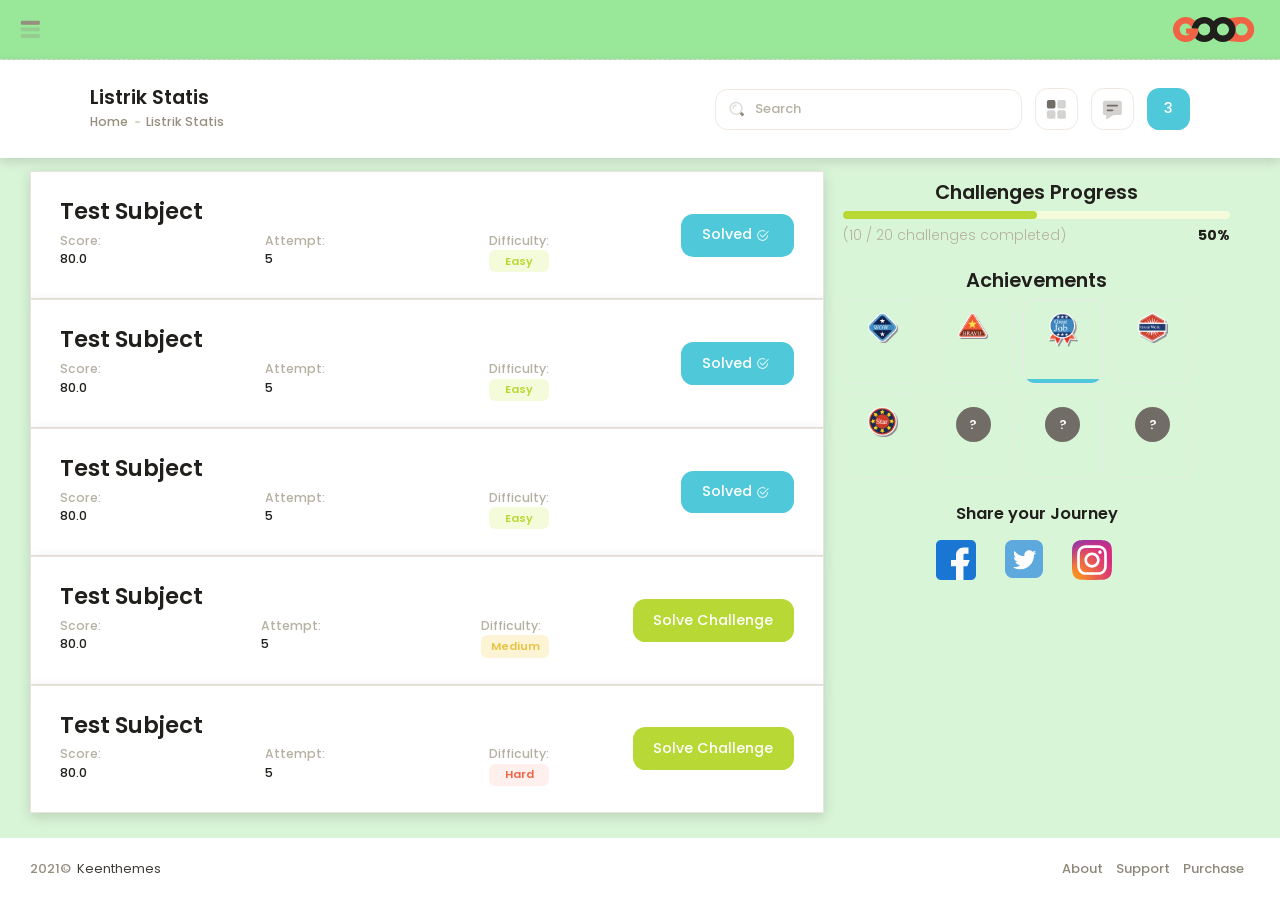
==== student/quiz.html @ 5542d85a "init project" ====
<!DOCTYPE html>
<!--
Author: Keenthemes
Product Name: Good - Bootstrap 5 HTML Admin Dashboard Template
Purchase: https://themes.getbootstrap.com/product/good-bootstrap-5-admin-dashboard-template
Website: http://www.keenthemes.com
Contact: support@keenthemes.com
Follow: www.twitter.com/keenthemes
Dribbble: www.dribbble.com/keenthemes
Like: www.facebook.com/keenthemes
License: For each use you must have a valid license purchased only from above link in order to legally use the theme for your project.
-->
<html lang="en">
	<!--begin::Head-->
	<head>
		<title>Listrik Statis | Gamification</title>
		<meta charset="utf-8" />
		<meta name="description" content="Good admin dashboard live demo. Check out all the features of the admin panel. A large number of settings, additional services and widgets." />
		<meta name="keywords" content="Good, bootstrap, bootstrap 5, admin themes, free admin themes, bootstrap admin, bootstrap dashboard, bootstrap dark mode" />
		<meta name="viewport" content="width=device-width, initial-scale=1" />
		<meta property="og:locale" content="en_US" />
		<meta property="og:type" content="article" />
		<meta property="og:title" content="Good - Bootstrap 5 HTML Admin Dashboard Template" />
		<meta property="og:url" content="https://themes.getbootstrap.com/product/good-bootstrap-5-admin-dashboard-template" />
		<meta property="og:site_name" content="Keenthemes | Good" />
		<link rel="canonical" href="https://preview.keenthemes.com/good" />
		<link rel="shortcut icon" href="../assets/media/logos/favicon.ico" />
		<!--begin::Fonts-->
		<link rel="stylesheet" href="https://fonts.googleapis.com/css?family=Poppins:300,400,500,600,700" />
		<!--end::Fonts-->
		<!--begin::Page Vendor Stylesheets(used by this page)-->
		<link href="../assets/plugins/custom/datatables/datatables.bundle.css" rel="stylesheet" type="text/css" />
		<link href="../assets/plugins/custom/vis-timeline/vis-timeline.bundle.css" rel="stylesheet" type="text/css" />
		<!--end::Page Vendor Stylesheets-->
		<!--begin::Global Stylesheets Bundle(used by all pages)-->
		<link href="../assets/plugins/global/plugins.bundle.css" rel="stylesheet" type="text/css" />
		<link href="../assets/css/student-style.bundle.css" rel="stylesheet" type="text/css" />
		<!--end::Global Stylesheets Bundle-->
		<!--Begin::Google Tag Manager -->
		<script>(function(w,d,s,l,i){w[l]=w[l]||[];w[l].push({'gtm.start': new Date().getTime(),event:'gtm.js'});var f=d.getElementsByTagName(s)[0], j=d.createElement(s),dl=l!='dataLayer'?'&amp;l='+l:'';j.async=true;j.src= 'https://www.googletagmanager.com/gtm.js?id='+i+dl;f.parentNode.insertBefore(j,f); })(window,document,'script','dataLayer','GTM-5FS8GGP');</script>
		<!--End::Google Tag Manager -->
	</head>
	<!--end::Head-->
	<!--begin::Body-->
	<body id="kt_body" class="aside-enabled">
		<!--begin::Main-->
		<!--begin::Root-->
		<div class="d-flex flex-column flex-root">
			<!--begin::Page-->
			<div class="page d-flex flex-row flex-column-fluid">
				<!--begin::Aside-->
				<div id="kt_aside" class="aside" data-kt-drawer="true" data-kt-drawer-name="aside" data-kt-drawer-activate="{default: true, lg: true}" data-kt-drawer-overlay="true" data-kt-drawer-width="{default:'200px', '300px': '250px'}" data-kt-drawer-direction="start" data-kt-drawer-toggle="#kt_aside_mobile_toggle">
					<!--begin::Aside toolbar-->
					<div class="aside-toolbar py-5" id="kt_aside_toolbar">
						<!--begin::Aside select-->
						<div class="d-flex align-items-center flex-stack">
							<!--begin::Select-->
							<div class="me-3 flex-row-fluid">
								<select class="form-select form-select-white" data-control="select2" data-placeholder="Select Project" data-hide-search="true">
									<option value="1" selected="selected">Select Project</option>
									<option value="2">Good CRM App</option>
									<option value="3">Oppo Booking Site</option>
									<option value="4">FinOptima SaaS</option>
									<option value="5">Degree Mobile App</option>
								</select>
							</div>
							<!--end::Select-->
							<a href="#" class="btn btn-icon border-0 btn-custom flex-shrink-0" data-bs-toggle="modal" data-bs-target="#kt_modal_create_project">
								<!--begin::Svg Icon | path: icons/duotune/arrows/arr087.svg-->
								<span class="svg-icon svg-icon-2hx">
									<svg xmlns="http://www.w3.org/2000/svg" width="24" height="24" viewBox="0 0 24 24" fill="none">
										<rect opacity="0.5" x="11" y="18" width="12" height="2" rx="1" transform="rotate(-90 11 18)" fill="black" />
										<rect x="6" y="11" width="12" height="2" rx="1" fill="black" />
									</svg>
								</span>
								<!--end::Svg Icon-->
							</a>
						</div>
						<!--end::Aside select-->
					</div>
					<!--end::Aside toolbar-->
					<!--begin::Aside menu-->
					<div class="aside-menu flex-column-fluid">
						<!--begin::Aside Menu-->
						<div class="hover-scroll-overlay-y px-2 my-5 my-lg-5" id="kt_aside_menu_wrapper" data-kt-scroll="true" data-kt-scroll-height="auto" data-kt-scroll-dependencies="{default: '#kt_aside_toolbar, #kt_aside_footer', lg: '#kt_header, #kt_aside_toolbar, #kt_aside_footer'}" data-kt-scroll-offset="0">
							<!--begin::Menu-->
							<div class="menu menu-column menu-title-gray-800 menu-state-title-primary menu-state-icon-primary menu-state-bullet-primary menu-arrow-gray-500 fw-bold" id="#kt_aside_menu" data-kt-menu="true">
								<div data-kt-menu-trigger="click" class="menu-item here show menu-accordion">
									<span class="menu-link">
										<span class="menu-icon">
											<!--begin::Svg Icon | path: icons/duotune/arrows/arr001.svg-->
											<span class="svg-icon svg-icon-5">
												<svg xmlns="http://www.w3.org/2000/svg" width="24" height="24" viewBox="0 0 24 24" fill="none">
													<path d="M14.4 11H3C2.4 11 2 11.4 2 12C2 12.6 2.4 13 3 13H14.4V11Z" fill="black" />
													<path opacity="0.3" d="M14.4 20V4L21.7 11.3C22.1 11.7 22.1 12.3 21.7 12.7L14.4 20Z" fill="black" />
												</svg>
											</span>
											<!--end::Svg Icon-->
										</span>
										<span class="menu-title">Dashboards</span>
										<span class="menu-arrow"></span>
									</span>
									<div class="menu-sub menu-sub-accordion menu-active-bg">
										<div class="menu-item">
											<a class="menu-link" href="../index.html">
												<span class="menu-bullet">
													<span class="bullet bullet-dot"></span>
												</span>
												<span class="menu-title">Default</span>
											</a>
										</div>
										<div class="menu-item">
											<a class="menu-link" href="../dashboards/marketing.html">
												<span class="menu-bullet">
													<span class="bullet bullet-dot"></span>
												</span>
												<span class="menu-title">Marketing</span>
											</a>
										</div>
										<div class="menu-item">
											<a class="menu-link" href="../dashboards/social.html">
												<span class="menu-bullet">
													<span class="bullet bullet-dot"></span>
												</span>
												<span class="menu-title">Social</span>
											</a>
										</div>
										<div class="menu-item">
											<a class="menu-link active" href="../dashboards/ecommerce.html">
												<span class="menu-bullet">
													<span class="bullet bullet-dot"></span>
												</span>
												<span class="menu-title">eCommerce</span>
											</a>
										</div>
									</div>
								</div>
								<div data-kt-menu-trigger="click" class="menu-item menu-accordion">
									<span class="menu-link">
										<span class="menu-icon">
											<!--begin::Svg Icon | path: icons/duotune/arrows/arr001.svg-->
											<span class="svg-icon svg-icon-5">
												<svg xmlns="http://www.w3.org/2000/svg" width="24" height="24" viewBox="0 0 24 24" fill="none">
													<path d="M14.4 11H3C2.4 11 2 11.4 2 12C2 12.6 2.4 13 3 13H14.4V11Z" fill="black" />
													<path opacity="0.3" d="M14.4 20V4L21.7 11.3C22.1 11.7 22.1 12.3 21.7 12.7L14.4 20Z" fill="black" />
												</svg>
											</span>
											<!--end::Svg Icon-->
										</span>
										<span class="menu-title">Crafted</span>
										<span class="menu-arrow"></span>
									</span>
									<div class="menu-sub menu-sub-accordion menu-active-bg">
										<div data-kt-menu-trigger="click" class="menu-item menu-accordion">
											<span class="menu-link">
												<span class="menu-bullet">
													<span class="bullet bullet-dot"></span>
												</span>
												<span class="menu-title">Profile</span>
												<span class="menu-arrow"></span>
											</span>
											<div class="menu-sub menu-sub-accordion menu-active-bg">
												<div class="menu-item">
													<a class="menu-link" href="../pages/profile/overview.html">
														<span class="menu-bullet">
															<span class="bullet bullet-dot"></span>
														</span>
														<span class="menu-title">Overview</span>
													</a>
												</div>
												<div class="menu-item">
													<a class="menu-link" href="../pages/profile/projects.html">
														<span class="menu-bullet">
															<span class="bullet bullet-dot"></span>
														</span>
														<span class="menu-title">Projects</span>
													</a>
												</div>
												<div class="menu-item">
													<a class="menu-link" href="../pages/profile/campaigns.html">
														<span class="menu-bullet">
															<span class="bullet bullet-dot"></span>
														</span>
														<span class="menu-title">Campaigns</span>
													</a>
												</div>
												<div class="menu-item">
													<a class="menu-link" href="../pages/profile/documents.html">
														<span class="menu-bullet">
															<span class="bullet bullet-dot"></span>
														</span>
														<span class="menu-title">Documents</span>
													</a>
												</div>
												<div class="menu-item">
													<a class="menu-link" href="../pages/profile/followers.html">
														<span class="menu-bullet">
															<span class="bullet bullet-dot"></span>
														</span>
														<span class="menu-title">Followers</span>
													</a>
												</div>
												<div class="menu-item">
													<a class="menu-link" href="../pages/profile/activity.html">
														<span class="menu-bullet">
															<span class="bullet bullet-dot"></span>
														</span>
														<span class="menu-title">Activity</span>
													</a>
												</div>
											</div>
										</div>
										<div data-kt-menu-trigger="click" class="menu-item menu-accordion">
											<span class="menu-link">
												<span class="menu-bullet">
													<span class="bullet bullet-dot"></span>
												</span>
												<span class="menu-title">Projects</span>
												<span class="menu-arrow"></span>
											</span>
											<div class="menu-sub menu-sub-accordion menu-active-bg">
												<div class="menu-item">
													<a class="menu-link" href="../pages/projects/list.html">
														<span class="menu-bullet">
															<span class="bullet bullet-dot"></span>
														</span>
														<span class="menu-title">My Projects</span>
													</a>
												</div>
												<div class="menu-item">
													<a class="menu-link" href="../pages/projects/project.html">
														<span class="menu-bullet">
															<span class="bullet bullet-dot"></span>
														</span>
														<span class="menu-title">View Project</span>
													</a>
												</div>
												<div class="menu-item">
													<a class="menu-link" href="../pages/projects/targets.html">
														<span class="menu-bullet">
															<span class="bullet bullet-dot"></span>
														</span>
														<span class="menu-title">Targets</span>
													</a>
												</div>
												<div class="menu-item">
													<a class="menu-link" href="../pages/projects/budget.html">
														<span class="menu-bullet">
															<span class="bullet bullet-dot"></span>
														</span>
														<span class="menu-title">Budget</span>
													</a>
												</div>
												<div class="menu-item">
													<a class="menu-link" href="../pages/projects/users.html">
														<span class="menu-bullet">
															<span class="bullet bullet-dot"></span>
														</span>
														<span class="menu-title">Users</span>
													</a>
												</div>
												<div class="menu-item">
													<a class="menu-link" href="../pages/projects/files.html">
														<span class="menu-bullet">
															<span class="bullet bullet-dot"></span>
														</span>
														<span class="menu-title">Files</span>
													</a>
												</div>
												<div class="menu-item">
													<a class="menu-link" href="../pages/projects/activity.html">
														<span class="menu-bullet">
															<span class="bullet bullet-dot"></span>
														</span>
														<span class="menu-title">Activity</span>
													</a>
												</div>
												<div class="menu-item">
													<a class="menu-link" href="../pages/projects/settings.html">
														<span class="menu-bullet">
															<span class="bullet bullet-dot"></span>
														</span>
														<span class="menu-title">Settings</span>
													</a>
												</div>
											</div>
										</div>
										<div data-kt-menu-trigger="click" class="menu-item menu-accordion">
											<span class="menu-link">
												<span class="menu-bullet">
													<span class="bullet bullet-dot"></span>
												</span>
												<span class="menu-title">Wizards</span>
												<span class="menu-arrow"></span>
											</span>
											<div class="menu-sub menu-sub-accordion menu-active-bg">
												<div class="menu-item">
													<a class="menu-link" href="../pages/wizards/horizontal.html">
														<span class="menu-bullet">
															<span class="bullet bullet-dot"></span>
														</span>
														<span class="menu-title">Horizontal</span>
													</a>
												</div>
												<div class="menu-item">
													<a class="menu-link" href="../pages/wizards/vertical.html">
														<span class="menu-bullet">
															<span class="bullet bullet-dot"></span>
														</span>
														<span class="menu-title">Vertical</span>
													</a>
												</div>
												<div class="menu-item">
													<a class="menu-link" href="../pages/wizards/create-app.html">
														<span class="menu-bullet">
															<span class="bullet bullet-dot"></span>
														</span>
														<span class="menu-title">Create App</span>
													</a>
												</div>
												<div class="menu-item">
													<a class="menu-link" href="../pages/wizards/create-campaign.html">
														<span class="menu-bullet">
															<span class="bullet bullet-dot"></span>
														</span>
														<span class="menu-title">Create Campaign</span>
													</a>
												</div>
												<div class="menu-item">
													<a class="menu-link" href="../pages/wizards/create-account.html">
														<span class="menu-bullet">
															<span class="bullet bullet-dot"></span>
														</span>
														<span class="menu-title">Create Business Acc</span>
													</a>
												</div>
												<div class="menu-item">
													<a class="menu-link" href="../pages/wizards/create-project.html">
														<span class="menu-bullet">
															<span class="bullet bullet-dot"></span>
														</span>
														<span class="menu-title">Create Project</span>
													</a>
												</div>
												<div class="menu-item">
													<a class="menu-link" href="../pages/wizards/offer-a-deal.html">
														<span class="menu-bullet">
															<span class="bullet bullet-dot"></span>
														</span>
														<span class="menu-title">Offer a Deal</span>
													</a>
												</div>
												<div class="menu-item">
													<a class="menu-link" href="../pages/wizards/two-factor-authentication.html">
														<span class="menu-bullet">
															<span class="bullet bullet-dot"></span>
														</span>
														<span class="menu-title">Two Factor Auth</span>
													</a>
												</div>
											</div>
										</div>
										<div data-kt-menu-trigger="click" class="menu-item menu-accordion">
											<span class="menu-link">
												<span class="menu-bullet">
													<span class="bullet bullet-dot"></span>
												</span>
												<span class="menu-title">Search</span>
												<span class="menu-arrow"></span>
											</span>
											<div class="menu-sub menu-sub-accordion menu-active-bg">
												<div class="menu-item">
													<a class="menu-link" href="../pages/search/horizontal.html">
														<span class="menu-bullet">
															<span class="bullet bullet-dot"></span>
														</span>
														<span class="menu-title">Horizontal</span>
													</a>
												</div>
												<div class="menu-item">
													<a class="menu-link" href="../pages/search/vertical.html">
														<span class="menu-bullet">
															<span class="bullet bullet-dot"></span>
														</span>
														<span class="menu-title">Vertical</span>
													</a>
												</div>
												<div class="menu-item">
													<a class="menu-link" href="../pages/search/users.html">
														<span class="menu-bullet">
															<span class="bullet bullet-dot"></span>
														</span>
														<span class="menu-title">Users</span>
													</a>
												</div>
												<div class="menu-item">
													<a class="menu-link" href="../pages/search/select-location.html">
														<span class="menu-bullet">
															<span class="bullet bullet-dot"></span>
														</span>
														<span class="menu-title">Location</span>
													</a>
												</div>
											</div>
										</div>
										<div class="menu-item">
											<a class="menu-link" href="../pages/pricing.html">
												<span class="menu-bullet">
													<span class="bullet bullet-dot"></span>
												</span>
												<span class="menu-title">Pricing</span>
											</a>
										</div>
									</div>
								</div>
								<div data-kt-menu-trigger="click" class="menu-item menu-accordion">
									<span class="menu-link">
										<span class="menu-icon">
											<!--begin::Svg Icon | path: icons/duotune/arrows/arr001.svg-->
											<span class="svg-icon svg-icon-5">
												<svg xmlns="http://www.w3.org/2000/svg" width="24" height="24" viewBox="0 0 24 24" fill="none">
													<path d="M14.4 11H3C2.4 11 2 11.4 2 12C2 12.6 2.4 13 3 13H14.4V11Z" fill="black" />
													<path opacity="0.3" d="M14.4 20V4L21.7 11.3C22.1 11.7 22.1 12.3 21.7 12.7L14.4 20Z" fill="black" />
												</svg>
											</span>
											<!--end::Svg Icon-->
										</span>
										<span class="menu-title">Authentication</span>
										<span class="menu-arrow"></span>
									</span>
									<div class="menu-sub menu-sub-accordion menu-active-bg">
										<div data-kt-menu-trigger="click" class="menu-item menu-accordion">
											<span class="menu-link">
												<span class="menu-bullet">
													<span class="bullet bullet-dot"></span>
												</span>
												<span class="menu-title">Sign In</span>
												<span class="menu-arrow"></span>
											</span>
											<div class="menu-sub menu-sub-accordion menu-active-bg">
												<div class="menu-item">
													<a class="menu-link" href="../authentication/sign-in/basic.html">
														<span class="menu-bullet">
															<span class="bullet bullet-dot"></span>
														</span>
														<span class="menu-title">Basic</span>
													</a>
												</div>
												<div class="menu-item">
													<a class="menu-link" href="../authentication/sign-in/two-steps.html">
														<span class="menu-bullet">
															<span class="bullet bullet-dot"></span>
														</span>
														<span class="menu-title">Two Steps</span>
													</a>
												</div>
												<div class="menu-item">
													<a class="menu-link" href="../authentication/sign-in/password-reset.html">
														<span class="menu-bullet">
															<span class="bullet bullet-dot"></span>
														</span>
														<span class="menu-title">Password Reset</span>
													</a>
												</div>
												<div class="menu-item">
													<a class="menu-link" href="../authentication/sign-in/new-password.html">
														<span class="menu-bullet">
															<span class="bullet bullet-dot"></span>
														</span>
														<span class="menu-title">New Password</span>
													</a>
												</div>
											</div>
										</div>
										<div data-kt-menu-trigger="click" class="menu-item menu-accordion">
											<span class="menu-link">
												<span class="menu-bullet">
													<span class="bullet bullet-dot"></span>
												</span>
												<span class="menu-title">Sign up</span>
												<span class="menu-arrow"></span>
											</span>
											<div class="menu-sub menu-sub-accordion menu-active-bg">
												<div class="menu-item">
													<a class="menu-link" href="../authentication/sign-up/basic.html">
														<span class="menu-bullet">
															<span class="bullet bullet-dot"></span>
														</span>
														<span class="menu-title">Basic</span>
													</a>
												</div>
												<div class="menu-item">
													<a class="menu-link" href="../authentication/sign-up/multi-steps.html">
														<span class="menu-bullet">
															<span class="bullet bullet-dot"></span>
														</span>
														<span class="menu-title">Multi-steps</span>
													</a>
												</div>
												<div class="menu-item">
													<a class="menu-link" href="../authentication/sign-up/free-trial.html">
														<span class="menu-bullet">
															<span class="bullet bullet-dot"></span>
														</span>
														<span class="menu-title">Free Trial</span>
													</a>
												</div>
												<div class="menu-item">
													<a class="menu-link" href="../authentication/sign-up/coming-soon.html">
														<span class="menu-bullet">
															<span class="bullet bullet-dot"></span>
														</span>
														<span class="menu-title">Coming Soon</span>
													</a>
												</div>
											</div>
										</div>
										<div class="menu-item">
											<a class="menu-link" href="../authentication/general/welcome.html">
												<span class="menu-bullet">
													<span class="bullet bullet-dot"></span>
												</span>
												<span class="menu-title">Welcome Message</span>
											</a>
										</div>
										<div class="menu-item">
											<a class="menu-link" href="../authentication/general/verify-email.html">
												<span class="menu-bullet">
													<span class="bullet bullet-dot"></span>
												</span>
												<span class="menu-title">Verify Email</span>
											</a>
										</div>
										<div class="menu-item">
											<a class="menu-link" href="../authentication/general/password-confirmation.html">
												<span class="menu-bullet">
													<span class="bullet bullet-dot"></span>
												</span>
												<span class="menu-title">Password Confirmation</span>
											</a>
										</div>
										<div class="menu-item">
											<a class="menu-link" href="../authentication/general/deactivation.html">
												<span class="menu-bullet">
													<span class="bullet bullet-dot"></span>
												</span>
												<span class="menu-title">Account Deactivation</span>
											</a>
										</div>
										<div class="menu-item">
											<a class="menu-link" href="../authentication/general/error-404.html">
												<span class="menu-bullet">
													<span class="bullet bullet-dot"></span>
												</span>
												<span class="menu-title">Error 404</span>
											</a>
										</div>
										<div class="menu-item">
											<a class="menu-link" href="../authentication/general/error-500.html">
												<span class="menu-bullet">
													<span class="bullet bullet-dot"></span>
												</span>
												<span class="menu-title">Error 500</span>
											</a>
										</div>
										<div data-kt-menu-trigger="click" class="menu-item menu-accordion">
											<span class="menu-link">
												<span class="menu-bullet">
													<span class="bullet bullet-dot"></span>
												</span>
												<span class="menu-title">Email Templates</span>
												<span class="menu-arrow"></span>
											</span>
											<div class="menu-sub menu-sub-accordion menu-active-bg">
												<div class="menu-item">
													<a class="menu-link" href="../authentication/email/verify-email.html" target="blank">
														<span class="menu-bullet">
															<span class="bullet bullet-dot"></span>
														</span>
														<span class="menu-title">Verify Email</span>
													</a>
												</div>
												<div class="menu-item">
													<a class="menu-link" href="../authentication/email/invitation.html" target="blank">
														<span class="menu-bullet">
															<span class="bullet bullet-dot"></span>
														</span>
														<span class="menu-title">Account Invitation</span>
													</a>
												</div>
												<div class="menu-item">
													<a class="menu-link" href="../authentication/email/password-reset.html" target="blank">
														<span class="menu-bullet">
															<span class="bullet bullet-dot"></span>
														</span>
														<span class="menu-title">Password Reset</span>
													</a>
												</div>
												<div class="menu-item">
													<a class="menu-link" href="../authentication/email/password-change.html" target="blank">
														<span class="menu-bullet">
															<span class="bullet bullet-dot"></span>
														</span>
														<span class="menu-title">Password Changed</span>
													</a>
												</div>
											</div>
										</div>
									</div>
								</div>
								<div data-kt-menu-trigger="click" class="menu-item menu-accordion">
									<span class="menu-link">
										<span class="menu-icon">
											<!--begin::Svg Icon | path: icons/duotune/arrows/arr001.svg-->
											<span class="svg-icon svg-icon-5">
												<svg xmlns="http://www.w3.org/2000/svg" width="24" height="24" viewBox="0 0 24 24" fill="none">
													<path d="M14.4 11H3C2.4 11 2 11.4 2 12C2 12.6 2.4 13 3 13H14.4V11Z" fill="black" />
													<path opacity="0.3" d="M14.4 20V4L21.7 11.3C22.1 11.7 22.1 12.3 21.7 12.7L14.4 20Z" fill="black" />
												</svg>
											</span>
											<!--end::Svg Icon-->
										</span>
										<span class="menu-title">Account</span>
										<span class="menu-arrow"></span>
									</span>
									<div class="menu-sub menu-sub-accordion menu-active-bg">
										<div class="menu-item">
											<a class="menu-link" href="../account/settings.html">
												<span class="menu-bullet">
													<span class="bullet bullet-dot"></span>
												</span>
												<span class="menu-title">Settings</span>
											</a>
										</div>
										<div class="menu-item">
											<a class="menu-link" href="../account/billing.html">
												<span class="menu-bullet">
													<span class="bullet bullet-dot"></span>
												</span>
												<span class="menu-title">Billing</span>
											</a>
										</div>
										<div class="menu-item">
											<a class="menu-link" href="../account/security.html">
												<span class="menu-bullet">
													<span class="bullet bullet-dot"></span>
												</span>
												<span class="menu-title">Security</span>
											</a>
										</div>
										<div class="menu-item">
											<a class="menu-link" href="../account/referrals.html">
												<span class="menu-bullet">
													<span class="bullet bullet-dot"></span>
												</span>
												<span class="menu-title">Referrals</span>
											</a>
										</div>
										<div class="menu-item">
											<a class="menu-link" href="../account/api-keys.html">
												<span class="menu-bullet">
													<span class="bullet bullet-dot"></span>
												</span>
												<span class="menu-title">API Keys</span>
											</a>
										</div>
										<div class="menu-item">
											<a class="menu-link" href="../account/statements.html">
												<span class="menu-bullet">
													<span class="bullet bullet-dot"></span>
												</span>
												<span class="menu-title">Statements</span>
											</a>
										</div>
									</div>
								</div>
								<div data-kt-menu-trigger="click" class="menu-item menu-accordion">
									<span class="menu-link">
										<span class="menu-icon">
											<!--begin::Svg Icon | path: icons/duotune/arrows/arr001.svg-->
											<span class="svg-icon svg-icon-5">
												<svg xmlns="http://www.w3.org/2000/svg" width="24" height="24" viewBox="0 0 24 24" fill="none">
													<path d="M14.4 11H3C2.4 11 2 11.4 2 12C2 12.6 2.4 13 3 13H14.4V11Z" fill="black" />
													<path opacity="0.3" d="M14.4 20V4L21.7 11.3C22.1 11.7 22.1 12.3 21.7 12.7L14.4 20Z" fill="black" />
												</svg>
											</span>
											<!--end::Svg Icon-->
										</span>
										<span class="menu-title">Modals</span>
										<span class="menu-arrow"></span>
									</span>
									<div class="menu-sub menu-sub-accordion menu-active-bg">
										<div data-kt-menu-trigger="click" class="menu-item menu-accordion">
											<span class="menu-link">
												<span class="menu-bullet">
													<span class="bullet bullet-dot"></span>
												</span>
												<span class="menu-title">General</span>
												<span class="menu-arrow"></span>
											</span>
											<div class="menu-sub menu-sub-accordion menu-active-bg">
												<div class="menu-item">
													<a class="menu-link" href="../modals/general/invite-friends.html">
														<span class="menu-bullet">
															<span class="bullet bullet-dot"></span>
														</span>
														<span class="menu-title">Invite Friends</span>
													</a>
												</div>
												<div class="menu-item">
													<a class="menu-link" href="../modals/general/view-users.html">
														<span class="menu-bullet">
															<span class="bullet bullet-dot"></span>
														</span>
														<span class="menu-title">View Users</span>
													</a>
												</div>
												<div class="menu-item">
													<a class="menu-link" href="../modals/general/select-users.html">
														<span class="menu-bullet">
															<span class="bullet bullet-dot"></span>
														</span>
														<span class="menu-title">Select Users</span>
													</a>
												</div>
												<div class="menu-item">
													<a class="menu-link" href="../modals/general/upgrade-plan.html">
														<span class="menu-bullet">
															<span class="bullet bullet-dot"></span>
														</span>
														<span class="menu-title">Upgrade Plan</span>
													</a>
												</div>
												<div class="menu-item">
													<a class="menu-link" href="../modals/general/share-earn.html">
														<span class="menu-bullet">
															<span class="bullet bullet-dot"></span>
														</span>
														<span class="menu-title">Share &amp; Earn</span>
													</a>
												</div>
											</div>
										</div>
										<div data-kt-menu-trigger="click" class="menu-item menu-accordion">
											<span class="menu-link">
												<span class="menu-bullet">
													<span class="bullet bullet-dot"></span>
												</span>
												<span class="menu-title">Forms</span>
												<span class="menu-arrow"></span>
											</span>
											<div class="menu-sub menu-sub-accordion menu-active-bg">
												<div class="menu-item">
													<a class="menu-link" href="../modals/forms/new-target.html">
														<span class="menu-bullet">
															<span class="bullet bullet-dot"></span>
														</span>
														<span class="menu-title">New Target</span>
													</a>
												</div>
												<div class="menu-item">
													<a class="menu-link" href="../modals/forms/new-card.html">
														<span class="menu-bullet">
															<span class="bullet bullet-dot"></span>
														</span>
														<span class="menu-title">New Card</span>
													</a>
												</div>
												<div class="menu-item">
													<a class="menu-link" href="../modals/forms/new-address.html">
														<span class="menu-bullet">
															<span class="bullet bullet-dot"></span>
														</span>
														<span class="menu-title">New Address</span>
													</a>
												</div>
												<div class="menu-item">
													<a class="menu-link" href="../modals/forms/create-api-key.html">
														<span class="menu-bullet">
															<span class="bullet bullet-dot"></span>
														</span>
														<span class="menu-title">Create API Key</span>
													</a>
												</div>
											</div>
										</div>
										<div data-kt-menu-trigger="click" class="menu-item menu-accordion">
											<span class="menu-link">
												<span class="menu-bullet">
													<span class="bullet bullet-dot"></span>
												</span>
												<span class="menu-title">Wizards</span>
												<span class="menu-arrow"></span>
											</span>
											<div class="menu-sub menu-sub-accordion menu-active-bg">
												<div class="menu-item">
													<a class="menu-link" href="../modals/wizards/create-app.html">
														<span class="menu-bullet">
															<span class="bullet bullet-dot"></span>
														</span>
														<span class="menu-title">Create App</span>
													</a>
												</div>
												<div class="menu-item">
													<a class="menu-link" href="../modals/wizards/create-campaign.html">
														<span class="menu-bullet">
															<span class="bullet bullet-dot"></span>
														</span>
														<span class="menu-title">Create Campaign</span>
													</a>
												</div>
												<div class="menu-item">
													<a class="menu-link" href="../modals/wizards/create-account.html">
														<span class="menu-bullet">
															<span class="bullet bullet-dot"></span>
														</span>
														<span class="menu-title">Create Business Acc</span>
													</a>
												</div>
												<div class="menu-item">
													<a class="menu-link" href="../modals/wizards/create-project.html">
														<span class="menu-bullet">
															<span class="bullet bullet-dot"></span>
														</span>
														<span class="menu-title">Create Project</span>
													</a>
												</div>
												<div class="menu-item">
													<a class="menu-link" href="../modals/wizards/offer-a-deal.html">
														<span class="menu-bullet">
															<span class="bullet bullet-dot"></span>
														</span>
														<span class="menu-title">Offer a Deal</span>
													</a>
												</div>
												<div class="menu-item">
													<a class="menu-link" href="../modals/wizards/two-factor-authentication.html">
														<span class="menu-bullet">
															<span class="bullet bullet-dot"></span>
														</span>
														<span class="menu-title">Two Factor Auth</span>
													</a>
												</div>
											</div>
										</div>
										<div data-kt-menu-trigger="click" class="menu-item menu-accordion">
											<span class="menu-link">
												<span class="menu-bullet">
													<span class="bullet bullet-dot"></span>
												</span>
												<span class="menu-title">Search</span>
												<span class="menu-arrow"></span>
											</span>
											<div class="menu-sub menu-sub-accordion menu-active-bg">
												<div class="menu-item">
													<a class="menu-link" href="../modals/search/users.html">
														<span class="menu-bullet">
															<span class="bullet bullet-dot"></span>
														</span>
														<span class="menu-title">Users</span>
													</a>
												</div>
												<div class="menu-item">
													<a class="menu-link" href="../modals/search/select-location.html">
														<span class="menu-bullet">
															<span class="bullet bullet-dot"></span>
														</span>
														<span class="menu-title">Select Location</span>
													</a>
												</div>
											</div>
										</div>
									</div>
								</div>
								<div data-kt-menu-trigger="click" class="menu-item menu-accordion">
									<span class="menu-link">
										<span class="menu-icon">
											<!--begin::Svg Icon | path: icons/duotune/arrows/arr001.svg-->
											<span class="svg-icon svg-icon-5">
												<svg xmlns="http://www.w3.org/2000/svg" width="24" height="24" viewBox="0 0 24 24" fill="none">
													<path d="M14.4 11H3C2.4 11 2 11.4 2 12C2 12.6 2.4 13 3 13H14.4V11Z" fill="black" />
													<path opacity="0.3" d="M14.4 20V4L21.7 11.3C22.1 11.7 22.1 12.3 21.7 12.7L14.4 20Z" fill="black" />
												</svg>
											</span>
											<!--end::Svg Icon-->
										</span>
										<span class="menu-title">Applications</span>
										<span class="menu-arrow"></span>
									</span>
									<div class="menu-sub menu-sub-accordion menu-active-bg">
										<div data-kt-menu-trigger="click" class="menu-item menu-accordion">
											<span class="menu-link">
												<span class="menu-bullet">
													<span class="bullet bullet-dot"></span>
												</span>
												<span class="menu-title">Inbox</span>
												<span class="menu-arrow"></span>
											</span>
											<div class="menu-sub menu-sub-accordion">
												<div class="menu-item">
													<a class="menu-link" href="../apps/inbox/listing.html">
														<span class="menu-bullet">
															<span class="bullet bullet-dot"></span>
														</span>
														<span class="menu-title">Messages</span>
													</a>
												</div>
												<div class="menu-item">
													<a class="menu-link" href="../apps/inbox/compose.html">
														<span class="menu-bullet">
															<span class="bullet bullet-dot"></span>
														</span>
														<span class="menu-title">Compose</span>
													</a>
												</div>
												<div class="menu-item">
													<a class="menu-link" href="../apps/inbox/reply.html">
														<span class="menu-bullet">
															<span class="bullet bullet-dot"></span>
														</span>
														<span class="menu-title">View &amp; Reply</span>
													</a>
												</div>
											</div>
										</div>
										<div data-kt-menu-trigger="click" class="menu-item menu-accordion">
											<span class="menu-link">
												<span class="menu-bullet">
													<span class="bullet bullet-dot"></span>
												</span>
												<span class="menu-title">Chat</span>
												<span class="menu-arrow"></span>
											</span>
											<div class="menu-sub menu-sub-accordion">
												<div class="menu-item">
													<a class="menu-link" href="../apps/chat/private.html">
														<span class="menu-bullet">
															<span class="bullet bullet-dot"></span>
														</span>
														<span class="menu-title">Private Chat</span>
													</a>
												</div>
												<div class="menu-item">
													<a class="menu-link" href="../apps/chat/group.html">
														<span class="menu-bullet">
															<span class="bullet bullet-dot"></span>
														</span>
														<span class="menu-title">Group Chat</span>
													</a>
												</div>
												<div class="menu-item">
													<a class="menu-link" href="../apps/chat/drawer.html">
														<span class="menu-bullet">
															<span class="bullet bullet-dot"></span>
														</span>
														<span class="menu-title">Drawer Chat</span>
													</a>
												</div>
											</div>
										</div>
										<div class="menu-item">
											<a class="menu-link" href="../apps/calendar.html">
												<span class="menu-bullet">
													<span class="bullet bullet-dot"></span>
												</span>
												<span class="menu-title">Calendar</span>
											</a>
										</div>
										<div data-kt-menu-trigger="click" class="menu-item menu-accordion">
											<span class="menu-link">
												<span class="menu-bullet">
													<span class="bullet bullet-dot"></span>
												</span>
												<span class="menu-title">Customers</span>
												<span class="menu-arrow"></span>
											</span>
											<div class="menu-sub menu-sub-accordion">
												<div class="menu-item">
													<a class="menu-link" href="../apps/customers/getting-started.html">
														<span class="menu-bullet">
															<span class="bullet bullet-dot"></span>
														</span>
														<span class="menu-title">Getting Started</span>
													</a>
												</div>
												<div class="menu-item">
													<a class="menu-link" href="../apps/customers/list.html">
														<span class="menu-bullet">
															<span class="bullet bullet-dot"></span>
														</span>
														<span class="menu-title">Customer Listing</span>
													</a>
												</div>
												<div class="menu-item">
													<a class="menu-link" href="../apps/customers/view.html">
														<span class="menu-bullet">
															<span class="bullet bullet-dot"></span>
														</span>
														<span class="menu-title">Customer Details</span>
													</a>
												</div>
											</div>
										</div>
										<div data-kt-menu-trigger="click" class="menu-item menu-accordion">
											<span class="menu-link">
												<span class="menu-bullet">
													<span class="bullet bullet-dot"></span>
												</span>
												<span class="menu-title">User Management</span>
												<span class="menu-arrow"></span>
											</span>
											<div class="menu-sub menu-sub-accordion menu-active-bg">
												<div data-kt-menu-trigger="click" class="menu-item menu-accordion">
													<span class="menu-link">
														<span class="menu-bullet">
															<span class="bullet bullet-dot"></span>
														</span>
														<span class="menu-title">Users</span>
														<span class="menu-arrow"></span>
													</span>
													<div class="menu-sub menu-sub-accordion menu-active-bg">
														<div class="menu-item">
															<a class="menu-link" href="../apps/user-management/users/list.html">
																<span class="menu-bullet">
																	<span class="bullet bullet-dot"></span>
																</span>
																<span class="menu-title">Users List</span>
															</a>
														</div>
														<div class="menu-item">
															<a class="menu-link" href="../apps/user-management/users/view.html">
																<span class="menu-bullet">
																	<span class="bullet bullet-dot"></span>
																</span>
																<span class="menu-title">View User</span>
															</a>
														</div>
													</div>
												</div>
												<div data-kt-menu-trigger="click" class="menu-item menu-accordion">
													<span class="menu-link">
														<span class="menu-bullet">
															<span class="bullet bullet-dot"></span>
														</span>
														<span class="menu-title">Roles</span>
														<span class="menu-arrow"></span>
													</span>
													<div class="menu-sub menu-sub-accordion menu-active-bg">
														<div class="menu-item">
															<a class="menu-link" href="../apps/user-management/roles/list.html">
																<span class="menu-bullet">
																	<span class="bullet bullet-dot"></span>
																</span>
																<span class="menu-title">Roles List</span>
															</a>
														</div>
														<div class="menu-item">
															<a class="menu-link" href="../apps/user-management/roles/view.html">
																<span class="menu-bullet">
																	<span class="bullet bullet-dot"></span>
																</span>
																<span class="menu-title">View Roles</span>
															</a>
														</div>
													</div>
												</div>
												<div class="menu-item">
													<a class="menu-link" href="../apps/user-management/permissions.html">
														<span class="menu-bullet">
															<span class="bullet bullet-dot"></span>
														</span>
														<span class="menu-title">Permissions</span>
													</a>
												</div>
											</div>
										</div>
										<div data-kt-menu-trigger="click" class="menu-item menu-accordion">
											<span class="menu-link">
												<span class="menu-bullet">
													<span class="bullet bullet-dot"></span>
												</span>
												<span class="menu-title">File Manager</span>
												<span class="menu-arrow"></span>
											</span>
											<div class="menu-sub menu-sub-accordion">
												<div class="menu-item">
													<a class="menu-link" href="../apps/file-manager/folders.html">
														<span class="menu-bullet">
															<span class="bullet bullet-dot"></span>
														</span>
														<span class="menu-title">Folders</span>
													</a>
												</div>
												<div class="menu-item">
													<a class="menu-link" href="../apps/file-manager/files.html">
														<span class="menu-bullet">
															<span class="bullet bullet-dot"></span>
														</span>
														<span class="menu-title">Files</span>
													</a>
												</div>
												<div class="menu-item">
													<a class="menu-link" href="../apps/file-manager/blank.html">
														<span class="menu-bullet">
															<span class="bullet bullet-dot"></span>
														</span>
														<span class="menu-title">Blank Directory</span>
													</a>
												</div>
												<div class="menu-item">
													<a class="menu-link" href="../apps/file-manager/settings.html">
														<span class="menu-bullet">
															<span class="bullet bullet-dot"></span>
														</span>
														<span class="menu-title">Settings</span>
													</a>
												</div>
											</div>
										</div>
										<div data-kt-menu-trigger="click" class="menu-item menu-accordion">
											<span class="menu-link">
												<span class="menu-bullet">
													<span class="bullet bullet-dot"></span>
												</span>
												<span class="menu-title">Invoice Manager</span>
												<span class="menu-arrow"></span>
											</span>
											<div class="menu-sub menu-sub-accordion">
												<div data-kt-menu-trigger="click" class="menu-item menu-accordion">
													<span class="menu-link">
														<span class="menu-bullet">
															<span class="bullet bullet-dot"></span>
														</span>
														<span class="menu-title">View Invoices</span>
														<span class="menu-arrow"></span>
													</span>
													<div class="menu-sub menu-sub-accordion menu-active-bg">
														<div class="menu-item">
															<a class="menu-link" href="../apps/invoices/view/invoice-1.html">
																<span class="menu-bullet">
																	<span class="bullet bullet-dot"></span>
																</span>
																<span class="menu-title">Invoice 1</span>
															</a>
														</div>
														<div class="menu-item">
															<a class="menu-link" href="../apps/invoices/view/invoice-2.html">
																<span class="menu-bullet">
																	<span class="bullet bullet-dot"></span>
																</span>
																<span class="menu-title">Invoice 2</span>
															</a>
														</div>
													</div>
												</div>
												<div class="menu-item">
													<a class="menu-link" href="../apps/invoices/create.html">
														<span class="menu-bullet">
															<span class="bullet bullet-dot"></span>
														</span>
														<span class="menu-title">Create Invoice</span>
													</a>
												</div>
											</div>
										</div>
									</div>
								</div>
								<div class="menu-item">
									<a class="menu-link" href="../layout-builder.html">
										<span class="menu-icon">
											<!--begin::Svg Icon | path: icons/duotune/arrows/arr001.svg-->
											<span class="svg-icon svg-icon-5">
												<svg xmlns="http://www.w3.org/2000/svg" width="24" height="24" viewBox="0 0 24 24" fill="none">
													<path d="M14.4 11H3C2.4 11 2 11.4 2 12C2 12.6 2.4 13 3 13H14.4V11Z" fill="black" />
													<path opacity="0.3" d="M14.4 20V4L21.7 11.3C22.1 11.7 22.1 12.3 21.7 12.7L14.4 20Z" fill="black" />
												</svg>
											</span>
											<!--end::Svg Icon-->
										</span>
										<span class="menu-title">Layout Builder</span>
									</a>
								</div>
								<div class="menu-item">
									<a class="menu-link" href="../documentation/base/utilities.html">
										<span class="menu-icon">
											<!--begin::Svg Icon | path: icons/duotune/arrows/arr001.svg-->
											<span class="svg-icon svg-icon-5">
												<svg xmlns="http://www.w3.org/2000/svg" width="24" height="24" viewBox="0 0 24 24" fill="none">
													<path d="M14.4 11H3C2.4 11 2 11.4 2 12C2 12.6 2.4 13 3 13H14.4V11Z" fill="black" />
													<path opacity="0.3" d="M14.4 20V4L21.7 11.3C22.1 11.7 22.1 12.3 21.7 12.7L14.4 20Z" fill="black" />
												</svg>
											</span>
											<!--end::Svg Icon-->
										</span>
										<span class="menu-title">Components</span>
									</a>
								</div>
								<div class="menu-item">
									<a class="menu-link" href="../documentation/getting-started.html">
										<span class="menu-icon">
											<!--begin::Svg Icon | path: icons/duotune/arrows/arr001.svg-->
											<span class="svg-icon svg-icon-5">
												<svg xmlns="http://www.w3.org/2000/svg" width="24" height="24" viewBox="0 0 24 24" fill="none">
													<path d="M14.4 11H3C2.4 11 2 11.4 2 12C2 12.6 2.4 13 3 13H14.4V11Z" fill="black" />
													<path opacity="0.3" d="M14.4 20V4L21.7 11.3C22.1 11.7 22.1 12.3 21.7 12.7L14.4 20Z" fill="black" />
												</svg>
											</span>
											<!--end::Svg Icon-->
										</span>
										<span class="menu-title">Documentation</span>
									</a>
								</div>
								<div class="menu-item">
									<a class="menu-link" href="../documentation/getting-started/changelog.html">
										<span class="menu-icon">
											<!--begin::Svg Icon | path: icons/duotune/arrows/arr001.svg-->
											<span class="svg-icon svg-icon-5">
												<svg xmlns="http://www.w3.org/2000/svg" width="24" height="24" viewBox="0 0 24 24" fill="none">
													<path d="M14.4 11H3C2.4 11 2 11.4 2 12C2 12.6 2.4 13 3 13H14.4V11Z" fill="black" />
													<path opacity="0.3" d="M14.4 20V4L21.7 11.3C22.1 11.7 22.1 12.3 21.7 12.7L14.4 20Z" fill="black" />
												</svg>
											</span>
											<!--end::Svg Icon-->
										</span>
										<span class="menu-title">Changelog v1.0.1</span>
									</a>
								</div>
							</div>
							<!--end::Menu-->
						</div>
						<!--end::Aside Menu-->
					</div>
					<!--end::Aside menu-->
					<!--begin::Footer-->
					<div class="aside-footer flex-column-auto pb-5" id="kt_aside_footer">
						<!--begin::Aside user-->
						<div class="aside-user">
							<!--begin::User-->
							<div class="aside-user d-flex align-items-sm-center justify-content-center py-5">
								<!--begin::User image-->
								<div class="me-5">
									<!--begin::Symbol-->
									<div class="symbol symbol-40px cursor-pointer" data-kt-menu-trigger="{default: 'click', lg: 'hover'}" data-kt-menu-placement="bottom-start" data-kt-menu-overflow="true">
										<img src="../assets/media/avatars/150-26.jpg" alt="" />
									</div>
									<!--end::Symbol-->
									<!--begin::Menu-->
									<div class="menu menu-sub menu-sub-dropdown menu-column menu-rounded menu-gray-800 menu-state-bg menu-state-primary fw-bold py-4 fs-6 w-275px" data-kt-menu="true">
										<!--begin::Menu item-->
										<div class="menu-item px-3">
											<div class="menu-content d-flex align-items-center px-3">
												<!--begin::Avatar-->
												<div class="symbol symbol-50px me-5">
													<img alt="Logo" src="../assets/media/avatars/150-26.jpg" />
												</div>
												<!--end::Avatar-->
												<!--begin::Username-->
												<div class="d-flex flex-column">
													<div class="fw-bolder d-flex align-items-center fs-5">Max Smith
													<span class="badge badge-light-success fw-bolder fs-8 px-2 py-1 ms-2">Pro</span></div>
													<a href="#" class="fw-bold text-muted text-hover-primary fs-7">max@kt.com</a>
												</div>
												<!--end::Username-->
											</div>
										</div>
										<!--end::Menu item-->
										<!--begin::Menu separator-->
										<div class="separator my-2"></div>
										<!--end::Menu separator-->
										<!--begin::Menu item-->
										<div class="menu-item px-5">
											<a href="../pages/profile/overview.html" class="menu-link px-5">My Profile</a>
										</div>
										<!--end::Menu item-->
										<!--begin::Menu item-->
										<div class="menu-item px-5">
											<a href="../pages/projects/list.html" class="menu-link px-5">
												<span class="menu-text">My Projects</span>
												<span class="menu-badge">
													<span class="badge badge-light-danger badge-circle fw-bolder fs-7">3</span>
												</span>
											</a>
										</div>
										<!--end::Menu item-->
										<!--begin::Menu item-->
										<div class="menu-item px-5" data-kt-menu-trigger="hover" data-kt-menu-placement="right-end">
											<a href="#" class="menu-link px-5">
												<span class="menu-title">My Subscription</span>
												<span class="menu-arrow"></span>
											</a>
											<!--begin::Menu sub-->
											<div class="menu-sub menu-sub-dropdown w-175px py-4">
												<!--begin::Menu item-->
												<div class="menu-item px-3">
													<a href="../account/referrals.html" class="menu-link px-5">Referrals</a>
												</div>
												<!--end::Menu item-->
												<!--begin::Menu item-->
												<div class="menu-item px-3">
													<a href="../account/billing.html" class="menu-link px-5">Billing</a>
												</div>
												<!--end::Menu item-->
												<!--begin::Menu item-->
												<div class="menu-item px-3">
													<a href="../account/statements.html" class="menu-link px-5">Payments</a>
												</div>
												<!--end::Menu item-->
												<!--begin::Menu item-->
												<div class="menu-item px-3">
													<a href="../account/statements.html" class="menu-link d-flex flex-stack px-5">Statements
													<i class="fas fa-exclamation-circle ms-2 fs-7" data-bs-toggle="tooltip" title="View your statements"></i></a>
												</div>
												<!--end::Menu item-->
												<!--begin::Menu separator-->
												<div class="separator my-2"></div>
												<!--end::Menu separator-->
												<!--begin::Menu item-->
												<div class="menu-item px-3">
													<div class="menu-content px-3">
														<label class="form-check form-switch form-check-custom form-check-solid">
															<input class="form-check-input w-30px h-20px" type="checkbox" value="1" checked="checked" name="notifications" />
															<span class="form-check-label text-muted fs-7">Notifications</span>
														</label>
													</div>
												</div>
												<!--end::Menu item-->
											</div>
											<!--end::Menu sub-->
										</div>
										<!--end::Menu item-->
										<!--begin::Menu item-->
										<div class="menu-item px-5">
											<a href="../account/statements.html" class="menu-link px-5">My Statements</a>
										</div>
										<!--end::Menu item-->
										<!--begin::Menu separator-->
										<div class="separator my-2"></div>
										<!--end::Menu separator-->
										<!--begin::Menu item-->
										<div class="menu-item px-5" data-kt-menu-trigger="hover" data-kt-menu-placement="right-end">
											<a href="#" class="menu-link px-5">
												<span class="menu-title position-relative">Language
												<span class="fs-8 rounded bg-light px-3 py-2 position-absolute translate-middle-y top-50 end-0">English
												<img class="w-15px h-15px rounded-1 ms-2" src="../assets/media/flags/united-states.svg" alt="" /></span></span>
											</a>
											<!--begin::Menu sub-->
											<div class="menu-sub menu-sub-dropdown w-175px py-4">
												<!--begin::Menu item-->
												<div class="menu-item px-3">
													<a href="../account/settings.html" class="menu-link d-flex px-5 active">
													<span class="symbol symbol-20px me-4">
														<img class="rounded-1" src="../assets/media/flags/united-states.svg" alt="" />
													</span>English</a>
												</div>
												<!--end::Menu item-->
												<!--begin::Menu item-->
												<div class="menu-item px-3">
													<a href="../account/settings.html" class="menu-link d-flex px-5">
													<span class="symbol symbol-20px me-4">
														<img class="rounded-1" src="../assets/media/flags/spain.svg" alt="" />
													</span>Spanish</a>
												</div>
												<!--end::Menu item-->
												<!--begin::Menu item-->
												<div class="menu-item px-3">
													<a href="../account/settings.html" class="menu-link d-flex px-5">
													<span class="symbol symbol-20px me-4">
														<img class="rounded-1" src="../assets/media/flags/germany.svg" alt="" />
													</span>German</a>
												</div>
												<!--end::Menu item-->
												<!--begin::Menu item-->
												<div class="menu-item px-3">
													<a href="../account/settings.html" class="menu-link d-flex px-5">
													<span class="symbol symbol-20px me-4">
														<img class="rounded-1" src="../assets/media/flags/japan.svg" alt="" />
													</span>Japanese</a>
												</div>
												<!--end::Menu item-->
												<!--begin::Menu item-->
												<div class="menu-item px-3">
													<a href="../account/settings.html" class="menu-link d-flex px-5">
													<span class="symbol symbol-20px me-4">
														<img class="rounded-1" src="../assets/media/flags/france.svg" alt="" />
													</span>French</a>
												</div>
												<!--end::Menu item-->
											</div>
											<!--end::Menu sub-->
										</div>
										<!--end::Menu item-->
										<!--begin::Menu item-->
										<div class="menu-item px-5 my-1">
											<a href="../account/settings.html" class="menu-link px-5">Account Settings</a>
										</div>
										<!--end::Menu item-->
										<!--begin::Menu item-->
										<div class="menu-item px-5">
											<a href="../authentication/sign-in/basic.html" class="menu-link px-5">Sign Out</a>
										</div>
										<!--end::Menu item-->
										<!--begin::Menu separator-->
										<div class="separator my-2"></div>
										<!--end::Menu separator-->
										<!--begin::Menu item-->
										<div class="menu-item px-5">
											<div class="menu-content px-5">
												<label class="form-check form-switch form-check-custom form-check-solid pulse pulse-success" for="kt_user_menu_dark_mode_toggle">
													<input class="form-check-input w-30px h-20px" type="checkbox" value="1" name="mode" id="kt_user_menu_dark_mode_toggle" data-kt-url="../dark/index.html" />
													<span class="pulse-ring ms-n1"></span>
													<span class="form-check-label text-gray-600 fs-7">Dark Mode</span>
												</label>
											</div>
										</div>
										<!--end::Menu item-->
									</div>
									<!--end::Menu-->
								</div>
								<!--end::User image-->
								<!--begin::Wrapper-->
								<div class="flex-row-fluid flex-wrap">
									<!--begin::Section-->
									<div class="d-flex align-items-center flex-stack">
										<!--begin::Info-->
										<div class="me-2">
											<!--begin::Username-->
											<a href="#" class="text-gray-800 text-hover-primary fs-6 fw-bold lh-0">Paul Melone</a>
											<!--end::Username-->
											<!--begin::Description-->
											<span class="text-gray-400 fw-bold d-block fs-8">Python Dev</span>
											<!--end::Description-->
										</div>
										<!--end::Info-->
										<!--begin::Action-->
										<a href="../authentication/sign-in/basic.html" class="btn btn-icon btn-active-color-primary me-n4" data-bs-toggle="tooltip" title="End session and singout">
											<!--begin::Svg Icon | path: icons/duotune/arrows/arr076.svg-->
											<span class="svg-icon svg-icon-2 svg-icon-gray-400">
												<svg xmlns="http://www.w3.org/2000/svg" width="24" height="24" viewBox="0 0 24 24" fill="none">
													<rect opacity="0.3" width="12" height="2" rx="1" transform="matrix(-1 0 0 1 15.5 11)" fill="black" />
													<path d="M13.6313 11.6927L11.8756 10.2297C11.4054 9.83785 11.3732 9.12683 11.806 8.69401C12.1957 8.3043 12.8216 8.28591 13.2336 8.65206L16.1592 11.2526C16.6067 11.6504 16.6067 12.3496 16.1592 12.7474L13.2336 15.3479C12.8216 15.7141 12.1957 15.6957 11.806 15.306C11.3732 14.8732 11.4054 14.1621 11.8756 13.7703L13.6313 12.3073C13.8232 12.1474 13.8232 11.8526 13.6313 11.6927Z" fill="black" />
													<path d="M8 5V6C8 6.55228 8.44772 7 9 7C9.55228 7 10 6.55228 10 6C10 5.44772 10.4477 5 11 5H18C18.5523 5 19 5.44772 19 6V18C19 18.5523 18.5523 19 18 19H11C10.4477 19 10 18.5523 10 18C10 17.4477 9.55228 17 9 17C8.44772 17 8 17.4477 8 18V19C8 20.1046 8.89543 21 10 21H19C20.1046 21 21 20.1046 21 19V5C21 3.89543 20.1046 3 19 3H10C8.89543 3 8 3.89543 8 5Z" fill="#C4C4C4" />
												</svg>
											</span>
											<!--end::Svg Icon-->
										</a>
										<!--end::Action-->
									</div>
									<!--end::Section-->
								</div>
								<!--end::Wrapper-->
							</div>
							<!--end::User-->
						</div>
						<!--end::Aside user-->
					</div>
					<!--end::Footer-->
				</div>
				<!--end::Aside-->
				<!--begin::Wrapper-->
				<div class="d-flex flex-column flex-row-fluid" id="kt_wrapper">
					<!--begin::Header-->
					<div id="kt_header" class="header align-items-stretch">
						<!--begin::Brand-->
						<div class="header-brand">
							<!--begin::Aside toggle-->
							<div class="d-flex align-items-center ms-n3 me-1" title="Show aside menu">
								<div class="btn btn-icon btn-active-color-primary w-30px h-30px" id="kt_aside_mobile_toggle">
									<!--begin::Svg Icon | path: icons/duotune/abstract/abs015.svg-->
									<span class="svg-icon svg-icon-1">
										<svg xmlns="http://www.w3.org/2000/svg" width="24" height="24" viewBox="0 0 24 24" fill="none">
											<path d="M21 7H3C2.4 7 2 6.6 2 6V4C2 3.4 2.4 3 3 3H21C21.6 3 22 3.4 22 4V6C22 6.6 21.6 7 21 7Z" fill="black" />
											<path opacity="0.3" d="M21 14H3C2.4 14 2 13.6 2 13V11C2 10.4 2.4 10 3 10H21C21.6 10 22 10.4 22 11V13C22 13.6 21.6 14 21 14ZM22 20V18C22 17.4 21.6 17 21 17H3C2.4 17 2 17.4 2 18V20C2 20.6 2.4 21 3 21H21C21.6 21 22 20.6 22 20Z" fill="black" />
										</svg>
									</span>
									<!--end::Svg Icon-->
								</div>
							</div>
							<!--end::Aside toggle-->
							<!--begin::Logo-->
							<a href="../index.html">
								<img alt="Logo" src="../assets/media/logos/default.svg" class="h-25px" />
							</a>
							<!--end::Logo-->
						</div>
						<!--end::Brand-->
					</div>
					<!--end::Header-->
					<!--Begin::User Header-->
					<div class="container-fluid user-header">
						<div class="toolbar toolbar-custom mb-2">
							<!--begin::Toolbar-->
							<div class="container-fluid py-6 py-lg-0 d-flex flex-column flex-sm-row align-items-lg-stretch justify-content-sm-between">
								<!--begin::Page title-->
								<div class="page-title d-flex flex-column me-5">
									<!--begin::Title-->
									<h1 class="d-flex flex-column text-dark fw-bolder fs-2 mb-0">Listrik Statis</h1>
									<!--end::Title-->
									<!--begin::Breadcrumb-->
									<ul class="breadcrumb breadcrumb-separatorless fw-bold fs-7 pt-1">
										<!--begin::Item-->
										<li class="breadcrumb-item text-muted">
											<a href="./dashboard.html" class="text-muted text-hover-primary">Home</a>
										</li>
										<!--end::Item-->
										<!--begin::Item-->
										<li class="breadcrumb-item">
											<span class="bullet bg-gray-300 w-5px h-2px"></span>
										</li>
										<!--end::Item-->
										<!--begin::Item-->
										<li class="breadcrumb-item text-muted">Listrik Statis</li>
										<!--end::Item-->
										<!--begin::Item-->
										<!-- <li class="breadcrumb-item">
											<span class="bullet bg-gray-300 w-5px h-2px"></span>
										</li> -->
										<!--end::Item-->
										<!--begin::Item-->
										<!-- <li class="breadcrumb-item text-dark">Marketing</li> -->
										<!--end::Item-->
									</ul>
									<!--end::Breadcrumb-->
								</div>
								<!--end::Page title-->
								<!--begin::Action group-->
								<div class="d-flex align-items-center overflow-auto pt-3 pt-sm-0">
									<!--begin::Action wrapper-->
									<div class="header-search me-4">
										<!--begin::Menu- wrapper-->
										<!--begin::Search-->
										<div id="kt_header_search" class="d-flex align-items-center" data-kt-search-keypress="true" data-kt-search-min-length="2" data-kt-search-enter="enter" data-kt-search-layout="menu" data-kt-menu-trigger="auto" data-kt-menu-permanent="true" data-kt-menu-placement="bottom-end" data-kt-menu-flip="bottom">
											<!--begin::Form-->
											<form data-kt-search-element="form" class="w-100 position-relative" autocomplete="off">
												<!--begin::Hidden input(Added to disable form autocomplete)-->
												<input type="hidden" />
												<!--end::Hidden input-->
												<!--begin::Icon-->
												<!--begin::Svg Icon | path: icons/duotune/general/gen004.svg-->
												<span class="svg-icon svg-icon-3 search-icon position-absolute top-50 translate-middle-y ms-4">
													<svg xmlns="http://www.w3.org/2000/svg" width="24" height="24" viewBox="0 0 24 24" fill="none">
														<path d="M21.7 18.9L18.6 15.8C17.9 16.9 16.9 17.9 15.8 18.6L18.9 21.7C19.3 22.1 19.9 22.1 20.3 21.7L21.7 20.3C22.1 19.9 22.1 19.3 21.7 18.9Z" fill="black" />
														<path opacity="0.3" d="M11 20C6 20 2 16 2 11C2 6 6 2 11 2C16 2 20 6 20 11C20 16 16 20 11 20ZM11 4C7.1 4 4 7.1 4 11C4 14.9 7.1 18 11 18C14.9 18 18 14.9 18 11C18 7.1 14.9 4 11 4ZM8 11C8 9.3 9.3 8 11 8C11.6 8 12 7.6 12 7C12 6.4 11.6 6 11 6C8.2 6 6 8.2 6 11C6 11.6 6.4 12 7 12C7.6 12 8 11.6 8 11Z" fill="black" />
													</svg>
												</span>
												<!--end::Svg Icon-->
												<!--end::Icon-->
												<!--begin::Input-->
												<input type="text" class="form-control bg-transparent ps-12" name="search" value="" placeholder="Search" data-kt-search-element="input" />
												<!--end::Input-->
												<!--begin::Spinner-->
												<span class="position-absolute top-50 end-0 translate-middle-y lh-0 d-none me-5" data-kt-search-element="spinner">
													<span class="spinner-border h-15px w-15px align-middle text-gray-400"></span>
												</span>
												<!--end::Spinner-->
												<!--begin::Reset-->
												<span class="btn btn-flush btn-active-color-primary position-absolute top-50 end-0 translate-middle-y lh-0 d-none me-4" data-kt-search-element="clear">
													<!--begin::Svg Icon | path: icons/duotune/arrows/arr061.svg-->
													<span class="svg-icon svg-icon-2 svg-icon-lg-1 me-0">
														<svg xmlns="http://www.w3.org/2000/svg" width="24" height="24" viewBox="0 0 24 24" fill="none">
															<rect opacity="0.5" x="6" y="17.3137" width="16" height="2" rx="1" transform="rotate(-45 6 17.3137)" fill="black" />
															<rect x="7.41422" y="6" width="16" height="2" rx="1" transform="rotate(45 7.41422 6)" fill="black" />
														</svg>
													</span>
													<!--end::Svg Icon-->
												</span>
												<!--end::Reset-->
											</form>
											<!--end::Form-->
											<!--begin::Menu-->
											<div data-kt-search-element="content" class="menu menu-sub menu-sub-dropdown w-300px w-md-350px py-7 px-7 overflow-hidden">
												<!--begin::Wrapper-->
												<div data-kt-search-element="wrapper">
													<!--begin::Recently viewed-->
													<div data-kt-search-element="results" class="d-none">
														<!--begin::Items-->
														<div class="scroll-y mh-200px mh-lg-350px">
															<!--begin::Category title-->
															<h3 class="fs-5 text-muted m-0 pb-5" data-kt-search-element="category-title">Users</h3>
															<!--end::Category title-->
															<!--begin::Item-->
															<a href="#" class="d-flex text-dark text-hover-primary align-items-center mb-5">
																<!--begin::Symbol-->
																<div class="symbol symbol-40px me-4">
																	<img src="../assets/media/avatars/150-1.jpg" alt="" />
																</div>
																<!--end::Symbol-->
																<!--begin::Title-->
																<div class="d-flex flex-column justify-content-start fw-bold">
																	<span class="fs-6 fw-bold">Karina Clark</span>
																	<span class="fs-7 fw-bold text-muted">Marketing Manager</span>
																</div>
																<!--end::Title-->
															</a>
															<!--end::Item-->
															<!--begin::Item-->
															<a href="#" class="d-flex text-dark text-hover-primary align-items-center mb-5">
																<!--begin::Symbol-->
																<div class="symbol symbol-40px me-4">
																	<img src="../assets/media/avatars/150-3.jpg" alt="" />
																</div>
																<!--end::Symbol-->
																<!--begin::Title-->
																<div class="d-flex flex-column justify-content-start fw-bold">
																	<span class="fs-6 fw-bold">Olivia Bold</span>
																	<span class="fs-7 fw-bold text-muted">Software Engineer</span>
																</div>
																<!--end::Title-->
															</a>
															<!--end::Item-->
															<!--begin::Item-->
															<a href="#" class="d-flex text-dark text-hover-primary align-items-center mb-5">
																<!--begin::Symbol-->
																<div class="symbol symbol-40px me-4">
																	<img src="../assets/media/avatars/150-8.jpg" alt="" />
																</div>
																<!--end::Symbol-->
																<!--begin::Title-->
																<div class="d-flex flex-column justify-content-start fw-bold">
																	<span class="fs-6 fw-bold">Ana Clark</span>
																	<span class="fs-7 fw-bold text-muted">UI/UX Designer</span>
																</div>
																<!--end::Title-->
															</a>
															<!--end::Item-->
															<!--begin::Item-->
															<a href="#" class="d-flex text-dark text-hover-primary align-items-center mb-5">
																<!--begin::Symbol-->
																<div class="symbol symbol-40px me-4">
																	<img src="../assets/media/avatars/150-11.jpg" alt="" />
																</div>
																<!--end::Symbol-->
																<!--begin::Title-->
																<div class="d-flex flex-column justify-content-start fw-bold">
																	<span class="fs-6 fw-bold">Nick Pitola</span>
																	<span class="fs-7 fw-bold text-muted">Art Director</span>
																</div>
																<!--end::Title-->
															</a>
															<!--end::Item-->
															<!--begin::Item-->
															<a href="#" class="d-flex text-dark text-hover-primary align-items-center mb-5">
																<!--begin::Symbol-->
																<div class="symbol symbol-40px me-4">
																	<img src="../assets/media/avatars/150-12.jpg" alt="" />
																</div>
																<!--end::Symbol-->
																<!--begin::Title-->
																<div class="d-flex flex-column justify-content-start fw-bold">
																	<span class="fs-6 fw-bold">Edward Kulnic</span>
																	<span class="fs-7 fw-bold text-muted">System Administrator</span>
																</div>
																<!--end::Title-->
															</a>
															<!--end::Item-->
															<!--begin::Category title-->
															<h3 class="fs-5 text-muted m-0 pt-5 pb-5" data-kt-search-element="category-title">Customers</h3>
															<!--end::Category title-->
															<!--begin::Item-->
															<a href="#" class="d-flex text-dark text-hover-primary align-items-center mb-5">
																<!--begin::Symbol-->
																<div class="symbol symbol-40px me-4">
																	<span class="symbol-label bg-light">
																		<img class="w-20px h-20px" src="../assets/media/svg/brand-logos/volicity-9.svg" alt="" />
																	</span>
																</div>
																<!--end::Symbol-->
																<!--begin::Title-->
																<div class="d-flex flex-column justify-content-start fw-bold">
																	<span class="fs-6 fw-bold">Company Rbranding</span>
																	<span class="fs-7 fw-bold text-muted">UI Design</span>
																</div>
																<!--end::Title-->
															</a>
															<!--end::Item-->
															<!--begin::Item-->
															<a href="#" class="d-flex text-dark text-hover-primary align-items-center mb-5">
																<!--begin::Symbol-->
																<div class="symbol symbol-40px me-4">
																	<span class="symbol-label bg-light">
																		<img class="w-20px h-20px" src="../assets/media/svg/brand-logos/tvit.svg" alt="" />
																	</span>
																</div>
																<!--end::Symbol-->
																<!--begin::Title-->
																<div class="d-flex flex-column justify-content-start fw-bold">
																	<span class="fs-6 fw-bold">Company Re-branding</span>
																	<span class="fs-7 fw-bold text-muted">Web Development</span>
																</div>
																<!--end::Title-->
															</a>
															<!--end::Item-->
															<!--begin::Item-->
															<a href="#" class="d-flex text-dark text-hover-primary align-items-center mb-5">
																<!--begin::Symbol-->
																<div class="symbol symbol-40px me-4">
																	<span class="symbol-label bg-light">
																		<img class="w-20px h-20px" src="../assets/media/svg/misc/infography.svg" alt="" />
																	</span>
																</div>
																<!--end::Symbol-->
																<!--begin::Title-->
																<div class="d-flex flex-column justify-content-start fw-bold">
																	<span class="fs-6 fw-bold">Business Analytics App</span>
																	<span class="fs-7 fw-bold text-muted">Administration</span>
																</div>
																<!--end::Title-->
															</a>
															<!--end::Item-->
															<!--begin::Item-->
															<a href="#" class="d-flex text-dark text-hover-primary align-items-center mb-5">
																<!--begin::Symbol-->
																<div class="symbol symbol-40px me-4">
																	<span class="symbol-label bg-light">
																		<img class="w-20px h-20px" src="../assets/media/svg/brand-logos/leaf.svg" alt="" />
																	</span>
																</div>
																<!--end::Symbol-->
																<!--begin::Title-->
																<div class="d-flex flex-column justify-content-start fw-bold">
																	<span class="fs-6 fw-bold">EcoLeaf App Launch</span>
																	<span class="fs-7 fw-bold text-muted">Marketing</span>
																</div>
																<!--end::Title-->
															</a>
															<!--end::Item-->
															<!--begin::Item-->
															<a href="#" class="d-flex text-dark text-hover-primary align-items-center mb-5">
																<!--begin::Symbol-->
																<div class="symbol symbol-40px me-4">
																	<span class="symbol-label bg-light">
																		<img class="w-20px h-20px" src="../assets/media/svg/brand-logos/tower.svg" alt="" />
																	</span>
																</div>
																<!--end::Symbol-->
																<!--begin::Title-->
																<div class="d-flex flex-column justify-content-start fw-bold">
																	<span class="fs-6 fw-bold">Tower Group Website</span>
																	<span class="fs-7 fw-bold text-muted">Google Adwords</span>
																</div>
																<!--end::Title-->
															</a>
															<!--end::Item-->
															<!--begin::Category title-->
															<h3 class="fs-5 text-muted m-0 pt-5 pb-5" data-kt-search-element="category-title">Projects</h3>
															<!--end::Category title-->
															<!--begin::Item-->
															<a href="#" class="d-flex text-dark text-hover-primary align-items-center mb-5">
																<!--begin::Symbol-->
																<div class="symbol symbol-40px me-4">
																	<span class="symbol-label bg-light">
																		<!--begin::Svg Icon | path: icons/duotune/general/gen005.svg-->
																		<span class="svg-icon svg-icon-2 svg-icon-primary">
																			<svg xmlns="http://www.w3.org/2000/svg" width="24" height="24" viewBox="0 0 24 24" fill="none">
																				<path opacity="0.3" d="M19 22H5C4.4 22 4 21.6 4 21V3C4 2.4 4.4 2 5 2H14L20 8V21C20 21.6 19.6 22 19 22ZM15 17C15 16.4 14.6 16 14 16H8C7.4 16 7 16.4 7 17C7 17.6 7.4 18 8 18H14C14.6 18 15 17.6 15 17ZM17 12C17 11.4 16.6 11 16 11H8C7.4 11 7 11.4 7 12C7 12.6 7.4 13 8 13H16C16.6 13 17 12.6 17 12ZM17 7C17 6.4 16.6 6 16 6H8C7.4 6 7 6.4 7 7C7 7.6 7.4 8 8 8H16C16.6 8 17 7.6 17 7Z" fill="black" />
																				<path d="M15 8H20L14 2V7C14 7.6 14.4 8 15 8Z" fill="black" />
																			</svg>
																		</span>
																		<!--end::Svg Icon-->
																	</span>
																</div>
																<!--end::Symbol-->
																<!--begin::Title-->
																<div class="d-flex flex-column">
																	<span class="fs-6 fw-bold">Si-Fi Project by AU Themes</span>
																	<span class="fs-7 fw-bold text-muted">#45670</span>
																</div>
																<!--end::Title-->
															</a>
															<!--end::Item-->
															<!--begin::Item-->
															<a href="#" class="d-flex text-dark text-hover-primary align-items-center mb-5">
																<!--begin::Symbol-->
																<div class="symbol symbol-40px me-4">
																	<span class="symbol-label bg-light">
																		<!--begin::Svg Icon | path: icons/duotune/general/gen032.svg-->
																		<span class="svg-icon svg-icon-2 svg-icon-primary">
																			<svg xmlns="http://www.w3.org/2000/svg" width="24" height="24" viewBox="0 0 24 24" fill="none">
																				<rect x="8" y="9" width="3" height="10" rx="1.5" fill="black" />
																				<rect opacity="0.5" x="13" y="5" width="3" height="14" rx="1.5" fill="black" />
																				<rect x="18" y="11" width="3" height="8" rx="1.5" fill="black" />
																				<rect x="3" y="13" width="3" height="6" rx="1.5" fill="black" />
																			</svg>
																		</span>
																		<!--end::Svg Icon-->
																	</span>
																</div>
																<!--end::Symbol-->
																<!--begin::Title-->
																<div class="d-flex flex-column">
																	<span class="fs-6 fw-bold">Shopix Mobile App Planning</span>
																	<span class="fs-7 fw-bold text-muted">#45690</span>
																</div>
																<!--end::Title-->
															</a>
															<!--end::Item-->
															<!--begin::Item-->
															<a href="#" class="d-flex text-dark text-hover-primary align-items-center mb-5">
																<!--begin::Symbol-->
																<div class="symbol symbol-40px me-4">
																	<span class="symbol-label bg-light">
																		<!--begin::Svg Icon | path: icons/duotune/communication/com012.svg-->
																		<span class="svg-icon svg-icon-2 svg-icon-primary">
																			<svg xmlns="http://www.w3.org/2000/svg" width="24" height="24" viewBox="0 0 24 24" fill="none">
																				<path opacity="0.3" d="M20 3H4C2.89543 3 2 3.89543 2 5V16C2 17.1046 2.89543 18 4 18H4.5C5.05228 18 5.5 18.4477 5.5 19V21.5052C5.5 22.1441 6.21212 22.5253 6.74376 22.1708L11.4885 19.0077C12.4741 18.3506 13.6321 18 14.8167 18H20C21.1046 18 22 17.1046 22 16V5C22 3.89543 21.1046 3 20 3Z" fill="black" />
																				<rect x="6" y="12" width="7" height="2" rx="1" fill="black" />
																				<rect x="6" y="7" width="12" height="2" rx="1" fill="black" />
																			</svg>
																		</span>
																		<!--end::Svg Icon-->
																	</span>
																</div>
																<!--end::Symbol-->
																<!--begin::Title-->
																<div class="d-flex flex-column">
																	<span class="fs-6 fw-bold">Finance Monitoring SAAS Discussion</span>
																	<span class="fs-7 fw-bold text-muted">#21090</span>
																</div>
																<!--end::Title-->
															</a>
															<!--end::Item-->
															<!--begin::Item-->
															<a href="#" class="d-flex text-dark text-hover-primary align-items-center mb-5">
																<!--begin::Symbol-->
																<div class="symbol symbol-40px me-4">
																	<span class="symbol-label bg-light">
																		<!--begin::Svg Icon | path: icons/duotune/communication/com006.svg-->
																		<span class="svg-icon svg-icon-2 svg-icon-primary">
																			<svg xmlns="http://www.w3.org/2000/svg" width="24" height="24" viewBox="0 0 24 24" fill="none">
																				<path opacity="0.3" d="M22 12C22 17.5 17.5 22 12 22C6.5 22 2 17.5 2 12C2 6.5 6.5 2 12 2C17.5 2 22 6.5 22 12ZM12 7C10.3 7 9 8.3 9 10C9 11.7 10.3 13 12 13C13.7 13 15 11.7 15 10C15 8.3 13.7 7 12 7Z" fill="black" />
																				<path d="M12 22C14.6 22 17 21 18.7 19.4C17.9 16.9 15.2 15 12 15C8.8 15 6.09999 16.9 5.29999 19.4C6.99999 21 9.4 22 12 22Z" fill="black" />
																			</svg>
																		</span>
																		<!--end::Svg Icon-->
																	</span>
																</div>
																<!--end::Symbol-->
																<!--begin::Title-->
																<div class="d-flex flex-column">
																	<span class="fs-6 fw-bold">Dashboard Analitics Launch</span>
																	<span class="fs-7 fw-bold text-muted">#34560</span>
																</div>
																<!--end::Title-->
															</a>
															<!--end::Item-->
														</div>
														<!--end::Items-->
													</div>
													<!--end::Recently viewed-->
													<!--begin::Recently viewed-->
													<div class="mb-4" data-kt-search-element="main">
														<!--begin::Heading-->
														<div class="d-flex flex-stack fw-bold mb-4">
															<!--begin::Label-->
															<span class="text-muted fs-6 me-2">Recently Searched:</span>
															<!--end::Label-->
															<!--begin::Toolbar-->
															<div class="d-flex" data-kt-search-element="toolbar">
																<!--begin::Preferences toggle-->
																<div data-kt-search-element="preferences-show" class="btn btn-icon w-20px btn-sm btn-active-color-primary me-2 data-bs-toggle=" title="Show search preferences">
																	<!--begin::Svg Icon | path: icons/duotune/coding/cod001.svg-->
																	<span class="svg-icon svg-icon-1">
																		<svg xmlns="http://www.w3.org/2000/svg" width="24" height="24" viewBox="0 0 24 24" fill="none">
																			<path opacity="0.3" d="M22.1 11.5V12.6C22.1 13.2 21.7 13.6 21.2 13.7L19.9 13.9C19.7 14.7 19.4 15.5 18.9 16.2L19.7 17.2999C20 17.6999 20 18.3999 19.6 18.7999L18.8 19.6C18.4 20 17.8 20 17.3 19.7L16.2 18.9C15.5 19.3 14.7 19.7 13.9 19.9L13.7 21.2C13.6 21.7 13.1 22.1 12.6 22.1H11.5C10.9 22.1 10.5 21.7 10.4 21.2L10.2 19.9C9.4 19.7 8.6 19.4 7.9 18.9L6.8 19.7C6.4 20 5.7 20 5.3 19.6L4.5 18.7999C4.1 18.3999 4.1 17.7999 4.4 17.2999L5.2 16.2C4.8 15.5 4.4 14.7 4.2 13.9L2.9 13.7C2.4 13.6 2 13.1 2 12.6V11.5C2 10.9 2.4 10.5 2.9 10.4L4.2 10.2C4.4 9.39995 4.7 8.60002 5.2 7.90002L4.4 6.79993C4.1 6.39993 4.1 5.69993 4.5 5.29993L5.3 4.5C5.7 4.1 6.3 4.10002 6.8 4.40002L7.9 5.19995C8.6 4.79995 9.4 4.39995 10.2 4.19995L10.4 2.90002C10.5 2.40002 11 2 11.5 2H12.6C13.2 2 13.6 2.40002 13.7 2.90002L13.9 4.19995C14.7 4.39995 15.5 4.69995 16.2 5.19995L17.3 4.40002C17.7 4.10002 18.4 4.1 18.8 4.5L19.6 5.29993C20 5.69993 20 6.29993 19.7 6.79993L18.9 7.90002C19.3 8.60002 19.7 9.39995 19.9 10.2L21.2 10.4C21.7 10.5 22.1 11 22.1 11.5ZM12.1 8.59998C10.2 8.59998 8.6 10.2 8.6 12.1C8.6 14 10.2 15.6 12.1 15.6C14 15.6 15.6 14 15.6 12.1C15.6 10.2 14 8.59998 12.1 8.59998Z" fill="black" />
																			<path d="M17.1 12.1C17.1 14.9 14.9 17.1 12.1 17.1C9.30001 17.1 7.10001 14.9 7.10001 12.1C7.10001 9.29998 9.30001 7.09998 12.1 7.09998C14.9 7.09998 17.1 9.29998 17.1 12.1ZM12.1 10.1C11 10.1 10.1 11 10.1 12.1C10.1 13.2 11 14.1 12.1 14.1C13.2 14.1 14.1 13.2 14.1 12.1C14.1 11 13.2 10.1 12.1 10.1Z" fill="black" />
																		</svg>
																	</span>
																	<!--end::Svg Icon-->
																</div>
																<!--end::Preferences toggle-->
																<!--begin::Advanced search toggle-->
																<div data-kt-search-element="advanced-options-form-show" class="btn btn-icon w-20px btn-sm btn-active-color-primary me-n1" data-bs-toggle="tooltip" title="Show more search options">
																	<!--begin::Svg Icon | path: icons/duotune/arrows/arr072.svg-->
																	<span class="svg-icon svg-icon-2">
																		<svg xmlns="http://www.w3.org/2000/svg" width="24" height="24" viewBox="0 0 24 24" fill="none">
																			<path d="M11.4343 12.7344L7.25 8.55005C6.83579 8.13583 6.16421 8.13584 5.75 8.55005C5.33579 8.96426 5.33579 9.63583 5.75 10.05L11.2929 15.5929C11.6834 15.9835 12.3166 15.9835 12.7071 15.5929L18.25 10.05C18.6642 9.63584 18.6642 8.96426 18.25 8.55005C17.8358 8.13584 17.1642 8.13584 16.75 8.55005L12.5657 12.7344C12.2533 13.0468 11.7467 13.0468 11.4343 12.7344Z" fill="black" />
																		</svg>
																	</span>
																	<!--end::Svg Icon-->
																</div>
																<!--end::Advanced search toggle-->
															</div>
															<!--end::Toolbar-->
														</div>
														<!--end::Heading-->
														<!--begin::Items-->
														<div class="scroll-y mh-200px mh-lg-325px">
															<!--begin::Item-->
															<div class="d-flex align-items-center mb-5">
																<!--begin::Symbol-->
																<div class="symbol symbol-40px me-4">
																	<span class="symbol-label bg-light">
																		<!--begin::Svg Icon | path: icons/duotune/electronics/elc004.svg-->
																		<span class="svg-icon svg-icon-2 svg-icon-primary">
																			<svg xmlns="http://www.w3.org/2000/svg" width="24" height="24" viewBox="0 0 24 24" fill="none">
																				<path d="M2 16C2 16.6 2.4 17 3 17H21C21.6 17 22 16.6 22 16V15H2V16Z" fill="black" />
																				<path opacity="0.3" d="M21 3H3C2.4 3 2 3.4 2 4V15H22V4C22 3.4 21.6 3 21 3Z" fill="black" />
																				<path opacity="0.3" d="M15 17H9V20H15V17Z" fill="black" />
																			</svg>
																		</span>
																		<!--end::Svg Icon-->
																	</span>
																</div>
																<!--end::Symbol-->
																<!--begin::Title-->
																<div class="d-flex flex-column">
																	<a href="#" class="fs-6 text-gray-800 text-hover-primary fw-bold">BoomApp by Keenthemes</a>
																	<span class="fs-7 text-muted fw-bold">#45789</span>
																</div>
																<!--end::Title-->
															</div>
															<!--end::Item-->
															<!--begin::Item-->
															<div class="d-flex align-items-center mb-5">
																<!--begin::Symbol-->
																<div class="symbol symbol-40px me-4">
																	<span class="symbol-label bg-light">
																		<!--begin::Svg Icon | path: icons/duotune/graphs/gra001.svg-->
																		<span class="svg-icon svg-icon-2 svg-icon-primary">
																			<svg xmlns="http://www.w3.org/2000/svg" width="24" height="24" viewBox="0 0 24 24" fill="none">
																				<path opacity="0.3" d="M14 3V21H10V3C10 2.4 10.4 2 11 2H13C13.6 2 14 2.4 14 3ZM7 14H5C4.4 14 4 14.4 4 15V21H8V15C8 14.4 7.6 14 7 14Z" fill="black" />
																				<path d="M21 20H20V8C20 7.4 19.6 7 19 7H17C16.4 7 16 7.4 16 8V20H3C2.4 20 2 20.4 2 21C2 21.6 2.4 22 3 22H21C21.6 22 22 21.6 22 21C22 20.4 21.6 20 21 20Z" fill="black" />
																			</svg>
																		</span>
																		<!--end::Svg Icon-->
																	</span>
																</div>
																<!--end::Symbol-->
																<!--begin::Title-->
																<div class="d-flex flex-column">
																	<a href="#" class="fs-6 text-gray-800 text-hover-primary fw-bold">"Kept API Project Meeting</a>
																	<span class="fs-7 text-muted fw-bold">#84050</span>
																</div>
																<!--end::Title-->
															</div>
															<!--end::Item-->
															<!--begin::Item-->
															<div class="d-flex align-items-center mb-5">
																<!--begin::Symbol-->
																<div class="symbol symbol-40px me-4">
																	<span class="symbol-label bg-light">
																		<!--begin::Svg Icon | path: icons/duotune/graphs/gra006.svg-->
																		<span class="svg-icon svg-icon-2 svg-icon-primary">
																			<svg xmlns="http://www.w3.org/2000/svg" width="24" height="24" viewBox="0 0 24 24" fill="none">
																				<path d="M13 5.91517C15.8 6.41517 18 8.81519 18 11.8152C18 12.5152 17.9 13.2152 17.6 13.9152L20.1 15.3152C20.6 15.6152 21.4 15.4152 21.6 14.8152C21.9 13.9152 22.1 12.9152 22.1 11.8152C22.1 7.01519 18.8 3.11521 14.3 2.01521C13.7 1.91521 13.1 2.31521 13.1 3.01521V5.91517H13Z" fill="black" />
																				<path opacity="0.3" d="M19.1 17.0152C19.7 17.3152 19.8 18.1152 19.3 18.5152C17.5 20.5152 14.9 21.7152 12 21.7152C9.1 21.7152 6.50001 20.5152 4.70001 18.5152C4.30001 18.0152 4.39999 17.3152 4.89999 17.0152L7.39999 15.6152C8.49999 16.9152 10.2 17.8152 12 17.8152C13.8 17.8152 15.5 17.0152 16.6 15.6152L19.1 17.0152ZM6.39999 13.9151C6.19999 13.2151 6 12.5152 6 11.8152C6 8.81517 8.2 6.41515 11 5.91515V3.01519C11 2.41519 10.4 1.91519 9.79999 2.01519C5.29999 3.01519 2 7.01517 2 11.8152C2 12.8152 2.2 13.8152 2.5 14.8152C2.7 15.4152 3.4 15.7152 4 15.3152L6.39999 13.9151Z" fill="black" />
																			</svg>
																		</span>
																		<!--end::Svg Icon-->
																	</span>
																</div>
																<!--end::Symbol-->
																<!--begin::Title-->
																<div class="d-flex flex-column">
																	<a href="#" class="fs-6 text-gray-800 text-hover-primary fw-bold">"KPI Monitoring App Launch</a>
																	<span class="fs-7 text-muted fw-bold">#84250</span>
																</div>
																<!--end::Title-->
															</div>
															<!--end::Item-->
															<!--begin::Item-->
															<div class="d-flex align-items-center mb-5">
																<!--begin::Symbol-->
																<div class="symbol symbol-40px me-4">
																	<span class="symbol-label bg-light">
																		<!--begin::Svg Icon | path: icons/duotune/graphs/gra002.svg-->
																		<span class="svg-icon svg-icon-2 svg-icon-primary">
																			<svg xmlns="http://www.w3.org/2000/svg" width="24" height="24" viewBox="0 0 24 24" fill="none">
																				<path opacity="0.3" d="M20 8L12.5 5L5 14V19H20V8Z" fill="black" />
																				<path d="M21 18H6V3C6 2.4 5.6 2 5 2C4.4 2 4 2.4 4 3V18H3C2.4 18 2 18.4 2 19C2 19.6 2.4 20 3 20H4V21C4 21.6 4.4 22 5 22C5.6 22 6 21.6 6 21V20H21C21.6 20 22 19.6 22 19C22 18.4 21.6 18 21 18Z" fill="black" />
																			</svg>
																		</span>
																		<!--end::Svg Icon-->
																	</span>
																</div>
																<!--end::Symbol-->
																<!--begin::Title-->
																<div class="d-flex flex-column">
																	<a href="#" class="fs-6 text-gray-800 text-hover-primary fw-bold">Project Reference FAQ</a>
																	<span class="fs-7 text-muted fw-bold">#67945</span>
																</div>
																<!--end::Title-->
															</div>
															<!--end::Item-->
															<!--begin::Item-->
															<div class="d-flex align-items-center mb-5">
																<!--begin::Symbol-->
																<div class="symbol symbol-40px me-4">
																	<span class="symbol-label bg-light">
																		<!--begin::Svg Icon | path: icons/duotune/communication/com010.svg-->
																		<span class="svg-icon svg-icon-2 svg-icon-primary">
																			<svg xmlns="http://www.w3.org/2000/svg" width="24" height="24" viewBox="0 0 24 24" fill="none">
																				<path d="M6 8.725C6 8.125 6.4 7.725 7 7.725H14L18 11.725V12.925L22 9.725L12.6 2.225C12.2 1.925 11.7 1.925 11.4 2.225L2 9.725L6 12.925V8.725Z" fill="black" />
																				<path opacity="0.3" d="M22 9.72498V20.725C22 21.325 21.6 21.725 21 21.725H3C2.4 21.725 2 21.325 2 20.725V9.72498L11.4 17.225C11.8 17.525 12.3 17.525 12.6 17.225L22 9.72498ZM15 11.725H18L14 7.72498V10.725C14 11.325 14.4 11.725 15 11.725Z" fill="black" />
																			</svg>
																		</span>
																		<!--end::Svg Icon-->
																	</span>
																</div>
																<!--end::Symbol-->
																<!--begin::Title-->
																<div class="d-flex flex-column">
																	<a href="#" class="fs-6 text-gray-800 text-hover-primary fw-bold">"FitPro App Development</a>
																	<span class="fs-7 text-muted fw-bold">#84250</span>
																</div>
																<!--end::Title-->
															</div>
															<!--end::Item-->
															<!--begin::Item-->
															<div class="d-flex align-items-center mb-5">
																<!--begin::Symbol-->
																<div class="symbol symbol-40px me-4">
																	<span class="symbol-label bg-light">
																		<!--begin::Svg Icon | path: icons/duotune/finance/fin001.svg-->
																		<span class="svg-icon svg-icon-2 svg-icon-primary">
																			<svg xmlns="http://www.w3.org/2000/svg" width="24" height="24" viewBox="0 0 24 24" fill="none">
																				<path d="M20 19.725V18.725C20 18.125 19.6 17.725 19 17.725H5C4.4 17.725 4 18.125 4 18.725V19.725H3C2.4 19.725 2 20.125 2 20.725V21.725H22V20.725C22 20.125 21.6 19.725 21 19.725H20Z" fill="black" />
																				<path opacity="0.3" d="M22 6.725V7.725C22 8.325 21.6 8.725 21 8.725H18C18.6 8.725 19 9.125 19 9.725C19 10.325 18.6 10.725 18 10.725V15.725C18.6 15.725 19 16.125 19 16.725V17.725H15V16.725C15 16.125 15.4 15.725 16 15.725V10.725C15.4 10.725 15 10.325 15 9.725C15 9.125 15.4 8.725 16 8.725H13C13.6 8.725 14 9.125 14 9.725C14 10.325 13.6 10.725 13 10.725V15.725C13.6 15.725 14 16.125 14 16.725V17.725H10V16.725C10 16.125 10.4 15.725 11 15.725V10.725C10.4 10.725 10 10.325 10 9.725C10 9.125 10.4 8.725 11 8.725H8C8.6 8.725 9 9.125 9 9.725C9 10.325 8.6 10.725 8 10.725V15.725C8.6 15.725 9 16.125 9 16.725V17.725H5V16.725C5 16.125 5.4 15.725 6 15.725V10.725C5.4 10.725 5 10.325 5 9.725C5 9.125 5.4 8.725 6 8.725H3C2.4 8.725 2 8.325 2 7.725V6.725L11 2.225C11.6 1.925 12.4 1.925 13.1 2.225L22 6.725ZM12 3.725C11.2 3.725 10.5 4.425 10.5 5.225C10.5 6.025 11.2 6.725 12 6.725C12.8 6.725 13.5 6.025 13.5 5.225C13.5 4.425 12.8 3.725 12 3.725Z" fill="black" />
																			</svg>
																		</span>
																		<!--end::Svg Icon-->
																	</span>
																</div>
																<!--end::Symbol-->
																<!--begin::Title-->
																<div class="d-flex flex-column">
																	<a href="#" class="fs-6 text-gray-800 text-hover-primary fw-bold">Shopix Mobile App</a>
																	<span class="fs-7 text-muted fw-bold">#45690</span>
																</div>
																<!--end::Title-->
															</div>
															<!--end::Item-->
															<!--begin::Item-->
															<div class="d-flex align-items-center mb-5">
																<!--begin::Symbol-->
																<div class="symbol symbol-40px me-4">
																	<span class="symbol-label bg-light">
																		<!--begin::Svg Icon | path: icons/duotune/graphs/gra002.svg-->
																		<span class="svg-icon svg-icon-2 svg-icon-primary">
																			<svg xmlns="http://www.w3.org/2000/svg" width="24" height="24" viewBox="0 0 24 24" fill="none">
																				<path opacity="0.3" d="M20 8L12.5 5L5 14V19H20V8Z" fill="black" />
																				<path d="M21 18H6V3C6 2.4 5.6 2 5 2C4.4 2 4 2.4 4 3V18H3C2.4 18 2 18.4 2 19C2 19.6 2.4 20 3 20H4V21C4 21.6 4.4 22 5 22C5.6 22 6 21.6 6 21V20H21C21.6 20 22 19.6 22 19C22 18.4 21.6 18 21 18Z" fill="black" />
																			</svg>
																		</span>
																		<!--end::Svg Icon-->
																	</span>
																</div>
																<!--end::Symbol-->
																<!--begin::Title-->
																<div class="d-flex flex-column">
																	<a href="#" class="fs-6 text-gray-800 text-hover-primary fw-bold">"Landing UI Design" Launch</a>
																	<span class="fs-7 text-muted fw-bold">#24005</span>
																</div>
																<!--end::Title-->
															</div>
															<!--end::Item-->
														</div>
														<!--end::Items-->
													</div>
													<!--end::Recently viewed-->
													<!--begin::Empty-->
													<div data-kt-search-element="empty" class="text-center d-none">
														<!--begin::Icon-->
														<div class="pt-10 pb-10">
															<!--begin::Svg Icon | path: icons/duotune/files/fil024.svg-->
															<span class="svg-icon svg-icon-4x opacity-50">
																<svg xmlns="http://www.w3.org/2000/svg" width="24" height="24" viewBox="0 0 24 24" fill="none">
																	<path opacity="0.3" d="M14 2H6C4.89543 2 4 2.89543 4 4V20C4 21.1046 4.89543 22 6 22H18C19.1046 22 20 21.1046 20 20V8L14 2Z" fill="black" />
																	<path d="M20 8L14 2V6C14 7.10457 14.8954 8 16 8H20Z" fill="black" />
																	<rect x="13.6993" y="13.6656" width="4.42828" height="1.73089" rx="0.865447" transform="rotate(45 13.6993 13.6656)" fill="black" />
																	<path d="M15 12C15 14.2 13.2 16 11 16C8.8 16 7 14.2 7 12C7 9.8 8.8 8 11 8C13.2 8 15 9.8 15 12ZM11 9.6C9.68 9.6 8.6 10.68 8.6 12C8.6 13.32 9.68 14.4 11 14.4C12.32 14.4 13.4 13.32 13.4 12C13.4 10.68 12.32 9.6 11 9.6Z" fill="black" />
																</svg>
															</span>
															<!--end::Svg Icon-->
														</div>
														<!--end::Icon-->
														<!--begin::Message-->
														<div class="pb-15 fw-bold">
															<h3 class="text-gray-600 fs-5 mb-2">No result found</h3>
															<div class="text-muted fs-7">Please try again with a different query</div>
														</div>
														<!--end::Message-->
													</div>
													<!--end::Empty-->
												</div>
												<!--end::Wrapper-->
												<!--begin::Preferences-->
												<form data-kt-search-element="advanced-options-form" class="pt-1 d-none">
													<!--begin::Heading-->
													<h3 class="fw-bold text-dark mb-7">Advanced Search</h3>
													<!--end::Heading-->
													<!--begin::Input group-->
													<div class="mb-5">
														<input type="text" class="form-control form-control-sm form-control-solid" placeholder="Contains the word" name="query" />
													</div>
													<!--end::Input group-->
													<!--begin::Input group-->
													<div class="mb-5">
														<!--begin::Radio group-->
														<div class="nav-group nav-group-fluid">
															<!--begin::Option-->
															<label>
																<input type="radio" class="btn-check" name="type" value="has" checked="checked" />
																<span class="btn btn-sm btn-color-muted btn-active btn-active-primary">All</span>
															</label>
															<!--end::Option-->
															<!--begin::Option-->
															<label>
																<input type="radio" class="btn-check" name="type" value="users" />
																<span class="btn btn-sm btn-color-muted btn-active btn-active-primary px-4">Users</span>
															</label>
															<!--end::Option-->
															<!--begin::Option-->
															<label>
																<input type="radio" class="btn-check" name="type" value="orders" />
																<span class="btn btn-sm btn-color-muted btn-active btn-active-primary px-4">Orders</span>
															</label>
															<!--end::Option-->
															<!--begin::Option-->
															<label>
																<input type="radio" class="btn-check" name="type" value="projects" />
																<span class="btn btn-sm btn-color-muted btn-active btn-active-primary px-4">Projects</span>
															</label>
															<!--end::Option-->
														</div>
														<!--end::Radio group-->
													</div>
													<!--end::Input group-->
													<!--begin::Input group-->
													<div class="mb-5">
														<input type="text" name="assignedto" class="form-control form-control-sm form-control-solid" placeholder="Assigned to" value="" />
													</div>
													<!--end::Input group-->
													<!--begin::Input group-->
													<div class="mb-5">
														<input type="text" name="collaborators" class="form-control form-control-sm form-control-solid" placeholder="Collaborators" value="" />
													</div>
													<!--end::Input group-->
													<!--begin::Input group-->
													<div class="mb-5">
														<!--begin::Radio group-->
														<div class="nav-group nav-group-fluid">
															<!--begin::Option-->
															<label>
																<input type="radio" class="btn-check" name="attachment" value="has" checked="checked" />
																<span class="btn btn-sm btn-color-muted btn-active btn-active-primary">Has attachment</span>
															</label>
															<!--end::Option-->
															<!--begin::Option-->
															<label>
																<input type="radio" class="btn-check" name="attachment" value="any" />
																<span class="btn btn-sm btn-color-muted btn-active btn-active-primary px-4">Any</span>
															</label>
															<!--end::Option-->
														</div>
														<!--end::Radio group-->
													</div>
													<!--end::Input group-->
													<!--begin::Input group-->
													<div class="mb-5">
														<select name="timezone" aria-label="Select a Timezone" data-control="select2" data-placeholder="date_period" class="form-select form-select-sm form-select-solid">
															<option value="next">Within the next</option>
															<option value="last">Within the last</option>
															<option value="between">Between</option>
															<option value="on">On</option>
														</select>
													</div>
													<!--end::Input group-->
													<!--begin::Input group-->
													<div class="row mb-8">
														<!--begin::Col-->
														<div class="col-6">
															<input type="number" name="date_number" class="form-control form-control-sm form-control-solid" placeholder="Lenght" value="" />
														</div>
														<!--end::Col-->
														<!--begin::Col-->
														<div class="col-6">
															<select name="date_typer" aria-label="Select a Timezone" data-control="select2" data-placeholder="Period" class="form-select form-select-sm form-select-solid">
																<option value="days">Days</option>
																<option value="weeks">Weeks</option>
																<option value="months">Months</option>
																<option value="years">Years</option>
															</select>
														</div>
														<!--end::Col-->
													</div>
													<!--end::Input group-->
													<!--begin::Actions-->
													<div class="d-flex justify-content-end">
														<button type="reset" class="btn btn-sm btn-light fw-bolder btn-active-light-primary me-2" data-kt-search-element="advanced-options-form-cancel">Cancel</button>
														<a href="../pages/search/horizontal.html" class="btn btn-sm fw-bolder btn-primary" data-kt-search-element="advanced-options-form-search">Search</a>
													</div>
													<!--end::Actions-->
												</form>
												<!--end::Preferences-->
												<!--begin::Preferences-->
												<form data-kt-search-element="preferences" class="pt-1 d-none">
													<!--begin::Heading-->
													<h3 class="fw-bold text-dark mb-7">Search Preferences</h3>
													<!--end::Heading-->
													<!--begin::Input group-->
													<div class="pb-4 border-bottom">
														<label class="form-check form-switch form-switch-sm form-check-custom form-check-solid flex-stack">
															<span class="form-check-label text-gray-700 fs-6 fw-bold ms-0 me-2">Projects</span>
															<input class="form-check-input" type="checkbox" value="1" checked="checked" />
														</label>
													</div>
													<!--end::Input group-->
													<!--begin::Input group-->
													<div class="py-4 border-bottom">
														<label class="form-check form-switch form-switch-sm form-check-custom form-check-solid flex-stack">
															<span class="form-check-label text-gray-700 fs-6 fw-bold ms-0 me-2">Targets</span>
															<input class="form-check-input" type="checkbox" value="1" checked="checked" />
														</label>
													</div>
													<!--end::Input group-->
													<!--begin::Input group-->
													<div class="py-4 border-bottom">
														<label class="form-check form-switch form-switch-sm form-check-custom form-check-solid flex-stack">
															<span class="form-check-label text-gray-700 fs-6 fw-bold ms-0 me-2">Affiliate Programs</span>
															<input class="form-check-input" type="checkbox" value="1" />
														</label>
													</div>
													<!--end::Input group-->
													<!--begin::Input group-->
													<div class="py-4 border-bottom">
														<label class="form-check form-switch form-switch-sm form-check-custom form-check-solid flex-stack">
															<span class="form-check-label text-gray-700 fs-6 fw-bold ms-0 me-2">Referrals</span>
															<input class="form-check-input" type="checkbox" value="1" checked="checked" />
														</label>
													</div>
													<!--end::Input group-->
													<!--begin::Input group-->
													<div class="py-4 border-bottom">
														<label class="form-check form-switch form-switch-sm form-check-custom form-check-solid flex-stack">
															<span class="form-check-label text-gray-700 fs-6 fw-bold ms-0 me-2">Users</span>
															<input class="form-check-input" type="checkbox" value="1" />
														</label>
													</div>
													<!--end::Input group-->
													<!--begin::Actions-->
													<div class="d-flex justify-content-end pt-7">
														<button type="reset" class="btn btn-sm btn-light fw-bolder btn-active-light-primary me-2" data-kt-search-element="preferences-dismiss">Cancel</button>
														<button type="submit" class="btn btn-sm fw-bolder btn-primary">Save Changes</button>
													</div>
													<!--end::Actions-->
												</form>
												<!--end::Preferences-->
											</div>
											<!--end::Menu-->
										</div>
										<!--end::Search-->
										<!--end::Menu wrapper-->
									</div>
									<!--end::Action wrapper-->
									<!--begin::Actions-->
									<div class="d-flex">
										<!--begin::Notifications-->
										<div class="d-flex align-items-center me-4">
											<!--begin::Menu- wrapper-->
											<a href="#" class="btn btn-icon btn-active-light btn-outline btn-outline-default btn-icon-gray-700 btn-active-icon-primary" data-kt-menu-trigger="click" data-kt-menu-attach="parent" data-kt-menu-placement="bottom-end" data-kt-menu-flip="bottom">
												<!--begin::Svg Icon | path: icons/duotune/general/gen025.svg-->
												<span class="svg-icon svg-icon-1">
													<svg xmlns="http://www.w3.org/2000/svg" width="24" height="24" viewBox="0 0 24 24" fill="none">
														<rect x="2" y="2" width="9" height="9" rx="2" fill="black" />
														<rect opacity="0.3" x="13" y="2" width="9" height="9" rx="2" fill="black" />
														<rect opacity="0.3" x="13" y="13" width="9" height="9" rx="2" fill="black" />
														<rect opacity="0.3" x="2" y="13" width="9" height="9" rx="2" fill="black" />
													</svg>
												</span>
												<!--end::Svg Icon-->
											</a>
											<!--begin::Menu-->
											<div class="menu menu-sub menu-sub-dropdown menu-column w-250px w-lg-325px" data-kt-menu="true">
												<!--begin::Heading-->
												<div class="d-flex flex-column flex-center bgi-no-repeat rounded-top px-9 py-10" style="background-image:url('../assets/media/misc/header-dropdown.png')">
													<!--begin::Title-->
													<h3 class="text-white fw-bold mb-3">Quick Links</h3>
													<!--end::Title-->
													<!--begin::Status-->
													<span class="badge bg-primary py-2 px-3">25 pending tasks</span>
													<!--end::Status-->
												</div>
												<!--end::Heading-->
												<!--begin:Nav-->
												<div class="row g-0">
													<!--begin:Item-->
													<div class="col-6">
														<a href="../pages/projects/budget.html" class="d-flex flex-column flex-center h-100 p-6 bg-hover-light border-end border-bottom">
															<!--begin::Svg Icon | path: icons/duotune/finance/fin009.svg-->
															<span class="svg-icon svg-icon-3x svg-icon-primary mb-2">
																<svg xmlns="http://www.w3.org/2000/svg" width="24" height="24" viewBox="0 0 24 24" fill="none">
																	<path opacity="0.3" d="M15.8 11.4H6C5.4 11.4 5 11 5 10.4C5 9.80002 5.4 9.40002 6 9.40002H15.8C16.4 9.40002 16.8 9.80002 16.8 10.4C16.8 11 16.3 11.4 15.8 11.4ZM15.7 13.7999C15.7 13.1999 15.3 12.7999 14.7 12.7999H6C5.4 12.7999 5 13.1999 5 13.7999C5 14.3999 5.4 14.7999 6 14.7999H14.8C15.3 14.7999 15.7 14.2999 15.7 13.7999Z" fill="black" />
																	<path d="M18.8 15.5C18.9 15.7 19 15.9 19.1 16.1C19.2 16.7 18.7 17.2 18.4 17.6C17.9 18.1 17.3 18.4999 16.6 18.7999C15.9 19.0999 15 19.2999 14.1 19.2999C13.4 19.2999 12.7 19.2 12.1 19.1C11.5 19 11 18.7 10.5 18.5C10 18.2 9.60001 17.7999 9.20001 17.2999C8.80001 16.8999 8.49999 16.3999 8.29999 15.7999C8.09999 15.1999 7.80001 14.7 7.70001 14.1C7.60001 13.5 7.5 12.8 7.5 12.2C7.5 11.1 7.7 10.1 8 9.19995C8.3 8.29995 8.79999 7.60002 9.39999 6.90002C9.99999 6.30002 10.7 5.8 11.5 5.5C12.3 5.2 13.2 5 14.1 5C15.2 5 16.2 5.19995 17.1 5.69995C17.8 6.09995 18.7 6.6 18.8 7.5C18.8 7.9 18.6 8.29998 18.3 8.59998C18.2 8.69998 18.1 8.69993 18 8.79993C17.7 8.89993 17.4 8.79995 17.2 8.69995C16.7 8.49995 16.5 7.99995 16 7.69995C15.5 7.39995 14.9 7.19995 14.2 7.19995C13.1 7.19995 12.1 7.6 11.5 8.5C10.9 9.4 10.5 10.6 10.5 12.2C10.5 13.3 10.7 14.2 11 14.9C11.3 15.6 11.7 16.1 12.3 16.5C12.9 16.9 13.5 17 14.2 17C15 17 15.7 16.8 16.2 16.4C16.8 16 17.2 15.2 17.9 15.1C18 15 18.5 15.2 18.8 15.5Z" fill="black" />
																</svg>
															</span>
															<!--end::Svg Icon-->
															<span class="fs-5 fw-bold text-gray-800 mb-0">Accounting</span>
															<span class="fs-7 text-gray-400">eCommerce</span>
														</a>
													</div>
													<!--end:Item-->
													<!--begin:Item-->
													<div class="col-6">
														<a href="../pages/projects/settings.html" class="d-flex flex-column flex-center h-100 p-6 bg-hover-light border-bottom">
															<!--begin::Svg Icon | path: icons/duotune/communication/com010.svg-->
															<span class="svg-icon svg-icon-3x svg-icon-primary mb-2">
																<svg xmlns="http://www.w3.org/2000/svg" width="24" height="24" viewBox="0 0 24 24" fill="none">
																	<path d="M6 8.725C6 8.125 6.4 7.725 7 7.725H14L18 11.725V12.925L22 9.725L12.6 2.225C12.2 1.925 11.7 1.925 11.4 2.225L2 9.725L6 12.925V8.725Z" fill="black" />
																	<path opacity="0.3" d="M22 9.72498V20.725C22 21.325 21.6 21.725 21 21.725H3C2.4 21.725 2 21.325 2 20.725V9.72498L11.4 17.225C11.8 17.525 12.3 17.525 12.6 17.225L22 9.72498ZM15 11.725H18L14 7.72498V10.725C14 11.325 14.4 11.725 15 11.725Z" fill="black" />
																</svg>
															</span>
															<!--end::Svg Icon-->
															<span class="fs-5 fw-bold text-gray-800 mb-0">Administration</span>
															<span class="fs-7 text-gray-400">Console</span>
														</a>
													</div>
													<!--end:Item-->
													<!--begin:Item-->
													<div class="col-6">
														<a href="../pages/projects/list.html" class="d-flex flex-column flex-center h-100 p-6 bg-hover-light border-end">
															<!--begin::Svg Icon | path: icons/duotune/abstract/abs042.svg-->
															<span class="svg-icon svg-icon-3x svg-icon-primary mb-2">
																<svg xmlns="http://www.w3.org/2000/svg" width="24" height="24" viewBox="0 0 24 24" fill="none">
																	<path d="M18 21.6C16.6 20.4 9.1 20.3 6.3 21.2C5.7 21.4 5.1 21.2 4.7 20.8L2 18C4.2 15.8 10.8 15.1 15.8 15.8C16.2 18.3 17 20.5 18 21.6ZM18.8 2.8C18.4 2.4 17.8 2.20001 17.2 2.40001C14.4 3.30001 6.9 3.2 5.5 2C6.8 3.3 7.4 5.5 7.7 7.7C9 7.9 10.3 8 11.7 8C15.8 8 19.8 7.2 21.5 5.5L18.8 2.8Z" fill="black" />
																	<path opacity="0.3" d="M21.2 17.3C21.4 17.9 21.2 18.5 20.8 18.9L18 21.6C15.8 19.4 15.1 12.8 15.8 7.8C18.3 7.4 20.4 6.70001 21.5 5.60001C20.4 7.00001 20.2 14.5 21.2 17.3ZM8 11.7C8 9 7.7 4.2 5.5 2L2.8 4.8C2.4 5.2 2.2 5.80001 2.4 6.40001C2.7 7.40001 3.00001 9.2 3.10001 11.7C3.10001 15.5 2.40001 17.6 2.10001 18C3.20001 16.9 5.3 16.2 7.8 15.8C8 14.2 8 12.7 8 11.7Z" fill="black" />
																</svg>
															</span>
															<!--end::Svg Icon-->
															<span class="fs-5 fw-bold text-gray-800 mb-0">Projects</span>
															<span class="fs-7 text-gray-400">Pending Tasks</span>
														</a>
													</div>
													<!--end:Item-->
													<!--begin:Item-->
													<div class="col-6">
														<a href="../pages/projects/users.html" class="d-flex flex-column flex-center h-100 p-6 bg-hover-light">
															<!--begin::Svg Icon | path: icons/duotune/finance/fin006.svg-->
															<span class="svg-icon svg-icon-3x svg-icon-primary mb-2">
																<svg xmlns="http://www.w3.org/2000/svg" width="24" height="24" viewBox="0 0 24 24" fill="none">
																	<path opacity="0.3" d="M20 15H4C2.9 15 2 14.1 2 13V7C2 6.4 2.4 6 3 6H21C21.6 6 22 6.4 22 7V13C22 14.1 21.1 15 20 15ZM13 12H11C10.5 12 10 12.4 10 13V16C10 16.5 10.4 17 11 17H13C13.6 17 14 16.6 14 16V13C14 12.4 13.6 12 13 12Z" fill="black" />
																	<path d="M14 6V5H10V6H8V5C8 3.9 8.9 3 10 3H14C15.1 3 16 3.9 16 5V6H14ZM20 15H14V16C14 16.6 13.5 17 13 17H11C10.5 17 10 16.6 10 16V15H4C3.6 15 3.3 14.9 3 14.7V18C3 19.1 3.9 20 5 20H19C20.1 20 21 19.1 21 18V14.7C20.7 14.9 20.4 15 20 15Z" fill="black" />
																</svg>
															</span>
															<!--end::Svg Icon-->
															<span class="fs-5 fw-bold text-gray-800 mb-0">Customers</span>
															<span class="fs-7 text-gray-400">Latest cases</span>
														</a>
													</div>
													<!--end:Item-->
												</div>
												<!--end:Nav-->
												<!--begin::View more-->
												<div class="py-2 text-center border-top">
													<a href="../pages/profile/activity.html" class="btn btn-color-gray-600 btn-active-color-primary">View All
													<!--begin::Svg Icon | path: icons/duotune/arrows/arr064.svg-->
													<span class="svg-icon svg-icon-5">
														<svg xmlns="http://www.w3.org/2000/svg" width="24" height="24" viewBox="0 0 24 24" fill="none">
															<rect opacity="0.5" x="18" y="13" width="13" height="2" rx="1" transform="rotate(-180 18 13)" fill="black" />
															<path d="M15.4343 12.5657L11.25 16.75C10.8358 17.1642 10.8358 17.8358 11.25 18.25C11.6642 18.6642 12.3358 18.6642 12.75 18.25L18.2929 12.7071C18.6834 12.3166 18.6834 11.6834 18.2929 11.2929L12.75 5.75C12.3358 5.33579 11.6642 5.33579 11.25 5.75C10.8358 6.16421 10.8358 6.83579 11.25 7.25L15.4343 11.4343C15.7467 11.7467 15.7467 12.2533 15.4343 12.5657Z" fill="black" />
														</svg>
													</span>
													<!--end::Svg Icon--></a>
												</div>
												<!--end::View more-->
											</div>
											<!--end::Menu-->
											<!--end::Menu wrapper-->
										</div>
										<!--end::Notifications-->
										<!--begin::Chat-->
										<div class="d-flex align-items-center me-4">
											<a href="#" id="kt_drawer_chat_toggle" class="btn btn-icon btn-active-light btn-outline btn-outline-default btn-icon-gray-700 btn-active-icon-primary" data-kt-menu-trigger="click" data-kt-menu-attach="parent" data-kt-menu-placement="bottom-end" data-kt-menu-flip="bottom">
												<!--begin::Svg Icon | path: icons/duotune/communication/com012.svg-->
												<span class="svg-icon svg-icon-1">
													<svg xmlns="http://www.w3.org/2000/svg" width="24" height="24" viewBox="0 0 24 24" fill="none">
														<path opacity="0.3" d="M20 3H4C2.89543 3 2 3.89543 2 5V16C2 17.1046 2.89543 18 4 18H4.5C5.05228 18 5.5 18.4477 5.5 19V21.5052C5.5 22.1441 6.21212 22.5253 6.74376 22.1708L11.4885 19.0077C12.4741 18.3506 13.6321 18 14.8167 18H20C21.1046 18 22 17.1046 22 16V5C22 3.89543 21.1046 3 20 3Z" fill="black" />
														<rect x="6" y="12" width="7" height="2" rx="1" fill="black" />
														<rect x="6" y="7" width="12" height="2" rx="1" fill="black" />
													</svg>
												</span>
												<!--end::Svg Icon-->
											</a>
										</div>
										<!--end::Chat-->
										<!--begin::Quick links-->
										<div class="d-flex align-items-center">
											<!--begin::Menu wrapper-->
											<a href="#" class="btn btn-icon btn-primary" data-kt-menu-trigger="click" data-kt-menu-attach="parent" data-kt-menu-placement="bottom-end" data-kt-menu-flip="bottom">3</a>
											<!--begin::Menu-->
											<div class="menu menu-sub menu-sub-dropdown menu-column w-350px w-lg-375px" data-kt-menu="true">
												<!--begin::Heading-->
												<div class="d-flex flex-column bgi-no-repeat rounded-top" style="background-image:url('../assets/media/misc/header-dropdown.png')">
													<!--begin::Title-->
													<h3 class="text-white fw-bold px-9 mt-10 mb-6">Notifications
													<span class="fs-8 opacity-75 ps-3">24 reports</span></h3>
													<!--end::Title-->
													<!--begin::Tabs-->
													<ul class="nav nav-line-tabs nav-line-tabs-2x nav-stretch fw-bold px-9">
														<li class="nav-item">
															<a class="nav-link text-white opacity-75 opacity-state-100 pb-4" data-bs-toggle="tab" href="#kt_topbar_notifications_1">Alerts</a>
														</li>
														<li class="nav-item">
															<a class="nav-link text-white opacity-75 opacity-state-100 pb-4 active" data-bs-toggle="tab" href="#kt_topbar_notifications_2">Updates</a>
														</li>
														<li class="nav-item">
															<a class="nav-link text-white opacity-75 opacity-state-100 pb-4" data-bs-toggle="tab" href="#kt_topbar_notifications_3">Logs</a>
														</li>
													</ul>
													<!--end::Tabs-->
												</div>
												<!--end::Heading-->
												<!--begin::Tab content-->
												<div class="tab-content">
													<!--begin::Tab panel-->
													<div class="tab-pane fade" id="kt_topbar_notifications_1" role="tabpanel">
														<!--begin::Items-->
														<div class="scroll-y mh-325px my-5 px-8">
															<!--begin::Item-->
															<div class="d-flex flex-stack py-4">
																<!--begin::Section-->
																<div class="d-flex align-items-center">
																	<!--begin::Symbol-->
																	<div class="symbol symbol-35px me-4">
																		<span class="symbol-label bg-light-primary">
																			<!--begin::Svg Icon | path: icons/duotune/technology/teh008.svg-->
																			<span class="svg-icon svg-icon-2 svg-icon-primary">
																				<svg xmlns="http://www.w3.org/2000/svg" width="24" height="24" viewBox="0 0 24 24" fill="none">
																					<path opacity="0.3" d="M11 6.5C11 9 9 11 6.5 11C4 11 2 9 2 6.5C2 4 4 2 6.5 2C9 2 11 4 11 6.5ZM17.5 2C15 2 13 4 13 6.5C13 9 15 11 17.5 11C20 11 22 9 22 6.5C22 4 20 2 17.5 2ZM6.5 13C4 13 2 15 2 17.5C2 20 4 22 6.5 22C9 22 11 20 11 17.5C11 15 9 13 6.5 13ZM17.5 13C15 13 13 15 13 17.5C13 20 15 22 17.5 22C20 22 22 20 22 17.5C22 15 20 13 17.5 13Z" fill="black" />
																					<path d="M17.5 16C17.5 16 17.4 16 17.5 16L16.7 15.3C16.1 14.7 15.7 13.9 15.6 13.1C15.5 12.4 15.5 11.6 15.6 10.8C15.7 9.99999 16.1 9.19998 16.7 8.59998L17.4 7.90002H17.5C18.3 7.90002 19 7.20002 19 6.40002C19 5.60002 18.3 4.90002 17.5 4.90002C16.7 4.90002 16 5.60002 16 6.40002V6.5L15.3 7.20001C14.7 7.80001 13.9 8.19999 13.1 8.29999C12.4 8.39999 11.6 8.39999 10.8 8.29999C9.99999 8.19999 9.20001 7.80001 8.60001 7.20001L7.89999 6.5V6.40002C7.89999 5.60002 7.19999 4.90002 6.39999 4.90002C5.59999 4.90002 4.89999 5.60002 4.89999 6.40002C4.89999 7.20002 5.59999 7.90002 6.39999 7.90002H6.5L7.20001 8.59998C7.80001 9.19998 8.19999 9.99999 8.29999 10.8C8.39999 11.5 8.39999 12.3 8.29999 13.1C8.19999 13.9 7.80001 14.7 7.20001 15.3L6.5 16H6.39999C5.59999 16 4.89999 16.7 4.89999 17.5C4.89999 18.3 5.59999 19 6.39999 19C7.19999 19 7.89999 18.3 7.89999 17.5V17.4L8.60001 16.7C9.20001 16.1 9.99999 15.7 10.8 15.6C11.5 15.5 12.3 15.5 13.1 15.6C13.9 15.7 14.7 16.1 15.3 16.7L16 17.4V17.5C16 18.3 16.7 19 17.5 19C18.3 19 19 18.3 19 17.5C19 16.7 18.3 16 17.5 16Z" fill="black" />
																				</svg>
																			</span>
																			<!--end::Svg Icon-->
																		</span>
																	</div>
																	<!--end::Symbol-->
																	<!--begin::Title-->
																	<div class="mb-0 me-2">
																		<a href="#" class="fs-6 text-gray-800 text-hover-primary fw-bolder">Project Alice</a>
																		<div class="text-gray-400 fs-7">Phase 1 development</div>
																	</div>
																	<!--end::Title-->
																</div>
																<!--end::Section-->
																<!--begin::Label-->
																<span class="badge badge-light fs-8">1 hr</span>
																<!--end::Label-->
															</div>
															<!--end::Item-->
															<!--begin::Item-->
															<div class="d-flex flex-stack py-4">
																<!--begin::Section-->
																<div class="d-flex align-items-center">
																	<!--begin::Symbol-->
																	<div class="symbol symbol-35px me-4">
																		<span class="symbol-label bg-light-danger">
																			<!--begin::Svg Icon | path: icons/duotune/general/gen044.svg-->
																			<span class="svg-icon svg-icon-2 svg-icon-danger">
																				<svg xmlns="http://www.w3.org/2000/svg" width="24" height="24" viewBox="0 0 24 24" fill="none">
																					<rect opacity="0.3" x="2" y="2" width="20" height="20" rx="10" fill="black" />
																					<rect x="11" y="14" width="7" height="2" rx="1" transform="rotate(-90 11 14)" fill="black" />
																					<rect x="11" y="17" width="2" height="2" rx="1" transform="rotate(-90 11 17)" fill="black" />
																				</svg>
																			</span>
																			<!--end::Svg Icon-->
																		</span>
																	</div>
																	<!--end::Symbol-->
																	<!--begin::Title-->
																	<div class="mb-0 me-2">
																		<a href="#" class="fs-6 text-gray-800 text-hover-primary fw-bolder">HR Confidential</a>
																		<div class="text-gray-400 fs-7">Confidential staff documents</div>
																	</div>
																	<!--end::Title-->
																</div>
																<!--end::Section-->
																<!--begin::Label-->
																<span class="badge badge-light fs-8">2 hrs</span>
																<!--end::Label-->
															</div>
															<!--end::Item-->
															<!--begin::Item-->
															<div class="d-flex flex-stack py-4">
																<!--begin::Section-->
																<div class="d-flex align-items-center">
																	<!--begin::Symbol-->
																	<div class="symbol symbol-35px me-4">
																		<span class="symbol-label bg-light-warning">
																			<!--begin::Svg Icon | path: icons/duotune/finance/fin006.svg-->
																			<span class="svg-icon svg-icon-2 svg-icon-warning">
																				<svg xmlns="http://www.w3.org/2000/svg" width="24" height="24" viewBox="0 0 24 24" fill="none">
																					<path opacity="0.3" d="M20 15H4C2.9 15 2 14.1 2 13V7C2 6.4 2.4 6 3 6H21C21.6 6 22 6.4 22 7V13C22 14.1 21.1 15 20 15ZM13 12H11C10.5 12 10 12.4 10 13V16C10 16.5 10.4 17 11 17H13C13.6 17 14 16.6 14 16V13C14 12.4 13.6 12 13 12Z" fill="black" />
																					<path d="M14 6V5H10V6H8V5C8 3.9 8.9 3 10 3H14C15.1 3 16 3.9 16 5V6H14ZM20 15H14V16C14 16.6 13.5 17 13 17H11C10.5 17 10 16.6 10 16V15H4C3.6 15 3.3 14.9 3 14.7V18C3 19.1 3.9 20 5 20H19C20.1 20 21 19.1 21 18V14.7C20.7 14.9 20.4 15 20 15Z" fill="black" />
																				</svg>
																			</span>
																			<!--end::Svg Icon-->
																		</span>
																	</div>
																	<!--end::Symbol-->
																	<!--begin::Title-->
																	<div class="mb-0 me-2">
																		<a href="#" class="fs-6 text-gray-800 text-hover-primary fw-bolder">Company HR</a>
																		<div class="text-gray-400 fs-7">Corporeate staff profiles</div>
																	</div>
																	<!--end::Title-->
																</div>
																<!--end::Section-->
																<!--begin::Label-->
																<span class="badge badge-light fs-8">5 hrs</span>
																<!--end::Label-->
															</div>
															<!--end::Item-->
															<!--begin::Item-->
															<div class="d-flex flex-stack py-4">
																<!--begin::Section-->
																<div class="d-flex align-items-center">
																	<!--begin::Symbol-->
																	<div class="symbol symbol-35px me-4">
																		<span class="symbol-label bg-light-success">
																			<!--begin::Svg Icon | path: icons/duotune/files/fil023.svg-->
																			<span class="svg-icon svg-icon-2 svg-icon-success">
																				<svg xmlns="http://www.w3.org/2000/svg" width="24" height="24" viewBox="0 0 24 24" fill="none">
																					<path opacity="0.3" d="M5 15C3.3 15 2 13.7 2 12C2 10.3 3.3 9 5 9H5.10001C5.00001 8.7 5 8.3 5 8C5 5.2 7.2 3 10 3C11.9 3 13.5 4 14.3 5.5C14.8 5.2 15.4 5 16 5C17.7 5 19 6.3 19 8C19 8.4 18.9 8.7 18.8 9C18.9 9 18.9 9 19 9C20.7 9 22 10.3 22 12C22 13.7 20.7 15 19 15H5ZM5 12.6H13L9.7 9.29999C9.3 8.89999 8.7 8.89999 8.3 9.29999L5 12.6Z" fill="black" />
																					<path d="M17 17.4V12C17 11.4 16.6 11 16 11C15.4 11 15 11.4 15 12V17.4H17Z" fill="black" />
																					<path opacity="0.3" d="M12 17.4H20L16.7 20.7C16.3 21.1 15.7 21.1 15.3 20.7L12 17.4Z" fill="black" />
																					<path d="M8 12.6V18C8 18.6 8.4 19 9 19C9.6 19 10 18.6 10 18V12.6H8Z" fill="black" />
																				</svg>
																			</span>
																			<!--end::Svg Icon-->
																		</span>
																	</div>
																	<!--end::Symbol-->
																	<!--begin::Title-->
																	<div class="mb-0 me-2">
																		<a href="#" class="fs-6 text-gray-800 text-hover-primary fw-bolder">Project Redux</a>
																		<div class="text-gray-400 fs-7">New frontend admin theme</div>
																	</div>
																	<!--end::Title-->
																</div>
																<!--end::Section-->
																<!--begin::Label-->
																<span class="badge badge-light fs-8">2 days</span>
																<!--end::Label-->
															</div>
															<!--end::Item-->
															<!--begin::Item-->
															<div class="d-flex flex-stack py-4">
																<!--begin::Section-->
																<div class="d-flex align-items-center">
																	<!--begin::Symbol-->
																	<div class="symbol symbol-35px me-4">
																		<span class="symbol-label bg-light-primary">
																			<!--begin::Svg Icon | path: icons/duotune/maps/map001.svg-->
																			<span class="svg-icon svg-icon-2 svg-icon-primary">
																				<svg xmlns="http://www.w3.org/2000/svg" width="24" height="24" viewBox="0 0 24 24" fill="none">
																					<path opacity="0.3" d="M6 22H4V3C4 2.4 4.4 2 5 2C5.6 2 6 2.4 6 3V22Z" fill="black" />
																					<path d="M18 14H4V4H18C18.8 4 19.2 4.9 18.7 5.5L16 9L18.8 12.5C19.3 13.1 18.8 14 18 14Z" fill="black" />
																				</svg>
																			</span>
																			<!--end::Svg Icon-->
																		</span>
																	</div>
																	<!--end::Symbol-->
																	<!--begin::Title-->
																	<div class="mb-0 me-2">
																		<a href="#" class="fs-6 text-gray-800 text-hover-primary fw-bolder">Project Breafing</a>
																		<div class="text-gray-400 fs-7">Product launch status update</div>
																	</div>
																	<!--end::Title-->
																</div>
																<!--end::Section-->
																<!--begin::Label-->
																<span class="badge badge-light fs-8">21 Jan</span>
																<!--end::Label-->
															</div>
															<!--end::Item-->
															<!--begin::Item-->
															<div class="d-flex flex-stack py-4">
																<!--begin::Section-->
																<div class="d-flex align-items-center">
																	<!--begin::Symbol-->
																	<div class="symbol symbol-35px me-4">
																		<span class="symbol-label bg-light-info">
																			<!--begin::Svg Icon | path: icons/duotune/general/gen006.svg-->
																			<span class="svg-icon svg-icon-2 svg-icon-info">
																				<svg xmlns="http://www.w3.org/2000/svg" width="24" height="24" viewBox="0 0 24 24" fill="none">
																					<path opacity="0.3" d="M22 5V19C22 19.6 21.6 20 21 20H19.5L11.9 12.4C11.5 12 10.9 12 10.5 12.4L3 20C2.5 20 2 19.5 2 19V5C2 4.4 2.4 4 3 4H21C21.6 4 22 4.4 22 5ZM7.5 7C6.7 7 6 7.7 6 8.5C6 9.3 6.7 10 7.5 10C8.3 10 9 9.3 9 8.5C9 7.7 8.3 7 7.5 7Z" fill="black" />
																					<path d="M19.1 10C18.7 9.60001 18.1 9.60001 17.7 10L10.7 17H2V19C2 19.6 2.4 20 3 20H21C21.6 20 22 19.6 22 19V12.9L19.1 10Z" fill="black" />
																				</svg>
																			</span>
																			<!--end::Svg Icon-->
																		</span>
																	</div>
																	<!--end::Symbol-->
																	<!--begin::Title-->
																	<div class="mb-0 me-2">
																		<a href="#" class="fs-6 text-gray-800 text-hover-primary fw-bolder">Banner Assets</a>
																		<div class="text-gray-400 fs-7">Collection of banner images</div>
																	</div>
																	<!--end::Title-->
																</div>
																<!--end::Section-->
																<!--begin::Label-->
																<span class="badge badge-light fs-8">21 Jan</span>
																<!--end::Label-->
															</div>
															<!--end::Item-->
															<!--begin::Item-->
															<div class="d-flex flex-stack py-4">
																<!--begin::Section-->
																<div class="d-flex align-items-center">
																	<!--begin::Symbol-->
																	<div class="symbol symbol-35px me-4">
																		<span class="symbol-label bg-light-warning">
																			<!--begin::Svg Icon | path: icons/duotune/art/art002.svg-->
																			<span class="svg-icon svg-icon-2 svg-icon-warning">
																				<svg xmlns="http://www.w3.org/2000/svg" width="24" height="25" viewBox="0 0 24 25" fill="none">
																					<path opacity="0.3" d="M8.9 21L7.19999 22.6999C6.79999 23.0999 6.2 23.0999 5.8 22.6999L4.1 21H8.9ZM4 16.0999L2.3 17.8C1.9 18.2 1.9 18.7999 2.3 19.1999L4 20.9V16.0999ZM19.3 9.1999L15.8 5.6999C15.4 5.2999 14.8 5.2999 14.4 5.6999L9 11.0999V21L19.3 10.6999C19.7 10.2999 19.7 9.5999 19.3 9.1999Z" fill="black" />
																					<path d="M21 15V20C21 20.6 20.6 21 20 21H11.8L18.8 14H20C20.6 14 21 14.4 21 15ZM10 21V4C10 3.4 9.6 3 9 3H4C3.4 3 3 3.4 3 4V21C3 21.6 3.4 22 4 22H9C9.6 22 10 21.6 10 21ZM7.5 18.5C7.5 19.1 7.1 19.5 6.5 19.5C5.9 19.5 5.5 19.1 5.5 18.5C5.5 17.9 5.9 17.5 6.5 17.5C7.1 17.5 7.5 17.9 7.5 18.5Z" fill="black" />
																				</svg>
																			</span>
																			<!--end::Svg Icon-->
																		</span>
																	</div>
																	<!--end::Symbol-->
																	<!--begin::Title-->
																	<div class="mb-0 me-2">
																		<a href="#" class="fs-6 text-gray-800 text-hover-primary fw-bolder">Icon Assets</a>
																		<div class="text-gray-400 fs-7">Collection of SVG icons</div>
																	</div>
																	<!--end::Title-->
																</div>
																<!--end::Section-->
																<!--begin::Label-->
																<span class="badge badge-light fs-8">20 March</span>
																<!--end::Label-->
															</div>
															<!--end::Item-->
														</div>
														<!--end::Items-->
														<!--begin::View more-->
														<div class="py-3 text-center border-top">
															<a href="../pages/profile/activity.html" class="btn btn-color-gray-600 btn-active-color-primary">View All
															<!--begin::Svg Icon | path: icons/duotune/arrows/arr064.svg-->
															<span class="svg-icon svg-icon-5">
																<svg xmlns="http://www.w3.org/2000/svg" width="24" height="24" viewBox="0 0 24 24" fill="none">
																	<rect opacity="0.5" x="18" y="13" width="13" height="2" rx="1" transform="rotate(-180 18 13)" fill="black" />
																	<path d="M15.4343 12.5657L11.25 16.75C10.8358 17.1642 10.8358 17.8358 11.25 18.25C11.6642 18.6642 12.3358 18.6642 12.75 18.25L18.2929 12.7071C18.6834 12.3166 18.6834 11.6834 18.2929 11.2929L12.75 5.75C12.3358 5.33579 11.6642 5.33579 11.25 5.75C10.8358 6.16421 10.8358 6.83579 11.25 7.25L15.4343 11.4343C15.7467 11.7467 15.7467 12.2533 15.4343 12.5657Z" fill="black" />
																</svg>
															</span>
															<!--end::Svg Icon--></a>
														</div>
														<!--end::View more-->
													</div>
													<!--end::Tab panel-->
													<!--begin::Tab panel-->
													<div class="tab-pane fade show active" id="kt_topbar_notifications_2" role="tabpanel">
														<!--begin::Wrapper-->
														<div class="d-flex flex-column px-9">
															<!--begin::Section-->
															<div class="pt-10 pb-0">
																<!--begin::Title-->
																<h3 class="text-dark text-center fw-bolder">Get Pro Access</h3>
																<!--end::Title-->
																<!--begin::Text-->
																<div class="text-center text-gray-600 fw-bold pt-1">Outlines keep you honest. They stoping you from amazing poorly about drive</div>
																<!--end::Text-->
																<!--begin::Action-->
																<div class="text-center mt-5 mb-9">
																	<a href="#" class="btn btn-sm btn-primary px-6" data-bs-toggle="modal" data-bs-target="#kt_modal_upgrade_plan">Upgrade</a>
																</div>
																<!--end::Action-->
															</div>
															<!--end::Section-->
															<!--begin::Illustration-->
															<div class="text-center px-4">
																<img class="mw-100 mh-200px" alt="image" src="../assets/media/illustrations/sketchy-1/1.png" />
															</div>
															<!--end::Illustration-->
														</div>
														<!--end::Wrapper-->
													</div>
													<!--end::Tab panel-->
													<!--begin::Tab panel-->
													<div class="tab-pane fade" id="kt_topbar_notifications_3" role="tabpanel">
														<!--begin::Items-->
														<div class="scroll-y mh-325px my-5 px-8">
															<!--begin::Item-->
															<div class="d-flex flex-stack py-4">
																<!--begin::Section-->
																<div class="d-flex align-items-center me-2">
																	<!--begin::Code-->
																	<span class="w-70px badge badge-light-success me-4">200 OK</span>
																	<!--end::Code-->
																	<!--begin::Title-->
																	<a href="#" class="text-gray-800 text-hover-primary fw-bold">New order</a>
																	<!--end::Title-->
																</div>
																<!--end::Section-->
																<!--begin::Label-->
																<span class="badge badge-light fs-8">Just now</span>
																<!--end::Label-->
															</div>
															<!--end::Item-->
															<!--begin::Item-->
															<div class="d-flex flex-stack py-4">
																<!--begin::Section-->
																<div class="d-flex align-items-center me-2">
																	<!--begin::Code-->
																	<span class="w-70px badge badge-light-danger me-4">500 ERR</span>
																	<!--end::Code-->
																	<!--begin::Title-->
																	<a href="#" class="text-gray-800 text-hover-primary fw-bold">New customer</a>
																	<!--end::Title-->
																</div>
																<!--end::Section-->
																<!--begin::Label-->
																<span class="badge badge-light fs-8">2 hrs</span>
																<!--end::Label-->
															</div>
															<!--end::Item-->
															<!--begin::Item-->
															<div class="d-flex flex-stack py-4">
																<!--begin::Section-->
																<div class="d-flex align-items-center me-2">
																	<!--begin::Code-->
																	<span class="w-70px badge badge-light-success me-4">200 OK</span>
																	<!--end::Code-->
																	<!--begin::Title-->
																	<a href="#" class="text-gray-800 text-hover-primary fw-bold">Payment process</a>
																	<!--end::Title-->
																</div>
																<!--end::Section-->
																<!--begin::Label-->
																<span class="badge badge-light fs-8">5 hrs</span>
																<!--end::Label-->
															</div>
															<!--end::Item-->
															<!--begin::Item-->
															<div class="d-flex flex-stack py-4">
																<!--begin::Section-->
																<div class="d-flex align-items-center me-2">
																	<!--begin::Code-->
																	<span class="w-70px badge badge-light-warning me-4">300 WRN</span>
																	<!--end::Code-->
																	<!--begin::Title-->
																	<a href="#" class="text-gray-800 text-hover-primary fw-bold">Search query</a>
																	<!--end::Title-->
																</div>
																<!--end::Section-->
																<!--begin::Label-->
																<span class="badge badge-light fs-8">2 days</span>
																<!--end::Label-->
															</div>
															<!--end::Item-->
															<!--begin::Item-->
															<div class="d-flex flex-stack py-4">
																<!--begin::Section-->
																<div class="d-flex align-items-center me-2">
																	<!--begin::Code-->
																	<span class="w-70px badge badge-light-success me-4">200 OK</span>
																	<!--end::Code-->
																	<!--begin::Title-->
																	<a href="#" class="text-gray-800 text-hover-primary fw-bold">API connection</a>
																	<!--end::Title-->
																</div>
																<!--end::Section-->
																<!--begin::Label-->
																<span class="badge badge-light fs-8">1 week</span>
																<!--end::Label-->
															</div>
															<!--end::Item-->
															<!--begin::Item-->
															<div class="d-flex flex-stack py-4">
																<!--begin::Section-->
																<div class="d-flex align-items-center me-2">
																	<!--begin::Code-->
																	<span class="w-70px badge badge-light-success me-4">200 OK</span>
																	<!--end::Code-->
																	<!--begin::Title-->
																	<a href="#" class="text-gray-800 text-hover-primary fw-bold">Database restore</a>
																	<!--end::Title-->
																</div>
																<!--end::Section-->
																<!--begin::Label-->
																<span class="badge badge-light fs-8">Mar 5</span>
																<!--end::Label-->
															</div>
															<!--end::Item-->
															<!--begin::Item-->
															<div class="d-flex flex-stack py-4">
																<!--begin::Section-->
																<div class="d-flex align-items-center me-2">
																	<!--begin::Code-->
																	<span class="w-70px badge badge-light-warning me-4">300 WRN</span>
																	<!--end::Code-->
																	<!--begin::Title-->
																	<a href="#" class="text-gray-800 text-hover-primary fw-bold">System update</a>
																	<!--end::Title-->
																</div>
																<!--end::Section-->
																<!--begin::Label-->
																<span class="badge badge-light fs-8">May 15</span>
																<!--end::Label-->
															</div>
															<!--end::Item-->
															<!--begin::Item-->
															<div class="d-flex flex-stack py-4">
																<!--begin::Section-->
																<div class="d-flex align-items-center me-2">
																	<!--begin::Code-->
																	<span class="w-70px badge badge-light-warning me-4">300 WRN</span>
																	<!--end::Code-->
																	<!--begin::Title-->
																	<a href="#" class="text-gray-800 text-hover-primary fw-bold">Server OS update</a>
																	<!--end::Title-->
																</div>
																<!--end::Section-->
																<!--begin::Label-->
																<span class="badge badge-light fs-8">Apr 3</span>
																<!--end::Label-->
															</div>
															<!--end::Item-->
															<!--begin::Item-->
															<div class="d-flex flex-stack py-4">
																<!--begin::Section-->
																<div class="d-flex align-items-center me-2">
																	<!--begin::Code-->
																	<span class="w-70px badge badge-light-warning me-4">300 WRN</span>
																	<!--end::Code-->
																	<!--begin::Title-->
																	<a href="#" class="text-gray-800 text-hover-primary fw-bold">API rollback</a>
																	<!--end::Title-->
																</div>
																<!--end::Section-->
																<!--begin::Label-->
																<span class="badge badge-light fs-8">Jun 30</span>
																<!--end::Label-->
															</div>
															<!--end::Item-->
															<!--begin::Item-->
															<div class="d-flex flex-stack py-4">
																<!--begin::Section-->
																<div class="d-flex align-items-center me-2">
																	<!--begin::Code-->
																	<span class="w-70px badge badge-light-danger me-4">500 ERR</span>
																	<!--end::Code-->
																	<!--begin::Title-->
																	<a href="#" class="text-gray-800 text-hover-primary fw-bold">Refund process</a>
																	<!--end::Title-->
																</div>
																<!--end::Section-->
																<!--begin::Label-->
																<span class="badge badge-light fs-8">Jul 10</span>
																<!--end::Label-->
															</div>
															<!--end::Item-->
															<!--begin::Item-->
															<div class="d-flex flex-stack py-4">
																<!--begin::Section-->
																<div class="d-flex align-items-center me-2">
																	<!--begin::Code-->
																	<span class="w-70px badge badge-light-danger me-4">500 ERR</span>
																	<!--end::Code-->
																	<!--begin::Title-->
																	<a href="#" class="text-gray-800 text-hover-primary fw-bold">Withdrawal process</a>
																	<!--end::Title-->
																</div>
																<!--end::Section-->
																<!--begin::Label-->
																<span class="badge badge-light fs-8">Sep 10</span>
																<!--end::Label-->
															</div>
															<!--end::Item-->
															<!--begin::Item-->
															<div class="d-flex flex-stack py-4">
																<!--begin::Section-->
																<div class="d-flex align-items-center me-2">
																	<!--begin::Code-->
																	<span class="w-70px badge badge-light-danger me-4">500 ERR</span>
																	<!--end::Code-->
																	<!--begin::Title-->
																	<a href="#" class="text-gray-800 text-hover-primary fw-bold">Mail tasks</a>
																	<!--end::Title-->
																</div>
																<!--end::Section-->
																<!--begin::Label-->
																<span class="badge badge-light fs-8">Dec 10</span>
																<!--end::Label-->
															</div>
															<!--end::Item-->
														</div>
														<!--end::Items-->
														<!--begin::View more-->
														<div class="py-3 text-center border-top">
															<a href="../pages/profile/activity.html" class="btn btn-color-gray-600 btn-active-color-primary">View All
															<!--begin::Svg Icon | path: icons/duotune/arrows/arr064.svg-->
															<span class="svg-icon svg-icon-5">
																<svg xmlns="http://www.w3.org/2000/svg" width="24" height="24" viewBox="0 0 24 24" fill="none">
																	<rect opacity="0.5" x="18" y="13" width="13" height="2" rx="1" transform="rotate(-180 18 13)" fill="black" />
																	<path d="M15.4343 12.5657L11.25 16.75C10.8358 17.1642 10.8358 17.8358 11.25 18.25C11.6642 18.6642 12.3358 18.6642 12.75 18.25L18.2929 12.7071C18.6834 12.3166 18.6834 11.6834 18.2929 11.2929L12.75 5.75C12.3358 5.33579 11.6642 5.33579 11.25 5.75C10.8358 6.16421 10.8358 6.83579 11.25 7.25L15.4343 11.4343C15.7467 11.7467 15.7467 12.2533 15.4343 12.5657Z" fill="black" />
																</svg>
															</span>
															<!--end::Svg Icon--></a>
														</div>
														<!--end::View more-->
													</div>
													<!--end::Tab panel-->
												</div>
												<!--end::Tab content-->
											</div>
											<!--end::Menu-->
											<!--end::Menu wrapper-->
										</div>
										<!--end::Quick links-->
									</div>
									<!--end::Actions-->
								</div>
								<!--end::Action group-->
							</div>
							<!--end::Toolbar-->
						</div>
					</div>
					<!--end::User Header-->
					<!--begin::Content-->
					<div class="content d-flex flex-column flex-column-fluid content-bg" id="kt_content">
						<!--begin::Container-->
						<div id="kt_content_container" class="row container-fluid mt-4">
							<div class="col-md-8">
								<div class="row">
									<div class="col-12">
										<div class="card card-border-square card-flush">
											<div class="card-body d-flex justify-content-sm-between align-items-center">
												<div class="d-flex flex-column col-8">
													<h1>Test Subject</h1>
													<div class="d-flex d-inline-block justify-content-sm-between">
														<span class="text-gray-400 fw-bold fs-7 d-block text-start ps-0">
															Score: <span class="text-dark fw-bold fs-7 d-block text-start ps-0">80.0</span>
														</span>
														<span class="text-gray-400 fw-bold fs-7 d-block text-start ps-0">
															Attempt: <span class="text-dark fw-bold fs-7 d-block text-start ps-0">5</span>
														</span>
														<span class="text-gray-400 fw-bold fs-7 d-block text-start ps-0">
															Difficulty: <span class="d-block badge badge-light-success">Easy</span>
														</span>
													</div>
												</div>
												<div class="d-flex flex-column col-auto">
													<a href="./subject-details.html" class="btn btn-primary">Solved <i class="bi bi-check2-circle"></i></a>
												</div>
											</div>
										</div>
									</div>
									<div class="col-12">
										<div class="card card-border-square card-flush">
											<div class="card-body d-flex justify-content-sm-between align-items-center">
												<div class="d-flex flex-column col-8">
													<h1>Test Subject</h1>
													<div class="d-flex d-inline-block justify-content-sm-between">
														<span class="text-gray-400 fw-bold fs-7 d-block text-start ps-0">
															Score: <span class="text-dark fw-bold fs-7 d-block text-start ps-0">80.0</span>
														</span>
														<span class="text-gray-400 fw-bold fs-7 d-block text-start ps-0">
															Attempt: <span class="text-dark fw-bold fs-7 d-block text-start ps-0">5</span>
														</span>
														<span class="text-gray-400 fw-bold fs-7 d-block text-start ps-0">
															Difficulty: <span class="d-block badge badge-light-success">Easy</span>
														</span>
													</div>
												</div>
												<div class="d-flex flex-column col-auto">
													<a href="./subject-details.html" class="btn btn-primary">Solved <i class="bi bi-check2-circle"></i></a>
												</div>
											</div>
										</div>
									</div>
									<div class="col-12">
										<div class="card card-border-square card-flush">
											<div class="card-body d-flex justify-content-sm-between align-items-center">
												<div class="d-flex flex-column col-8">
													<h1>Test Subject</h1>
													<div class="d-flex d-inline-block justify-content-sm-between">
														<span class="text-gray-400 fw-bold fs-7 d-block text-start ps-0">
															Score: <span class="text-dark fw-bold fs-7 d-block text-start ps-0">80.0</span>
														</span>
														<span class="text-gray-400 fw-bold fs-7 d-block text-start ps-0">
															Attempt: <span class="text-dark fw-bold fs-7 d-block text-start ps-0">5</span>
														</span>
														<span class="text-gray-400 fw-bold fs-7 d-block text-start ps-0">
															Difficulty: <span class="d-block badge badge-light-success">Easy</span>
														</span>
													</div>
												</div>
												<div class="d-flex flex-column col-auto">
													<a href="./subject-details.html" class="btn btn-primary">Solved <i class="bi bi-check2-circle"></i></a>
												</div>
											</div>
										</div>
									</div>
									<div class="col-12">
										<div class="card card-border-square card-flush">
											<div class="card-body d-flex justify-content-sm-between align-items-center">
												<div class="d-flex flex-column col-8">
													<h1>Test Subject</h1>
													<div class="d-flex d-inline-block justify-content-sm-between">
														<span class="text-gray-400 fw-bold fs-7 d-block text-start ps-0">
															Score: <span class="text-dark fw-bold fs-7 d-block text-start ps-0">80.0</span>
														</span>
														<span class="text-gray-400 fw-bold fs-7 d-block text-start ps-0">
															Attempt: <span class="text-dark fw-bold fs-7 d-block text-start ps-0">5</span>
														</span>
														<span class="text-gray-400 fw-bold fs-7 d-block text-start ps-0">
															Difficulty: <span class="d-block badge badge-light-warning">Medium</span>
														</span>
													</div>
												</div>
												<div class="d-flex flex-column col-auto">
													<a href="./subject-details.html" class="btn btn-success">Solve Challenge</a>
												</div>
											</div>
										</div>
									</div>
									<div class="col-12">
										<div class="card card-border-square card-flush">
											<div class="card-body d-flex justify-content-sm-between align-items-center">
												<div class="d-flex flex-column col-8">
													<h1>Test Subject</h1>
													<div class="d-flex d-inline-block justify-content-sm-between">
														<span class="text-gray-400 fw-bold fs-7 d-block text-start ps-0">
															Score: <span class="text-dark fw-bold fs-7 d-block text-start ps-0">80.0</span>
														</span>
														<span class="text-gray-400 fw-bold fs-7 d-block text-start ps-0">
															Attempt: <span class="text-dark fw-bold fs-7 d-block text-start ps-0">5</span>
														</span>
														<span class="text-gray-400 fw-bold fs-7 d-block text-start ps-0">
															Difficulty: <span class="d-block badge badge-light-danger">Hard</span>
														</span>
													</div>
												</div>
												<div class="d-flex flex-column col-auto">
													<a href="./subject-details.html" class="btn btn-success">Solve Challenge</a>
												</div>
											</div>
										</div>
									</div>
								</div>

							</div>
							<div class="col-md-4">
								<div class="row">
									<div class="col-12 mb-2">
										<div class="d-flex align-items-center flex-column mt-3 w-100">
											<h2>Challenges Progress</h2>
											<div class="h-8px mx-3 w-100 bg-light-success rounded">
												<div class="bg-success rounded h-8px" role="progressbar" style="width: 50%;" aria-valuenow="50" aria-valuemin="0" aria-valuemax="100"></div>
											</div>
											<div class="d-flex justify-content-between w-100 mt-2 mb-2">
												<span class="fw-light fs-6 text-gray-400">(10 / 20 challenges completed)</span>
												<span class="fw-boldest fs-6 text-dark">50%</span>
											</div>
										</div>
									</div>
									<div class="col-12 mb-2">
										<div class="d-flex align-items-center flex-column mt-3 w-100">
											<h2>Achievements</h2>
											<div class="tab-content">
												<!--begin::Tap pane-->
												<div class="tab-pane fade" id="achievement-tab-1">
													<div class="card card-flush">
														<div class="card-body d-flex justify-content-sm-between align-items-center">
															<div class="d-flex flex-column col-12">
																<div class="symbol symbol-100px symbol-fixed text-center mb-4">
																	<img src="../assets/media/achievements/badge1.png" alt="image">
																</div>
																<p>Complete Challenge #1</p>
															</div>
														</div>
													</div>
												</div>
												<div class="tab-pane fade" id="achievement-tab-2">
													<div class="card card-flush">
														<div class="card-body d-flex justify-content-sm-between align-items-center">
															<div class="d-flex flex-column col-12">
																<div class="symbol symbol-100px symbol-fixed text-center mb-4">
																	<img src="../assets/media/achievements/badge2.png" alt="image">
																</div>
																<p>Complete 2 Challenge</p>
															</div>
														</div>
													</div>
												</div>
												<div class="tab-pane fade" id="achievement-tab-3">
													<div class="card card-flush">
														<div class="card-body d-flex justify-content-sm-between align-items-center">
															<div class="d-flex flex-column col-12">
																<div class="symbol symbol-100px symbol-fixed text-center mb-4">
																	<img src="../assets/media/achievements/badge3.png" alt="image">
																</div>
																<p>Complete 1 Challenge with perfect score!</p>
															</div>
														</div>
													</div>
												</div>
												<div class="tab-pane fade" id="achievement-tab-4">
													<div class="card card-flush">
														<div class="card-body d-flex justify-content-sm-between align-items-center">
															<div class="d-flex flex-column col-12">
																<div class="symbol symbol-100px symbol-fixed text-center mb-4">
																	<img src="../assets/media/achievements/badge4.png" alt="image">
																</div>
																<p>Complete 3 Challenge</p>
															</div>
														</div>
													</div>
												</div>
												<div class="tab-pane fade" id="achievement-tab-5">
													<div class="card card-flush">
														<div class="card-body d-flex justify-content-sm-between align-items-center">
															<div class="d-flex flex-column col-12">
																<div class="symbol symbol-100px symbol-fixed text-center mb-4">
																	<img src="../assets/media/achievements/badge5.png" alt="image">
																</div>
																<p>Complete 2 Challenge with perfect score! </p>
															</div>
														</div>
													</div>
												</div>
												<div class="tab-pane fade" id="achievement-tab-6">
													<div class="card card-flush">
														<div class="card-body d-flex justify-content-sm-between align-items-center">
															<div class="d-flex flex-column col-12">
																<div class="symbol symbol-100px symbol-fixed symbol-circle text-center mb-4 m-auto">
																	<h1>
																		<span class="symbol-label bg-gray-700 text-inverse-dark fw-bolder">?</span>
																	</h1>
																</div>
																<p>Finish 50% of the challenges</p>
															</div>
														</div>
													</div>
												</div>
												<div class="tab-pane fade" id="achievement-tab-7">
													<div class="card card-flush">
														<div class="card-body d-flex justify-content-sm-between align-items-center">
															<div class="d-flex flex-column col-12">
																<div class="symbol symbol-100px symbol-fixed symbol-circle text-center mb-4 m-auto">
																	<h1>
																		<span class="symbol-label bg-gray-700 text-inverse-dark fw-bolder">?</span>
																	</h1>
																</div>
																<p>Finish 80% of the challenges</p>
															</div>
														</div>
													</div>
												</div>
												<div class="tab-pane fade" id="achievement-tab-8">
													<div class="card card-flush">
														<div class="card-body d-flex justify-content-sm-between align-items-center">
															<div class="d-flex flex-column col-12">
																<div class="symbol symbol-100px symbol-fixed symbol-circle text-center mb-4 m-auto">
																	<h1>
																		<span class="symbol-label bg-gray-700 text-inverse-dark fw-bolder">?</span>
																	</h1>
																</div>
																<p>Finish 100% of the challenges</p>
															</div>
														</div>
													</div>
												</div>
												<!--end::Tap pane-->
											</div>
											<ul class="nav nav-pills nav-pills-custom mb-3">
												<!--begin::Item-->
												<li class="nav-item mb-3 me-3">
													<!--begin::Link-->
													<a class="nav-link d-flex justify-content-between flex-column flex-center overflow-hidden w-80px h-85px py-4" data-bs-toggle="pill" href="#achievement-tab-1">
														<!--begin::Icon-->
														<div class="nav-icon">
															<img alt="" src="../assets/media/achievements/badge1.png" class="">
														</div>
														<!--end::Icon-->
														<!--begin::Bullet-->
														<span class="bullet-custom position-absolute bottom-0 w-100 h-4px bg-primary"></span>
														<!--end::Bullet-->
													</a>
													<!--end::Link-->
												</li>
												<!--end::Item-->
												<!--begin::Item-->
												<li class="nav-item mb-3 me-3">
													<!--begin::Link-->
													<a class="nav-link d-flex justify-content-between flex-column flex-center overflow-hidden w-80px h-85px py-4" data-bs-toggle="pill" href="#achievement-tab-2">
														<!--begin::Icon-->
														<div class="nav-icon">
															<img alt="" src="../assets/media/achievements/badge2.png" class="">
														</div>
														<!--end::Icon-->
														<!--begin::Bullet-->
														<span class="bullet-custom position-absolute bottom-0 w-100 h-4px bg-primary"></span>
														<!--end::Bullet-->
													</a>
													<!--end::Link-->
												</li>
												<!--end::Item-->
												<!--begin::Item-->
												<li class="nav-item mb-3 me-3">
													<!--begin::Link-->
													<a class="nav-link d-flex justify-content-between flex-column flex-center overflow-hidden w-80px h-85px py-4 active" data-bs-toggle="pill" href="#achievement-tab-3">
														<!--begin::Icon-->
														<div class="nav-icon">
															<img alt="" src="../assets/media/achievements/badge3.png" class="">
														</div>
														<!--end::Icon-->
														<!--begin::Bullet-->
														<span class="bullet-custom position-absolute bottom-0 w-100 h-4px bg-primary"></span>
														<!--end::Bullet-->
													</a>
													<!--end::Link-->
												</li>
												<!--end::Item-->
												<!--begin::Item-->
												<li class="nav-item mb-3 me-3">
													<!--begin::Link-->
													<a class="nav-link d-flex justify-content-between flex-column flex-center overflow-hidden w-80px h-85px py-4" data-bs-toggle="pill" href="#achievement-tab-4">
														<!--begin::Icon-->
														<div class="nav-icon">
															<img alt="" src="../assets/media/achievements/badge4.png" class="nav-icon">
														</div>
														<!--end::Icon-->
														<!--begin::Bullet-->
														<span class="bullet-custom position-absolute bottom-0 w-100 h-4px bg-primary"></span>
														<!--end::Bullet-->
													</a>
													<!--end::Link-->
												</li>
												<!--end::Item-->
												<!--begin::Item-->
												<li class="nav-item me-3">
													<!--begin::Link-->
													<a class="nav-link d-flex justify-content-between flex-column flex-center overflow-hidden w-80px h-85px py-4" data-bs-toggle="pill" href="#achievement-tab-5">
														<!--begin::Icon-->
														<div class="nav-icon">
															<img alt="" src="../assets/media/achievements/badge5.png" class="nav-icon">
														</div>
														<!--end::Icon-->
														<!--begin::Bullet-->
														<span class="bullet-custom position-absolute bottom-0 w-100 h-4px bg-primary"></span>
														<!--end::Bullet-->
													</a>
													<!--end::Link-->
												</li>
												<!--end::Item-->
												<!--begin::Item-->
												<li class="nav-item me-3">
													<!--begin::Link-->
													<a class="nav-link d-flex justify-content-between flex-column flex-center overflow-hidden w-80px h-85px py-4" data-bs-toggle="pill" href="#achievement-tab-6">
														<!--begin::Icon-->
														<div class="symbol symbol-35px symbol-circle nav-icon">
															<span class="symbol-label bg-gray-700 text-inverse-dark fw-bolder">?</span>
														</div>
														<!--end::Icon-->
														<!--begin::Bullet-->
														<span class="bullet-custom position-absolute bottom-0 w-100 h-4px bg-primary"></span>
														<!--end::Bullet-->
													</a>
													<!--end::Link-->
												</li>
												<!--end::Item-->
												<!--begin::Item-->
												<li class="nav-item me-3">
													<!--begin::Link-->
													<a class="nav-link d-flex justify-content-between flex-column flex-center overflow-hidden w-80px h-85px py-4" data-bs-toggle="pill" href="#achievement-tab-7">
														<!--begin::Icon-->
														<div class="symbol symbol-35px symbol-circle  nav-icon">
															<span class="symbol-label bg-gray-700 text-inverse-dark fw-bolder">?</span>
														</div>
														<!--end::Icon-->
														<!--begin::Bullet-->
														<span class="bullet-custom position-absolute bottom-0 w-100 h-4px bg-primary"></span>
														<!--end::Bullet-->
													</a>
													<!--end::Link-->
												</li>
												<!--end::Item-->
												<!--begin::Item-->
												<li class="nav-item me-3">
													<!--begin::Link-->
													<a class="nav-link d-flex justify-content-between flex-column flex-center overflow-hidden w-80px h-85px py-4" data-bs-toggle="pill" href="#achievement-tab-8">
														<!--begin::Icon-->
														<div class="symbol symbol-35px symbol-circle  nav-icon">
															<span class="symbol-label bg-gray-700 text-inverse-dark fw-bolder">?</span>
														</div>
														<!--end::Icon-->
														<!--begin::Bullet-->
														<span class="bullet-custom position-absolute bottom-0 w-100 h-4px bg-primary"></span>
														<!--end::Bullet-->
													</a>
													<!--end::Link-->
												</li>
												<!--end::Item-->
											</ul>
										</div>
									</div>
									<div class="col-12 mb-2">
										<div class="d-flex align-items-center flex-column mt-3 w-100">
											<h4 class="card-title fw-bolder text-">Share your Journey</h4>
										</div>
										<div class="mt-3 w-100 text-center">
											<div class="flex-column">
												<a href="#" class="me-6">
													<img src="../assets/media/svg/brand-logos/facebook-4.svg" class="h-40px me-2" alt="">
												</a>
												<a href="#" class="me-6">
													<img src="../assets/media/svg/brand-logos/twitter-2.svg" class="h-40px me-2" alt="">
												</a>
												<a href="#" class="me-6">
													<img src="../assets/media/svg/brand-logos/instagram-2-1.svg" class="h-40px me-2" alt="">
												</a>
											</div>
										</div>
									</div>
								</div>
							</div>
						</div>
						<!--end::Container-->
					</div>
					<!--end::Content-->
					<!--begin::Footer-->
					<div class="footer py-4 d-flex flex-lg-column" id="kt_footer">
						<!--begin::Container-->
						<div class="container-fluid d-flex flex-column flex-md-row align-items-center justify-content-between">
							<!--begin::Copyright-->
							<div class="text-dark order-2 order-md-1">
								<span class="text-muted fw-bold me-1">2021©</span>
								<a href="https://keenthemes.com" target="_blank" class="text-gray-800 text-hover-primary">Keenthemes</a>
							</div>
							<!--end::Copyright-->
							<!--begin::Menu-->
							<ul class="menu menu-gray-600 menu-hover-primary fw-bold order-1">
								<li class="menu-item">
									<a href="https://keenthemes.com" target="_blank" class="menu-link px-2">About</a>
								</li>
								<li class="menu-item">
									<a href="https://keenthemes.com/support" target="_blank" class="menu-link px-2">Support</a>
								</li>
								<li class="menu-item">
									<a href="https://themes.getbootstrap.com/product/good-bootstrap-5-admin-dashboard-template" target="_blank" class="menu-link px-2">Purchase</a>
								</li>
							</ul>
							<!--end::Menu-->
						</div>
						<!--end::Container-->
					</div>
					<!--end::Footer-->
				</div>
				<!--end::Wrapper-->
			</div>
			<!--end::Page-->
		</div>
		<!--end::Root-->
		<!--begin::Drawers-->
		<!--begin::Activities drawer-->
		<div id="kt_activities" class="bg-body" data-kt-drawer="true" data-kt-drawer-name="activities" data-kt-drawer-activate="true" data-kt-drawer-overlay="true" data-kt-drawer-width="{default:'300px', 'lg': '900px'}" data-kt-drawer-direction="end" data-kt-drawer-toggle="#kt_activities_toggle" data-kt-drawer-close="#kt_activities_close">
			<div class="card shadow-none rounded-0">
				<!--begin::Header-->
				<div class="card-header" id="kt_activities_header">
					<h3 class="card-title fw-bolder text-dark">Activity Logs</h3>
					<div class="card-toolbar">
						<button type="button" class="btn btn-sm btn-icon btn-active-light-primary me-n5" id="kt_activities_close">
							<!--begin::Svg Icon | path: icons/duotune/arrows/arr061.svg-->
							<span class="svg-icon svg-icon-1">
								<svg xmlns="http://www.w3.org/2000/svg" width="24" height="24" viewBox="0 0 24 24" fill="none">
									<rect opacity="0.5" x="6" y="17.3137" width="16" height="2" rx="1" transform="rotate(-45 6 17.3137)" fill="black" />
									<rect x="7.41422" y="6" width="16" height="2" rx="1" transform="rotate(45 7.41422 6)" fill="black" />
								</svg>
							</span>
							<!--end::Svg Icon-->
						</button>
					</div>
				</div>
				<!--end::Header-->
				<!--begin::Body-->
				<div class="card-body position-relative" id="kt_activities_body">
					<!--begin::Content-->
					<div id="kt_activities_scroll" class="position-relative scroll-y me-n5 pe-5" data-kt-scroll="true" data-kt-scroll-height="auto" data-kt-scroll-wrappers="#kt_activities_body" data-kt-scroll-dependencies="#kt_activities_header, #kt_activities_footer" data-kt-scroll-offset="5px">
						<!--begin::Timeline items-->
						<div class="timeline">
							<!--begin::Timeline item-->
							<div class="timeline-item">
								<!--begin::Timeline line-->
								<div class="timeline-line w-40px"></div>
								<!--end::Timeline line-->
								<!--begin::Timeline icon-->
								<div class="timeline-icon symbol symbol-circle symbol-40px me-4">
									<div class="symbol-label bg-light">
										<!--begin::Svg Icon | path: icons/duotune/communication/com003.svg-->
										<span class="svg-icon svg-icon-2 svg-icon-gray-500">
											<svg xmlns="http://www.w3.org/2000/svg" width="24" height="24" viewBox="0 0 24 24" fill="none">
												<path opacity="0.3" d="M2 4V16C2 16.6 2.4 17 3 17H13L16.6 20.6C17.1 21.1 18 20.8 18 20V17H21C21.6 17 22 16.6 22 16V4C22 3.4 21.6 3 21 3H3C2.4 3 2 3.4 2 4Z" fill="black" />
												<path d="M18 9H6C5.4 9 5 8.6 5 8C5 7.4 5.4 7 6 7H18C18.6 7 19 7.4 19 8C19 8.6 18.6 9 18 9ZM16 12C16 11.4 15.6 11 15 11H6C5.4 11 5 11.4 5 12C5 12.6 5.4 13 6 13H15C15.6 13 16 12.6 16 12Z" fill="black" />
											</svg>
										</span>
										<!--end::Svg Icon-->
									</div>
								</div>
								<!--end::Timeline icon-->
								<!--begin::Timeline content-->
								<div class="timeline-content mb-10 mt-n1">
									<!--begin::Timeline heading-->
									<div class="pe-3 mb-5">
										<!--begin::Title-->
										<div class="fs-5 fw-bold mb-2">There are 2 new tasks for you in “AirPlus Mobile APp” project:</div>
										<!--end::Title-->
										<!--begin::Description-->
										<div class="d-flex align-items-center mt-1 fs-6">
											<!--begin::Info-->
											<div class="text-muted me-2 fs-7">Added at 4:23 PM by</div>
											<!--end::Info-->
											<!--begin::User-->
											<div class="symbol symbol-circle symbol-25px" data-bs-toggle="tooltip" data-bs-boundary="window" data-bs-placement="top" title="Nina Nilson">
												<img src="../assets/media/avatars/150-11.jpg" alt="img" />
											</div>
											<!--end::User-->
										</div>
										<!--end::Description-->
									</div>
									<!--end::Timeline heading-->
									<!--begin::Timeline details-->
									<div class="overflow-auto pb-5">
										<!--begin::Record-->
										<div class="d-flex align-items-center border border-dashed border-gray-300 rounded min-w-750px px-7 py-3 mb-5">
											<!--begin::Title-->
											<a href="#" class="fs-5 text-dark text-hover-primary fw-bold w-375px min-w-200px">Meeting with customer</a>
											<!--end::Title-->
											<!--begin::Label-->
											<div class="min-w-175px pe-2">
												<span class="badge badge-light text-muted">Application Design</span>
											</div>
											<!--end::Label-->
											<!--begin::Users-->
											<div class="symbol-group symbol-hover flex-nowrap flex-grow-1 min-w-100px pe-2">
												<!--begin::User-->
												<div class="symbol symbol-circle symbol-25px">
													<img src="../assets/media/avatars/150-3.jpg" alt="img" />
												</div>
												<!--end::User-->
												<!--begin::User-->
												<div class="symbol symbol-circle symbol-25px">
													<img src="../assets/media/avatars/150-11.jpg" alt="img" />
												</div>
												<!--end::User-->
												<!--begin::User-->
												<div class="symbol symbol-circle symbol-25px">
													<div class="symbol-label fs-8 fw-bold bg-primary text-inverse-primary">A</div>
												</div>
												<!--end::User-->
											</div>
											<!--end::Users-->
											<!--begin::Progress-->
											<div class="min-w-125px pe-2">
												<span class="badge badge-light-primary">In Progress</span>
											</div>
											<!--end::Progress-->
											<!--begin::Action-->
											<a href="#" class="btn btn-sm btn-light btn-active-light-primary">View</a>
											<!--end::Action-->
										</div>
										<!--end::Record-->
										<!--begin::Record-->
										<div class="d-flex align-items-center border border-dashed border-gray-300 rounded min-w-750px px-7 py-3 mb-0">
											<!--begin::Title-->
											<a href="#" class="fs-5 text-dark text-hover-primary fw-bold w-375px min-w-200px">Project Delivery Preparation</a>
											<!--end::Title-->
											<!--begin::Label-->
											<div class="min-w-175px">
												<span class="badge badge-light text-muted">CRM System Development</span>
											</div>
											<!--end::Label-->
											<!--begin::Users-->
											<div class="symbol-group symbol-hover flex-nowrap flex-grow-1 min-w-100px">
												<!--begin::User-->
												<div class="symbol symbol-circle symbol-25px">
													<img src="../assets/media/avatars/150-5.jpg" alt="img" />
												</div>
												<!--end::User-->
												<!--begin::User-->
												<div class="symbol symbol-circle symbol-25px">
													<div class="symbol-label fs-8 fw-bold bg-success text-inverse-primary">B</div>
												</div>
												<!--end::User-->
											</div>
											<!--end::Users-->
											<!--begin::Progress-->
											<div class="min-w-125px">
												<span class="badge badge-light-success">Completed</span>
											</div>
											<!--end::Progress-->
											<!--begin::Action-->
											<a href="#" class="btn btn-sm btn-light btn-active-light-primary">View</a>
											<!--end::Action-->
										</div>
										<!--end::Record-->
									</div>
									<!--end::Timeline details-->
								</div>
								<!--end::Timeline content-->
							</div>
							<!--end::Timeline item-->
							<!--begin::Timeline item-->
							<div class="timeline-item">
								<!--begin::Timeline line-->
								<div class="timeline-line w-40px"></div>
								<!--end::Timeline line-->
								<!--begin::Timeline icon-->
								<div class="timeline-icon symbol symbol-circle symbol-40px">
									<div class="symbol-label bg-light">
										<!--begin::Svg Icon | path: icons/duotune/communication/com009.svg-->
										<span class="svg-icon svg-icon-2 svg-icon-gray-500">
											<svg xmlns="http://www.w3.org/2000/svg" width="24" height="24" viewBox="0 0 24 24" fill="none">
												<path opacity="0.3" d="M5.78001 21.115L3.28001 21.949C3.10897 22.0059 2.92548 22.0141 2.75004 21.9727C2.57461 21.9312 2.41416 21.8418 2.28669 21.7144C2.15923 21.5869 2.06975 21.4264 2.0283 21.251C1.98685 21.0755 1.99507 20.892 2.05201 20.7209L2.886 18.2209L7.22801 13.879L10.128 16.774L5.78001 21.115Z" fill="black" />
												<path d="M21.7 8.08899L15.911 2.30005C15.8161 2.2049 15.7033 2.12939 15.5792 2.07788C15.455 2.02637 15.3219 1.99988 15.1875 1.99988C15.0531 1.99988 14.92 2.02637 14.7958 2.07788C14.6717 2.12939 14.5589 2.2049 14.464 2.30005L13.74 3.02295C13.548 3.21498 13.4402 3.4754 13.4402 3.74695C13.4402 4.01849 13.548 4.27892 13.74 4.47095L14.464 5.19397L11.303 8.35498C10.1615 7.80702 8.87825 7.62639 7.62985 7.83789C6.38145 8.04939 5.2293 8.64265 4.332 9.53601C4.14026 9.72817 4.03256 9.98855 4.03256 10.26C4.03256 10.5315 4.14026 10.7918 4.332 10.984L13.016 19.667C13.208 19.859 13.4684 19.9668 13.74 19.9668C14.0115 19.9668 14.272 19.859 14.464 19.667C15.3575 18.77 15.9509 17.618 16.1624 16.3698C16.374 15.1215 16.1932 13.8383 15.645 12.697L18.806 9.53601L19.529 10.26C19.721 10.452 19.9814 10.5598 20.253 10.5598C20.5245 10.5598 20.785 10.452 20.977 10.26L21.7 9.53601C21.7952 9.44108 21.8706 9.32825 21.9221 9.2041C21.9737 9.07995 22.0002 8.94691 22.0002 8.8125C22.0002 8.67809 21.9737 8.54505 21.9221 8.4209C21.8706 8.29675 21.7952 8.18392 21.7 8.08899Z" fill="black" />
											</svg>
										</span>
										<!--end::Svg Icon-->
									</div>
								</div>
								<!--end::Timeline icon-->
								<!--begin::Timeline content-->
								<div class="timeline-content mb-10 mt-n2">
									<!--begin::Timeline heading-->
									<div class="overflow-auto pe-3">
										<!--begin::Title-->
										<div class="fs-5 fw-bold mb-2">Invitation for crafting engaging designs that speak human workshop</div>
										<!--end::Title-->
										<!--begin::Description-->
										<div class="d-flex align-items-center mt-1 fs-6">
											<!--begin::Info-->
											<div class="text-muted me-2 fs-7">Sent at 4:23 PM by</div>
											<!--end::Info-->
											<!--begin::User-->
											<div class="symbol symbol-circle symbol-25px" data-bs-toggle="tooltip" data-bs-boundary="window" data-bs-placement="top" title="Alan Nilson">
												<img src="../assets/media/avatars/150-2.jpg" alt="img" />
											</div>
											<!--end::User-->
										</div>
										<!--end::Description-->
									</div>
									<!--end::Timeline heading-->
								</div>
								<!--end::Timeline content-->
							</div>
							<!--end::Timeline item-->
							<!--begin::Timeline item-->
							<div class="timeline-item">
								<!--begin::Timeline line-->
								<div class="timeline-line w-40px"></div>
								<!--end::Timeline line-->
								<!--begin::Timeline icon-->
								<div class="timeline-icon symbol symbol-circle symbol-40px">
									<div class="symbol-label bg-light">
										<!--begin::Svg Icon | path: icons/duotune/coding/cod008.svg-->
										<span class="svg-icon svg-icon-2 svg-icon-gray-500">
											<svg xmlns="http://www.w3.org/2000/svg" width="24" height="24" viewBox="0 0 24 24" fill="none">
												<path d="M11.2166 8.50002L10.5166 7.80007C10.1166 7.40007 10.1166 6.80005 10.5166 6.40005L13.4166 3.50002C15.5166 1.40002 18.9166 1.50005 20.8166 3.90005C22.5166 5.90005 22.2166 8.90007 20.3166 10.8001L17.5166 13.6C17.1166 14 16.5166 14 16.1166 13.6L15.4166 12.9C15.0166 12.5 15.0166 11.9 15.4166 11.5L18.3166 8.6C19.2166 7.7 19.1166 6.30002 18.0166 5.50002C17.2166 4.90002 16.0166 5.10007 15.3166 5.80007L12.4166 8.69997C12.2166 8.89997 11.6166 8.90002 11.2166 8.50002ZM11.2166 15.6L8.51659 18.3001C7.81659 19.0001 6.71658 19.2 5.81658 18.6C4.81658 17.9 4.71659 16.4 5.51659 15.5L8.31658 12.7C8.71658 12.3 8.71658 11.7001 8.31658 11.3001L7.6166 10.6C7.2166 10.2 6.6166 10.2 6.2166 10.6L3.6166 13.2C1.7166 15.1 1.4166 18.1 3.1166 20.1C5.0166 22.4 8.51659 22.5 10.5166 20.5L13.3166 17.7C13.7166 17.3 13.7166 16.7001 13.3166 16.3001L12.6166 15.6C12.3166 15.2 11.6166 15.2 11.2166 15.6Z" fill="black" />
												<path opacity="0.3" d="M5.0166 9L2.81659 8.40002C2.31659 8.30002 2.0166 7.79995 2.1166 7.19995L2.31659 5.90002C2.41659 5.20002 3.21659 4.89995 3.81659 5.19995L6.0166 6.40002C6.4166 6.60002 6.6166 7.09998 6.5166 7.59998L6.31659 8.30005C6.11659 8.80005 5.5166 9.1 5.0166 9ZM8.41659 5.69995H8.6166C9.1166 5.69995 9.5166 5.30005 9.5166 4.80005L9.6166 3.09998C9.6166 2.49998 9.2166 2 8.5166 2H7.81659C7.21659 2 6.71659 2.59995 6.91659 3.19995L7.31659 4.90002C7.41659 5.40002 7.91659 5.69995 8.41659 5.69995ZM14.6166 18.2L15.1166 21.3C15.2166 21.8 15.7166 22.2 16.2166 22L17.6166 21.6C18.1166 21.4 18.4166 20.8 18.1166 20.3L16.7166 17.5C16.5166 17.1 16.1166 16.9 15.7166 17L15.2166 17.1C14.8166 17.3 14.5166 17.7 14.6166 18.2ZM18.4166 16.3L19.8166 17.2C20.2166 17.5 20.8166 17.3 21.0166 16.8L21.3166 15.9C21.5166 15.4 21.1166 14.8 20.5166 14.8H18.8166C18.0166 14.8 17.7166 15.9 18.4166 16.3Z" fill="black" />
											</svg>
										</span>
										<!--end::Svg Icon-->
									</div>
								</div>
								<!--end::Timeline icon-->
								<!--begin::Timeline content-->
								<div class="timeline-content mb-10 mt-n1">
									<!--begin::Timeline heading-->
									<div class="mb-5 pe-3">
										<!--begin::Title-->
										<a href="#" class="fs-5 fw-bold text-gray-800 text-hover-primary mb-2">3 New Incoming Project Files:</a>
										<!--end::Title-->
										<!--begin::Description-->
										<div class="d-flex align-items-center mt-1 fs-6">
											<!--begin::Info-->
											<div class="text-muted me-2 fs-7">Sent at 10:30 PM by</div>
											<!--end::Info-->
											<!--begin::User-->
											<div class="symbol symbol-circle symbol-25px" data-bs-toggle="tooltip" data-bs-boundary="window" data-bs-placement="top" title="Jan Hummer">
												<img src="../assets/media/avatars/150-6.jpg" alt="img" />
											</div>
											<!--end::User-->
										</div>
										<!--end::Description-->
									</div>
									<!--end::Timeline heading-->
									<!--begin::Timeline details-->
									<div class="overflow-auto pb-5">
										<div class="d-flex align-items-center border border-dashed border-gray-300 rounded min-w-700px p-5">
											<!--begin::Item-->
											<div class="d-flex flex-aligns-center pe-10 pe-lg-20">
												<!--begin::Icon-->
												<img alt="" class="w-30px me-3" src="../assets/media/svg/files/pdf.svg" />
												<!--end::Icon-->
												<!--begin::Info-->
												<div class="ms-1 fw-bold">
													<!--begin::Desc-->
													<a href="#" class="fs-6 text-hover-primary fw-bolder">Finance KPI App Guidelines</a>
													<!--end::Desc-->
													<!--begin::Number-->
													<div class="text-gray-400">1.9mb</div>
													<!--end::Number-->
												</div>
												<!--begin::Info-->
											</div>
											<!--end::Item-->
											<!--begin::Item-->
											<div class="d-flex flex-aligns-center pe-10 pe-lg-20">
												<!--begin::Icon-->
												<img alt="" class="w-30px me-3" src="../assets/media/svg/files/doc.svg" />
												<!--end::Icon-->
												<!--begin::Info-->
												<div class="ms-1 fw-bold">
													<!--begin::Desc-->
													<a href="#" class="fs-6 text-hover-primary fw-bolder">Client UAT Testing Results</a>
													<!--end::Desc-->
													<!--begin::Number-->
													<div class="text-gray-400">18kb</div>
													<!--end::Number-->
												</div>
												<!--end::Info-->
											</div>
											<!--end::Item-->
											<!--begin::Item-->
											<div class="d-flex flex-aligns-center">
												<!--begin::Icon-->
												<img alt="" class="w-30px me-3" src="../assets/media/svg/files/css.svg" />
												<!--end::Icon-->
												<!--begin::Info-->
												<div class="ms-1 fw-bold">
													<!--begin::Desc-->
													<a href="#" class="fs-6 text-hover-primary fw-bolder">Finance Reports</a>
													<!--end::Desc-->
													<!--begin::Number-->
													<div class="text-gray-400">20mb</div>
													<!--end::Number-->
												</div>
												<!--end::Icon-->
											</div>
											<!--end::Item-->
										</div>
									</div>
									<!--end::Timeline details-->
								</div>
								<!--end::Timeline content-->
							</div>
							<!--end::Timeline item-->
							<!--begin::Timeline item-->
							<div class="timeline-item">
								<!--begin::Timeline line-->
								<div class="timeline-line w-40px"></div>
								<!--end::Timeline line-->
								<!--begin::Timeline icon-->
								<div class="timeline-icon symbol symbol-circle symbol-40px">
									<div class="symbol-label bg-light">
										<!--begin::Svg Icon | path: icons/duotune/abstract/abs027.svg-->
										<span class="svg-icon svg-icon-2 svg-icon-gray-500">
											<svg xmlns="http://www.w3.org/2000/svg" width="24" height="24" viewBox="0 0 24 24" fill="none">
												<path opacity="0.3" d="M21.25 18.525L13.05 21.825C12.35 22.125 11.65 22.125 10.95 21.825L2.75 18.525C1.75 18.125 1.75 16.725 2.75 16.325L4.04999 15.825L10.25 18.325C10.85 18.525 11.45 18.625 12.05 18.625C12.65 18.625 13.25 18.525 13.85 18.325L20.05 15.825L21.35 16.325C22.35 16.725 22.35 18.125 21.25 18.525ZM13.05 16.425L21.25 13.125C22.25 12.725 22.25 11.325 21.25 10.925L13.05 7.62502C12.35 7.32502 11.65 7.32502 10.95 7.62502L2.75 10.925C1.75 11.325 1.75 12.725 2.75 13.125L10.95 16.425C11.65 16.725 12.45 16.725 13.05 16.425Z" fill="black" />
												<path d="M11.05 11.025L2.84998 7.725C1.84998 7.325 1.84998 5.925 2.84998 5.525L11.05 2.225C11.75 1.925 12.45 1.925 13.15 2.225L21.35 5.525C22.35 5.925 22.35 7.325 21.35 7.725L13.05 11.025C12.45 11.325 11.65 11.325 11.05 11.025Z" fill="black" />
											</svg>
										</span>
										<!--end::Svg Icon-->
									</div>
								</div>
								<!--end::Timeline icon-->
								<!--begin::Timeline content-->
								<div class="timeline-content mb-10 mt-n1">
									<!--begin::Timeline heading-->
									<div class="pe-3 mb-5">
										<!--begin::Title-->
										<div class="fs-5 fw-bold mb-2">Task
										<a href="#" class="text-primary fw-bolder me-1">#45890</a>merged with
										<a href="#" class="text-primary fw-bolder me-1">#45890</a>in “Ads Pro Admin Dashboard project:</div>
										<!--end::Title-->
										<!--begin::Description-->
										<div class="d-flex align-items-center mt-1 fs-6">
											<!--begin::Info-->
											<div class="text-muted me-2 fs-7">Initiated at 4:23 PM by</div>
											<!--end::Info-->
											<!--begin::User-->
											<div class="symbol symbol-circle symbol-25px" data-bs-toggle="tooltip" data-bs-boundary="window" data-bs-placement="top" title="Nina Nilson">
												<img src="../assets/media/avatars/150-11.jpg" alt="img" />
											</div>
											<!--end::User-->
										</div>
										<!--end::Description-->
									</div>
									<!--end::Timeline heading-->
								</div>
								<!--end::Timeline content-->
							</div>
							<!--end::Timeline item-->
							<!--begin::Timeline item-->
							<div class="timeline-item">
								<!--begin::Timeline line-->
								<div class="timeline-line w-40px"></div>
								<!--end::Timeline line-->
								<!--begin::Timeline icon-->
								<div class="timeline-icon symbol symbol-circle symbol-40px">
									<div class="symbol-label bg-light">
										<!--begin::Svg Icon | path: icons/duotune/art/art005.svg-->
										<span class="svg-icon svg-icon-2 svg-icon-gray-500">
											<svg xmlns="http://www.w3.org/2000/svg" width="24" height="24" viewBox="0 0 24 24" fill="none">
												<path opacity="0.3" d="M21.4 8.35303L19.241 10.511L13.485 4.755L15.643 2.59595C16.0248 2.21423 16.5426 1.99988 17.0825 1.99988C17.6224 1.99988 18.1402 2.21423 18.522 2.59595L21.4 5.474C21.7817 5.85581 21.9962 6.37355 21.9962 6.91345C21.9962 7.45335 21.7817 7.97122 21.4 8.35303ZM3.68699 21.932L9.88699 19.865L4.13099 14.109L2.06399 20.309C1.98815 20.5354 1.97703 20.7787 2.03189 21.0111C2.08674 21.2436 2.2054 21.4561 2.37449 21.6248C2.54359 21.7934 2.75641 21.9115 2.989 21.9658C3.22158 22.0201 3.4647 22.0084 3.69099 21.932H3.68699Z" fill="black" />
												<path d="M5.574 21.3L3.692 21.928C3.46591 22.0032 3.22334 22.0141 2.99144 21.9594C2.75954 21.9046 2.54744 21.7864 2.3789 21.6179C2.21036 21.4495 2.09202 21.2375 2.03711 21.0056C1.9822 20.7737 1.99289 20.5312 2.06799 20.3051L2.696 18.422L5.574 21.3ZM4.13499 14.105L9.891 19.861L19.245 10.507L13.489 4.75098L4.13499 14.105Z" fill="black" />
											</svg>
										</span>
										<!--end::Svg Icon-->
									</div>
								</div>
								<!--end::Timeline icon-->
								<!--begin::Timeline content-->
								<div class="timeline-content mb-10 mt-n1">
									<!--begin::Timeline heading-->
									<div class="pe-3 mb-5">
										<!--begin::Title-->
										<div class="fs-5 fw-bold mb-2">3 new application design concepts added:</div>
										<!--end::Title-->
										<!--begin::Description-->
										<div class="d-flex align-items-center mt-1 fs-6">
											<!--begin::Info-->
											<div class="text-muted me-2 fs-7">Created at 4:23 PM by</div>
											<!--end::Info-->
											<!--begin::User-->
											<div class="symbol symbol-circle symbol-25px" data-bs-toggle="tooltip" data-bs-boundary="window" data-bs-placement="top" title="Marcus Dotson">
												<img src="../assets/media/avatars/150-3.jpg" alt="img" />
											</div>
											<!--end::User-->
										</div>
										<!--end::Description-->
									</div>
									<!--end::Timeline heading-->
									<!--begin::Timeline details-->
									<div class="overflow-auto pb-5">
										<div class="d-flex align-items-center border border-dashed border-gray-300 rounded min-w-700px p-7">
											<!--begin::Item-->
											<div class="overlay me-10">
												<!--begin::Image-->
												<div class="overlay-wrapper">
													<img alt="img" class="rounded w-150px" src="../assets/media/stock/300x270/9.jpg" />
												</div>
												<!--end::Image-->
												<!--begin::Link-->
												<div class="overlay-layer bg-dark bg-opacity-10 rounded">
													<a href="#" class="btn btn-sm btn-primary btn-shadow">Explore</a>
												</div>
												<!--end::Link-->
											</div>
											<!--end::Item-->
											<!--begin::Item-->
											<div class="overlay me-10">
												<!--begin::Image-->
												<div class="overlay-wrapper">
													<img alt="img" class="rounded w-150px" src="../assets/media/stock/300x270/11.jpg" />
												</div>
												<!--end::Image-->
												<!--begin::Link-->
												<div class="overlay-layer bg-dark bg-opacity-10 rounded">
													<a href="#" class="btn btn-sm btn-primary btn-shadow">Explore</a>
												</div>
												<!--end::Link-->
											</div>
											<!--end::Item-->
											<!--begin::Item-->
											<div class="overlay">
												<!--begin::Image-->
												<div class="overlay-wrapper">
													<img alt="img" class="rounded w-150px" src="../assets/media/stock/300x270/6.jpg" />
												</div>
												<!--end::Image-->
												<!--begin::Link-->
												<div class="overlay-layer bg-dark bg-opacity-10 rounded">
													<a href="#" class="btn btn-sm btn-primary btn-shadow">Explore</a>
												</div>
												<!--end::Link-->
											</div>
											<!--end::Item-->
										</div>
									</div>
									<!--end::Timeline details-->
								</div>
								<!--end::Timeline content-->
							</div>
							<!--end::Timeline item-->
							<!--begin::Timeline item-->
							<div class="timeline-item">
								<!--begin::Timeline line-->
								<div class="timeline-line w-40px"></div>
								<!--end::Timeline line-->
								<!--begin::Timeline icon-->
								<div class="timeline-icon symbol symbol-circle symbol-40px">
									<div class="symbol-label bg-light">
										<!--begin::Svg Icon | path: icons/duotune/communication/com010.svg-->
										<span class="svg-icon svg-icon-2 svg-icon-gray-500">
											<svg xmlns="http://www.w3.org/2000/svg" width="24" height="24" viewBox="0 0 24 24" fill="none">
												<path d="M6 8.725C6 8.125 6.4 7.725 7 7.725H14L18 11.725V12.925L22 9.725L12.6 2.225C12.2 1.925 11.7 1.925 11.4 2.225L2 9.725L6 12.925V8.725Z" fill="black" />
												<path opacity="0.3" d="M22 9.72498V20.725C22 21.325 21.6 21.725 21 21.725H3C2.4 21.725 2 21.325 2 20.725V9.72498L11.4 17.225C11.8 17.525 12.3 17.525 12.6 17.225L22 9.72498ZM15 11.725H18L14 7.72498V10.725C14 11.325 14.4 11.725 15 11.725Z" fill="black" />
											</svg>
										</span>
										<!--end::Svg Icon-->
									</div>
								</div>
								<!--end::Timeline icon-->
								<!--begin::Timeline content-->
								<div class="timeline-content mb-10 mt-n1">
									<!--begin::Timeline heading-->
									<div class="pe-3 mb-5">
										<!--begin::Title-->
										<div class="fs-5 fw-bold mb-2">New case
										<a href="#" class="text-primary fw-bolder me-1">#67890</a>is assigned to you in Multi-platform Database Design project</div>
										<!--end::Title-->
										<!--begin::Description-->
										<div class="overflow-auto pb-5">
											<!--begin::Wrapper-->
											<div class="d-flex align-items-center mt-1 fs-6">
												<!--begin::Info-->
												<div class="text-muted me-2 fs-7">Added at 4:23 PM by</div>
												<!--end::Info-->
												<!--begin::User-->
												<a href="#" class="text-primary fw-bolder me-1">Alice Tan</a>
												<!--end::User-->
											</div>
											<!--end::Wrapper-->
										</div>
										<!--end::Description-->
									</div>
									<!--end::Timeline heading-->
								</div>
								<!--end::Timeline content-->
							</div>
							<!--end::Timeline item-->
							<!--begin::Timeline item-->
							<div class="timeline-item">
								<!--begin::Timeline line-->
								<div class="timeline-line w-40px"></div>
								<!--end::Timeline line-->
								<!--begin::Timeline icon-->
								<div class="timeline-icon symbol symbol-circle symbol-40px">
									<div class="symbol-label bg-light">
										<!--begin::Svg Icon | path: icons/duotune/art/art005.svg-->
										<span class="svg-icon svg-icon-2 svg-icon-gray-500">
											<svg xmlns="http://www.w3.org/2000/svg" width="24" height="24" viewBox="0 0 24 24" fill="none">
												<path opacity="0.3" d="M21.4 8.35303L19.241 10.511L13.485 4.755L15.643 2.59595C16.0248 2.21423 16.5426 1.99988 17.0825 1.99988C17.6224 1.99988 18.1402 2.21423 18.522 2.59595L21.4 5.474C21.7817 5.85581 21.9962 6.37355 21.9962 6.91345C21.9962 7.45335 21.7817 7.97122 21.4 8.35303ZM3.68699 21.932L9.88699 19.865L4.13099 14.109L2.06399 20.309C1.98815 20.5354 1.97703 20.7787 2.03189 21.0111C2.08674 21.2436 2.2054 21.4561 2.37449 21.6248C2.54359 21.7934 2.75641 21.9115 2.989 21.9658C3.22158 22.0201 3.4647 22.0084 3.69099 21.932H3.68699Z" fill="black" />
												<path d="M5.574 21.3L3.692 21.928C3.46591 22.0032 3.22334 22.0141 2.99144 21.9594C2.75954 21.9046 2.54744 21.7864 2.3789 21.6179C2.21036 21.4495 2.09202 21.2375 2.03711 21.0056C1.9822 20.7737 1.99289 20.5312 2.06799 20.3051L2.696 18.422L5.574 21.3ZM4.13499 14.105L9.891 19.861L19.245 10.507L13.489 4.75098L4.13499 14.105Z" fill="black" />
											</svg>
										</span>
										<!--end::Svg Icon-->
									</div>
								</div>
								<!--end::Timeline icon-->
								<!--begin::Timeline content-->
								<div class="timeline-content mb-10 mt-n1">
									<!--begin::Timeline heading-->
									<div class="pe-3 mb-5">
										<!--begin::Title-->
										<div class="fs-5 fw-bold mb-2">You have received a new order:</div>
										<!--end::Title-->
										<!--begin::Description-->
										<div class="d-flex align-items-center mt-1 fs-6">
											<!--begin::Info-->
											<div class="text-muted me-2 fs-7">Placed at 5:05 AM by</div>
											<!--end::Info-->
											<!--begin::User-->
											<div class="symbol symbol-circle symbol-25px" data-bs-toggle="tooltip" data-bs-boundary="window" data-bs-placement="top" title="Robert Rich">
												<img src="../assets/media/avatars/150-14.jpg" alt="img" />
											</div>
											<!--end::User-->
										</div>
										<!--end::Description-->
									</div>
									<!--end::Timeline heading-->
									<!--begin::Timeline details-->
									<div class="overflow-auto pb-5">
										<!--begin::Notice-->
										<div class="notice d-flex bg-light-primary rounded border-primary border border-dashed min-w-lg-600px flex-shrink-0 p-6">
											<!--begin::Icon-->
											<!--begin::Svg Icon | path: icons/duotune/coding/cod004.svg-->
											<span class="svg-icon svg-icon-2tx svg-icon-primary me-4">
												<svg xmlns="http://www.w3.org/2000/svg" width="24" height="24" viewBox="0 0 24 24" fill="none">
													<path opacity="0.3" d="M19.0687 17.9688H11.0687C10.4687 17.9688 10.0687 18.3687 10.0687 18.9688V19.9688C10.0687 20.5687 10.4687 20.9688 11.0687 20.9688H19.0687C19.6687 20.9688 20.0687 20.5687 20.0687 19.9688V18.9688C20.0687 18.3687 19.6687 17.9688 19.0687 17.9688Z" fill="black" />
													<path d="M4.06875 17.9688C3.86875 17.9688 3.66874 17.8688 3.46874 17.7688C2.96874 17.4688 2.86875 16.8688 3.16875 16.3688L6.76874 10.9688L3.16875 5.56876C2.86875 5.06876 2.96874 4.46873 3.46874 4.16873C3.96874 3.86873 4.56875 3.96878 4.86875 4.46878L8.86875 10.4688C9.06875 10.7688 9.06875 11.2688 8.86875 11.5688L4.86875 17.5688C4.66875 17.7688 4.36875 17.9688 4.06875 17.9688Z" fill="black" />
												</svg>
											</span>
											<!--end::Svg Icon-->
											<!--end::Icon-->
											<!--begin::Wrapper-->
											<div class="d-flex flex-stack flex-grow-1 flex-wrap flex-md-nowrap">
												<!--begin::Content-->
												<div class="mb-3 mb-md-0 fw-bold">
													<h4 class="text-gray-900 fw-bolder">Database Backup Process Completed!</h4>
													<div class="fs-6 text-gray-700 pe-7">Login into Admin Dashboard to make sure the data integrity is OK</div>
												</div>
												<!--end::Content-->
												<!--begin::Action-->
												<a href="#" class="btn btn-primary px-6 align-self-center text-nowrap">Proceed</a>
												<!--end::Action-->
											</div>
											<!--end::Wrapper-->
										</div>
										<!--end::Notice-->
									</div>
									<!--end::Timeline details-->
								</div>
								<!--end::Timeline content-->
							</div>
							<!--end::Timeline item-->
							<!--begin::Timeline item-->
							<div class="timeline-item">
								<!--begin::Timeline line-->
								<div class="timeline-line w-40px"></div>
								<!--end::Timeline line-->
								<!--begin::Timeline icon-->
								<div class="timeline-icon symbol symbol-circle symbol-40px">
									<div class="symbol-label bg-light">
										<!--begin::Svg Icon | path: icons/duotune/ecommerce/ecm002.svg-->
										<span class="svg-icon svg-icon-2 svg-icon-gray-500">
											<svg xmlns="http://www.w3.org/2000/svg" width="24" height="24" viewBox="0 0 24 24" fill="none">
												<path d="M21 10H13V11C13 11.6 12.6 12 12 12C11.4 12 11 11.6 11 11V10H3C2.4 10 2 10.4 2 11V13H22V11C22 10.4 21.6 10 21 10Z" fill="black" />
												<path opacity="0.3" d="M12 12C11.4 12 11 11.6 11 11V3C11 2.4 11.4 2 12 2C12.6 2 13 2.4 13 3V11C13 11.6 12.6 12 12 12Z" fill="black" />
												<path opacity="0.3" d="M18.1 21H5.9C5.4 21 4.9 20.6 4.8 20.1L3 13H21L19.2 20.1C19.1 20.6 18.6 21 18.1 21ZM13 18V15C13 14.4 12.6 14 12 14C11.4 14 11 14.4 11 15V18C11 18.6 11.4 19 12 19C12.6 19 13 18.6 13 18ZM17 18V15C17 14.4 16.6 14 16 14C15.4 14 15 14.4 15 15V18C15 18.6 15.4 19 16 19C16.6 19 17 18.6 17 18ZM9 18V15C9 14.4 8.6 14 8 14C7.4 14 7 14.4 7 15V18C7 18.6 7.4 19 8 19C8.6 19 9 18.6 9 18Z" fill="black" />
											</svg>
										</span>
										<!--end::Svg Icon-->
									</div>
								</div>
								<!--end::Timeline icon-->
								<!--begin::Timeline content-->
								<div class="timeline-content mt-n1">
									<!--begin::Timeline heading-->
									<div class="pe-3 mb-5">
										<!--begin::Title-->
										<div class="fs-5 fw-bold mb-2">New order
										<a href="#" class="text-primary fw-bolder me-1">#67890</a>is placed for Workshow Planning &amp; Budget Estimation</div>
										<!--end::Title-->
										<!--begin::Description-->
										<div class="d-flex align-items-center mt-1 fs-6">
											<!--begin::Info-->
											<div class="text-muted me-2 fs-7">Placed at 4:23 PM by</div>
											<!--end::Info-->
											<!--begin::User-->
											<a href="#" class="text-primary fw-bolder me-1">Jimmy Bold</a>
											<!--end::User-->
										</div>
										<!--end::Description-->
									</div>
									<!--end::Timeline heading-->
								</div>
								<!--end::Timeline content-->
							</div>
							<!--end::Timeline item-->
						</div>
						<!--end::Timeline items-->
					</div>
					<!--end::Content-->
				</div>
				<!--end::Body-->
				<!--begin::Footer-->
				<div class="card-footer py-5 text-center" id="kt_activities_footer">
					<a href="../pages/profile/activity.html" class="btn btn-bg-body text-primary">View All Activities
					<!--begin::Svg Icon | path: icons/duotune/arrows/arr064.svg-->
					<span class="svg-icon svg-icon-3 svg-icon-primary">
						<svg xmlns="http://www.w3.org/2000/svg" width="24" height="24" viewBox="0 0 24 24" fill="none">
							<rect opacity="0.5" x="18" y="13" width="13" height="2" rx="1" transform="rotate(-180 18 13)" fill="black" />
							<path d="M15.4343 12.5657L11.25 16.75C10.8358 17.1642 10.8358 17.8358 11.25 18.25C11.6642 18.6642 12.3358 18.6642 12.75 18.25L18.2929 12.7071C18.6834 12.3166 18.6834 11.6834 18.2929 11.2929L12.75 5.75C12.3358 5.33579 11.6642 5.33579 11.25 5.75C10.8358 6.16421 10.8358 6.83579 11.25 7.25L15.4343 11.4343C15.7467 11.7467 15.7467 12.2533 15.4343 12.5657Z" fill="black" />
						</svg>
					</span>
					<!--end::Svg Icon--></a>
				</div>
				<!--end::Footer-->
			</div>
		</div>
		<!--end::Activities drawer-->
		<!--begin::Chat drawer-->
		<div id="kt_drawer_chat" class="bg-body" data-kt-drawer="true" data-kt-drawer-name="chat" data-kt-drawer-activate="true" data-kt-drawer-overlay="true" data-kt-drawer-width="{default:'300px', 'md': '500px'}" data-kt-drawer-direction="end" data-kt-drawer-toggle="#kt_drawer_chat_toggle" data-kt-drawer-close="#kt_drawer_chat_close">
			<!--begin::Messenger-->
			<div class="card w-100 rounded-0 border-0" id="kt_drawer_chat_messenger">
				<!--begin::Card header-->
				<div class="card-header pe-5" id="kt_drawer_chat_messenger_header">
					<!--begin::Title-->
					<div class="card-title">
						<!--begin::User-->
						<div class="d-flex justify-content-center flex-column me-3">
							<a href="#" class="fs-4 fw-bolder text-gray-900 text-hover-primary me-1 mb-2 lh-1">Brian Cox</a>
							<!--begin::Info-->
							<div class="mb-0 lh-1">
								<span class="badge badge-success badge-circle w-10px h-10px me-1"></span>
								<span class="fs-7 fw-bold text-muted">Active</span>
							</div>
							<!--end::Info-->
						</div>
						<!--end::User-->
					</div>
					<!--end::Title-->
					<!--begin::Card toolbar-->
					<div class="card-toolbar">
						<!--begin::Menu-->
						<div class="me-2">
							<button class="btn btn-sm btn-icon btn-active-light-primary" data-kt-menu-trigger="click" data-kt-menu-placement="bottom-end">
								<i class="bi bi-three-dots fs-3"></i>
							</button>
							<!--begin::Menu 3-->
							<div class="menu menu-sub menu-sub-dropdown menu-column menu-rounded menu-gray-800 menu-state-bg-light-primary fw-bold w-200px py-3" data-kt-menu="true">
								<!--begin::Heading-->
								<div class="menu-item px-3">
									<div class="menu-content text-muted pb-2 px-3 fs-7 text-uppercase">Contacts</div>
								</div>
								<!--end::Heading-->
								<!--begin::Menu item-->
								<div class="menu-item px-3">
									<a href="#" class="menu-link px-3" data-bs-toggle="modal" data-bs-target="#kt_modal_users_search">Add Contact</a>
								</div>
								<!--end::Menu item-->
								<!--begin::Menu item-->
								<div class="menu-item px-3">
									<a href="#" class="menu-link flex-stack px-3" data-bs-toggle="modal" data-bs-target="#kt_modal_invite_friends">Invite Contacts
									<i class="fas fa-exclamation-circle ms-2 fs-7" data-bs-toggle="tooltip" title="Specify a contact email to send an invitation"></i></a>
								</div>
								<!--end::Menu item-->
								<!--begin::Menu item-->
								<div class="menu-item px-3" data-kt-menu-trigger="hover" data-kt-menu-placement="right-start">
									<a href="#" class="menu-link px-3">
										<span class="menu-title">Groups</span>
										<span class="menu-arrow"></span>
									</a>
									<!--begin::Menu sub-->
									<div class="menu-sub menu-sub-dropdown w-175px py-4">
										<!--begin::Menu item-->
										<div class="menu-item px-3">
											<a href="#" class="menu-link px-3" data-bs-toggle="tooltip" title="Coming soon">Create Group</a>
										</div>
										<!--end::Menu item-->
										<!--begin::Menu item-->
										<div class="menu-item px-3">
											<a href="#" class="menu-link px-3" data-bs-toggle="tooltip" title="Coming soon">Invite Members</a>
										</div>
										<!--end::Menu item-->
										<!--begin::Menu item-->
										<div class="menu-item px-3">
											<a href="#" class="menu-link px-3" data-bs-toggle="tooltip" title="Coming soon">Settings</a>
										</div>
										<!--end::Menu item-->
									</div>
									<!--end::Menu sub-->
								</div>
								<!--end::Menu item-->
								<!--begin::Menu item-->
								<div class="menu-item px-3 my-1">
									<a href="#" class="menu-link px-3" data-bs-toggle="tooltip" title="Coming soon">Settings</a>
								</div>
								<!--end::Menu item-->
							</div>
							<!--end::Menu 3-->
						</div>
						<!--end::Menu-->
						<!--begin::Close-->
						<div class="btn btn-sm btn-icon btn-active-light-primary" id="kt_drawer_chat_close">
							<!--begin::Svg Icon | path: icons/duotune/arrows/arr061.svg-->
							<span class="svg-icon svg-icon-2">
								<svg xmlns="http://www.w3.org/2000/svg" width="24" height="24" viewBox="0 0 24 24" fill="none">
									<rect opacity="0.5" x="6" y="17.3137" width="16" height="2" rx="1" transform="rotate(-45 6 17.3137)" fill="black" />
									<rect x="7.41422" y="6" width="16" height="2" rx="1" transform="rotate(45 7.41422 6)" fill="black" />
								</svg>
							</span>
							<!--end::Svg Icon-->
						</div>
						<!--end::Close-->
					</div>
					<!--end::Card toolbar-->
				</div>
				<!--end::Card header-->
				<!--begin::Card body-->
				<div class="card-body" id="kt_drawer_chat_messenger_body">
					<!--begin::Messages-->
					<div class="scroll-y me-n5 pe-5" data-kt-element="messages" data-kt-scroll="true" data-kt-scroll-activate="true" data-kt-scroll-height="auto" data-kt-scroll-dependencies="#kt_drawer_chat_messenger_header, #kt_drawer_chat_messenger_footer" data-kt-scroll-wrappers="#kt_drawer_chat_messenger_body" data-kt-scroll-offset="0px">
						<!--begin::Message(in)-->
						<div class="d-flex justify-content-start mb-10">
							<!--begin::Wrapper-->
							<div class="d-flex flex-column align-items-start">
								<!--begin::User-->
								<div class="d-flex align-items-center mb-2">
									<!--begin::Avatar-->
									<div class="symbol symbol-35px symbol-circle">
										<img alt="Pic" src="../assets/media/avatars/150-15.jpg" />
									</div>
									<!--end::Avatar-->
									<!--begin::Details-->
									<div class="ms-3">
										<a href="#" class="fs-5 fw-bolder text-gray-900 text-hover-primary me-1">Brian Cox</a>
										<span class="text-muted fs-7 mb-1">2 mins</span>
									</div>
									<!--end::Details-->
								</div>
								<!--end::User-->
								<!--begin::Text-->
								<div class="p-5 rounded bg-light-info text-dark fw-bold mw-lg-400px text-start" data-kt-element="message-text">How likely are you to recommend our company to your friends and family ?</div>
								<!--end::Text-->
							</div>
							<!--end::Wrapper-->
						</div>
						<!--end::Message(in)-->
						<!--begin::Message(out)-->
						<div class="d-flex justify-content-end mb-10">
							<!--begin::Wrapper-->
							<div class="d-flex flex-column align-items-end">
								<!--begin::User-->
								<div class="d-flex align-items-center mb-2">
									<!--begin::Details-->
									<div class="me-3">
										<span class="text-muted fs-7 mb-1">5 mins</span>
										<a href="#" class="fs-5 fw-bolder text-gray-900 text-hover-primary ms-1">You</a>
									</div>
									<!--end::Details-->
									<!--begin::Avatar-->
									<div class="symbol symbol-35px symbol-circle">
										<img alt="Pic" src="../assets/media/avatars/150-26.jpg" />
									</div>
									<!--end::Avatar-->
								</div>
								<!--end::User-->
								<!--begin::Text-->
								<div class="p-5 rounded bg-light-primary text-dark fw-bold mw-lg-400px text-end" data-kt-element="message-text">Hey there, we’re just writing to let you know that you’ve been subscribed to a repository on GitHub.</div>
								<!--end::Text-->
							</div>
							<!--end::Wrapper-->
						</div>
						<!--end::Message(out)-->
						<!--begin::Message(in)-->
						<div class="d-flex justify-content-start mb-10">
							<!--begin::Wrapper-->
							<div class="d-flex flex-column align-items-start">
								<!--begin::User-->
								<div class="d-flex align-items-center mb-2">
									<!--begin::Avatar-->
									<div class="symbol symbol-35px symbol-circle">
										<img alt="Pic" src="../assets/media/avatars/150-15.jpg" />
									</div>
									<!--end::Avatar-->
									<!--begin::Details-->
									<div class="ms-3">
										<a href="#" class="fs-5 fw-bolder text-gray-900 text-hover-primary me-1">Brian Cox</a>
										<span class="text-muted fs-7 mb-1">1 Hour</span>
									</div>
									<!--end::Details-->
								</div>
								<!--end::User-->
								<!--begin::Text-->
								<div class="p-5 rounded bg-light-info text-dark fw-bold mw-lg-400px text-start" data-kt-element="message-text">Ok, Understood!</div>
								<!--end::Text-->
							</div>
							<!--end::Wrapper-->
						</div>
						<!--end::Message(in)-->
						<!--begin::Message(out)-->
						<div class="d-flex justify-content-end mb-10">
							<!--begin::Wrapper-->
							<div class="d-flex flex-column align-items-end">
								<!--begin::User-->
								<div class="d-flex align-items-center mb-2">
									<!--begin::Details-->
									<div class="me-3">
										<span class="text-muted fs-7 mb-1">2 Hours</span>
										<a href="#" class="fs-5 fw-bolder text-gray-900 text-hover-primary ms-1">You</a>
									</div>
									<!--end::Details-->
									<!--begin::Avatar-->
									<div class="symbol symbol-35px symbol-circle">
										<img alt="Pic" src="../assets/media/avatars/150-26.jpg" />
									</div>
									<!--end::Avatar-->
								</div>
								<!--end::User-->
								<!--begin::Text-->
								<div class="p-5 rounded bg-light-primary text-dark fw-bold mw-lg-400px text-end" data-kt-element="message-text">You’ll receive notifications for all issues, pull requests!</div>
								<!--end::Text-->
							</div>
							<!--end::Wrapper-->
						</div>
						<!--end::Message(out)-->
						<!--begin::Message(in)-->
						<div class="d-flex justify-content-start mb-10">
							<!--begin::Wrapper-->
							<div class="d-flex flex-column align-items-start">
								<!--begin::User-->
								<div class="d-flex align-items-center mb-2">
									<!--begin::Avatar-->
									<div class="symbol symbol-35px symbol-circle">
										<img alt="Pic" src="../assets/media/avatars/150-15.jpg" />
									</div>
									<!--end::Avatar-->
									<!--begin::Details-->
									<div class="ms-3">
										<a href="#" class="fs-5 fw-bolder text-gray-900 text-hover-primary me-1">Brian Cox</a>
										<span class="text-muted fs-7 mb-1">3 Hours</span>
									</div>
									<!--end::Details-->
								</div>
								<!--end::User-->
								<!--begin::Text-->
								<div class="p-5 rounded bg-light-info text-dark fw-bold mw-lg-400px text-start" data-kt-element="message-text">You can unwatch this repository immediately by clicking here:
								<a href="https://keenthemes.com">Keenthemes.com</a></div>
								<!--end::Text-->
							</div>
							<!--end::Wrapper-->
						</div>
						<!--end::Message(in)-->
						<!--begin::Message(out)-->
						<div class="d-flex justify-content-end mb-10">
							<!--begin::Wrapper-->
							<div class="d-flex flex-column align-items-end">
								<!--begin::User-->
								<div class="d-flex align-items-center mb-2">
									<!--begin::Details-->
									<div class="me-3">
										<span class="text-muted fs-7 mb-1">4 Hours</span>
										<a href="#" class="fs-5 fw-bolder text-gray-900 text-hover-primary ms-1">You</a>
									</div>
									<!--end::Details-->
									<!--begin::Avatar-->
									<div class="symbol symbol-35px symbol-circle">
										<img alt="Pic" src="../assets/media/avatars/150-26.jpg" />
									</div>
									<!--end::Avatar-->
								</div>
								<!--end::User-->
								<!--begin::Text-->
								<div class="p-5 rounded bg-light-primary text-dark fw-bold mw-lg-400px text-end" data-kt-element="message-text">Most purchased Business courses during this sale!</div>
								<!--end::Text-->
							</div>
							<!--end::Wrapper-->
						</div>
						<!--end::Message(out)-->
						<!--begin::Message(in)-->
						<div class="d-flex justify-content-start mb-10">
							<!--begin::Wrapper-->
							<div class="d-flex flex-column align-items-start">
								<!--begin::User-->
								<div class="d-flex align-items-center mb-2">
									<!--begin::Avatar-->
									<div class="symbol symbol-35px symbol-circle">
										<img alt="Pic" src="../assets/media/avatars/150-15.jpg" />
									</div>
									<!--end::Avatar-->
									<!--begin::Details-->
									<div class="ms-3">
										<a href="#" class="fs-5 fw-bolder text-gray-900 text-hover-primary me-1">Brian Cox</a>
										<span class="text-muted fs-7 mb-1">5 Hours</span>
									</div>
									<!--end::Details-->
								</div>
								<!--end::User-->
								<!--begin::Text-->
								<div class="p-5 rounded bg-light-info text-dark fw-bold mw-lg-400px text-start" data-kt-element="message-text">Company BBQ to celebrate the last quater achievements and goals. Food and drinks provided</div>
								<!--end::Text-->
							</div>
							<!--end::Wrapper-->
						</div>
						<!--end::Message(in)-->
						<!--begin::Message(template for out)-->
						<div class="d-flex justify-content-end mb-10 d-none" data-kt-element="template-out">
							<!--begin::Wrapper-->
							<div class="d-flex flex-column align-items-end">
								<!--begin::User-->
								<div class="d-flex align-items-center mb-2">
									<!--begin::Details-->
									<div class="me-3">
										<span class="text-muted fs-7 mb-1">Just now</span>
										<a href="#" class="fs-5 fw-bolder text-gray-900 text-hover-primary ms-1">You</a>
									</div>
									<!--end::Details-->
									<!--begin::Avatar-->
									<div class="symbol symbol-35px symbol-circle">
										<img alt="Pic" src="../assets/media/avatars/150-26.jpg" />
									</div>
									<!--end::Avatar-->
								</div>
								<!--end::User-->
								<!--begin::Text-->
								<div class="p-5 rounded bg-light-primary text-dark fw-bold mw-lg-400px text-end" data-kt-element="message-text"></div>
								<!--end::Text-->
							</div>
							<!--end::Wrapper-->
						</div>
						<!--end::Message(template for out)-->
						<!--begin::Message(template for in)-->
						<div class="d-flex justify-content-start mb-10 d-none" data-kt-element="template-in">
							<!--begin::Wrapper-->
							<div class="d-flex flex-column align-items-start">
								<!--begin::User-->
								<div class="d-flex align-items-center mb-2">
									<!--begin::Avatar-->
									<div class="symbol symbol-35px symbol-circle">
										<img alt="Pic" src="../assets/media/avatars/150-15.jpg" />
									</div>
									<!--end::Avatar-->
									<!--begin::Details-->
									<div class="ms-3">
										<a href="#" class="fs-5 fw-bolder text-gray-900 text-hover-primary me-1">Brian Cox</a>
										<span class="text-muted fs-7 mb-1">Just now</span>
									</div>
									<!--end::Details-->
								</div>
								<!--end::User-->
								<!--begin::Text-->
								<div class="p-5 rounded bg-light-info text-dark fw-bold mw-lg-400px text-start" data-kt-element="message-text">Right before vacation season we have the next Big Deal for you.</div>
								<!--end::Text-->
							</div>
							<!--end::Wrapper-->
						</div>
						<!--end::Message(template for in)-->
					</div>
					<!--end::Messages-->
				</div>
				<!--end::Card body-->
				<!--begin::Card footer-->
				<div class="card-footer pt-4" id="kt_drawer_chat_messenger_footer">
					<!--begin::Input-->
					<textarea class="form-control form-control-flush mb-3" rows="1" data-kt-element="input" placeholder="Type a message"></textarea>
					<!--end::Input-->
					<!--begin:Toolbar-->
					<div class="d-flex flex-stack">
						<!--begin::Actions-->
						<div class="d-flex align-items-center me-2">
							<button class="btn btn-sm btn-icon btn-active-light-primary me-1" type="button" data-bs-toggle="tooltip" title="Coming soon">
								<i class="bi bi-paperclip fs-3"></i>
							</button>
							<button class="btn btn-sm btn-icon btn-active-light-primary me-1" type="button" data-bs-toggle="tooltip" title="Coming soon">
								<i class="bi bi-upload fs-3"></i>
							</button>
						</div>
						<!--end::Actions-->
						<!--begin::Send-->
						<button class="btn btn-primary" type="button" data-kt-element="send">Send</button>
						<!--end::Send-->
					</div>
					<!--end::Toolbar-->
				</div>
				<!--end::Card footer-->
			</div>
			<!--end::Messenger-->
		</div>
		<!--end::Chat drawer-->
		<!--end::Drawers-->
		<!--begin::Modals-->
		<!--begin::Modal - Enroll Subject -->
		<div class="modal fade" id="game_modal_enroll_subject" tabindex="-1" aria-hidden="true">
			<!--begin::Modal dialog-->
			<div class="modal-dialog modal-dialog-centered mw-900px">
				<!--begin::Modal content-->
				<div class="modal-content">
					<!--begin::Modal header-->
					<div class="modal-header">
						<!--begin::Modal title-->
						<h2>Enroll a Subject</h2>
						<!--end::Modal title-->
						<!--begin::Close-->
						<div class="btn btn-sm btn-icon btn-active-color-primary" data-bs-dismiss="modal">
							<!--begin::Svg Icon | path: icons/duotune/arrows/arr061.svg-->
							<span class="svg-icon svg-icon-1">
								<svg xmlns="http://www.w3.org/2000/svg" width="24" height="24" viewBox="0 0 24 24" fill="none">
									<rect opacity="0.5" x="6" y="17.3137" width="16" height="2" rx="1" transform="rotate(-45 6 17.3137)" fill="black" />
									<rect x="7.41422" y="6" width="16" height="2" rx="1" transform="rotate(45 7.41422 6)" fill="black" />
								</svg>
							</span>
							<!--end::Svg Icon-->
						</div>
						<!--end::Close-->
					</div>
					<!--end::Modal header-->
					<!--begin::Modal body-->
					<div class="modal-body py-lg-10 px-lg-10">
						<!--begin::Stepper-->
						<div class="stepper stepper-pills stepper-column d-flex flex-column flex-xl-row flex-row-fluid" id="kt_modal_create_app_stepper">
							<!--begin::Content-->
							<div class="flex-row-fluid py-lg-5 px-lg-15">
								<!--begin::Form-->
								<form class="form" novalidate="novalidate" id="kt_modal_enroll_subject">
									<!--begin::Step 1-->
									<div class="current" data-kt-stepper-element="content">
										<div class="w-100">
											<!--begin::Input group-->
											<div class="fv-row mb-10">
												<!--begin::Label-->
												<label class="d-flex align-items-center fs-5 fw-bold mb-2">
													<span class="required">Subject's Code</span>
													<i class="fas fa-exclamation-circle ms-2 fs-7" data-bs-toggle="tooltip" title="You can get a Subject Code from your Teacher / Lecturer"></i>
												</label>
												<!--end::Label-->
												<!--begin::Input-->
												<input type="text" class="form-control form-control-lg form-control-solid" name="name" placeholder="Ex. 2D02662F-93A7-42AD" value="" />
												<!--end::Input-->
											</div>
											<!--end::Input group-->
										</div>
									</div>
									<!--end::Step 1-->
									<!--begin::Actions-->
									<div class="d-flex flex-stack pt-10">
										<!--begin::Wrapper-->
										<div>
											<button type="button" class="btn btn-lg btn-primary" id="add-subject-btn"> Continue
											<!--begin::Svg Icon | path: icons/duotune/arrows/arr064.svg-->
											<span class="svg-icon svg-icon-3 ms-1 me-0">
												<svg xmlns="http://www.w3.org/2000/svg" width="24" height="24" viewBox="0 0 24 24" fill="none">
													<rect opacity="0.5" x="18" y="13" width="13" height="2" rx="1" transform="rotate(-180 18 13)" fill="black" />
													<path d="M15.4343 12.5657L11.25 16.75C10.8358 17.1642 10.8358 17.8358 11.25 18.25C11.6642 18.6642 12.3358 18.6642 12.75 18.25L18.2929 12.7071C18.6834 12.3166 18.6834 11.6834 18.2929 11.2929L12.75 5.75C12.3358 5.33579 11.6642 5.33579 11.25 5.75C10.8358 6.16421 10.8358 6.83579 11.25 7.25L15.4343 11.4343C15.7467 11.7467 15.7467 12.2533 15.4343 12.5657Z" fill="black" />
												</svg>
											</span>
											<!--end::Svg Icon--></button>
										</div>
										<!--end::Wrapper-->
									</div>
									<!--end::Actions-->
								</form>
								<!--end::Form-->
							</div>
							<!--end::Content-->
						</div>
						<!--end::Stepper-->
					</div>
					<!--end::Modal body-->
				</div>
				<!--end::Modal content-->
			</div>
			<!--end::Modal dialog-->
		</div>
		<!--end::Modal - Create App-->
		<!--begin::Modal - Invite Friends-->
		<div class="modal fade" id="kt_modal_invite_friends" tabindex="-1" aria-hidden="true">
			<!--begin::Modal dialog-->
			<div class="modal-dialog mw-650px">
				<!--begin::Modal content-->
				<div class="modal-content">
					<!--begin::Modal header-->
					<div class="modal-header pb-0 border-0 justify-content-end">
						<!--begin::Close-->
						<div class="btn btn-sm btn-icon btn-active-color-primary" data-bs-dismiss="modal">
							<!--begin::Svg Icon | path: icons/duotune/arrows/arr061.svg-->
							<span class="svg-icon svg-icon-1">
								<svg xmlns="http://www.w3.org/2000/svg" width="24" height="24" viewBox="0 0 24 24" fill="none">
									<rect opacity="0.5" x="6" y="17.3137" width="16" height="2" rx="1" transform="rotate(-45 6 17.3137)" fill="black" />
									<rect x="7.41422" y="6" width="16" height="2" rx="1" transform="rotate(45 7.41422 6)" fill="black" />
								</svg>
							</span>
							<!--end::Svg Icon-->
						</div>
						<!--end::Close-->
					</div>
					<!--begin::Modal header-->
					<!--begin::Modal body-->
					<div class="modal-body scroll-y mx-5 mx-xl-18 pt-0 pb-15">
						<!--begin::Heading-->
						<div class="text-center mb-13">
							<!--begin::Title-->
							<h1 class="mb-3">Invite a Friend</h1>
							<!--end::Title-->
							<!--begin::Description-->
							<div class="text-muted fw-bold fs-5">If you need more info, please check out
							<a href="#" class="link-primary fw-bolder">FAQ Page</a>.</div>
							<!--end::Description-->
						</div>
						<!--end::Heading-->
						<!--begin::Google Contacts Invite-->
						<div class="btn btn-light-primary fw-bolder w-100 mb-8">
						<img alt="Logo" src="../assets/media/svg/brand-logos/google-icon.svg" class="h-20px me-3" />Invite Gmail Contacts</div>
						<!--end::Google Contacts Invite-->
						<!--begin::Separator-->
						<div class="separator d-flex flex-center mb-8">
							<span class="text-uppercase bg-body fs-7 fw-bold text-muted px-3">or</span>
						</div>
						<!--end::Separator-->
						<!--begin::Textarea-->
						<textarea class="form-control form-control-solid mb-8" rows="3" placeholder="Type or paste emails here"></textarea>
						<!--end::Textarea-->
						<!--begin::Users-->
						<div class="mb-10">
							<!--begin::Heading-->
							<div class="fs-6 fw-bold mb-2">Your Invitations</div>
							<!--end::Heading-->
							<!--begin::List-->
							<div class="mh-300px scroll-y me-n7 pe-7">
								<!--begin::User-->
								<div class="d-flex flex-stack py-4 border-bottom border-gray-300 border-bottom-dashed">
									<!--begin::Details-->
									<div class="d-flex align-items-center">
										<!--begin::Avatar-->
										<div class="symbol symbol-35px symbol-circle">
											<img alt="Pic" src="../assets/media/avatars/150-1.jpg" />
										</div>
										<!--end::Avatar-->
										<!--begin::Details-->
										<div class="ms-5">
											<a href="#" class="fs-5 fw-bolder text-gray-900 text-hover-primary mb-2">Emma Smith</a>
											<div class="fw-bold text-muted">e.smith@kpmg.com.au</div>
										</div>
										<!--end::Details-->
									</div>
									<!--end::Details-->
									<!--begin::Access menu-->
									<div class="ms-2 w-100px">
										<select class="form-select form-select-solid form-select-sm" data-control="select2" data-hide-search="true">
											<option value="1">Guest</option>
											<option value="2" selected="selected">Owner</option>
											<option value="3">Can Edit</option>
										</select>
									</div>
									<!--end::Access menu-->
								</div>
								<!--end::User-->
								<!--begin::User-->
								<div class="d-flex flex-stack py-4 border-bottom border-gray-300 border-bottom-dashed">
									<!--begin::Details-->
									<div class="d-flex align-items-center">
										<!--begin::Avatar-->
										<div class="symbol symbol-35px symbol-circle">
											<span class="symbol-label bg-light-danger text-danger fw-bold">M</span>
										</div>
										<!--end::Avatar-->
										<!--begin::Details-->
										<div class="ms-5">
											<a href="#" class="fs-5 fw-bolder text-gray-900 text-hover-primary mb-2">Melody Macy</a>
											<div class="fw-bold text-muted">melody@altbox.com</div>
										</div>
										<!--end::Details-->
									</div>
									<!--end::Details-->
									<!--begin::Access menu-->
									<div class="ms-2 w-100px">
										<select class="form-select form-select-solid form-select-sm" data-control="select2" data-hide-search="true">
											<option value="1" selected="selected">Guest</option>
											<option value="2">Owner</option>
											<option value="3">Can Edit</option>
										</select>
									</div>
									<!--end::Access menu-->
								</div>
								<!--end::User-->
								<!--begin::User-->
								<div class="d-flex flex-stack py-4 border-bottom border-gray-300 border-bottom-dashed">
									<!--begin::Details-->
									<div class="d-flex align-items-center">
										<!--begin::Avatar-->
										<div class="symbol symbol-35px symbol-circle">
											<img alt="Pic" src="../assets/media/avatars/150-26.jpg" />
										</div>
										<!--end::Avatar-->
										<!--begin::Details-->
										<div class="ms-5">
											<a href="#" class="fs-5 fw-bolder text-gray-900 text-hover-primary mb-2">Max Smith</a>
											<div class="fw-bold text-muted">max@kt.com</div>
										</div>
										<!--end::Details-->
									</div>
									<!--end::Details-->
									<!--begin::Access menu-->
									<div class="ms-2 w-100px">
										<select class="form-select form-select-solid form-select-sm" data-control="select2" data-hide-search="true">
											<option value="1">Guest</option>
											<option value="2">Owner</option>
											<option value="3" selected="selected">Can Edit</option>
										</select>
									</div>
									<!--end::Access menu-->
								</div>
								<!--end::User-->
								<!--begin::User-->
								<div class="d-flex flex-stack py-4 border-bottom border-gray-300 border-bottom-dashed">
									<!--begin::Details-->
									<div class="d-flex align-items-center">
										<!--begin::Avatar-->
										<div class="symbol symbol-35px symbol-circle">
											<img alt="Pic" src="../assets/media/avatars/150-4.jpg" />
										</div>
										<!--end::Avatar-->
										<!--begin::Details-->
										<div class="ms-5">
											<a href="#" class="fs-5 fw-bolder text-gray-900 text-hover-primary mb-2">Sean Bean</a>
											<div class="fw-bold text-muted">sean@dellito.com</div>
										</div>
										<!--end::Details-->
									</div>
									<!--end::Details-->
									<!--begin::Access menu-->
									<div class="ms-2 w-100px">
										<select class="form-select form-select-solid form-select-sm" data-control="select2" data-hide-search="true">
											<option value="1">Guest</option>
											<option value="2" selected="selected">Owner</option>
											<option value="3">Can Edit</option>
										</select>
									</div>
									<!--end::Access menu-->
								</div>
								<!--end::User-->
								<!--begin::User-->
								<div class="d-flex flex-stack py-4 border-bottom border-gray-300 border-bottom-dashed">
									<!--begin::Details-->
									<div class="d-flex align-items-center">
										<!--begin::Avatar-->
										<div class="symbol symbol-35px symbol-circle">
											<img alt="Pic" src="../assets/media/avatars/150-15.jpg" />
										</div>
										<!--end::Avatar-->
										<!--begin::Details-->
										<div class="ms-5">
											<a href="#" class="fs-5 fw-bolder text-gray-900 text-hover-primary mb-2">Brian Cox</a>
											<div class="fw-bold text-muted">brian@exchange.com</div>
										</div>
										<!--end::Details-->
									</div>
									<!--end::Details-->
									<!--begin::Access menu-->
									<div class="ms-2 w-100px">
										<select class="form-select form-select-solid form-select-sm" data-control="select2" data-hide-search="true">
											<option value="1">Guest</option>
											<option value="2">Owner</option>
											<option value="3" selected="selected">Can Edit</option>
										</select>
									</div>
									<!--end::Access menu-->
								</div>
								<!--end::User-->
								<!--begin::User-->
								<div class="d-flex flex-stack py-4 border-bottom border-gray-300 border-bottom-dashed">
									<!--begin::Details-->
									<div class="d-flex align-items-center">
										<!--begin::Avatar-->
										<div class="symbol symbol-35px symbol-circle">
											<span class="symbol-label bg-light-warning text-warning fw-bold">C</span>
										</div>
										<!--end::Avatar-->
										<!--begin::Details-->
										<div class="ms-5">
											<a href="#" class="fs-5 fw-bolder text-gray-900 text-hover-primary mb-2">Mikaela Collins</a>
											<div class="fw-bold text-muted">mikaela@pexcom.com</div>
										</div>
										<!--end::Details-->
									</div>
									<!--end::Details-->
									<!--begin::Access menu-->
									<div class="ms-2 w-100px">
										<select class="form-select form-select-solid form-select-sm" data-control="select2" data-hide-search="true">
											<option value="1">Guest</option>
											<option value="2" selected="selected">Owner</option>
											<option value="3">Can Edit</option>
										</select>
									</div>
									<!--end::Access menu-->
								</div>
								<!--end::User-->
								<!--begin::User-->
								<div class="d-flex flex-stack py-4 border-bottom border-gray-300 border-bottom-dashed">
									<!--begin::Details-->
									<div class="d-flex align-items-center">
										<!--begin::Avatar-->
										<div class="symbol symbol-35px symbol-circle">
											<img alt="Pic" src="../assets/media/avatars/150-8.jpg" />
										</div>
										<!--end::Avatar-->
										<!--begin::Details-->
										<div class="ms-5">
											<a href="#" class="fs-5 fw-bolder text-gray-900 text-hover-primary mb-2">Francis Mitcham</a>
											<div class="fw-bold text-muted">f.mitcham@kpmg.com.au</div>
										</div>
										<!--end::Details-->
									</div>
									<!--end::Details-->
									<!--begin::Access menu-->
									<div class="ms-2 w-100px">
										<select class="form-select form-select-solid form-select-sm" data-control="select2" data-hide-search="true">
											<option value="1">Guest</option>
											<option value="2">Owner</option>
											<option value="3" selected="selected">Can Edit</option>
										</select>
									</div>
									<!--end::Access menu-->
								</div>
								<!--end::User-->
								<!--begin::User-->
								<div class="d-flex flex-stack py-4 border-bottom border-gray-300 border-bottom-dashed">
									<!--begin::Details-->
									<div class="d-flex align-items-center">
										<!--begin::Avatar-->
										<div class="symbol symbol-35px symbol-circle">
											<span class="symbol-label bg-light-danger text-danger fw-bold">O</span>
										</div>
										<!--end::Avatar-->
										<!--begin::Details-->
										<div class="ms-5">
											<a href="#" class="fs-5 fw-bolder text-gray-900 text-hover-primary mb-2">Olivia Wild</a>
											<div class="fw-bold text-muted">olivia@corpmail.com</div>
										</div>
										<!--end::Details-->
									</div>
									<!--end::Details-->
									<!--begin::Access menu-->
									<div class="ms-2 w-100px">
										<select class="form-select form-select-solid form-select-sm" data-control="select2" data-hide-search="true">
											<option value="1">Guest</option>
											<option value="2" selected="selected">Owner</option>
											<option value="3">Can Edit</option>
										</select>
									</div>
									<!--end::Access menu-->
								</div>
								<!--end::User-->
								<!--begin::User-->
								<div class="d-flex flex-stack py-4 border-bottom border-gray-300 border-bottom-dashed">
									<!--begin::Details-->
									<div class="d-flex align-items-center">
										<!--begin::Avatar-->
										<div class="symbol symbol-35px symbol-circle">
											<span class="symbol-label bg-light-primary text-primary fw-bold">N</span>
										</div>
										<!--end::Avatar-->
										<!--begin::Details-->
										<div class="ms-5">
											<a href="#" class="fs-5 fw-bolder text-gray-900 text-hover-primary mb-2">Neil Owen</a>
											<div class="fw-bold text-muted">owen.neil@gmail.com</div>
										</div>
										<!--end::Details-->
									</div>
									<!--end::Details-->
									<!--begin::Access menu-->
									<div class="ms-2 w-100px">
										<select class="form-select form-select-solid form-select-sm" data-control="select2" data-hide-search="true">
											<option value="1" selected="selected">Guest</option>
											<option value="2">Owner</option>
											<option value="3">Can Edit</option>
										</select>
									</div>
									<!--end::Access menu-->
								</div>
								<!--end::User-->
								<!--begin::User-->
								<div class="d-flex flex-stack py-4 border-bottom border-gray-300 border-bottom-dashed">
									<!--begin::Details-->
									<div class="d-flex align-items-center">
										<!--begin::Avatar-->
										<div class="symbol symbol-35px symbol-circle">
											<img alt="Pic" src="../assets/media/avatars/150-6.jpg" />
										</div>
										<!--end::Avatar-->
										<!--begin::Details-->
										<div class="ms-5">
											<a href="#" class="fs-5 fw-bolder text-gray-900 text-hover-primary mb-2">Dan Wilson</a>
											<div class="fw-bold text-muted">dam@consilting.com</div>
										</div>
										<!--end::Details-->
									</div>
									<!--end::Details-->
									<!--begin::Access menu-->
									<div class="ms-2 w-100px">
										<select class="form-select form-select-solid form-select-sm" data-control="select2" data-hide-search="true">
											<option value="1">Guest</option>
											<option value="2">Owner</option>
											<option value="3" selected="selected">Can Edit</option>
										</select>
									</div>
									<!--end::Access menu-->
								</div>
								<!--end::User-->
								<!--begin::User-->
								<div class="d-flex flex-stack py-4 border-bottom border-gray-300 border-bottom-dashed">
									<!--begin::Details-->
									<div class="d-flex align-items-center">
										<!--begin::Avatar-->
										<div class="symbol symbol-35px symbol-circle">
											<span class="symbol-label bg-light-danger text-danger fw-bold">E</span>
										</div>
										<!--end::Avatar-->
										<!--begin::Details-->
										<div class="ms-5">
											<a href="#" class="fs-5 fw-bolder text-gray-900 text-hover-primary mb-2">Emma Bold</a>
											<div class="fw-bold text-muted">emma@intenso.com</div>
										</div>
										<!--end::Details-->
									</div>
									<!--end::Details-->
									<!--begin::Access menu-->
									<div class="ms-2 w-100px">
										<select class="form-select form-select-solid form-select-sm" data-control="select2" data-hide-search="true">
											<option value="1">Guest</option>
											<option value="2" selected="selected">Owner</option>
											<option value="3">Can Edit</option>
										</select>
									</div>
									<!--end::Access menu-->
								</div>
								<!--end::User-->
								<!--begin::User-->
								<div class="d-flex flex-stack py-4 border-bottom border-gray-300 border-bottom-dashed">
									<!--begin::Details-->
									<div class="d-flex align-items-center">
										<!--begin::Avatar-->
										<div class="symbol symbol-35px symbol-circle">
											<img alt="Pic" src="../assets/media/avatars/150-7.jpg" />
										</div>
										<!--end::Avatar-->
										<!--begin::Details-->
										<div class="ms-5">
											<a href="#" class="fs-5 fw-bolder text-gray-900 text-hover-primary mb-2">Ana Crown</a>
											<div class="fw-bold text-muted">ana.cf@limtel.com</div>
										</div>
										<!--end::Details-->
									</div>
									<!--end::Details-->
									<!--begin::Access menu-->
									<div class="ms-2 w-100px">
										<select class="form-select form-select-solid form-select-sm" data-control="select2" data-hide-search="true">
											<option value="1" selected="selected">Guest</option>
											<option value="2">Owner</option>
											<option value="3">Can Edit</option>
										</select>
									</div>
									<!--end::Access menu-->
								</div>
								<!--end::User-->
								<!--begin::User-->
								<div class="d-flex flex-stack py-4 border-bottom border-gray-300 border-bottom-dashed">
									<!--begin::Details-->
									<div class="d-flex align-items-center">
										<!--begin::Avatar-->
										<div class="symbol symbol-35px symbol-circle">
											<span class="symbol-label bg-light-info text-info fw-bold">A</span>
										</div>
										<!--end::Avatar-->
										<!--begin::Details-->
										<div class="ms-5">
											<a href="#" class="fs-5 fw-bolder text-gray-900 text-hover-primary mb-2">Robert Doe</a>
											<div class="fw-bold text-muted">robert@benko.com</div>
										</div>
										<!--end::Details-->
									</div>
									<!--end::Details-->
									<!--begin::Access menu-->
									<div class="ms-2 w-100px">
										<select class="form-select form-select-solid form-select-sm" data-control="select2" data-hide-search="true">
											<option value="1">Guest</option>
											<option value="2">Owner</option>
											<option value="3" selected="selected">Can Edit</option>
										</select>
									</div>
									<!--end::Access menu-->
								</div>
								<!--end::User-->
								<!--begin::User-->
								<div class="d-flex flex-stack py-4 border-bottom border-gray-300 border-bottom-dashed">
									<!--begin::Details-->
									<div class="d-flex align-items-center">
										<!--begin::Avatar-->
										<div class="symbol symbol-35px symbol-circle">
											<img alt="Pic" src="../assets/media/avatars/150-17.jpg" />
										</div>
										<!--end::Avatar-->
										<!--begin::Details-->
										<div class="ms-5">
											<a href="#" class="fs-5 fw-bolder text-gray-900 text-hover-primary mb-2">John Miller</a>
											<div class="fw-bold text-muted">miller@mapple.com</div>
										</div>
										<!--end::Details-->
									</div>
									<!--end::Details-->
									<!--begin::Access menu-->
									<div class="ms-2 w-100px">
										<select class="form-select form-select-solid form-select-sm" data-control="select2" data-hide-search="true">
											<option value="1">Guest</option>
											<option value="2">Owner</option>
											<option value="3" selected="selected">Can Edit</option>
										</select>
									</div>
									<!--end::Access menu-->
								</div>
								<!--end::User-->
								<!--begin::User-->
								<div class="d-flex flex-stack py-4 border-bottom border-gray-300 border-bottom-dashed">
									<!--begin::Details-->
									<div class="d-flex align-items-center">
										<!--begin::Avatar-->
										<div class="symbol symbol-35px symbol-circle">
											<span class="symbol-label bg-light-success text-success fw-bold">L</span>
										</div>
										<!--end::Avatar-->
										<!--begin::Details-->
										<div class="ms-5">
											<a href="#" class="fs-5 fw-bolder text-gray-900 text-hover-primary mb-2">Lucy Kunic</a>
											<div class="fw-bold text-muted">lucy.m@fentech.com</div>
										</div>
										<!--end::Details-->
									</div>
									<!--end::Details-->
									<!--begin::Access menu-->
									<div class="ms-2 w-100px">
										<select class="form-select form-select-solid form-select-sm" data-control="select2" data-hide-search="true">
											<option value="1">Guest</option>
											<option value="2" selected="selected">Owner</option>
											<option value="3">Can Edit</option>
										</select>
									</div>
									<!--end::Access menu-->
								</div>
								<!--end::User-->
								<!--begin::User-->
								<div class="d-flex flex-stack py-4 border-bottom border-gray-300 border-bottom-dashed">
									<!--begin::Details-->
									<div class="d-flex align-items-center">
										<!--begin::Avatar-->
										<div class="symbol symbol-35px symbol-circle">
											<img alt="Pic" src="../assets/media/avatars/150-10.jpg" />
										</div>
										<!--end::Avatar-->
										<!--begin::Details-->
										<div class="ms-5">
											<a href="#" class="fs-5 fw-bolder text-gray-900 text-hover-primary mb-2">Ethan Wilder</a>
											<div class="fw-bold text-muted">ethan@loop.com.au</div>
										</div>
										<!--end::Details-->
									</div>
									<!--end::Details-->
									<!--begin::Access menu-->
									<div class="ms-2 w-100px">
										<select class="form-select form-select-solid form-select-sm" data-control="select2" data-hide-search="true">
											<option value="1" selected="selected">Guest</option>
											<option value="2">Owner</option>
											<option value="3">Can Edit</option>
										</select>
									</div>
									<!--end::Access menu-->
								</div>
								<!--end::User-->
								<!--begin::User-->
								<div class="d-flex flex-stack py-4">
									<!--begin::Details-->
									<div class="d-flex align-items-center">
										<!--begin::Avatar-->
										<div class="symbol symbol-35px symbol-circle">
											<img alt="Pic" src="../assets/media/avatars/150-4.jpg" />
										</div>
										<!--end::Avatar-->
										<!--begin::Details-->
										<div class="ms-5">
											<a href="#" class="fs-5 fw-bolder text-gray-900 text-hover-primary mb-2">Sean Bean</a>
											<div class="fw-bold text-muted">sean@dellito.com</div>
										</div>
										<!--end::Details-->
									</div>
									<!--end::Details-->
									<!--begin::Access menu-->
									<div class="ms-2 w-100px">
										<select class="form-select form-select-solid form-select-sm" data-control="select2" data-hide-search="true">
											<option value="1">Guest</option>
											<option value="2">Owner</option>
											<option value="3" selected="selected">Can Edit</option>
										</select>
									</div>
									<!--end::Access menu-->
								</div>
								<!--end::User-->
							</div>
							<!--end::List-->
						</div>
						<!--end::Users-->
						<!--begin::Notice-->
						<div class="d-flex flex-stack">
							<!--begin::Label-->
							<div class="me-5 fw-bold">
								<label class="fs-6">Adding Users by Team Members</label>
								<div class="fs-7 text-muted">If you need more info, please check budget planning</div>
							</div>
							<!--end::Label-->
							<!--begin::Switch-->
							<label class="form-check form-switch form-check-custom form-check-solid">
								<input class="form-check-input" type="checkbox" value="1" checked="checked" />
								<span class="form-check-label fw-bold text-muted">Allowed</span>
							</label>
							<!--end::Switch-->
						</div>
						<!--end::Notice-->
					</div>
					<!--end::Modal body-->
				</div>
				<!--end::Modal content-->
			</div>
			<!--end::Modal dialog-->
		</div>
		<!--end::Modal - Invite Friend-->
		<!--begin::Modal - Offer A Deal-->
		<div class="modal fade" id="kt_modal_create_campaign" tabindex="-1" aria-hidden="true">
			<!--begin::Modal dialog-->
			<div class="modal-dialog modal-fullscreen p-9">
				<!--begin::Modal content-->
				<div class="modal-content modal-rounded">
					<!--begin::Modal header-->
					<div class="modal-header py-7 d-flex justify-content-between">
						<!--begin::Modal title-->
						<h2>Create Campaign</h2>
						<!--end::Modal title-->
						<!--begin::Close-->
						<div class="btn btn-sm btn-icon btn-active-color-primary" data-bs-dismiss="modal">
							<!--begin::Svg Icon | path: icons/duotune/arrows/arr061.svg-->
							<span class="svg-icon svg-icon-1">
								<svg xmlns="http://www.w3.org/2000/svg" width="24" height="24" viewBox="0 0 24 24" fill="none">
									<rect opacity="0.5" x="6" y="17.3137" width="16" height="2" rx="1" transform="rotate(-45 6 17.3137)" fill="black" />
									<rect x="7.41422" y="6" width="16" height="2" rx="1" transform="rotate(45 7.41422 6)" fill="black" />
								</svg>
							</span>
							<!--end::Svg Icon-->
						</div>
						<!--end::Close-->
					</div>
					<!--begin::Modal header-->
					<!--begin::Modal body-->
					<div class="modal-body scroll-y m-5">
						<!--begin::Stepper-->
						<div class="stepper stepper-links d-flex flex-column" id="kt_modal_create_campaign_stepper">
							<!--begin::Nav-->
							<div class="stepper-nav justify-content-center py-2">
								<!--begin::Step 1-->
								<div class="stepper-item me-5 me-md-15 current" data-kt-stepper-element="nav">
									<h3 class="stepper-title">Campaign Details</h3>
								</div>
								<!--end::Step 1-->
								<!--begin::Step 2-->
								<div class="stepper-item me-5 me-md-15" data-kt-stepper-element="nav">
									<h3 class="stepper-title">Creative Uploads</h3>
								</div>
								<!--end::Step 2-->
								<!--begin::Step 3-->
								<div class="stepper-item me-5 me-md-15" data-kt-stepper-element="nav">
									<h3 class="stepper-title">Audiences</h3>
								</div>
								<!--end::Step 3-->
								<!--begin::Step 4-->
								<div class="stepper-item me-5 me-md-15" data-kt-stepper-element="nav">
									<h3 class="stepper-title">Budget Estimates</h3>
								</div>
								<!--end::Step 4-->
								<!--begin::Step 5-->
								<div class="stepper-item" data-kt-stepper-element="nav">
									<h3 class="stepper-title">Completed</h3>
								</div>
								<!--end::Step 5-->
							</div>
							<!--end::Nav-->
							<!--begin::Form-->
							<form class="mx-auto w-100 mw-600px pt-15 pb-10" novalidate="novalidate" id="kt_modal_create_campaign_stepper_form">
								<!--begin::Step 1-->
								<div class="current" data-kt-stepper-element="content">
									<!--begin::Wrapper-->
									<div class="w-100">
										<!--begin::Heading-->
										<div class="pb-10 pb-lg-15">
											<!--begin::Title-->
											<h2 class="fw-bolder d-flex align-items-center text-dark">Setup Campaign Details
											<i class="fas fa-exclamation-circle ms-2 fs-7" data-bs-toggle="tooltip" title="Campaign name will be used as reference within your campaign reports"></i></h2>
											<!--end::Title-->
											<!--begin::Notice-->
											<div class="text-muted fw-bold fs-6">If you need more info, please check out
											<a href="#" class="link-primary fw-bolder">Help Page</a>.</div>
											<!--end::Notice-->
										</div>
										<!--end::Heading-->
										<!--begin::Input group-->
										<div class="mb-10 fv-row">
											<!--begin::Label-->
											<label class="required form-label mb-3">Campaign Name</label>
											<!--end::Label-->
											<!--begin::Input-->
											<input type="text" class="form-control form-control-lg form-control-solid" name="campaign_name" placeholder="" value="" />
											<!--end::Input-->
										</div>
										<!--end::Input group-->
										<!--begin::Input group-->
										<div class="fv-row mb-10">
											<!--begin::Label-->
											<label class="d-block fw-bold fs-6 mb-5">
												<span class="required">Company Logo</span>
												<i class="fas fa-exclamation-circle ms-2 fs-7" data-bs-toggle="tooltip" title="E.g. Select a logo to represent the company that's running the campaign."></i>
											</label>
											<!--end::Label-->
											<!--begin::Image input-->
											<div class="image-input image-input-empty image-input-outline" data-kt-image-input="true" style="background-image: url(../assets/media/svg/files/blank-image.svg)">
												<!--begin::Preview existing avatar-->
												<div class="image-input-wrapper w-125px h-125px"></div>
												<!--end::Preview existing avatar-->
												<!--begin::Label-->
												<label class="btn btn-icon btn-circle btn-active-color-primary w-25px h-25px bg-body shadow" data-kt-image-input-action="change" data-bs-toggle="tooltip" title="Change avatar">
													<i class="bi bi-pencil-fill fs-7"></i>
													<!--begin::Inputs-->
													<input type="file" name="avatar" accept=".png, .jpg, .jpeg" />
													<input type="hidden" name="avatar_remove" />
													<!--end::Inputs-->
												</label>
												<!--end::Label-->
												<!--begin::Cancel-->
												<span class="btn btn-icon btn-circle btn-active-color-primary w-25px h-25px bg-body shadow" data-kt-image-input-action="cancel" data-bs-toggle="tooltip" title="Cancel avatar">
													<i class="bi bi-x fs-2"></i>
												</span>
												<!--end::Cancel-->
												<!--begin::Remove-->
												<span class="btn btn-icon btn-circle btn-active-color-primary w-25px h-25px bg-body shadow" data-kt-image-input-action="remove" data-bs-toggle="tooltip" title="Remove avatar">
													<i class="bi bi-x fs-2"></i>
												</span>
												<!--end::Remove-->
											</div>
											<!--end::Image input-->
											<!--begin::Hint-->
											<div class="form-text">Allowed file types: png, jpg, jpeg.</div>
											<!--end::Hint-->
										</div>
										<!--end::Input group-->
										<!--begin::Input group-->
										<div class="mb-10">
											<!--begin::Label-->
											<label class="required fw-bold fs-6 mb-5">Campaign Goal</label>
											<!--end::Label-->
											<!--begin::Roles-->
											<!--begin::Input row-->
											<div class="d-flex fv-row">
												<!--begin::Radio-->
												<div class="form-check form-check-custom form-check-solid">
													<!--begin::Input-->
													<input class="form-check-input me-3" name="user_role" type="radio" value="0" id="kt_modal_update_role_option_0" checked='checked' />
													<!--end::Input-->
													<!--begin::Label-->
													<label class="form-check-label" for="kt_modal_update_role_option_0">
														<div class="fw-bolder text-gray-800">Get more visitors</div>
														<div class="text-gray-600">Increase impression traffic onto the platform</div>
													</label>
													<!--end::Label-->
												</div>
												<!--end::Radio-->
											</div>
											<!--end::Input row-->
											<div class='separator separator-dashed my-5'></div>
											<!--begin::Input row-->
											<div class="d-flex fv-row">
												<!--begin::Radio-->
												<div class="form-check form-check-custom form-check-solid">
													<!--begin::Input-->
													<input class="form-check-input me-3" name="user_role" type="radio" value="1" id="kt_modal_update_role_option_1" />
													<!--end::Input-->
													<!--begin::Label-->
													<label class="form-check-label" for="kt_modal_update_role_option_1">
														<div class="fw-bolder text-gray-800">Get more messages on chat</div>
														<div class="text-gray-600">Increase community interaction and communication</div>
													</label>
													<!--end::Label-->
												</div>
												<!--end::Radio-->
											</div>
											<!--end::Input row-->
											<div class='separator separator-dashed my-5'></div>
											<!--begin::Input row-->
											<div class="d-flex fv-row">
												<!--begin::Radio-->
												<div class="form-check form-check-custom form-check-solid">
													<!--begin::Input-->
													<input class="form-check-input me-3" name="user_role" type="radio" value="2" id="kt_modal_update_role_option_2" />
													<!--end::Input-->
													<!--begin::Label-->
													<label class="form-check-label" for="kt_modal_update_role_option_2">
														<div class="fw-bolder text-gray-800">Get more calls</div>
														<div class="text-gray-600">Boost telecommunication feedback to provide precise and accurate information</div>
													</label>
													<!--end::Label-->
												</div>
												<!--end::Radio-->
											</div>
											<!--end::Input row-->
											<div class='separator separator-dashed my-5'></div>
											<!--begin::Input row-->
											<div class="d-flex fv-row">
												<!--begin::Radio-->
												<div class="form-check form-check-custom form-check-solid">
													<!--begin::Input-->
													<input class="form-check-input me-3" name="user_role" type="radio" value="3" id="kt_modal_update_role_option_3" />
													<!--end::Input-->
													<!--begin::Label-->
													<label class="form-check-label" for="kt_modal_update_role_option_3">
														<div class="fw-bolder text-gray-800">Get more likes</div>
														<div class="text-gray-600">Increase positive interactivity on social media platforms</div>
													</label>
													<!--end::Label-->
												</div>
												<!--end::Radio-->
											</div>
											<!--end::Input row-->
											<div class='separator separator-dashed my-5'></div>
											<!--begin::Input row-->
											<div class="d-flex fv-row">
												<!--begin::Radio-->
												<div class="form-check form-check-custom form-check-solid">
													<!--begin::Input-->
													<input class="form-check-input me-3" name="user_role" type="radio" value="4" id="kt_modal_update_role_option_4" />
													<!--end::Input-->
													<!--begin::Label-->
													<label class="form-check-label" for="kt_modal_update_role_option_4">
														<div class="fw-bolder text-gray-800">Lead generation</div>
														<div class="text-gray-600">Collect contact information for potential customers</div>
													</label>
													<!--end::Label-->
												</div>
												<!--end::Radio-->
											</div>
											<!--end::Input row-->
											<!--end::Roles-->
										</div>
										<!--end::Input group-->
									</div>
									<!--end::Wrapper-->
								</div>
								<!--end::Step 1-->
								<!--begin::Step 2-->
								<div data-kt-stepper-element="content">
									<!--begin::Wrapper-->
									<div class="w-100">
										<!--begin::Heading-->
										<div class="pb-10 pb-lg-12">
											<!--begin::Title-->
											<h1 class="fw-bolder text-dark">Upload Files</h1>
											<!--end::Title-->
											<!--begin::Description-->
											<div class="text-muted fw-bold fs-4">If you need more info, please check
											<a href="#" class="link-primary">Campaign Guidelines</a></div>
											<!--end::Description-->
										</div>
										<!--end::Heading-->
										<!--begin::Input group-->
										<div class="fv-row mb-10">
											<!--begin::Dropzone-->
											<div class="dropzone" id="kt_modal_create_project_files_upload">
												<!--begin::Message-->
												<div class="dz-message needsclick">
													<!--begin::Icon-->
													<!--begin::Svg Icon | path: icons/duotune/files/fil010.svg-->
													<span class="svg-icon svg-icon-3hx svg-icon-primary">
														<svg xmlns="http://www.w3.org/2000/svg" width="24" height="24" viewBox="0 0 24 24" fill="none">
															<path opacity="0.3" d="M19 22H5C4.4 22 4 21.6 4 21V3C4 2.4 4.4 2 5 2H14L20 8V21C20 21.6 19.6 22 19 22ZM16 12.6L12.7 9.3C12.3 8.9 11.7 8.9 11.3 9.3L8 12.6H11V18C11 18.6 11.4 19 12 19C12.6 19 13 18.6 13 18V12.6H16Z" fill="black" />
															<path d="M15 8H20L14 2V7C14 7.6 14.4 8 15 8Z" fill="black" />
														</svg>
													</span>
													<!--end::Svg Icon-->
													<!--end::Icon-->
													<!--begin::Info-->
													<div class="ms-4">
														<h3 class="dfs-3 fw-bolder text-gray-900 mb-1">Drop campaign files here or click to upload.</h3>
														<span class="fw-bold fs-4 text-muted">Upload up to 10 files</span>
													</div>
													<!--end::Info-->
												</div>
											</div>
											<!--end::Dropzone-->
										</div>
										<!--end::Input group-->
										<!--begin::Input group-->
										<div class="mb-10">
											<!--begin::Label-->
											<label class="fs-6 fw-bold mb-2">Uploaded File</label>
											<!--End::Label-->
											<!--begin::Files-->
											<div class="mh-300px scroll-y me-n7 pe-7">
												<!--begin::File-->
												<div class="d-flex flex-stack py-4 border border-top-0 border-left-0 border-right-0 border-dashed">
													<div class="d-flex align-items-center">
														<!--begin::Avatar-->
														<div class="symbol symbol-35px">
															<img src="../assets/media/svg/files/pdf.svg" alt="icon" />
														</div>
														<!--end::Avatar-->
														<!--begin::Details-->
														<div class="ms-6">
															<a href="#" class="fs-5 fw-bolder text-gray-900 text-hover-primary mb-2">Product Specifications</a>
															<div class="fw-bold text-muted">230kb</div>
														</div>
														<!--end::Details-->
													</div>
													<!--begin::Menu-->
													<div class="min-w-100px">
														<select class="form-select form-select-solid form-select-sm" data-control="select2" data-hide-search="true" data-placeholder="Edit">
															<option></option>
															<option value="1">Remove</option>
															<option value="2">Modify</option>
															<option value="3">Select</option>
														</select>
													</div>
													<!--end::Menu-->
												</div>
												<!--end::File-->
												<!--begin::File-->
												<div class="d-flex flex-stack py-4 border border-top-0 border-left-0 border-right-0 border-dashed">
													<div class="d-flex align-items-center">
														<!--begin::Avatar-->
														<div class="symbol symbol-35px">
															<img src="../assets/media/svg/files/tif.svg" alt="icon" />
														</div>
														<!--end::Avatar-->
														<!--begin::Details-->
														<div class="ms-6">
															<a href="#" class="fs-5 fw-bolder text-gray-900 text-hover-primary mb-2">Campaign Creative Poster</a>
															<div class="fw-bold text-muted">2.4mb</div>
														</div>
														<!--end::Details-->
													</div>
													<!--begin::Menu-->
													<div class="min-w-100px">
														<select class="form-select form-select-solid form-select-sm" data-control="select2" data-hide-search="true" data-placeholder="Edit">
															<option></option>
															<option value="1">Remove</option>
															<option value="2">Modify</option>
															<option value="3">Select</option>
														</select>
													</div>
													<!--end::Menu-->
												</div>
												<!--end::File-->
												<!--begin::File-->
												<div class="d-flex flex-stack py-4 border border-top-0 border-left-0 border-right-0 border-dashed">
													<div class="d-flex align-items-center">
														<!--begin::Avatar-->
														<div class="symbol symbol-35px">
															<img src="../assets/media/svg/files/folder-document.svg" alt="icon" />
														</div>
														<!--end::Avatar-->
														<!--begin::Details-->
														<div class="ms-6">
															<a href="#" class="fs-5 fw-bolder text-gray-900 text-hover-primary mb-2">Campaign Landing Page Source</a>
															<div class="fw-bold text-muted">1.12mb</div>
														</div>
														<!--end::Details-->
													</div>
													<!--begin::Menu-->
													<div class="min-w-100px">
														<select class="form-select form-select-solid form-select-sm" data-control="select2" data-hide-search="true" data-placeholder="Edit">
															<option></option>
															<option value="1">Remove</option>
															<option value="2">Modify</option>
															<option value="3">Select</option>
														</select>
													</div>
													<!--end::Menu-->
												</div>
												<!--end::File-->
												<!--begin::File-->
												<div class="d-flex flex-stack py-4 border border-top-0 border-left-0 border-right-0 border-dashed">
													<div class="d-flex align-items-center">
														<!--begin::Avatar-->
														<div class="symbol symbol-35px">
															<img src="../assets/media/svg/files/css.svg" alt="icon" />
														</div>
														<!--end::Avatar-->
														<!--begin::Details-->
														<div class="ms-6">
															<a href="#" class="fs-5 fw-bolder text-gray-900 text-hover-primary mb-2">Landing Page Styling</a>
															<div class="fw-bold text-muted">85kb</div>
														</div>
														<!--end::Details-->
													</div>
													<!--begin::Menu-->
													<div class="min-w-100px">
														<select class="form-select form-select-solid form-select-sm" data-control="select2" data-hide-search="true" data-placeholder="Edit">
															<option></option>
															<option value="1">Remove</option>
															<option value="2">Modify</option>
															<option value="3">Select</option>
														</select>
													</div>
													<!--end::Menu-->
												</div>
												<!--end::File-->
												<!--begin::File-->
												<div class="d-flex flex-stack py-4 border border-top-0 border-left-0 border-right-0 border-dashed">
													<div class="d-flex align-items-center">
														<!--begin::Avatar-->
														<div class="symbol symbol-35px">
															<img src="../assets/media/svg/files/ai.svg" alt="icon" />
														</div>
														<!--end::Avatar-->
														<!--begin::Details-->
														<div class="ms-6">
															<a href="#" class="fs-5 fw-bolder text-gray-900 text-hover-primary mb-2">Design Source Files</a>
															<div class="fw-bold text-muted">48mb</div>
														</div>
														<!--end::Details-->
													</div>
													<!--begin::Menu-->
													<div class="min-w-100px">
														<select class="form-select form-select-solid form-select-sm" data-control="select2" data-hide-search="true" data-placeholder="Edit">
															<option></option>
															<option value="1">Remove</option>
															<option value="2">Modify</option>
															<option value="3">Select</option>
														</select>
													</div>
													<!--end::Menu-->
												</div>
												<!--end::File-->
												<!--begin::File-->
												<div class="d-flex flex-stack py-4">
													<div class="d-flex align-items-center">
														<!--begin::Avatar-->
														<div class="symbol symbol-35px">
															<img src="../assets/media/svg/files/doc.svg" alt="icon" />
														</div>
														<!--end::Avatar-->
														<!--begin::Details-->
														<div class="ms-6">
															<a href="#" class="fs-5 fw-bolder text-gray-900 text-hover-primary mb-2">Campaign Plan Document</a>
															<div class="fw-bold text-muted">27kb</div>
														</div>
														<!--end::Details-->
													</div>
													<!--begin::Menu-->
													<div class="min-w-100px">
														<select class="form-select form-select-solid form-select-sm" data-control="select2" data-hide-search="true" data-placeholder="Edit">
															<option></option>
															<option value="1">Remove</option>
															<option value="2">Modify</option>
															<option value="3">Select</option>
														</select>
													</div>
													<!--end::Menu-->
												</div>
												<!--end::File-->
											</div>
											<!--end::Files-->
										</div>
										<!--end::Input group-->
									</div>
									<!--end::Wrapper-->
								</div>
								<!--end::Step 2-->
								<!--begin::Step 3-->
								<div data-kt-stepper-element="content">
									<!--begin::Wrapper-->
									<div class="w-100">
										<!--begin::Heading-->
										<div class="pb-10 pb-lg-12">
											<!--begin::Title-->
											<h1 class="fw-bolder text-dark">Configure Audiences</h1>
											<!--end::Title-->
											<!--begin::Description-->
											<div class="text-muted fw-bold fs-4">If you need more info, please check
											<a href="#" class="link-primary">Campaign Guidelines</a></div>
											<!--end::Description-->
										</div>
										<!--end::Heading-->
										<!--begin::Input group-->
										<div class="fv-row mb-10">
											<!--begin::Label-->
											<label class="fs-6 fw-bold mb-2">Gender
											<i class="fas fa-exclamation-circle ms-2 fs-7" data-bs-toggle="tooltip" title="Show your ads to either men or women, or select 'All' for both"></i></label>
											<!--End::Label-->
											<!--begin::Row-->
											<div class="row g-9" data-kt-buttons="true" data-kt-buttons-target="[data-kt-button='true']">
												<!--begin::Col-->
												<div class="col">
													<!--begin::Option-->
													<label class="btn btn-outline btn-outline-dashed btn-outline-default active d-flex text-start p-6" data-kt-button="true">
														<!--begin::Radio-->
														<span class="form-check form-check-custom form-check-solid form-check-sm align-items-start mt-1">
															<input class="form-check-input" type="radio" name="campaign_gender" value="1" checked="checked" />
														</span>
														<!--end::Radio-->
														<!--begin::Info-->
														<span class="ms-5">
															<span class="fs-4 fw-bolder text-gray-800 d-block">All</span>
														</span>
														<!--end::Info-->
													</label>
													<!--end::Option-->
												</div>
												<!--end::Col-->
												<!--begin::Col-->
												<div class="col">
													<!--begin::Option-->
													<label class="btn btn-outline btn-outline-dashed btn-outline-default d-flex text-start p-6" data-kt-button="true">
														<!--begin::Radio-->
														<span class="form-check form-check-custom form-check-solid form-check-sm align-items-start mt-1">
															<input class="form-check-input" type="radio" name="campaign_gender" value="2" />
														</span>
														<!--end::Radio-->
														<!--begin::Info-->
														<span class="ms-5">
															<span class="fs-4 fw-bolder text-gray-800 d-block">Male</span>
														</span>
														<!--end::Info-->
													</label>
													<!--end::Option-->
												</div>
												<!--end::Col-->
												<!--begin::Col-->
												<div class="col">
													<!--begin::Option-->
													<label class="btn btn-outline btn-outline-dashed btn-outline-default d-flex text-start p-6" data-kt-button="true">
														<!--begin::Radio-->
														<span class="form-check form-check-custom form-check-solid form-check-sm align-items-start mt-1">
															<input class="form-check-input" type="radio" name="campaign_gender" value="3" />
														</span>
														<!--end::Radio-->
														<!--begin::Info-->
														<span class="ms-5">
															<span class="fs-4 fw-bolder text-gray-800 d-block">Female</span>
														</span>
														<!--end::Info-->
													</label>
													<!--end::Option-->
												</div>
												<!--end::Col-->
											</div>
											<!--end::Row-->
										</div>
										<!--end::Input group-->
										<!--begin::Input group-->
										<div class="fv-row mb-10">
											<!--begin::Label-->
											<label class="fs-6 fw-bold mb-2">Age
											<i class="fas fa-exclamation-circle ms-2 fs-7" data-bs-toggle="tooltip" title="Select the minimum and maximum age of the people who will find your ad relevant."></i></label>
											<!--End::Label-->
											<!--begin::Slider-->
											<div class="d-flex flex-stack">
												<div id="kt_modal_create_campaign_age_min" class="fs-7 fw-bold text-muted"></div>
												<div id="kt_modal_create_campaign_age_slider" class="noUi-sm w-100 ms-5 me-8"></div>
												<div id="kt_modal_create_campaign_age_max" class="fs-7 fw-bold text-muted"></div>
											</div>
											<!--end::Slider-->
										</div>
										<!--end::Input group-->
										<!--begin::Input group-->
										<div class="fv-row mb-10">
											<!--begin::Label-->
											<label class="fs-6 fw-bold mb-2">Location
											<i class="fas fa-exclamation-circle ms-2 fs-7" data-bs-toggle="tooltip" title="Enter one or more location points for more specific targeting."></i></label>
											<!--End::Label-->
											<!--begin::Tagify-->
											<input class="form-control d-flex align-items-center" value="" id="kt_modal_create_campaign_location" />
											<!--end::Tagify-->
										</div>
										<!--end::Input group-->
									</div>
									<!--end::Wrapper-->
								</div>
								<!--end::Step 3-->
								<!--begin::Step 4-->
								<div data-kt-stepper-element="content">
									<!--begin::Wrapper-->
									<div class="w-100">
										<!--begin::Heading-->
										<div class="pb-10 pb-lg-12">
											<!--begin::Title-->
											<h1 class="fw-bolder text-dark">Budget Estimates</h1>
											<!--end::Title-->
											<!--begin::Description-->
											<div class="text-muted fw-bold fs-4">If you need more info, please check
											<a href="#" class="link-primary">Campaign Guidelines</a></div>
											<!--end::Description-->
										</div>
										<!--end::Heading-->
										<!--begin::Input group-->
										<div class="fv-row mb-10">
											<!--begin::Label-->
											<label class="fs-6 fw-bold mb-2">Campaign Duration
											<i class="fas fa-exclamation-circle ms-2 fs-7" data-bs-toggle="tooltip" title="Choose how long you want your ad to run for"></i></label>
											<!--end::Label-->
											<!--begin::Duration option-->
											<div class="d-flex gap-9 mb-7">
												<!--begin::Button-->
												<button type="button" class="btn btn-outline btn-outline-dashed btn-outline-default active" id="kt_modal_create_campaign_duration_all">Continuous duration
												<br />
												<span class="fs-7">Your ad will run continuously for a daily budget.</span></button>
												<!--end::Button-->
												<!--begin::Button-->
												<button type="button" class="btn btn-outline btn-outline-dashed btn-outline-default" id="kt_modal_create_campaign_duration_fixed">Fixed duration
												<br />
												<span class="fs-7">Your ad will run on the specified dates only.</span></button>
												<!--end::Button-->
											</div>
											<!--end::Duration option-->
											<!--begin::Datepicker-->
											<input class="form-control form-control-solid d-none" placeholder="Pick date &amp; time" id="kt_modal_create_campaign_datepicker" />
											<!--end::Datepicker-->
										</div>
										<!--end::Input group-->
										<!--begin::Input group-->
										<div class="fv-row mb-10">
											<!--begin::Label-->
											<label class="fs-6 fw-bold mb-2">Daily Budget
											<i class="fas fa-exclamation-circle ms-2 fs-7" data-bs-toggle="tooltip" title="Choose the budget allocated for each day. Higher budget will generate better results"></i></label>
											<!--end::Label-->
											<!--begin::Slider-->
											<div class="d-flex flex-column text-center">
												<div class="d-flex align-items-start justify-content-center mb-7">
													<span class="fw-bolder fs-4 mt-1 me-2">$</span>
													<span class="fw-bolder fs-3x" id="kt_modal_create_campaign_budget_label"></span>
													<span class="fw-bolder fs-3x">.00</span>
												</div>
												<div id="kt_modal_create_campaign_budget_slider" class="noUi-sm"></div>
											</div>
											<!--end::Slider-->
										</div>
										<!--end::Input group-->
									</div>
									<!--end::Wrapper-->
								</div>
								<!--end::Step 4-->
								<!--begin::Step 5-->
								<div data-kt-stepper-element="content">
									<!--begin::Wrapper-->
									<div class="w-100">
										<!--begin::Heading-->
										<div class="pb-12 text-center">
											<!--begin::Title-->
											<h1 class="fw-bolder text-dark">Campaign Created!</h1>
											<!--end::Title-->
											<!--begin::Description-->
											<div class="fw-bold text-muted fs-4">You will receive an email with with the summary of your newly created campaign!</div>
											<!--end::Description-->
										</div>
										<!--end::Heading-->
										<!--begin::Actions-->
										<div class="d-flex flex-center pb-20">
											<button id="kt_modal_create_campaign_create_new" type="button" class="btn btn-lg btn-light me-3" data-kt-element="complete-start">Create New Campaign</button>
											<a href="" class="btn btn-lg btn-primary" data-bs-toggle="tooltip" title="Coming Soon">View Campaign</a>
										</div>
										<!--end::Actions-->
										<!--begin::Illustration-->
										<div class="text-center px-4">
											<img src="../assets/media/illustrations/sketchy-1/9.png" alt="" class="mww-100 mh-350px" />
										</div>
										<!--end::Illustration-->
									</div>
								</div>
								<!--end::Step 5-->
								<!--begin::Actions-->
								<div class="d-flex flex-stack pt-10">
									<!--begin::Wrapper-->
									<div class="me-2">
										<button type="button" class="btn btn-lg btn-light-primary me-3" data-kt-stepper-action="previous">
										<!--begin::Svg Icon | path: icons/duotune/arrows/arr063.svg-->
										<span class="svg-icon svg-icon-3 me-1">
											<svg xmlns="http://www.w3.org/2000/svg" width="24" height="24" viewBox="0 0 24 24" fill="none">
												<rect opacity="0.5" x="6" y="11" width="13" height="2" rx="1" fill="black" />
												<path d="M8.56569 11.4343L12.75 7.25C13.1642 6.83579 13.1642 6.16421 12.75 5.75C12.3358 5.33579 11.6642 5.33579 11.25 5.75L5.70711 11.2929C5.31658 11.6834 5.31658 12.3166 5.70711 12.7071L11.25 18.25C11.6642 18.6642 12.3358 18.6642 12.75 18.25C13.1642 17.8358 13.1642 17.1642 12.75 16.75L8.56569 12.5657C8.25327 12.2533 8.25327 11.7467 8.56569 11.4343Z" fill="black" />
											</svg>
										</span>
										<!--end::Svg Icon-->Back</button>
									</div>
									<!--end::Wrapper-->
									<!--begin::Wrapper-->
									<div>
										<button type="button" class="btn btn-lg btn-primary" data-kt-stepper-action="submit">
											<span class="indicator-label">Submit
											<!--begin::Svg Icon | path: icons/duotune/arrows/arr064.svg-->
											<span class="svg-icon svg-icon-3 ms-2 me-0">
												<svg xmlns="http://www.w3.org/2000/svg" width="24" height="24" viewBox="0 0 24 24" fill="none">
													<rect opacity="0.5" x="18" y="13" width="13" height="2" rx="1" transform="rotate(-180 18 13)" fill="black" />
													<path d="M15.4343 12.5657L11.25 16.75C10.8358 17.1642 10.8358 17.8358 11.25 18.25C11.6642 18.6642 12.3358 18.6642 12.75 18.25L18.2929 12.7071C18.6834 12.3166 18.6834 11.6834 18.2929 11.2929L12.75 5.75C12.3358 5.33579 11.6642 5.33579 11.25 5.75C10.8358 6.16421 10.8358 6.83579 11.25 7.25L15.4343 11.4343C15.7467 11.7467 15.7467 12.2533 15.4343 12.5657Z" fill="black" />
												</svg>
											</span>
											<!--end::Svg Icon--></span>
											<span class="indicator-progress">Please wait...
											<span class="spinner-border spinner-border-sm align-middle ms-2"></span></span>
										</button>
										<button type="button" class="btn btn-lg btn-primary" data-kt-stepper-action="next">Continue
										<!--begin::Svg Icon | path: icons/duotune/arrows/arr064.svg-->
										<span class="svg-icon svg-icon-3 ms-1 me-0">
											<svg xmlns="http://www.w3.org/2000/svg" width="24" height="24" viewBox="0 0 24 24" fill="none">
												<rect opacity="0.5" x="18" y="13" width="13" height="2" rx="1" transform="rotate(-180 18 13)" fill="black" />
												<path d="M15.4343 12.5657L11.25 16.75C10.8358 17.1642 10.8358 17.8358 11.25 18.25C11.6642 18.6642 12.3358 18.6642 12.75 18.25L18.2929 12.7071C18.6834 12.3166 18.6834 11.6834 18.2929 11.2929L12.75 5.75C12.3358 5.33579 11.6642 5.33579 11.25 5.75C10.8358 6.16421 10.8358 6.83579 11.25 7.25L15.4343 11.4343C15.7467 11.7467 15.7467 12.2533 15.4343 12.5657Z" fill="black" />
											</svg>
										</span>
										<!--end::Svg Icon--></button>
									</div>
									<!--end::Wrapper-->
								</div>
								<!--end::Actions-->
							</form>
							<!--end::Form-->
						</div>
						<!--end::Stepper-->
					</div>
					<!--begin::Modal body-->
				</div>
			</div>
		</div>
		<!--end::Modal - Offer A Deal-->
		<!--begin::Modal - Create Project-->
		<div class="modal fade" id="kt_modal_create_project" tabindex="-1" aria-hidden="true">
			<!--begin::Modal dialog-->
			<div class="modal-dialog modal-fullscreen p-9">
				<!--begin::Modal content-->
				<div class="modal-content modal-rounded">
					<!--begin::Modal header-->
					<div class="modal-header">
						<!--begin::Modal title-->
						<h2>Create Project</h2>
						<!--end::Modal title-->
						<!--begin::Close-->
						<div class="btn btn-sm btn-icon btn-active-color-primary" data-bs-dismiss="modal">
							<!--begin::Svg Icon | path: icons/duotune/arrows/arr061.svg-->
							<span class="svg-icon svg-icon-1">
								<svg xmlns="http://www.w3.org/2000/svg" width="24" height="24" viewBox="0 0 24 24" fill="none">
									<rect opacity="0.5" x="6" y="17.3137" width="16" height="2" rx="1" transform="rotate(-45 6 17.3137)" fill="black" />
									<rect x="7.41422" y="6" width="16" height="2" rx="1" transform="rotate(45 7.41422 6)" fill="black" />
								</svg>
							</span>
							<!--end::Svg Icon-->
						</div>
						<!--end::Close-->
					</div>
					<!--end::Modal header-->
					<!--begin::Modal body-->
					<div class="modal-body scroll-y m-5">
						<!--begin::Stepper-->
						<div class="stepper stepper-links d-flex flex-column" id="kt_modal_create_project_stepper">
							<!--begin::Container-->
							<div class="container">
								<!--begin::Nav-->
								<div class="stepper-nav justify-content-center py-2">
									<!--begin::Step 1-->
									<div class="stepper-item me-5 me-md-15 current" data-kt-stepper-element="nav">
										<h3 class="stepper-title">Project Type</h3>
									</div>
									<!--end::Step 1-->
									<!--begin::Step 2-->
									<div class="stepper-item me-5 me-md-15" data-kt-stepper-element="nav">
										<h3 class="stepper-title">Project Settings</h3>
									</div>
									<!--end::Step 2-->
									<!--begin::Step 3-->
									<div class="stepper-item me-5 me-md-15" data-kt-stepper-element="nav">
										<h3 class="stepper-title">Budget</h3>
									</div>
									<!--end::Step 3-->
									<!--begin::Step 4-->
									<div class="stepper-item me-5 me-md-15" data-kt-stepper-element="nav">
										<h3 class="stepper-title">Build A Team</h3>
									</div>
									<!--end::Step 4-->
									<!--begin::Step 5-->
									<div class="stepper-item me-5 me-md-15" data-kt-stepper-element="nav">
										<h3 class="stepper-title">Set First Target</h3>
									</div>
									<!--end::Step 5-->
									<!--begin::Step 6-->
									<div class="stepper-item me-5 me-md-15" data-kt-stepper-element="nav">
										<h3 class="stepper-title">Upload Files</h3>
									</div>
									<!--end::Step 6-->
									<!--begin::Step 7-->
									<div class="stepper-item" data-kt-stepper-element="nav">
										<h3 class="stepper-title">Completed</h3>
									</div>
									<!--end::Step 7-->
								</div>
								<!--end::Nav-->
								<!--begin::Form-->
								<form class="mx-auto w-100 mw-600px pt-15 pb-10" novalidate="novalidate" id="kt_modal_create_project_form" method="post">
									<!--begin::Type-->
									<div class="current" data-kt-stepper-element="content">
										<!--begin::Wrapper-->
										<div class="w-100">
											<!--begin::Heading-->
											<div class="pb-7 pb-lg-12">
												<!--begin::Title-->
												<h1 class="fw-bolder text-dark">Project Type</h1>
												<!--end::Title-->
												<!--begin::Description-->
												<div class="text-muted fw-bold fs-4">If you need more info, please check out
												<a href="#" class="link-primary fw-bolder">FAQ Page</a></div>
												<!--end::Description-->
											</div>
											<!--end::Heading-->
											<!--begin::Input group-->
											<div class="fv-row mb-15" data-kt-buttons="true">
												<!--begin::Option-->
												<label class="btn btn-outline btn-outline-dashed btn-outline-default d-flex text-start p-6 mb-6 active">
													<!--begin::Input-->
													<input class="btn-check" type="radio" checked="checked" name="project_type" value="1" />
													<!--end::Input-->
													<!--begin::Label-->
													<span class="d-flex">
														<!--begin::Icon-->
														<!--begin::Svg Icon | path: icons/duotune/communication/com006.svg-->
														<span class="svg-icon svg-icon-3hx">
															<svg xmlns="http://www.w3.org/2000/svg" width="24" height="24" viewBox="0 0 24 24" fill="none">
																<path opacity="0.3" d="M22 12C22 17.5 17.5 22 12 22C6.5 22 2 17.5 2 12C2 6.5 6.5 2 12 2C17.5 2 22 6.5 22 12ZM12 7C10.3 7 9 8.3 9 10C9 11.7 10.3 13 12 13C13.7 13 15 11.7 15 10C15 8.3 13.7 7 12 7Z" fill="black" />
																<path d="M12 22C14.6 22 17 21 18.7 19.4C17.9 16.9 15.2 15 12 15C8.8 15 6.09999 16.9 5.29999 19.4C6.99999 21 9.4 22 12 22Z" fill="black" />
															</svg>
														</span>
														<!--end::Svg Icon-->
														<!--end::Icon-->
														<!--begin::Info-->
														<span class="ms-4">
															<span class="fs-3 fw-bolder text-gray-900 mb-2 d-block">Personal Project</span>
															<span class="fw-bold fs-4 text-muted">If you need more info, please check it out</span>
														</span>
														<!--end::Info-->
													</span>
													<!--end::Label-->
												</label>
												<!--end::Option-->
												<!--begin::Option-->
												<label class="btn btn-outline btn-outline-dashed btn-outline-default d-flex text-start p-6">
													<!--begin::Input-->
													<input class="btn-check" type="radio" name="project_type" value="2" />
													<!--end::Input-->
													<!--begin::Label-->
													<span class="d-flex">
														<!--begin::Icon-->
														<!--begin::Svg Icon | path: icons/duotune/general/gen002.svg-->
														<span class="svg-icon svg-icon-3hx">
															<svg xmlns="http://www.w3.org/2000/svg" width="24" height="24" viewBox="0 0 24 24" fill="none">
																<path opacity="0.3" d="M4.05424 15.1982C8.34524 7.76818 13.5782 3.26318 20.9282 2.01418C21.0729 1.98837 21.2216 1.99789 21.3618 2.04193C21.502 2.08597 21.6294 2.16323 21.7333 2.26712C21.8372 2.37101 21.9144 2.49846 21.9585 2.63863C22.0025 2.7788 22.012 2.92754 21.9862 3.07218C20.7372 10.4222 16.2322 15.6552 8.80224 19.9462L4.05424 15.1982ZM3.81924 17.3372L2.63324 20.4482C2.58427 20.5765 2.5735 20.7163 2.6022 20.8507C2.63091 20.9851 2.69788 21.1082 2.79503 21.2054C2.89218 21.3025 3.01536 21.3695 3.14972 21.3982C3.28408 21.4269 3.42387 21.4161 3.55224 21.3672L6.66524 20.1802L3.81924 17.3372ZM16.5002 5.99818C16.2036 5.99818 15.9136 6.08615 15.6669 6.25097C15.4202 6.41579 15.228 6.65006 15.1144 6.92415C15.0009 7.19824 14.9712 7.49984 15.0291 7.79081C15.0869 8.08178 15.2298 8.34906 15.4396 8.55884C15.6494 8.76862 15.9166 8.91148 16.2076 8.96935C16.4986 9.02723 16.8002 8.99753 17.0743 8.884C17.3484 8.77046 17.5826 8.5782 17.7474 8.33153C17.9123 8.08486 18.0002 7.79485 18.0002 7.49818C18.0002 7.10035 17.8422 6.71882 17.5609 6.43752C17.2796 6.15621 16.8981 5.99818 16.5002 5.99818Z" fill="black" />
																<path d="M4.05423 15.1982L2.24723 13.3912C2.15505 13.299 2.08547 13.1867 2.04395 13.0632C2.00243 12.9396 1.9901 12.8081 2.00793 12.679C2.02575 12.5498 2.07325 12.4266 2.14669 12.3189C2.22013 12.2112 2.31752 12.1219 2.43123 12.0582L9.15323 8.28918C7.17353 10.3717 5.4607 12.6926 4.05423 15.1982ZM8.80023 19.9442L10.6072 21.7512C10.6994 21.8434 10.8117 21.9129 10.9352 21.9545C11.0588 21.996 11.1903 22.0083 11.3195 21.9905C11.4486 21.9727 11.5718 21.9252 11.6795 21.8517C11.7872 21.7783 11.8765 21.6809 11.9402 21.5672L15.7092 14.8442C13.6269 16.8245 11.3061 18.5377 8.80023 19.9442ZM7.04023 18.1832L12.5832 12.6402C12.7381 12.4759 12.8228 12.2577 12.8195 12.032C12.8161 11.8063 12.725 11.5907 12.5653 11.4311C12.4057 11.2714 12.1901 11.1803 11.9644 11.1769C11.7387 11.1736 11.5205 11.2583 11.3562 11.4132L5.81323 16.9562L7.04023 18.1832Z" fill="black" />
															</svg>
														</span>
														<!--end::Svg Icon-->
														<!--end::Icon-->
														<!--begin::Info-->
														<span class="ms-4">
															<span class="fs-3 fw-bolder text-gray-900 mb-2 d-block">Team Project</span>
															<span class="fw-bold fs-4 text-muted">Create corporate account to manage users</span>
														</span>
														<!--end::Info-->
													</span>
													<!--end::Label-->
												</label>
												<!--end::Option-->
											</div>
											<!--end::Input group-->
											<!--begin::Actions-->
											<div class="d-flex justify-content-end">
												<button type="button" class="btn btn-lg btn-primary" data-kt-element="type-next">
													<span class="indicator-label">Project Settings</span>
													<span class="indicator-progress">Please wait...
													<span class="spinner-border spinner-border-sm align-middle ms-2"></span></span>
												</button>
											</div>
											<!--end::Actions-->
										</div>
										<!--end::Wrapper-->
									</div>
									<!--end::Type-->
									<!--begin::Settings-->
									<div data-kt-stepper-element="content">
										<!--begin::Wrapper-->
										<div class="w-100">
											<!--begin::Heading-->
											<div class="pb-12">
												<!--begin::Title-->
												<h1 class="fw-bolder text-dark">Project Settings</h1>
												<!--end::Title-->
												<!--begin::Description-->
												<div class="text-muted fw-bold fs-4">If you need more info, please check
												<a href="#" class="link-primary">Project Guidelines</a></div>
												<!--end::Description-->
											</div>
											<!--end::Heading-->
											<!--begin::Input group-->
											<div class="fv-row mb-8">
												<!--begin::Dropzone-->
												<div class="dropzone" id="kt_modal_create_project_settings_logo">
													<!--begin::Message-->
													<div class="dz-message needsclick">
														<!--begin::Icon-->
														<!--begin::Svg Icon | path: icons/duotune/files/fil010.svg-->
														<span class="svg-icon svg-icon-3hx svg-icon-primary">
															<svg xmlns="http://www.w3.org/2000/svg" width="24" height="24" viewBox="0 0 24 24" fill="none">
																<path opacity="0.3" d="M19 22H5C4.4 22 4 21.6 4 21V3C4 2.4 4.4 2 5 2H14L20 8V21C20 21.6 19.6 22 19 22ZM16 12.6L12.7 9.3C12.3 8.9 11.7 8.9 11.3 9.3L8 12.6H11V18C11 18.6 11.4 19 12 19C12.6 19 13 18.6 13 18V12.6H16Z" fill="black" />
																<path d="M15 8H20L14 2V7C14 7.6 14.4 8 15 8Z" fill="black" />
															</svg>
														</span>
														<!--end::Svg Icon-->
														<!--end::Icon-->
														<!--begin::Info-->
														<div class="ms-4">
															<h3 class="dfs-3 fw-bolder text-gray-900 mb-1">Drop files here or click to upload.</h3>
															<span class="fw-bold fs-4 text-muted">Upload up to 10 files</span>
														</div>
														<!--end::Info-->
													</div>
												</div>
												<!--end::Dropzone-->
											</div>
											<!--end::Input group-->
											<!--begin::Input group-->
											<div class="fv-row mb-8">
												<!--begin::Label-->
												<label class="required fs-6 fw-bold mb-2">Customer</label>
												<!--end::Label-->
												<!--begin::Input-->
												<select class="form-select form-select-solid" data-control="select2" data-hide-search="true" data-placeholder="Select..." name="settings_customer">
													<option></option>
													<option value="1">Keenthemes</option>
													<option value="2">CRM App</option>
												</select>
												<!--end::Input-->
											</div>
											<!--end::Input group-->
											<!--begin::Input group-->
											<div class="fv-row mb-8">
												<!--begin::Label-->
												<label class="d-flex align-items-center fs-6 fw-bold form-label mb-2">
													<span class="required">Project Name</span>
													<i class="fas fa-exclamation-circle ms-2 fs-7" data-bs-toggle="tooltip" title="Specify project name"></i>
												</label>
												<!--end::Label-->
												<!--begin::Input-->
												<input type="text" class="form-control form-control-solid" placeholder="Enter Project Name" value="StockPro Mobile App" name="settings_name" />
												<!--end::Input-->
											</div>
											<!--end::Input group-->
											<!--begin::Input group-->
											<div class="fv-row mb-8">
												<!--begin::Label-->
												<label class="required fs-6 fw-bold mb-2">Project Description</label>
												<!--end::Label-->
												<!--begin::Input-->
												<textarea class="form-control form-control-solid" rows="3" placeholder="Enter Project Description" name="settings_description">Experience share market at your fingertips with TICK PRO stock investment mobile trading app</textarea>
												<!--end::Input-->
											</div>
											<!--end::Input group-->
											<!--begin::Input group-->
											<div class="fv-row mb-8">
												<!--begin::Label-->
												<label class="required fs-6 fw-bold mb-2">Release Date</label>
												<!--end::Label-->
												<!--begin::Wrapper-->
												<div class="position-relative d-flex align-items-center">
													<!--begin::Icon-->
													<!--begin::Svg Icon | path: icons/duotune/general/gen014.svg-->
													<span class="svg-icon svg-icon-2 position-absolute mx-4">
														<svg xmlns="http://www.w3.org/2000/svg" width="24" height="24" viewBox="0 0 24 24" fill="none">
															<path opacity="0.3" d="M21 22H3C2.4 22 2 21.6 2 21V5C2 4.4 2.4 4 3 4H21C21.6 4 22 4.4 22 5V21C22 21.6 21.6 22 21 22Z" fill="black" />
															<path d="M6 6C5.4 6 5 5.6 5 5V3C5 2.4 5.4 2 6 2C6.6 2 7 2.4 7 3V5C7 5.6 6.6 6 6 6ZM11 5V3C11 2.4 10.6 2 10 2C9.4 2 9 2.4 9 3V5C9 5.6 9.4 6 10 6C10.6 6 11 5.6 11 5ZM15 5V3C15 2.4 14.6 2 14 2C13.4 2 13 2.4 13 3V5C13 5.6 13.4 6 14 6C14.6 6 15 5.6 15 5ZM19 5V3C19 2.4 18.6 2 18 2C17.4 2 17 2.4 17 3V5C17 5.6 17.4 6 18 6C18.6 6 19 5.6 19 5Z" fill="black" />
															<path d="M8.8 13.1C9.2 13.1 9.5 13 9.7 12.8C9.9 12.6 10.1 12.3 10.1 11.9C10.1 11.6 10 11.3 9.8 11.1C9.6 10.9 9.3 10.8 9 10.8C8.8 10.8 8.59999 10.8 8.39999 10.9C8.19999 11 8.1 11.1 8 11.2C7.9 11.3 7.8 11.4 7.7 11.6C7.6 11.8 7.5 11.9 7.5 12.1C7.5 12.2 7.4 12.2 7.3 12.3C7.2 12.4 7.09999 12.4 6.89999 12.4C6.69999 12.4 6.6 12.3 6.5 12.2C6.4 12.1 6.3 11.9 6.3 11.7C6.3 11.5 6.4 11.3 6.5 11.1C6.6 10.9 6.8 10.7 7 10.5C7.2 10.3 7.49999 10.1 7.89999 10C8.29999 9.90003 8.60001 9.80003 9.10001 9.80003C9.50001 9.80003 9.80001 9.90003 10.1 10C10.4 10.1 10.7 10.3 10.9 10.4C11.1 10.5 11.3 10.8 11.4 11.1C11.5 11.4 11.6 11.6 11.6 11.9C11.6 12.3 11.5 12.6 11.3 12.9C11.1 13.2 10.9 13.5 10.6 13.7C10.9 13.9 11.2 14.1 11.4 14.3C11.6 14.5 11.8 14.7 11.9 15C12 15.3 12.1 15.5 12.1 15.8C12.1 16.2 12 16.5 11.9 16.8C11.8 17.1 11.5 17.4 11.3 17.7C11.1 18 10.7 18.2 10.3 18.3C9.9 18.4 9.5 18.5 9 18.5C8.5 18.5 8.1 18.4 7.7 18.2C7.3 18 7 17.8 6.8 17.6C6.6 17.4 6.4 17.1 6.3 16.8C6.2 16.5 6.10001 16.3 6.10001 16.1C6.10001 15.9 6.2 15.7 6.3 15.6C6.4 15.5 6.6 15.4 6.8 15.4C6.9 15.4 7.00001 15.4 7.10001 15.5C7.20001 15.6 7.3 15.6 7.3 15.7C7.5 16.2 7.7 16.6 8 16.9C8.3 17.2 8.6 17.3 9 17.3C9.2 17.3 9.5 17.2 9.7 17.1C9.9 17 10.1 16.8 10.3 16.6C10.5 16.4 10.5 16.1 10.5 15.8C10.5 15.3 10.4 15 10.1 14.7C9.80001 14.4 9.50001 14.3 9.10001 14.3C9.00001 14.3 8.9 14.3 8.7 14.3C8.5 14.3 8.39999 14.3 8.39999 14.3C8.19999 14.3 7.99999 14.2 7.89999 14.1C7.79999 14 7.7 13.8 7.7 13.7C7.7 13.5 7.79999 13.4 7.89999 13.2C7.99999 13 8.2 13 8.5 13H8.8V13.1ZM15.3 17.5V12.2C14.3 13 13.6 13.3 13.3 13.3C13.1 13.3 13 13.2 12.9 13.1C12.8 13 12.7 12.8 12.7 12.6C12.7 12.4 12.8 12.3 12.9 12.2C13 12.1 13.2 12 13.6 11.8C14.1 11.6 14.5 11.3 14.7 11.1C14.9 10.9 15.2 10.6 15.5 10.3C15.8 10 15.9 9.80003 15.9 9.70003C15.9 9.60003 16.1 9.60004 16.3 9.60004C16.5 9.60004 16.7 9.70003 16.8 9.80003C16.9 9.90003 17 10.2 17 10.5V17.2C17 18 16.7 18.4 16.2 18.4C16 18.4 15.8 18.3 15.6 18.2C15.4 18.1 15.3 17.8 15.3 17.5Z" fill="black" />
														</svg>
													</span>
													<!--end::Svg Icon-->
													<!--end::Icon-->
													<!--begin::Input-->
													<input class="form-control form-control-solid ps-12" placeholder="Pick date range" name="settings_release_date" />
													<!--end::Input-->
												</div>
												<!--end::Wrapper-->
											</div>
											<!--end::Input group-->
											<!--begin::Input group-->
											<div class="fv-row mb-15">
												<!--begin::Wrapper-->
												<div class="d-flex flex-stack">
													<!--begin::Label-->
													<div class="me-5">
														<label class="required fs-6 fw-bold">Notifications</label>
														<div class="fs-7 fw-bold text-muted">Allow Notifications by Phone or Email</div>
													</div>
													<!--end::Label-->
													<!--begin::Checkboxes-->
													<div class="d-flex">
														<!--begin::Checkbox-->
														<label class="form-check form-check-custom form-check-solid me-10">
															<!--begin::Input-->
															<input class="form-check-input h-20px w-20px" type="checkbox" value="email" name="settings_notifications[]" />
															<!--end::Input-->
															<!--begin::Label-->
															<span class="form-check-label fw-bold">Email</span>
															<!--end::Label-->
														</label>
														<!--end::Checkbox-->
														<!--begin::Checkbox-->
														<label class="form-check form-check-custom form-check-solid">
															<!--begin::Input-->
															<input class="form-check-input h-20px w-20px" type="checkbox" value="phone" checked="checked" name="settings_notifications[]" />
															<!--end::Input-->
															<!--begin::Label-->
															<span class="form-check-label fw-bold">Phone</span>
															<!--end::Label-->
														</label>
														<!--end::Checkbox-->
													</div>
													<!--end::Checkboxes-->
												</div>
												<!--begin::Wrapper-->
											</div>
											<!--end::Input group-->
											<!--begin::Actions-->
											<div class="d-flex flex-stack">
												<button type="button" class="btn btn-lg btn-light me-3" data-kt-element="settings-previous">Project Type</button>
												<button type="button" class="btn btn-lg btn-primary" data-kt-element="settings-next">
													<span class="indicator-label">Budget</span>
													<span class="indicator-progress">Please wait...
													<span class="spinner-border spinner-border-sm align-middle ms-2"></span></span>
												</button>
											</div>
											<!--end::Actions-->
										</div>
										<!--end::Wrapper-->
									</div>
									<!--end::Settings-->
									<!--begin::Budget-->
									<div data-kt-stepper-element="content">
										<!--begin::Wrapper-->
										<div class="w-100">
											<!--begin::Heading-->
											<div class="pb-10 pb-lg-12">
												<!--begin::Title-->
												<h1 class="fw-bolder text-dark">Budget</h1>
												<!--end::Title-->
												<!--begin::Description-->
												<div class="text-muted fw-bold fs-4">If you need more info, please check
												<a href="#" class="link-primary">Project Guidelines</a></div>
												<!--end::Description-->
											</div>
											<!--end::Heading-->
											<!--begin::Input group-->
											<div class="fv-row mb-8">
												<!--begin::Label-->
												<label class="d-flex align-items-center fs-6 fw-bold mb-2">
													<span class="required">Setup Budget</span>
													<i class="fas fa-exclamation-circle ms-2 fs-7" data-bs-toggle="popover" data-bs-trigger="hover" data-bs-html="true" data-bs-content="&lt;div class='p-4 rounded bg-light'&gt; &lt;div class='d-flex flex-stack text-muted mb-4'&gt; &lt;i class='fas fa-university fs-3 me-3'&gt;&lt;/i&gt; &lt;div class='fw-bold'&gt;INCBANK **** 1245 STATEMENT&lt;/div&gt; &lt;/div&gt; &lt;div class='d-flex flex-stack fw-bold text-gray-600'&gt; &lt;div&gt;Amount&lt;/div&gt; &lt;div&gt;Transaction&lt;/div&gt; &lt;/div&gt; &lt;div class='separator separator-dashed my-2'&gt;&lt;/div&gt; &lt;div class='d-flex flex-stack text-dark fw-bolder mb-2'&gt; &lt;div&gt;USD345.00&lt;/div&gt; &lt;div&gt;KEENTHEMES*&lt;/div&gt; &lt;/div&gt; &lt;div class='d-flex flex-stack text-muted mb-2'&gt; &lt;div&gt;USD75.00&lt;/div&gt; &lt;div&gt;Hosting fee&lt;/div&gt; &lt;/div&gt; &lt;div class='d-flex flex-stack text-muted'&gt; &lt;div&gt;USD3,950.00&lt;/div&gt; &lt;div&gt;Payrol&lt;/div&gt; &lt;/div&gt; &lt;/div&gt;"></i>
												</label>
												<!--end::Label-->
												<!--begin::Dialer-->
												<div class="position-relative w-lg-250px" id="kt_modal_create_project_budget_setup" data-kt-dialer="true" data-kt-dialer-min="50" data-kt-dialer-max="50000" data-kt-dialer-step="100" data-kt-dialer-prefix="$" data-kt-dialer-decimals="2">
													<!--begin::Decrease control-->
													<button type="button" class="btn btn-icon btn-active-color-gray-700 position-absolute translate-middle-y top-50 start-0" data-kt-dialer-control="decrease">
														<!--begin::Svg Icon | path: icons/duotune/general/gen042.svg-->
														<span class="svg-icon svg-icon-1">
															<svg xmlns="http://www.w3.org/2000/svg" width="24" height="24" viewBox="0 0 24 24" fill="none">
																<rect opacity="0.3" x="2" y="2" width="20" height="20" rx="10" fill="black" />
																<rect x="6.01041" y="10.9247" width="12" height="2" rx="1" fill="black" />
															</svg>
														</span>
														<!--end::Svg Icon-->
													</button>
													<!--end::Decrease control-->
													<!--begin::Input control-->
													<input type="text" class="form-control form-control-solid border-0 ps-12" data-kt-dialer-control="input" placeholder="Amount" name="budget_setup" readonly="readonly" value="$50" />
													<!--end::Input control-->
													<!--begin::Increase control-->
													<button type="button" class="btn btn-icon btn-active-color-gray-700 position-absolute translate-middle-y top-50 end-0" data-kt-dialer-control="increase">
														<!--begin::Svg Icon | path: icons/duotune/general/gen041.svg-->
														<span class="svg-icon svg-icon-1">
															<svg xmlns="http://www.w3.org/2000/svg" width="24" height="24" viewBox="0 0 24 24" fill="none">
																<rect opacity="0.3" x="2" y="2" width="20" height="20" rx="10" fill="black" />
																<rect x="10.8891" y="17.8033" width="12" height="2" rx="1" transform="rotate(-90 10.8891 17.8033)" fill="black" />
																<rect x="6.01041" y="10.9247" width="12" height="2" rx="1" fill="black" />
															</svg>
														</span>
														<!--end::Svg Icon-->
													</button>
													<!--end::Increase control-->
												</div>
												<!--end::Dialer-->
											</div>
											<!--end::Input group-->
											<!--begin::Input group-->
											<div class="fv-row mb-8">
												<!--begin::Label-->
												<label class="fs-6 fw-bold mb-2">Budget Usage</label>
												<!--end::Label-->
												<!--begin::Row-->
												<div class="row g-9" data-kt-buttons="true" data-kt-buttons-target="[data-kt-button='true']">
													<!--begin::Col-->
													<div class="col-md-6 col-lg-12 col-xxl-6">
														<!--begin::Option-->
														<label class="btn btn-outline btn-outline-dashed btn-outline-default active d-flex text-start p-6" data-kt-button="true">
															<!--begin::Radio-->
															<span class="form-check form-check-custom form-check-solid form-check-sm align-items-start mt-1">
																<input class="form-check-input" type="radio" name="budget_usage" value="1" checked="checked" />
															</span>
															<!--end::Radio-->
															<!--begin::Info-->
															<span class="ms-5">
																<span class="fs-4 fw-bolder text-gray-800 mb-2 d-block">Precise Usage</span>
																<span class="fw-bold fs-7 text-gray-600">Withdraw money to your bank account per transaction under $50,000 budget</span>
															</span>
															<!--end::Info-->
														</label>
														<!--end::Option-->
													</div>
													<!--end::Col-->
													<!--begin::Col-->
													<div class="col-md-6 col-lg-12 col-xxl-6">
														<!--begin::Option-->
														<label class="btn btn-outline btn-outline-dashed btn-outline-default d-flex text-start p-6" data-kt-button="true">
															<!--begin::Radio-->
															<span class="form-check form-check-custom form-check-solid form-check-sm align-items-start mt-1">
																<input class="form-check-input" type="radio" name="budget_usage" value="2" />
															</span>
															<!--end::Radio-->
															<!--begin::Info-->
															<span class="ms-5">
																<span class="fs-4 fw-bolder text-gray-800 mb-2 d-block">Extreme Usage</span>
																<span class="fw-bold fs-7 text-gray-600">Withdraw money to your bank account per transaction under $50,000 budget</span>
															</span>
															<!--end::Info-->
														</label>
														<!--end::Option-->
													</div>
													<!--end::Col-->
												</div>
												<!--end::Row-->
											</div>
											<!--end::Input group-->
											<!--begin::Input group-->
											<div class="fv-row mb-15">
												<!--begin::Wrapper-->
												<div class="d-flex flex-stack">
													<!--begin::Label-->
													<div class="me-5">
														<label class="fs-6 fw-bold">Allow Changes in Budget</label>
														<div class="fs-7 fw-bold text-muted">If you need more info, please check budget planning</div>
													</div>
													<!--end::Label-->
													<!--begin::Switch-->
													<label class="form-check form-switch form-check-custom form-check-solid">
														<input class="form-check-input" type="checkbox" value="1" name="budget_allow" checked="checked" />
														<span class="form-check-label fw-bold text-muted">Allowed</span>
													</label>
													<!--end::Switch-->
												</div>
												<!--end::Wrapper-->
											</div>
											<!--end::Input group-->
											<!--begin::Actions-->
											<div class="d-flex flex-stack">
												<button type="button" class="btn btn-lg btn-light me-3" data-kt-element="budget-previous">Project Settings</button>
												<button type="button" class="btn btn-lg btn-primary" data-kt-element="budget-next">
													<span class="indicator-label">Build Team</span>
													<span class="indicator-progress">Please wait...
													<span class="spinner-border spinner-border-sm align-middle ms-2"></span></span>
												</button>
											</div>
											<!--end::Actions-->
										</div>
										<!--end::Wrapper-->
									</div>
									<!--end::Budget-->
									<!--begin::Team-->
									<div data-kt-stepper-element="content">
										<!--begin::Wrapper-->
										<div class="w-100">
											<!--begin::Heading-->
											<div class="pb-12">
												<!--begin::Title-->
												<h1 class="fw-bolder text-dark">Build a Team</h1>
												<!--end::Title-->
												<!--begin::Description-->
												<div class="text-muted fw-bold fs-4">If you need more info, please check
												<a href="#" class="link-primary">Project Guidelines</a></div>
												<!--end::Description-->
											</div>
											<!--end::Heading-->
											<!--begin::Input group-->
											<div class="mb-8">
												<!--begin::Label-->
												<label class="fs-6 fw-bold mb-2">Invite Teammates</label>
												<!--end::Label-->
												<!--begin::Input-->
												<input type="text" class="form-control form-control-solid" placeholder="Add project memnbers by name or email.." name="invite_teammates" />
												<!--end::Input-->
											</div>
											<!--end::Input group-->
											<!--begin::Input group-->
											<div class="mb-8">
												<!--begin::Label-->
												<div class="fs-6 fw-bold mb-2">Team Members</div>
												<!--end::Label-->
												<!--begin::Users-->
												<div class="mh-300px scroll-y me-n7 pe-7">
													<!--begin::User-->
													<div class="d-flex flex-stack py-4 border-bottom border-gray-300 border-bottom-dashed">
														<!--begin::Details-->
														<div class="d-flex align-items-center">
															<!--begin::Avatar-->
															<div class="symbol symbol-35px symbol-circle">
																<img alt="Pic" src="../assets/media/avatars/150-1.jpg" />
															</div>
															<!--end::Avatar-->
															<!--begin::Details-->
															<div class="ms-5">
																<a href="#" class="fs-5 fw-bolder text-gray-900 text-hover-primary mb-2">Emma Smith</a>
																<div class="fw-bold text-muted">e.smith@kpmg.com.au</div>
															</div>
															<!--end::Details-->
														</div>
														<!--end::Details-->
														<!--begin::Access menu-->
														<div class="ms-2 w-100px">
															<select class="form-select form-select-solid form-select-sm" data-control="select2" data-hide-search="true">
																<option value="1">Guest</option>
																<option value="2" selected="selected">Owner</option>
																<option value="3">Can Edit</option>
															</select>
														</div>
														<!--end::Access menu-->
													</div>
													<!--end::User-->
													<!--begin::User-->
													<div class="d-flex flex-stack py-4 border-bottom border-gray-300 border-bottom-dashed">
														<!--begin::Details-->
														<div class="d-flex align-items-center">
															<!--begin::Avatar-->
															<div class="symbol symbol-35px symbol-circle">
																<span class="symbol-label bg-light-danger text-danger fw-bold">M</span>
															</div>
															<!--end::Avatar-->
															<!--begin::Details-->
															<div class="ms-5">
																<a href="#" class="fs-5 fw-bolder text-gray-900 text-hover-primary mb-2">Melody Macy</a>
																<div class="fw-bold text-muted">melody@altbox.com</div>
															</div>
															<!--end::Details-->
														</div>
														<!--end::Details-->
														<!--begin::Access menu-->
														<div class="ms-2 w-100px">
															<select class="form-select form-select-solid form-select-sm" data-control="select2" data-hide-search="true">
																<option value="1" selected="selected">Guest</option>
																<option value="2">Owner</option>
																<option value="3">Can Edit</option>
															</select>
														</div>
														<!--end::Access menu-->
													</div>
													<!--end::User-->
													<!--begin::User-->
													<div class="d-flex flex-stack py-4 border-bottom border-gray-300 border-bottom-dashed">
														<!--begin::Details-->
														<div class="d-flex align-items-center">
															<!--begin::Avatar-->
															<div class="symbol symbol-35px symbol-circle">
																<img alt="Pic" src="../assets/media/avatars/150-26.jpg" />
															</div>
															<!--end::Avatar-->
															<!--begin::Details-->
															<div class="ms-5">
																<a href="#" class="fs-5 fw-bolder text-gray-900 text-hover-primary mb-2">Max Smith</a>
																<div class="fw-bold text-muted">max@kt.com</div>
															</div>
															<!--end::Details-->
														</div>
														<!--end::Details-->
														<!--begin::Access menu-->
														<div class="ms-2 w-100px">
															<select class="form-select form-select-solid form-select-sm" data-control="select2" data-hide-search="true">
																<option value="1">Guest</option>
																<option value="2">Owner</option>
																<option value="3" selected="selected">Can Edit</option>
															</select>
														</div>
														<!--end::Access menu-->
													</div>
													<!--end::User-->
													<!--begin::User-->
													<div class="d-flex flex-stack py-4 border-bottom border-gray-300 border-bottom-dashed">
														<!--begin::Details-->
														<div class="d-flex align-items-center">
															<!--begin::Avatar-->
															<div class="symbol symbol-35px symbol-circle">
																<img alt="Pic" src="../assets/media/avatars/150-4.jpg" />
															</div>
															<!--end::Avatar-->
															<!--begin::Details-->
															<div class="ms-5">
																<a href="#" class="fs-5 fw-bolder text-gray-900 text-hover-primary mb-2">Sean Bean</a>
																<div class="fw-bold text-muted">sean@dellito.com</div>
															</div>
															<!--end::Details-->
														</div>
														<!--end::Details-->
														<!--begin::Access menu-->
														<div class="ms-2 w-100px">
															<select class="form-select form-select-solid form-select-sm" data-control="select2" data-hide-search="true">
																<option value="1">Guest</option>
																<option value="2" selected="selected">Owner</option>
																<option value="3">Can Edit</option>
															</select>
														</div>
														<!--end::Access menu-->
													</div>
													<!--end::User-->
													<!--begin::User-->
													<div class="d-flex flex-stack py-4 border-bottom border-gray-300 border-bottom-dashed">
														<!--begin::Details-->
														<div class="d-flex align-items-center">
															<!--begin::Avatar-->
															<div class="symbol symbol-35px symbol-circle">
																<img alt="Pic" src="../assets/media/avatars/150-15.jpg" />
															</div>
															<!--end::Avatar-->
															<!--begin::Details-->
															<div class="ms-5">
																<a href="#" class="fs-5 fw-bolder text-gray-900 text-hover-primary mb-2">Brian Cox</a>
																<div class="fw-bold text-muted">brian@exchange.com</div>
															</div>
															<!--end::Details-->
														</div>
														<!--end::Details-->
														<!--begin::Access menu-->
														<div class="ms-2 w-100px">
															<select class="form-select form-select-solid form-select-sm" data-control="select2" data-hide-search="true">
																<option value="1">Guest</option>
																<option value="2">Owner</option>
																<option value="3" selected="selected">Can Edit</option>
															</select>
														</div>
														<!--end::Access menu-->
													</div>
													<!--end::User-->
													<!--begin::User-->
													<div class="d-flex flex-stack py-4 border-bottom border-gray-300 border-bottom-dashed">
														<!--begin::Details-->
														<div class="d-flex align-items-center">
															<!--begin::Avatar-->
															<div class="symbol symbol-35px symbol-circle">
																<span class="symbol-label bg-light-warning text-warning fw-bold">C</span>
															</div>
															<!--end::Avatar-->
															<!--begin::Details-->
															<div class="ms-5">
																<a href="#" class="fs-5 fw-bolder text-gray-900 text-hover-primary mb-2">Mikaela Collins</a>
																<div class="fw-bold text-muted">mikaela@pexcom.com</div>
															</div>
															<!--end::Details-->
														</div>
														<!--end::Details-->
														<!--begin::Access menu-->
														<div class="ms-2 w-100px">
															<select class="form-select form-select-solid form-select-sm" data-control="select2" data-hide-search="true">
																<option value="1">Guest</option>
																<option value="2" selected="selected">Owner</option>
																<option value="3">Can Edit</option>
															</select>
														</div>
														<!--end::Access menu-->
													</div>
													<!--end::User-->
													<!--begin::User-->
													<div class="d-flex flex-stack py-4 border-bottom border-gray-300 border-bottom-dashed">
														<!--begin::Details-->
														<div class="d-flex align-items-center">
															<!--begin::Avatar-->
															<div class="symbol symbol-35px symbol-circle">
																<img alt="Pic" src="../assets/media/avatars/150-8.jpg" />
															</div>
															<!--end::Avatar-->
															<!--begin::Details-->
															<div class="ms-5">
																<a href="#" class="fs-5 fw-bolder text-gray-900 text-hover-primary mb-2">Francis Mitcham</a>
																<div class="fw-bold text-muted">f.mitcham@kpmg.com.au</div>
															</div>
															<!--end::Details-->
														</div>
														<!--end::Details-->
														<!--begin::Access menu-->
														<div class="ms-2 w-100px">
															<select class="form-select form-select-solid form-select-sm" data-control="select2" data-hide-search="true">
																<option value="1">Guest</option>
																<option value="2">Owner</option>
																<option value="3" selected="selected">Can Edit</option>
															</select>
														</div>
														<!--end::Access menu-->
													</div>
													<!--end::User-->
													<!--begin::User-->
													<div class="d-flex flex-stack py-4 border-bottom border-gray-300 border-bottom-dashed">
														<!--begin::Details-->
														<div class="d-flex align-items-center">
															<!--begin::Avatar-->
															<div class="symbol symbol-35px symbol-circle">
																<span class="symbol-label bg-light-danger text-danger fw-bold">O</span>
															</div>
															<!--end::Avatar-->
															<!--begin::Details-->
															<div class="ms-5">
																<a href="#" class="fs-5 fw-bolder text-gray-900 text-hover-primary mb-2">Olivia Wild</a>
																<div class="fw-bold text-muted">olivia@corpmail.com</div>
															</div>
															<!--end::Details-->
														</div>
														<!--end::Details-->
														<!--begin::Access menu-->
														<div class="ms-2 w-100px">
															<select class="form-select form-select-solid form-select-sm" data-control="select2" data-hide-search="true">
																<option value="1">Guest</option>
																<option value="2" selected="selected">Owner</option>
																<option value="3">Can Edit</option>
															</select>
														</div>
														<!--end::Access menu-->
													</div>
													<!--end::User-->
													<!--begin::User-->
													<div class="d-flex flex-stack py-4 border-bottom border-gray-300 border-bottom-dashed">
														<!--begin::Details-->
														<div class="d-flex align-items-center">
															<!--begin::Avatar-->
															<div class="symbol symbol-35px symbol-circle">
																<span class="symbol-label bg-light-primary text-primary fw-bold">N</span>
															</div>
															<!--end::Avatar-->
															<!--begin::Details-->
															<div class="ms-5">
																<a href="#" class="fs-5 fw-bolder text-gray-900 text-hover-primary mb-2">Neil Owen</a>
																<div class="fw-bold text-muted">owen.neil@gmail.com</div>
															</div>
															<!--end::Details-->
														</div>
														<!--end::Details-->
														<!--begin::Access menu-->
														<div class="ms-2 w-100px">
															<select class="form-select form-select-solid form-select-sm" data-control="select2" data-hide-search="true">
																<option value="1" selected="selected">Guest</option>
																<option value="2">Owner</option>
																<option value="3">Can Edit</option>
															</select>
														</div>
														<!--end::Access menu-->
													</div>
													<!--end::User-->
													<!--begin::User-->
													<div class="d-flex flex-stack py-4 border-bottom border-gray-300 border-bottom-dashed">
														<!--begin::Details-->
														<div class="d-flex align-items-center">
															<!--begin::Avatar-->
															<div class="symbol symbol-35px symbol-circle">
																<img alt="Pic" src="../assets/media/avatars/150-6.jpg" />
															</div>
															<!--end::Avatar-->
															<!--begin::Details-->
															<div class="ms-5">
																<a href="#" class="fs-5 fw-bolder text-gray-900 text-hover-primary mb-2">Dan Wilson</a>
																<div class="fw-bold text-muted">dam@consilting.com</div>
															</div>
															<!--end::Details-->
														</div>
														<!--end::Details-->
														<!--begin::Access menu-->
														<div class="ms-2 w-100px">
															<select class="form-select form-select-solid form-select-sm" data-control="select2" data-hide-search="true">
																<option value="1">Guest</option>
																<option value="2">Owner</option>
																<option value="3" selected="selected">Can Edit</option>
															</select>
														</div>
														<!--end::Access menu-->
													</div>
													<!--end::User-->
													<!--begin::User-->
													<div class="d-flex flex-stack py-4 border-bottom border-gray-300 border-bottom-dashed">
														<!--begin::Details-->
														<div class="d-flex align-items-center">
															<!--begin::Avatar-->
															<div class="symbol symbol-35px symbol-circle">
																<span class="symbol-label bg-light-danger text-danger fw-bold">E</span>
															</div>
															<!--end::Avatar-->
															<!--begin::Details-->
															<div class="ms-5">
																<a href="#" class="fs-5 fw-bolder text-gray-900 text-hover-primary mb-2">Emma Bold</a>
																<div class="fw-bold text-muted">emma@intenso.com</div>
															</div>
															<!--end::Details-->
														</div>
														<!--end::Details-->
														<!--begin::Access menu-->
														<div class="ms-2 w-100px">
															<select class="form-select form-select-solid form-select-sm" data-control="select2" data-hide-search="true">
																<option value="1">Guest</option>
																<option value="2" selected="selected">Owner</option>
																<option value="3">Can Edit</option>
															</select>
														</div>
														<!--end::Access menu-->
													</div>
													<!--end::User-->
													<!--begin::User-->
													<div class="d-flex flex-stack py-4 border-bottom border-gray-300 border-bottom-dashed">
														<!--begin::Details-->
														<div class="d-flex align-items-center">
															<!--begin::Avatar-->
															<div class="symbol symbol-35px symbol-circle">
																<img alt="Pic" src="../assets/media/avatars/150-7.jpg" />
															</div>
															<!--end::Avatar-->
															<!--begin::Details-->
															<div class="ms-5">
																<a href="#" class="fs-5 fw-bolder text-gray-900 text-hover-primary mb-2">Ana Crown</a>
																<div class="fw-bold text-muted">ana.cf@limtel.com</div>
															</div>
															<!--end::Details-->
														</div>
														<!--end::Details-->
														<!--begin::Access menu-->
														<div class="ms-2 w-100px">
															<select class="form-select form-select-solid form-select-sm" data-control="select2" data-hide-search="true">
																<option value="1" selected="selected">Guest</option>
																<option value="2">Owner</option>
																<option value="3">Can Edit</option>
															</select>
														</div>
														<!--end::Access menu-->
													</div>
													<!--end::User-->
													<!--begin::User-->
													<div class="d-flex flex-stack py-4 border-bottom border-gray-300 border-bottom-dashed">
														<!--begin::Details-->
														<div class="d-flex align-items-center">
															<!--begin::Avatar-->
															<div class="symbol symbol-35px symbol-circle">
																<span class="symbol-label bg-light-info text-info fw-bold">A</span>
															</div>
															<!--end::Avatar-->
															<!--begin::Details-->
															<div class="ms-5">
																<a href="#" class="fs-5 fw-bolder text-gray-900 text-hover-primary mb-2">Robert Doe</a>
																<div class="fw-bold text-muted">robert@benko.com</div>
															</div>
															<!--end::Details-->
														</div>
														<!--end::Details-->
														<!--begin::Access menu-->
														<div class="ms-2 w-100px">
															<select class="form-select form-select-solid form-select-sm" data-control="select2" data-hide-search="true">
																<option value="1">Guest</option>
																<option value="2">Owner</option>
																<option value="3" selected="selected">Can Edit</option>
															</select>
														</div>
														<!--end::Access menu-->
													</div>
													<!--end::User-->
													<!--begin::User-->
													<div class="d-flex flex-stack py-4 border-bottom border-gray-300 border-bottom-dashed">
														<!--begin::Details-->
														<div class="d-flex align-items-center">
															<!--begin::Avatar-->
															<div class="symbol symbol-35px symbol-circle">
																<img alt="Pic" src="../assets/media/avatars/150-17.jpg" />
															</div>
															<!--end::Avatar-->
															<!--begin::Details-->
															<div class="ms-5">
																<a href="#" class="fs-5 fw-bolder text-gray-900 text-hover-primary mb-2">John Miller</a>
																<div class="fw-bold text-muted">miller@mapple.com</div>
															</div>
															<!--end::Details-->
														</div>
														<!--end::Details-->
														<!--begin::Access menu-->
														<div class="ms-2 w-100px">
															<select class="form-select form-select-solid form-select-sm" data-control="select2" data-hide-search="true">
																<option value="1">Guest</option>
																<option value="2">Owner</option>
																<option value="3" selected="selected">Can Edit</option>
															</select>
														</div>
														<!--end::Access menu-->
													</div>
													<!--end::User-->
													<!--begin::User-->
													<div class="d-flex flex-stack py-4 border-bottom border-gray-300 border-bottom-dashed">
														<!--begin::Details-->
														<div class="d-flex align-items-center">
															<!--begin::Avatar-->
															<div class="symbol symbol-35px symbol-circle">
																<span class="symbol-label bg-light-success text-success fw-bold">L</span>
															</div>
															<!--end::Avatar-->
															<!--begin::Details-->
															<div class="ms-5">
																<a href="#" class="fs-5 fw-bolder text-gray-900 text-hover-primary mb-2">Lucy Kunic</a>
																<div class="fw-bold text-muted">lucy.m@fentech.com</div>
															</div>
															<!--end::Details-->
														</div>
														<!--end::Details-->
														<!--begin::Access menu-->
														<div class="ms-2 w-100px">
															<select class="form-select form-select-solid form-select-sm" data-control="select2" data-hide-search="true">
																<option value="1">Guest</option>
																<option value="2" selected="selected">Owner</option>
																<option value="3">Can Edit</option>
															</select>
														</div>
														<!--end::Access menu-->
													</div>
													<!--end::User-->
													<!--begin::User-->
													<div class="d-flex flex-stack py-4 border-bottom border-gray-300 border-bottom-dashed">
														<!--begin::Details-->
														<div class="d-flex align-items-center">
															<!--begin::Avatar-->
															<div class="symbol symbol-35px symbol-circle">
																<img alt="Pic" src="../assets/media/avatars/150-10.jpg" />
															</div>
															<!--end::Avatar-->
															<!--begin::Details-->
															<div class="ms-5">
																<a href="#" class="fs-5 fw-bolder text-gray-900 text-hover-primary mb-2">Ethan Wilder</a>
																<div class="fw-bold text-muted">ethan@loop.com.au</div>
															</div>
															<!--end::Details-->
														</div>
														<!--end::Details-->
														<!--begin::Access menu-->
														<div class="ms-2 w-100px">
															<select class="form-select form-select-solid form-select-sm" data-control="select2" data-hide-search="true">
																<option value="1" selected="selected">Guest</option>
																<option value="2">Owner</option>
																<option value="3">Can Edit</option>
															</select>
														</div>
														<!--end::Access menu-->
													</div>
													<!--end::User-->
													<!--begin::User-->
													<div class="d-flex flex-stack py-4">
														<!--begin::Details-->
														<div class="d-flex align-items-center">
															<!--begin::Avatar-->
															<div class="symbol symbol-35px symbol-circle">
																<img alt="Pic" src="../assets/media/avatars/150-8.jpg" />
															</div>
															<!--end::Avatar-->
															<!--begin::Details-->
															<div class="ms-5">
																<a href="#" class="fs-5 fw-bolder text-gray-900 text-hover-primary mb-2">Francis Mitcham</a>
																<div class="fw-bold text-muted">f.mitcham@kpmg.com.au</div>
															</div>
															<!--end::Details-->
														</div>
														<!--end::Details-->
														<!--begin::Access menu-->
														<div class="ms-2 w-100px">
															<select class="form-select form-select-solid form-select-sm" data-control="select2" data-hide-search="true">
																<option value="1">Guest</option>
																<option value="2">Owner</option>
																<option value="3" selected="selected">Can Edit</option>
															</select>
														</div>
														<!--end::Access menu-->
													</div>
													<!--end::User-->
												</div>
												<!--end::Users-->
											</div>
											<!--end::Input group-->
											<!--begin::Notice-->
											<div class="d-flex flex-stack mb-15">
												<!--begin::Label-->
												<div class="me-5 fw-bold">
													<label class="fs-6">Adding Users by Team Members</label>
													<div class="fs-7 text-muted">If you need more info, please check budget planning</div>
												</div>
												<!--end::Label-->
												<!--begin::Switch-->
												<label class="form-check form-switch form-check-custom form-check-solid">
													<input class="form-check-input" type="checkbox" value="" checked="checked" />
												</label>
												<!--end::Switch-->
											</div>
											<!--end::Notice-->
											<!--begin::Actions-->
											<div class="d-flex flex-stack">
												<button type="button" class="btn btn-lg btn-light me-3" data-kt-element="team-previous">Budget</button>
												<button type="button" class="btn btn-lg btn-primary" data-kt-element="team-next">
													<span class="indicator-label">Set Target</span>
													<span class="indicator-progress">Please wait...
													<span class="spinner-border spinner-border-sm align-middle ms-2"></span></span>
												</button>
											</div>
											<!--end::Actions-->
										</div>
										<!--end::Wrapper-->
									</div>
									<!--end::Team-->
									<!--begin::Targets-->
									<div data-kt-stepper-element="content">
										<!--begin::Wrapper-->
										<div class="w-100">
											<!--begin::Heading-->
											<div class="pb-12">
												<!--begin::Title-->
												<h1 class="fw-bolder text-dark">Set First Target</h1>
												<!--end::Title-->
												<!--begin::Title-->
												<div class="text-muted fw-bold fs-4">If you need more info, please check
												<a href="#" class="link-primary">Project Guidelines</a></div>
												<!--end::Title-->
											</div>
											<!--end::Heading-->
											<!--begin::Input group-->
											<div class="fv-row mb-8">
												<label class="fs-6 fw-bold mb-2">Target Title</label>
												<input type="text" class="form-control form-control-solid" placeholder="Enter Target Title" name="Project Launch" />
											</div>
											<!--end::Input group-->
											<!--begin::Input group-->
											<div class="row g-9 mb-8">
												<!--begin::Col-->
												<div class="col-md-6 fv-row">
													<label class="required fs-6 fw-bold mb-2">Assign</label>
													<select class="form-select form-select-solid" data-control="select2" data-hide-search="true" data-placeholder="Select a Team Member" name="target_assign">
														<option></option>
														<option value="1">Karina Clark</option>
														<option value="2" selected="selected">Robert Doe</option>
														<option value="3">Niel Owen</option>
														<option value="4">Olivia Wild</option>
														<option value="5">Sean Bean</option>
													</select>
												</div>
												<!--end::Col-->
												<!--begin::Col-->
												<div class="col-md-6 fv-row">
													<label class="required fs-6 fw-bold mb-2">Due Date</label>
													<div class="position-relative d-flex align-items-center">
														<!--begin::Icon-->
														<!--begin::Svg Icon | path: icons/duotune/general/gen014.svg-->
														<span class="svg-icon svg-icon-2 position-absolute mx-4">
															<svg xmlns="http://www.w3.org/2000/svg" width="24" height="24" viewBox="0 0 24 24" fill="none">
																<path opacity="0.3" d="M21 22H3C2.4 22 2 21.6 2 21V5C2 4.4 2.4 4 3 4H21C21.6 4 22 4.4 22 5V21C22 21.6 21.6 22 21 22Z" fill="black" />
																<path d="M6 6C5.4 6 5 5.6 5 5V3C5 2.4 5.4 2 6 2C6.6 2 7 2.4 7 3V5C7 5.6 6.6 6 6 6ZM11 5V3C11 2.4 10.6 2 10 2C9.4 2 9 2.4 9 3V5C9 5.6 9.4 6 10 6C10.6 6 11 5.6 11 5ZM15 5V3C15 2.4 14.6 2 14 2C13.4 2 13 2.4 13 3V5C13 5.6 13.4 6 14 6C14.6 6 15 5.6 15 5ZM19 5V3C19 2.4 18.6 2 18 2C17.4 2 17 2.4 17 3V5C17 5.6 17.4 6 18 6C18.6 6 19 5.6 19 5Z" fill="black" />
																<path d="M8.8 13.1C9.2 13.1 9.5 13 9.7 12.8C9.9 12.6 10.1 12.3 10.1 11.9C10.1 11.6 10 11.3 9.8 11.1C9.6 10.9 9.3 10.8 9 10.8C8.8 10.8 8.59999 10.8 8.39999 10.9C8.19999 11 8.1 11.1 8 11.2C7.9 11.3 7.8 11.4 7.7 11.6C7.6 11.8 7.5 11.9 7.5 12.1C7.5 12.2 7.4 12.2 7.3 12.3C7.2 12.4 7.09999 12.4 6.89999 12.4C6.69999 12.4 6.6 12.3 6.5 12.2C6.4 12.1 6.3 11.9 6.3 11.7C6.3 11.5 6.4 11.3 6.5 11.1C6.6 10.9 6.8 10.7 7 10.5C7.2 10.3 7.49999 10.1 7.89999 10C8.29999 9.90003 8.60001 9.80003 9.10001 9.80003C9.50001 9.80003 9.80001 9.90003 10.1 10C10.4 10.1 10.7 10.3 10.9 10.4C11.1 10.5 11.3 10.8 11.4 11.1C11.5 11.4 11.6 11.6 11.6 11.9C11.6 12.3 11.5 12.6 11.3 12.9C11.1 13.2 10.9 13.5 10.6 13.7C10.9 13.9 11.2 14.1 11.4 14.3C11.6 14.5 11.8 14.7 11.9 15C12 15.3 12.1 15.5 12.1 15.8C12.1 16.2 12 16.5 11.9 16.8C11.8 17.1 11.5 17.4 11.3 17.7C11.1 18 10.7 18.2 10.3 18.3C9.9 18.4 9.5 18.5 9 18.5C8.5 18.5 8.1 18.4 7.7 18.2C7.3 18 7 17.8 6.8 17.6C6.6 17.4 6.4 17.1 6.3 16.8C6.2 16.5 6.10001 16.3 6.10001 16.1C6.10001 15.9 6.2 15.7 6.3 15.6C6.4 15.5 6.6 15.4 6.8 15.4C6.9 15.4 7.00001 15.4 7.10001 15.5C7.20001 15.6 7.3 15.6 7.3 15.7C7.5 16.2 7.7 16.6 8 16.9C8.3 17.2 8.6 17.3 9 17.3C9.2 17.3 9.5 17.2 9.7 17.1C9.9 17 10.1 16.8 10.3 16.6C10.5 16.4 10.5 16.1 10.5 15.8C10.5 15.3 10.4 15 10.1 14.7C9.80001 14.4 9.50001 14.3 9.10001 14.3C9.00001 14.3 8.9 14.3 8.7 14.3C8.5 14.3 8.39999 14.3 8.39999 14.3C8.19999 14.3 7.99999 14.2 7.89999 14.1C7.79999 14 7.7 13.8 7.7 13.7C7.7 13.5 7.79999 13.4 7.89999 13.2C7.99999 13 8.2 13 8.5 13H8.8V13.1ZM15.3 17.5V12.2C14.3 13 13.6 13.3 13.3 13.3C13.1 13.3 13 13.2 12.9 13.1C12.8 13 12.7 12.8 12.7 12.6C12.7 12.4 12.8 12.3 12.9 12.2C13 12.1 13.2 12 13.6 11.8C14.1 11.6 14.5 11.3 14.7 11.1C14.9 10.9 15.2 10.6 15.5 10.3C15.8 10 15.9 9.80003 15.9 9.70003C15.9 9.60003 16.1 9.60004 16.3 9.60004C16.5 9.60004 16.7 9.70003 16.8 9.80003C16.9 9.90003 17 10.2 17 10.5V17.2C17 18 16.7 18.4 16.2 18.4C16 18.4 15.8 18.3 15.6 18.2C15.4 18.1 15.3 17.8 15.3 17.5Z" fill="black" />
															</svg>
														</span>
														<!--end::Svg Icon-->
														<!--end::Icon-->
														<!--begin::Datepicker-->
														<input class="form-control form-control-solid ps-12" placeholder="Pick date range" name="target_due_date" />
														<!--end::Datepicker-->
													</div>
												</div>
												<!--end::Col-->
											</div>
											<!--end::Input group-->
											<!--begin::Input group-->
											<div class="fv-row mb-8">
												<label class="fs-6 fw-bold mb-2">Target Details</label>
												<textarea class="form-control form-control-solid" rows="2" name="target_details" placeholder="Type Target Details">Experience share market at your fingertips with TICK PRO stock investment mobile trading app</textarea>
											</div>
											<!--end::Input group-->
											<!--begin::Input group-->
											<div class="fv-row mb-8">
												<label class="required fs-6 fw-bold mb-2">Tags</label>
												<input class="form-control form-control-solid" value="Important, Urgent" name="target_tags" />
											</div>
											<!--end::Input group-->
											<!--begin::Input group-->
											<div class="fv-row mb-8">
												<!--begin::Wrapper-->
												<div class="d-flex flex-stack">
													<!--begin::Label-->
													<div class="me-5">
														<label class="fs-6 fw-bold">Allow Changes in Budget</label>
														<div class="fs-7 fw-bold text-muted">If you need more info, please check budget planning</div>
													</div>
													<!--end::Label-->
													<!--begin::Switch-->
													<label class="form-check form-switch form-check-custom form-check-solid">
														<input class="form-check-input" type="checkbox" value="1" name="target_allow" checked="checked" />
														<span class="form-check-label fw-bold text-muted">Allowed</span>
													</label>
													<!--end::Switch-->
												</div>
												<!--end::Wrapper-->
											</div>
											<!--end::Input group-->
											<!--begin::Input group-->
											<div class="fv-row mb-15">
												<!--begin::Wrapper-->
												<div class="d-flex flex-stack">
													<!--begin::Label-->
													<div class="me-5">
														<label class="fs-6 fw-bold">Notifications</label>
														<div class="fs-7 fw-bold text-muted">Allow Notifications by Phone or Email</div>
													</div>
													<!--end::Label-->
													<!--begin::Checkboxes-->
													<div class="d-flex">
														<!--begin::Checkbox-->
														<label class="form-check form-check-custom form-check-solid me-10">
															<!--begin::Input-->
															<input class="form-check-input h-20px w-20px" type="checkbox" value="email" name="target_notifications[]" />
															<!--end::Input-->
															<!--begin::Label-->
															<span class="form-check-label fw-bold">Email</span>
															<!--end::Label-->
														</label>
														<!--end::Checkbox-->
														<!--begin::Checkbox-->
														<label class="form-check form-check-custom form-check-solid">
															<!--begin::Input-->
															<input class="form-check-input h-20px w-20px" type="checkbox" value="phone" checked="checked" name="target_notifications[]" />
															<!--end::Input-->
															<!--begin::Label-->
															<span class="form-check-label fw-bold">Phone</span>
															<!--end::Label-->
														</label>
														<!--end::Checkbox-->
													</div>
													<!--end::Checkboxes-->
												</div>
												<!--end::Wrapper-->
											</div>
											<!--end::Input group-->
											<!--begin::Actions-->
											<div class="d-flex flex-stack">
												<button type="button" class="btn btn-lg btn-light me-3" data-kt-element="targets-previous">Build a Team</button>
												<button type="button" class="btn btn-lg btn-primary" data-kt-element="targets-next">
													<span class="indicator-label">Upload Files</span>
													<span class="indicator-progress">Please wait...
													<span class="spinner-border spinner-border-sm align-middle ms-2"></span></span>
												</button>
											</div>
											<!--end::Actions-->
										</div>
										<!--end::Wrapper-->
									</div>
									<!--end::Targets-->
									<!--begin::Files-->
									<div data-kt-stepper-element="content">
										<!--begin::Wrapper-->
										<div class="w-100">
											<!--begin::Heading-->
											<div class="pb-10 pb-lg-12">
												<!--begin::Title-->
												<h1 class="fw-bolder text-dark">Upload Files</h1>
												<!--end::Title-->
												<!--begin::Description-->
												<div class="text-muted fw-bold fs-4">If you need more info, please check
												<a href="#" class="link-primary">Project Guidelines</a></div>
												<!--end::Description-->
											</div>
											<!--end::Heading-->
											<!--begin::Input group-->
											<div class="fv-row mb-8">
												<!--begin::Dropzone-->
												<div class="dropzone" id="kt_modal_create_project_files_upload">
													<!--begin::Message-->
													<div class="dz-message needsclick">
														<!--begin::Icon-->
														<!--begin::Svg Icon | path: icons/duotune/files/fil010.svg-->
														<span class="svg-icon svg-icon-3hx svg-icon-primary">
															<svg xmlns="http://www.w3.org/2000/svg" width="24" height="24" viewBox="0 0 24 24" fill="none">
																<path opacity="0.3" d="M19 22H5C4.4 22 4 21.6 4 21V3C4 2.4 4.4 2 5 2H14L20 8V21C20 21.6 19.6 22 19 22ZM16 12.6L12.7 9.3C12.3 8.9 11.7 8.9 11.3 9.3L8 12.6H11V18C11 18.6 11.4 19 12 19C12.6 19 13 18.6 13 18V12.6H16Z" fill="black" />
																<path d="M15 8H20L14 2V7C14 7.6 14.4 8 15 8Z" fill="black" />
															</svg>
														</span>
														<!--end::Svg Icon-->
														<!--end::Icon-->
														<!--begin::Info-->
														<div class="ms-4">
															<h3 class="dfs-3 fw-bolder text-gray-900 mb-1">Drop files here or click to upload.</h3>
															<span class="fw-bold fs-4 text-muted">Upload up to 10 files</span>
														</div>
														<!--end::Info-->
													</div>
												</div>
												<!--end::Dropzone-->
											</div>
											<!--end::Input group-->
											<!--begin::Input group-->
											<div class="mb-8">
												<!--begin::Label-->
												<label class="fs-6 fw-bold mb-2">Uploaded File</label>
												<!--End::Label-->
												<!--begin::Files-->
												<div class="mh-300px scroll-y me-n7 pe-7">
													<!--begin::File-->
													<div class="d-flex flex-stack py-4 border border-top-0 border-left-0 border-right-0 border-dashed">
														<div class="d-flex align-items-center">
															<!--begin::Avatar-->
															<div class="symbol symbol-35px">
																<img src="../assets/media/svg/files/pdf.svg" alt="icon" />
															</div>
															<!--end::Avatar-->
															<!--begin::Details-->
															<div class="ms-6">
																<a href="#" class="fs-5 fw-bolder text-gray-900 text-hover-primary mb-2">Avionica Technical Requirements</a>
																<div class="fw-bold text-muted">230kb</div>
															</div>
															<!--end::Details-->
														</div>
														<!--begin::Menu-->
														<div class="min-w-100px">
															<select class="form-select form-select-solid form-select-sm" data-control="select2" data-hide-search="true" data-placeholder="Edit">
																<option></option>
																<option value="1">Remove</option>
																<option value="2">Modify</option>
																<option value="3">Select</option>
															</select>
														</div>
														<!--end::Menu-->
													</div>
													<!--end::File-->
													<!--begin::File-->
													<div class="d-flex flex-stack py-4 border border-top-0 border-left-0 border-right-0 border-dashed">
														<div class="d-flex align-items-center">
															<!--begin::Avatar-->
															<div class="symbol symbol-35px">
																<img src="../assets/media/svg/files/doc.svg" alt="icon" />
															</div>
															<!--end::Avatar-->
															<!--begin::Details-->
															<div class="ms-6">
																<a href="#" class="fs-5 fw-bolder text-gray-900 text-hover-primary mb-2">9 Degree CURD draftplan</a>
																<div class="fw-bold text-muted">3.6mb</div>
															</div>
															<!--end::Details-->
														</div>
														<!--begin::Menu-->
														<div class="min-w-100px">
															<select class="form-select form-select-solid form-select-sm" data-control="select2" data-hide-search="true" data-placeholder="Edit">
																<option></option>
																<option value="1">Remove</option>
																<option value="2">Modify</option>
																<option value="3">Select</option>
															</select>
														</div>
														<!--end::Menu-->
													</div>
													<!--end::File-->
													<!--begin::File-->
													<div class="d-flex flex-stack py-4 border border-top-0 border-left-0 border-right-0 border-dashed">
														<div class="d-flex align-items-center">
															<!--begin::Avatar-->
															<div class="symbol symbol-35px">
																<img src="../assets/media/svg/files/css.svg" alt="icon" />
															</div>
															<!--end::Avatar-->
															<!--begin::Details-->
															<div class="ms-6">
																<a href="#" class="fs-5 fw-bolder text-gray-900 text-hover-primary mb-2">User CRUD Styles</a>
																<div class="fw-bold text-muted">85kb</div>
															</div>
															<!--end::Details-->
														</div>
														<!--begin::Menu-->
														<div class="min-w-100px">
															<select class="form-select form-select-solid form-select-sm" data-control="select2" data-hide-search="true" data-placeholder="Edit">
																<option></option>
																<option value="1">Remove</option>
																<option value="2">Modify</option>
																<option value="3">Select</option>
															</select>
														</div>
														<!--end::Menu-->
													</div>
													<!--end::File-->
													<!--begin::File-->
													<div class="d-flex flex-stack py-4 border border-top-0 border-left-0 border-right-0 border-dashed">
														<div class="d-flex align-items-center">
															<!--begin::Avatar-->
															<div class="symbol symbol-35px">
																<img src="../assets/media/svg/files/ai.svg" alt="icon" />
															</div>
															<!--end::Avatar-->
															<!--begin::Details-->
															<div class="ms-6">
																<a href="#" class="fs-5 fw-bolder text-gray-900 text-hover-primary mb-2">Design Initial Logo</a>
																<div class="fw-bold text-muted">40kb</div>
															</div>
															<!--end::Details-->
														</div>
														<!--begin::Menu-->
														<div class="min-w-100px">
															<select class="form-select form-select-solid form-select-sm" data-control="select2" data-hide-search="true" data-placeholder="Edit">
																<option></option>
																<option value="1">Remove</option>
																<option value="2">Modify</option>
																<option value="3">Select</option>
															</select>
														</div>
														<!--end::Menu-->
													</div>
													<!--end::File-->
													<!--begin::File-->
													<div class="d-flex flex-stack py-4">
														<div class="d-flex align-items-center">
															<!--begin::Avatar-->
															<div class="symbol symbol-35px">
																<img src="../assets/media/svg/files/tif.svg" alt="icon" />
															</div>
															<!--end::Avatar-->
															<!--begin::Details-->
															<div class="ms-6">
																<a href="#" class="fs-5 fw-bolder text-gray-900 text-hover-primary mb-2">Tower Hill Bilboard</a>
																<div class="fw-bold text-muted">27mb</div>
															</div>
															<!--end::Details-->
														</div>
														<!--begin::Menu-->
														<div class="min-w-100px">
															<select class="form-select form-select-solid form-select-sm" data-control="select2" data-hide-search="true" data-placeholder="Edit">
																<option></option>
																<option value="1">Remove</option>
																<option value="2">Modify</option>
																<option value="3">Select</option>
															</select>
														</div>
														<!--end::Menu-->
													</div>
													<!--end::File-->
												</div>
												<!--end::Files-->
											</div>
											<!--end::Input group-->
											<!--begin::Input group-->
											<div class="fv-row mb-8">
												<!--begin::Wrapper-->
												<div class="d-flex flex-stack">
													<!--begin::Label-->
													<div class="me-5">
														<label class="fs-6 fw-bold">Allow Changes in Budget</label>
														<div class="fs-7 fw-bold text-muted">If you need more info, please check budget planning</div>
													</div>
													<!--end::Label-->
													<!--begin::Switch-->
													<label class="form-check form-switch form-check-custom form-check-solid">
														<input class="form-check-input" type="checkbox" value="1" name="target_allow" checked="checked" />
														<span class="form-check-label fw-bold text-muted">Allowed</span>
													</label>
													<!--end::Switch-->
												</div>
												<!--end::Wrapper-->
											</div>
											<!--end::Input group-->
											<!--begin::Actions-->
											<div class="d-flex flex-stack">
												<button type="button" class="btn btn-lg btn-light me-3" data-kt-element="files-previous">Set First Target</button>
												<button type="button" class="btn btn-lg btn-primary" data-kt-element="files-next">
													<span class="indicator-label">Complete</span>
													<span class="indicator-progress">Please wait...
													<span class="spinner-border spinner-border-sm align-middle ms-2"></span></span>
												</button>
											</div>
											<!--end::Actions-->
										</div>
										<!--end::Wrapper-->
									</div>
									<!--end::Files-->
									<!--begin::Complete-->
									<div data-kt-stepper-element="content">
										<!--begin::Wrapper-->
										<div class="w-100">
											<!--begin::Heading-->
											<div class="pb-12 text-center">
												<!--begin::Title-->
												<h1 class="fw-bolder text-dark">Project Created!</h1>
												<!--end::Title-->
												<!--begin::Description-->
												<div class="text-muted fw-bold fs-4">If you need more info, please check how to create project</div>
												<!--end::Description-->
											</div>
											<!--end::Heading-->
											<!--begin::Actions-->
											<div class="d-flex flex-center pb-20">
												<button type="button" class="btn btn-lg btn-light me-3" data-kt-element="complete-start">Create New Project</button>
												<a href="" class="btn btn-lg btn-primary" data-bs-toggle="tooltip" title="Coming Soon">View Project</a>
											</div>
											<!--end::Actions-->
											<!--begin::Illustration-->
											<div class="text-center px-4">
												<img src="../assets/media/illustrations/sketchy-1/9.png" alt="" class="mww-100 mh-350px" />
											</div>
											<!--end::Illustration-->
										</div>
									</div>
									<!--end::Complete-->
								</form>
								<!--end::Form-->
							</div>
							<!--begin::Container-->
						</div>
						<!--end::Stepper-->
					</div>
					<!--end::Modal body-->
				</div>
				<!--end::Modal content-->
			</div>
			<!--end::Modal dialog-->
		</div>
		<!--end::Modal - Create Project-->
		<!--begin::Modal - Create App-->
		<div class="modal fade" id="kt_modal_create_app" tabindex="-1" aria-hidden="true">
			<!--begin::Modal dialog-->
			<div class="modal-dialog modal-dialog-centered mw-900px">
				<!--begin::Modal content-->
				<div class="modal-content">
					<!--begin::Modal header-->
					<div class="modal-header">
						<!--begin::Modal title-->
						<h2>Create App</h2>
						<!--end::Modal title-->
						<!--begin::Close-->
						<div class="btn btn-sm btn-icon btn-active-color-primary" data-bs-dismiss="modal">
							<!--begin::Svg Icon | path: icons/duotune/arrows/arr061.svg-->
							<span class="svg-icon svg-icon-1">
								<svg xmlns="http://www.w3.org/2000/svg" width="24" height="24" viewBox="0 0 24 24" fill="none">
									<rect opacity="0.5" x="6" y="17.3137" width="16" height="2" rx="1" transform="rotate(-45 6 17.3137)" fill="black" />
									<rect x="7.41422" y="6" width="16" height="2" rx="1" transform="rotate(45 7.41422 6)" fill="black" />
								</svg>
							</span>
							<!--end::Svg Icon-->
						</div>
						<!--end::Close-->
					</div>
					<!--end::Modal header-->
					<!--begin::Modal body-->
					<div class="modal-body py-lg-10 px-lg-10">
						<!--begin::Stepper-->
						<div class="stepper stepper-pills stepper-column d-flex flex-column flex-xl-row flex-row-fluid" id="kt_modal_create_app_stepper">
							<!--begin::Aside-->
							<div class="d-flex justify-content-center justify-content-xl-start flex-row-auto w-100 w-xl-300px">
								<!--begin::Nav-->
								<div class="stepper-nav ps-lg-10">
									<!--begin::Step 1-->
									<div class="stepper-item current" data-kt-stepper-element="nav">
										<!--begin::Line-->
										<div class="stepper-line w-40px"></div>
										<!--end::Line-->
										<!--begin::Icon-->
										<div class="stepper-icon w-40px h-40px">
											<i class="stepper-check fas fa-check"></i>
											<span class="stepper-number">1</span>
										</div>
										<!--end::Icon-->
										<!--begin::Label-->
										<div class="stepper-label">
											<h3 class="stepper-title">Details</h3>
											<div class="stepper-desc">Name your App</div>
										</div>
										<!--end::Label-->
									</div>
									<!--end::Step 1-->
									<!--begin::Step 2-->
									<div class="stepper-item" data-kt-stepper-element="nav">
										<!--begin::Line-->
										<div class="stepper-line w-40px"></div>
										<!--end::Line-->
										<!--begin::Icon-->
										<div class="stepper-icon w-40px h-40px">
											<i class="stepper-check fas fa-check"></i>
											<span class="stepper-number">2</span>
										</div>
										<!--begin::Icon-->
										<!--begin::Label-->
										<div class="stepper-label">
											<h3 class="stepper-title">Frameworks</h3>
											<div class="stepper-desc">Define your app framework</div>
										</div>
										<!--begin::Label-->
									</div>
									<!--end::Step 2-->
									<!--begin::Step 3-->
									<div class="stepper-item" data-kt-stepper-element="nav">
										<!--begin::Line-->
										<div class="stepper-line w-40px"></div>
										<!--end::Line-->
										<!--begin::Icon-->
										<div class="stepper-icon w-40px h-40px">
											<i class="stepper-check fas fa-check"></i>
											<span class="stepper-number">3</span>
										</div>
										<!--end::Icon-->
										<!--begin::Label-->
										<div class="stepper-label">
											<h3 class="stepper-title">Database</h3>
											<div class="stepper-desc">Select the app database type</div>
										</div>
										<!--end::Label-->
									</div>
									<!--end::Step 3-->
									<!--begin::Step 4-->
									<div class="stepper-item" data-kt-stepper-element="nav">
										<!--begin::Line-->
										<div class="stepper-line w-40px"></div>
										<!--end::Line-->
										<!--begin::Icon-->
										<div class="stepper-icon w-40px h-40px">
											<i class="stepper-check fas fa-check"></i>
											<span class="stepper-number">4</span>
										</div>
										<!--end::Icon-->
										<!--begin::Label-->
										<div class="stepper-label">
											<h3 class="stepper-title">Billing</h3>
											<div class="stepper-desc">Provide payment details</div>
										</div>
										<!--end::Label-->
									</div>
									<!--end::Step 4-->
									<!--begin::Step 5-->
									<div class="stepper-item" data-kt-stepper-element="nav">
										<!--begin::Line-->
										<div class="stepper-line w-40px"></div>
										<!--end::Line-->
										<!--begin::Icon-->
										<div class="stepper-icon w-40px h-40px">
											<i class="stepper-check fas fa-check"></i>
											<span class="stepper-number">5</span>
										</div>
										<!--end::Icon-->
										<!--begin::Label-->
										<div class="stepper-label">
											<h3 class="stepper-title">Completed</h3>
											<div class="stepper-desc">Review and Submit</div>
										</div>
										<!--end::Label-->
									</div>
									<!--end::Step 5-->
								</div>
								<!--end::Nav-->
							</div>
							<!--begin::Aside-->
							<!--begin::Content-->
							<div class="flex-row-fluid py-lg-5 px-lg-15">
								<!--begin::Form-->
								<form class="form" novalidate="novalidate" id="kt_modal_create_app_form">
									<!--begin::Step 1-->
									<div class="current" data-kt-stepper-element="content">
										<div class="w-100">
											<!--begin::Input group-->
											<div class="fv-row mb-10">
												<!--begin::Label-->
												<label class="d-flex align-items-center fs-5 fw-bold mb-2">
													<span class="required">App Name</span>
													<i class="fas fa-exclamation-circle ms-2 fs-7" data-bs-toggle="tooltip" title="Specify your unique app name"></i>
												</label>
												<!--end::Label-->
												<!--begin::Input-->
												<input type="text" class="form-control form-control-lg form-control-solid" name="name" placeholder="" value="" />
												<!--end::Input-->
											</div>
											<!--end::Input group-->
											<!--begin::Input group-->
											<div class="fv-row">
												<!--begin::Label-->
												<label class="d-flex align-items-center fs-5 fw-bold mb-4">
													<span class="required">Category</span>
													<i class="fas fa-exclamation-circle ms-2 fs-7" data-bs-toggle="tooltip" title="Select your app category"></i>
												</label>
												<!--end::Label-->
												<!--begin:Options-->
												<div class="fv-row">
													<!--begin:Option-->
													<label class="d-flex flex-stack mb-5 cursor-pointer">
														<!--begin:Label-->
														<span class="d-flex align-items-center me-2">
															<!--begin:Icon-->
															<span class="symbol symbol-50px me-6">
																<span class="symbol-label bg-light-primary">
																	<!--begin::Svg Icon | path: icons/duotune/maps/map004.svg-->
																	<span class="svg-icon svg-icon-1 svg-icon-primary">
																		<svg xmlns="http://www.w3.org/2000/svg" width="24" height="24" viewBox="0 0 24 24" fill="none">
																			<path opacity="0.3" d="M18.4 5.59998C21.9 9.09998 21.9 14.8 18.4 18.3C14.9 21.8 9.2 21.8 5.7 18.3L18.4 5.59998Z" fill="black" />
																			<path d="M12 2C6.5 2 2 6.5 2 12C2 17.5 6.5 22 12 22C17.5 22 22 17.5 22 12C22 6.5 17.5 2 12 2ZM19.9 11H13V8.8999C14.9 8.6999 16.7 8.00005 18.1 6.80005C19.1 8.00005 19.7 9.4 19.9 11ZM11 19.8999C9.7 19.6999 8.39999 19.2 7.39999 18.5C8.49999 17.7 9.7 17.2001 11 17.1001V19.8999ZM5.89999 6.90002C7.39999 8.10002 9.2 8.8 11 9V11.1001H4.10001C4.30001 9.4001 4.89999 8.00002 5.89999 6.90002ZM7.39999 5.5C8.49999 4.7 9.7 4.19998 11 4.09998V7C9.7 6.8 8.39999 6.3 7.39999 5.5ZM13 17.1001C14.3 17.3001 15.6 17.8 16.6 18.5C15.5 19.3 14.3 19.7999 13 19.8999V17.1001ZM13 4.09998C14.3 4.29998 15.6 4.8 16.6 5.5C15.5 6.3 14.3 6.80002 13 6.90002V4.09998ZM4.10001 13H11V15.1001C9.1 15.3001 7.29999 16 5.89999 17.2C4.89999 16 4.30001 14.6 4.10001 13ZM18.1 17.1001C16.6 15.9001 14.8 15.2 13 15V12.8999H19.9C19.7 14.5999 19.1 16.0001 18.1 17.1001Z" fill="black" />
																		</svg>
																	</span>
																	<!--end::Svg Icon-->
																</span>
															</span>
															<!--end:Icon-->
															<!--begin:Info-->
															<span class="d-flex flex-column">
																<span class="fw-bolder fs-6">Quick Online Courses</span>
																<span class="fs-7 text-muted">Creating a clear text structure is just one SEO</span>
															</span>
															<!--end:Info-->
														</span>
														<!--end:Label-->
														<!--begin:Input-->
														<span class="form-check form-check-custom form-check-solid">
															<input class="form-check-input" type="radio" name="category" value="1" />
														</span>
														<!--end:Input-->
													</label>
													<!--end::Option-->
													<!--begin:Option-->
													<label class="d-flex flex-stack mb-5 cursor-pointer">
														<!--begin:Label-->
														<span class="d-flex align-items-center me-2">
															<!--begin:Icon-->
															<span class="symbol symbol-50px me-6">
																<span class="symbol-label bg-light-danger">
																	<!--begin::Svg Icon | path: icons/duotune/general/gen025.svg-->
																	<span class="svg-icon svg-icon-1 svg-icon-danger">
																		<svg xmlns="http://www.w3.org/2000/svg" width="24" height="24" viewBox="0 0 24 24" fill="none">
																			<rect x="2" y="2" width="9" height="9" rx="2" fill="black" />
																			<rect opacity="0.3" x="13" y="2" width="9" height="9" rx="2" fill="black" />
																			<rect opacity="0.3" x="13" y="13" width="9" height="9" rx="2" fill="black" />
																			<rect opacity="0.3" x="2" y="13" width="9" height="9" rx="2" fill="black" />
																		</svg>
																	</span>
																	<!--end::Svg Icon-->
																</span>
															</span>
															<!--end:Icon-->
															<!--begin:Info-->
															<span class="d-flex flex-column">
																<span class="fw-bolder fs-6">Face to Face Discussions</span>
																<span class="fs-7 text-muted">Creating a clear text structure is just one aspect</span>
															</span>
															<!--end:Info-->
														</span>
														<!--end:Label-->
														<!--begin:Input-->
														<span class="form-check form-check-custom form-check-solid">
															<input class="form-check-input" type="radio" name="category" value="2" />
														</span>
														<!--end:Input-->
													</label>
													<!--end::Option-->
													<!--begin:Option-->
													<label class="d-flex flex-stack cursor-pointer">
														<!--begin:Label-->
														<span class="d-flex align-items-center me-2">
															<!--begin:Icon-->
															<span class="symbol symbol-50px me-6">
																<span class="symbol-label bg-light-success">
																	<!--begin::Svg Icon | path: icons/duotune/general/gen013.svg-->
																	<span class="svg-icon svg-icon-1 svg-icon-success">
																		<svg xmlns="http://www.w3.org/2000/svg" width="24" height="24" viewBox="0 0 24 24" fill="none">
																			<path opacity="0.3" d="M20.9 12.9C20.3 12.9 19.9 12.5 19.9 11.9C19.9 11.3 20.3 10.9 20.9 10.9H21.8C21.3 6.2 17.6 2.4 12.9 2V2.9C12.9 3.5 12.5 3.9 11.9 3.9C11.3 3.9 10.9 3.5 10.9 2.9V2C6.19999 2.5 2.4 6.2 2 10.9H2.89999C3.49999 10.9 3.89999 11.3 3.89999 11.9C3.89999 12.5 3.49999 12.9 2.89999 12.9H2C2.5 17.6 6.19999 21.4 10.9 21.8V20.9C10.9 20.3 11.3 19.9 11.9 19.9C12.5 19.9 12.9 20.3 12.9 20.9V21.8C17.6 21.3 21.4 17.6 21.8 12.9H20.9Z" fill="black" />
																			<path d="M16.9 10.9H13.6C13.4 10.6 13.2 10.4 12.9 10.2V5.90002C12.9 5.30002 12.5 4.90002 11.9 4.90002C11.3 4.90002 10.9 5.30002 10.9 5.90002V10.2C10.6 10.4 10.4 10.6 10.2 10.9H9.89999C9.29999 10.9 8.89999 11.3 8.89999 11.9C8.89999 12.5 9.29999 12.9 9.89999 12.9H10.2C10.4 13.2 10.6 13.4 10.9 13.6V13.9C10.9 14.5 11.3 14.9 11.9 14.9C12.5 14.9 12.9 14.5 12.9 13.9V13.6C13.2 13.4 13.4 13.2 13.6 12.9H16.9C17.5 12.9 17.9 12.5 17.9 11.9C17.9 11.3 17.5 10.9 16.9 10.9Z" fill="black" />
																		</svg>
																	</span>
																	<!--end::Svg Icon-->
																</span>
															</span>
															<!--end:Icon-->
															<!--begin:Info-->
															<span class="d-flex flex-column">
																<span class="fw-bolder fs-6">Full Intro Training</span>
																<span class="fs-7 text-muted">Creating a clear text structure copywriting</span>
															</span>
															<!--end:Info-->
														</span>
														<!--end:Label-->
														<!--begin:Input-->
														<span class="form-check form-check-custom form-check-solid">
															<input class="form-check-input" type="radio" name="category" value="3" />
														</span>
														<!--end:Input-->
													</label>
													<!--end::Option-->
												</div>
												<!--end:Options-->
											</div>
											<!--end::Input group-->
										</div>
									</div>
									<!--end::Step 1-->
									<!--begin::Step 2-->
									<div data-kt-stepper-element="content">
										<div class="w-100">
											<!--begin::Input group-->
											<div class="fv-row">
												<!--begin::Label-->
												<label class="d-flex align-items-center fs-5 fw-bold mb-4">
													<span class="required">Select Framework</span>
													<i class="fas fa-exclamation-circle ms-2 fs-7" data-bs-toggle="tooltip" title="Specify your apps framework"></i>
												</label>
												<!--end::Label-->
												<!--begin:Option-->
												<label class="d-flex flex-stack cursor-pointer mb-5">
													<!--begin:Label-->
													<span class="d-flex align-items-center me-2">
														<!--begin:Icon-->
														<span class="symbol symbol-50px me-6">
															<span class="symbol-label bg-light-warning">
																<i class="fab fa-html5 text-warning fs-2x"></i>
															</span>
														</span>
														<!--end:Icon-->
														<!--begin:Info-->
														<span class="d-flex flex-column">
															<span class="fw-bolder fs-6">HTML5</span>
															<span class="fs-7 text-muted">Base Web Projec</span>
														</span>
														<!--end:Info-->
													</span>
													<!--end:Label-->
													<!--begin:Input-->
													<span class="form-check form-check-custom form-check-solid">
														<input class="form-check-input" type="radio" checked="checked" name="framework" value="1" />
													</span>
													<!--end:Input-->
												</label>
												<!--end::Option-->
												<!--begin:Option-->
												<label class="d-flex flex-stack cursor-pointer mb-5">
													<!--begin:Label-->
													<span class="d-flex align-items-center me-2">
														<!--begin:Icon-->
														<span class="symbol symbol-50px me-6">
															<span class="symbol-label bg-light-success">
																<i class="fab fa-react text-success fs-2x"></i>
															</span>
														</span>
														<!--end:Icon-->
														<!--begin:Info-->
														<span class="d-flex flex-column">
															<span class="fw-bolder fs-6">ReactJS</span>
															<span class="fs-7 text-muted">Robust and flexible app framework</span>
														</span>
														<!--end:Info-->
													</span>
													<!--end:Label-->
													<!--begin:Input-->
													<span class="form-check form-check-custom form-check-solid">
														<input class="form-check-input" type="radio" name="framework" value="2" />
													</span>
													<!--end:Input-->
												</label>
												<!--end::Option-->
												<!--begin:Option-->
												<label class="d-flex flex-stack cursor-pointer mb-5">
													<!--begin:Label-->
													<span class="d-flex align-items-center me-2">
														<!--begin:Icon-->
														<span class="symbol symbol-50px me-6">
															<span class="symbol-label bg-light-danger">
																<i class="fab fa-angular text-danger fs-2x"></i>
															</span>
														</span>
														<!--end:Icon-->
														<!--begin:Info-->
														<span class="d-flex flex-column">
															<span class="fw-bolder fs-6">Angular</span>
															<span class="fs-7 text-muted">Powerful data mangement</span>
														</span>
														<!--end:Info-->
													</span>
													<!--end:Label-->
													<!--begin:Input-->
													<span class="form-check form-check-custom form-check-solid">
														<input class="form-check-input" type="radio" name="framework" value="3" />
													</span>
													<!--end:Input-->
												</label>
												<!--end::Option-->
												<!--begin:Option-->
												<label class="d-flex flex-stack cursor-pointer">
													<!--begin:Label-->
													<span class="d-flex align-items-center me-2">
														<!--begin:Icon-->
														<span class="symbol symbol-50px me-6">
															<span class="symbol-label bg-light-primary">
																<i class="fab fa-vuejs text-primary fs-2x"></i>
															</span>
														</span>
														<!--end:Icon-->
														<!--begin:Info-->
														<span class="d-flex flex-column">
															<span class="fw-bolder fs-6">Vue</span>
															<span class="fs-7 text-muted">Lightweight and responsive framework</span>
														</span>
														<!--end:Info-->
													</span>
													<!--end:Label-->
													<!--begin:Input-->
													<span class="form-check form-check-custom form-check-solid">
														<input class="form-check-input" type="radio" name="framework" value="4" />
													</span>
													<!--end:Input-->
												</label>
												<!--end::Option-->
											</div>
											<!--end::Input group-->
										</div>
									</div>
									<!--end::Step 2-->
									<!--begin::Step 3-->
									<div data-kt-stepper-element="content">
										<div class="w-100">
											<!--begin::Input group-->
											<div class="fv-row mb-10">
												<!--begin::Label-->
												<label class="required fs-5 fw-bold mb-2">Database Name</label>
												<!--end::Label-->
												<!--begin::Input-->
												<input type="text" class="form-control form-control-lg form-control-solid" name="dbname" placeholder="" value="master_db" />
												<!--end::Input-->
											</div>
											<!--end::Input group-->
											<!--begin::Input group-->
											<div class="fv-row">
												<!--begin::Label-->
												<label class="d-flex align-items-center fs-5 fw-bold mb-4">
													<span class="required">Select Database Engine</span>
													<i class="fas fa-exclamation-circle ms-2 fs-7" data-bs-toggle="tooltip" title="Select your app database engine"></i>
												</label>
												<!--end::Label-->
												<!--begin:Option-->
												<label class="d-flex flex-stack cursor-pointer mb-5">
													<!--begin::Label-->
													<span class="d-flex align-items-center me-2">
														<!--begin::Icon-->
														<span class="symbol symbol-50px me-6">
															<span class="symbol-label bg-light-success">
																<i class="fas fa-database text-success fs-2x"></i>
															</span>
														</span>
														<!--end::Icon-->
														<!--begin::Info-->
														<span class="d-flex flex-column">
															<span class="fw-bolder fs-6">MySQL</span>
															<span class="fs-7 text-muted">Basic MySQL database</span>
														</span>
														<!--end::Info-->
													</span>
													<!--end::Label-->
													<!--begin::Input-->
													<span class="form-check form-check-custom form-check-solid">
														<input class="form-check-input" type="radio" name="dbengine" checked="checked" value="1" />
													</span>
													<!--end::Input-->
												</label>
												<!--end::Option-->
												<!--begin:Option-->
												<label class="d-flex flex-stack cursor-pointer mb-5">
													<!--begin::Label-->
													<span class="d-flex align-items-center me-2">
														<!--begin::Icon-->
														<span class="symbol symbol-50px me-6">
															<span class="symbol-label bg-light-danger">
																<i class="fab fa-google text-danger fs-2x"></i>
															</span>
														</span>
														<!--end::Icon-->
														<!--begin::Info-->
														<span class="d-flex flex-column">
															<span class="fw-bolder fs-6">Firebase</span>
															<span class="fs-7 text-muted">Google based app data management</span>
														</span>
														<!--end::Info-->
													</span>
													<!--end::Label-->
													<!--begin::Input-->
													<span class="form-check form-check-custom form-check-solid">
														<input class="form-check-input" type="radio" name="dbengine" value="2" />
													</span>
													<!--end::Input-->
												</label>
												<!--end::Option-->
												<!--begin:Option-->
												<label class="d-flex flex-stack cursor-pointer">
													<!--begin::Label-->
													<span class="d-flex align-items-center me-2">
														<!--begin::Icon-->
														<span class="symbol symbol-50px me-6">
															<span class="symbol-label bg-light-warning">
																<i class="fab fa-amazon text-warning fs-2x"></i>
															</span>
														</span>
														<!--end::Icon-->
														<!--begin::Info-->
														<span class="d-flex flex-column">
															<span class="fw-bolder fs-6">DynamoDB</span>
															<span class="fs-7 text-muted">Amazon Fast NoSQL Database</span>
														</span>
														<!--end::Info-->
													</span>
													<!--end::Label-->
													<!--begin::Input-->
													<span class="form-check form-check-custom form-check-solid">
														<input class="form-check-input" type="radio" name="dbengine" value="3" />
													</span>
													<!--end::Input-->
												</label>
												<!--end::Option-->
											</div>
											<!--end::Input group-->
										</div>
									</div>
									<!--end::Step 3-->
									<!--begin::Step 4-->
									<div data-kt-stepper-element="content">
										<div class="w-100">
											<!--begin::Input group-->
											<div class="d-flex flex-column mb-7 fv-row">
												<!--begin::Label-->
												<label class="d-flex align-items-center fs-6 fw-bold form-label mb-2">
													<span class="required">Name On Card</span>
													<i class="fas fa-exclamation-circle ms-2 fs-7" data-bs-toggle="tooltip" title="Specify a card holder's name"></i>
												</label>
												<!--end::Label-->
												<input type="text" class="form-control form-control-solid" placeholder="" name="card_name" value="Max Doe" />
											</div>
											<!--end::Input group-->
											<!--begin::Input group-->
											<div class="d-flex flex-column mb-7 fv-row">
												<!--begin::Label-->
												<label class="required fs-6 fw-bold form-label mb-2">Card Number</label>
												<!--end::Label-->
												<!--begin::Input wrapper-->
												<div class="position-relative">
													<!--begin::Input-->
													<input type="text" class="form-control form-control-solid" placeholder="Enter card number" name="card_number" value="4111 1111 1111 1111" />
													<!--end::Input-->
													<!--begin::Card logos-->
													<div class="position-absolute translate-middle-y top-50 end-0 me-5">
														<img src="../assets/media/svg/card-logos/visa.svg" alt="" class="h-25px" />
														<img src="../assets/media/svg/card-logos/mastercard.svg" alt="" class="h-25px" />
														<img src="../assets/media/svg/card-logos/american-express.svg" alt="" class="h-25px" />
													</div>
													<!--end::Card logos-->
												</div>
												<!--end::Input wrapper-->
											</div>
											<!--end::Input group-->
											<!--begin::Input group-->
											<div class="row mb-10">
												<!--begin::Col-->
												<div class="col-md-8 fv-row">
													<!--begin::Label-->
													<label class="required fs-6 fw-bold form-label mb-2">Expiration Date</label>
													<!--end::Label-->
													<!--begin::Row-->
													<div class="row fv-row">
														<!--begin::Col-->
														<div class="col-6">
															<select name="card_expiry_month" class="form-select form-select-solid" data-control="select2" data-hide-search="true" data-placeholder="Month">
																<option></option>
																<option value="1">1</option>
																<option value="2">2</option>
																<option value="3">3</option>
																<option value="4">4</option>
																<option value="5">5</option>
																<option value="6">6</option>
																<option value="7">7</option>
																<option value="8">8</option>
																<option value="9">9</option>
																<option value="10">10</option>
																<option value="11">11</option>
																<option value="12">12</option>
															</select>
														</div>
														<!--end::Col-->
														<!--begin::Col-->
														<div class="col-6">
															<select name="card_expiry_year" class="form-select form-select-solid" data-control="select2" data-hide-search="true" data-placeholder="Year">
																<option></option>
																<option value="2021">2021</option>
																<option value="2022">2022</option>
																<option value="2023">2023</option>
																<option value="2024">2024</option>
																<option value="2025">2025</option>
																<option value="2026">2026</option>
																<option value="2027">2027</option>
																<option value="2028">2028</option>
																<option value="2029">2029</option>
																<option value="2030">2030</option>
																<option value="2031">2031</option>
															</select>
														</div>
														<!--end::Col-->
													</div>
													<!--end::Row-->
												</div>
												<!--end::Col-->
												<!--begin::Col-->
												<div class="col-md-4 fv-row">
													<!--begin::Label-->
													<label class="d-flex align-items-center fs-6 fw-bold form-label mb-2">
														<span class="required">CVV</span>
														<i class="fas fa-exclamation-circle ms-2 fs-7" data-bs-toggle="tooltip" title="Enter a card CVV code"></i>
													</label>
													<!--end::Label-->
													<!--begin::Input wrapper-->
													<div class="position-relative">
														<!--begin::Input-->
														<input type="text" class="form-control form-control-solid" minlength="3" maxlength="4" placeholder="CVV" name="card_cvv" />
														<!--end::Input-->
														<!--begin::CVV icon-->
														<div class="position-absolute translate-middle-y top-50 end-0 me-3">
															<!--begin::Svg Icon | path: icons/duotune/finance/fin002.svg-->
															<span class="svg-icon svg-icon-2hx">
																<svg xmlns="http://www.w3.org/2000/svg" width="24" height="24" viewBox="0 0 24 24" fill="none">
																	<path d="M22 7H2V11H22V7Z" fill="black" />
																	<path opacity="0.3" d="M21 19H3C2.4 19 2 18.6 2 18V6C2 5.4 2.4 5 3 5H21C21.6 5 22 5.4 22 6V18C22 18.6 21.6 19 21 19ZM14 14C14 13.4 13.6 13 13 13H5C4.4 13 4 13.4 4 14C4 14.6 4.4 15 5 15H13C13.6 15 14 14.6 14 14ZM16 15.5C16 16.3 16.7 17 17.5 17H18.5C19.3 17 20 16.3 20 15.5C20 14.7 19.3 14 18.5 14H17.5C16.7 14 16 14.7 16 15.5Z" fill="black" />
																</svg>
															</span>
															<!--end::Svg Icon-->
														</div>
														<!--end::CVV icon-->
													</div>
													<!--end::Input wrapper-->
												</div>
												<!--end::Col-->
											</div>
											<!--end::Input group-->
											<!--begin::Input group-->
											<div class="d-flex flex-stack">
												<!--begin::Label-->
												<div class="me-5">
													<label class="fs-6 fw-bold form-label">Save Card for further billing?</label>
													<div class="fs-7 fw-bold text-muted">If you need more info, please check budget planning</div>
												</div>
												<!--end::Label-->
												<!--begin::Switch-->
												<label class="form-check form-switch form-check-custom form-check-solid">
													<input class="form-check-input" type="checkbox" value="1" checked="checked" />
													<span class="form-check-label fw-bold text-muted">Save Card</span>
												</label>
												<!--end::Switch-->
											</div>
											<!--end::Input group-->
										</div>
									</div>
									<!--end::Step 4-->
									<!--begin::Step 5-->
									<div data-kt-stepper-element="content">
										<div class="w-100 text-center">
											<!--begin::Heading-->
											<h1 class="fw-bolder text-dark mb-3">Release!</h1>
											<!--end::Heading-->
											<!--begin::Description-->
											<div class="text-muted fw-bold fs-3">Submit your app to kickstart your project.</div>
											<!--end::Description-->
											<!--begin::Illustration-->
											<div class="text-center px-4 py-15">
												<img src="../assets/media/illustrations/sketchy-1/9.png" alt="" class="mw-100 mh-300px" />
											</div>
											<!--end::Illustration-->
										</div>
									</div>
									<!--end::Step 5-->
									<!--begin::Actions-->
									<div class="d-flex flex-stack pt-10">
										<!--begin::Wrapper-->
										<div class="me-2">
											<button type="button" class="btn btn-lg btn-light-primary me-3" data-kt-stepper-action="previous">
											<!--begin::Svg Icon | path: icons/duotune/arrows/arr063.svg-->
											<span class="svg-icon svg-icon-3 me-1">
												<svg xmlns="http://www.w3.org/2000/svg" width="24" height="24" viewBox="0 0 24 24" fill="none">
													<rect opacity="0.5" x="6" y="11" width="13" height="2" rx="1" fill="black" />
													<path d="M8.56569 11.4343L12.75 7.25C13.1642 6.83579 13.1642 6.16421 12.75 5.75C12.3358 5.33579 11.6642 5.33579 11.25 5.75L5.70711 11.2929C5.31658 11.6834 5.31658 12.3166 5.70711 12.7071L11.25 18.25C11.6642 18.6642 12.3358 18.6642 12.75 18.25C13.1642 17.8358 13.1642 17.1642 12.75 16.75L8.56569 12.5657C8.25327 12.2533 8.25327 11.7467 8.56569 11.4343Z" fill="black" />
												</svg>
											</span>
											<!--end::Svg Icon-->Back</button>
										</div>
										<!--end::Wrapper-->
										<!--begin::Wrapper-->
										<div>
											<button type="button" class="btn btn-lg btn-primary" data-kt-stepper-action="submit">
												<span class="indicator-label">Submit
												<!--begin::Svg Icon | path: icons/duotune/arrows/arr064.svg-->
												<span class="svg-icon svg-icon-3 ms-2 me-0">
													<svg xmlns="http://www.w3.org/2000/svg" width="24" height="24" viewBox="0 0 24 24" fill="none">
														<rect opacity="0.5" x="18" y="13" width="13" height="2" rx="1" transform="rotate(-180 18 13)" fill="black" />
														<path d="M15.4343 12.5657L11.25 16.75C10.8358 17.1642 10.8358 17.8358 11.25 18.25C11.6642 18.6642 12.3358 18.6642 12.75 18.25L18.2929 12.7071C18.6834 12.3166 18.6834 11.6834 18.2929 11.2929L12.75 5.75C12.3358 5.33579 11.6642 5.33579 11.25 5.75C10.8358 6.16421 10.8358 6.83579 11.25 7.25L15.4343 11.4343C15.7467 11.7467 15.7467 12.2533 15.4343 12.5657Z" fill="black" />
													</svg>
												</span>
												<!--end::Svg Icon--></span>
												<span class="indicator-progress">Please wait...
												<span class="spinner-border spinner-border-sm align-middle ms-2"></span></span>
											</button>
											<button type="button" class="btn btn-lg btn-primary" data-kt-stepper-action="next">Continue
											<!--begin::Svg Icon | path: icons/duotune/arrows/arr064.svg-->
											<span class="svg-icon svg-icon-3 ms-1 me-0">
												<svg xmlns="http://www.w3.org/2000/svg" width="24" height="24" viewBox="0 0 24 24" fill="none">
													<rect opacity="0.5" x="18" y="13" width="13" height="2" rx="1" transform="rotate(-180 18 13)" fill="black" />
													<path d="M15.4343 12.5657L11.25 16.75C10.8358 17.1642 10.8358 17.8358 11.25 18.25C11.6642 18.6642 12.3358 18.6642 12.75 18.25L18.2929 12.7071C18.6834 12.3166 18.6834 11.6834 18.2929 11.2929L12.75 5.75C12.3358 5.33579 11.6642 5.33579 11.25 5.75C10.8358 6.16421 10.8358 6.83579 11.25 7.25L15.4343 11.4343C15.7467 11.7467 15.7467 12.2533 15.4343 12.5657Z" fill="black" />
												</svg>
											</span>
											<!--end::Svg Icon--></button>
										</div>
										<!--end::Wrapper-->
									</div>
									<!--end::Actions-->
								</form>
								<!--end::Form-->
							</div>
							<!--end::Content-->
						</div>
						<!--end::Stepper-->
					</div>
					<!--end::Modal body-->
				</div>
				<!--end::Modal content-->
			</div>
			<!--end::Modal dialog-->
		</div>
		<!--end::Modal - Create App-->
		<!--begin::Modal - Upgrade plan-->
		<div class="modal fade" id="kt_modal_upgrade_plan" tabindex="-1" aria-hidden="true">
			<!--begin::Modal dialog-->
			<div class="modal-dialog modal-xl">
				<!--begin::Modal content-->
				<div class="modal-content rounded">
					<!--begin::Modal header-->
					<div class="modal-header justify-content-end border-0 pb-0">
						<!--begin::Close-->
						<div class="btn btn-sm btn-icon btn-active-color-primary" data-bs-dismiss="modal">
							<!--begin::Svg Icon | path: icons/duotune/arrows/arr061.svg-->
							<span class="svg-icon svg-icon-1">
								<svg xmlns="http://www.w3.org/2000/svg" width="24" height="24" viewBox="0 0 24 24" fill="none">
									<rect opacity="0.5" x="6" y="17.3137" width="16" height="2" rx="1" transform="rotate(-45 6 17.3137)" fill="black" />
									<rect x="7.41422" y="6" width="16" height="2" rx="1" transform="rotate(45 7.41422 6)" fill="black" />
								</svg>
							</span>
							<!--end::Svg Icon-->
						</div>
						<!--end::Close-->
					</div>
					<!--end::Modal header-->
					<!--begin::Modal body-->
					<div class="modal-body pt-0 pb-15 px-5 px-xl-20">
						<!--begin::Heading-->
						<div class="mb-13 text-center">
							<h1 class="mb-3">Upgrade a Plan</h1>
							<div class="text-muted fw-bold fs-5">If you need more info, please check
							<a href="#" class="link-primary fw-bolder">Pricing Guidelines</a>.</div>
						</div>
						<!--end::Heading-->
						<!--begin::Plans-->
						<div class="d-flex flex-column">
							<!--begin::Nav group-->
							<div class="nav-group nav-group-outline mx-auto" data-kt-buttons="true">
								<a href="#" class="btn btn-color-gray-400 btn-active btn-active-secondary px-6 py-3 me-2 active" data-kt-plan="month">Monthly</a>
								<a href="#" class="btn btn-color-gray-400 btn-active btn-active-secondary px-6 py-3" data-kt-plan="annual">Annual</a>
							</div>
							<!--end::Nav group-->
							<!--begin::Row-->
							<div class="row mt-10">
								<!--begin::Col-->
								<div class="col-lg-6 mb-10 mb-lg-0">
									<!--begin::Tabs-->
									<div class="nav flex-column">
										<!--begin::Tab link-->
										<div class="nav-link btn btn-outline btn-outline-dashed btn-color-dark btn-active btn-active-primary d-flex flex-stack text-start p-6 active mb-6" data-bs-toggle="tab" data-bs-target="#kt_upgrade_plan_startup">
											<!--end::Description-->
											<div class="d-flex align-items-center me-2">
												<!--begin::Radio-->
												<div class="form-check form-check-custom form-check-solid form-check-success me-6">
													<input class="form-check-input" type="radio" name="plan" checked="checked" value="startup" />
												</div>
												<!--end::Radio-->
												<!--begin::Info-->
												<div class="flex-grow-1">
													<h2 class="d-flex align-items-center fs-2 fw-bolder flex-wrap">Startup</h2>
													<div class="fw-bold opacity-50">Best for startups</div>
												</div>
												<!--end::Info-->
											</div>
											<!--end::Description-->
											<!--begin::Price-->
											<div class="ms-5">
												<span class="mb-2">$</span>
												<span class="fs-3x fw-bolder" data-kt-plan-price-month="39" data-kt-plan-price-annual="399">39</span>
												<span class="fs-7 opacity-50">/
												<span data-kt-element="period">Mon</span></span>
											</div>
											<!--end::Price-->
										</div>
										<!--end::Tab link-->
										<!--begin::Tab link-->
										<div class="nav-link btn btn-outline btn-outline-dashed btn-color-dark btn-active btn-active-primary d-flex flex-stack text-start p-6 mb-6" data-bs-toggle="tab" data-bs-target="#kt_upgrade_plan_advanced">
											<!--end::Description-->
											<div class="d-flex align-items-center me-2">
												<!--begin::Radio-->
												<div class="form-check form-check-custom form-check-solid form-check-success me-6">
													<input class="form-check-input" type="radio" name="plan" value="advanced" />
												</div>
												<!--end::Radio-->
												<!--begin::Info-->
												<div class="flex-grow-1">
													<h2 class="d-flex align-items-center fs-2 fw-bolder flex-wrap">Advanced</h2>
													<div class="fw-bold opacity-50">Best for 100+ team size</div>
												</div>
												<!--end::Info-->
											</div>
											<!--end::Description-->
											<!--begin::Price-->
											<div class="ms-5">
												<span class="mb-2">$</span>
												<span class="fs-3x fw-bolder" data-kt-plan-price-month="339" data-kt-plan-price-annual="3399">339</span>
												<span class="fs-7 opacity-50">/
												<span data-kt-element="period">Mon</span></span>
											</div>
											<!--end::Price-->
										</div>
										<!--end::Tab link-->
										<!--begin::Tab link-->
										<div class="nav-link btn btn-outline btn-outline-dashed btn-color-dark btn-active btn-active-primary d-flex flex-stack text-start p-6 mb-6" data-bs-toggle="tab" data-bs-target="#kt_upgrade_plan_enterprise">
											<!--end::Description-->
											<div class="d-flex align-items-center me-2">
												<!--begin::Radio-->
												<div class="form-check form-check-custom form-check-solid form-check-success me-6">
													<input class="form-check-input" type="radio" name="plan" value="enterprise" />
												</div>
												<!--end::Radio-->
												<!--begin::Info-->
												<div class="flex-grow-1">
													<h2 class="d-flex align-items-center fs-2 fw-bolder flex-wrap">Enterprise
													<span class="badge badge-light-success ms-2 fs-7">Most popular</span></h2>
													<div class="fw-bold opacity-50">Best value for 1000+ team</div>
												</div>
												<!--end::Info-->
											</div>
											<!--end::Description-->
											<!--begin::Price-->
											<div class="ms-5">
												<span class="mb-2">$</span>
												<span class="fs-3x fw-bolder" data-kt-plan-price-month="999" data-kt-plan-price-annual="9999">999</span>
												<span class="fs-7 opacity-50">/
												<span data-kt-element="period">Mon</span></span>
											</div>
											<!--end::Price-->
										</div>
										<!--end::Tab link-->
										<!--begin::Tab link-->
										<div class="nav-link btn btn-outline btn-outline-dashed btn-color-dark d-flex flex-stack text-start p-6">
											<!--end::Description-->
											<div class="d-flex align-items-center me-2">
												<!--begin::Radio-->
												<div class="form-check form-check-custom form-check-solid form-check-success me-6">
													<input class="form-check-input" type="radio" name="plan" value="custom" />
												</div>
												<!--end::Radio-->
												<!--begin::Info-->
												<div class="flex-grow-1">
													<h2 class="d-flex align-items-center fs-2 fw-bolder flex-wrap">Custom</h2>
													<div class="fw-bold opacity-50">Requet a custom license</div>
												</div>
												<!--end::Info-->
											</div>
											<!--end::Description-->
											<!--begin::Price-->
											<div class="ms-5">
												<a href="#" class="btn btn-sm btn-primary">Contact Us</a>
											</div>
											<!--end::Price-->
										</div>
										<!--end::Tab link-->
									</div>
									<!--end::Tabs-->
								</div>
								<!--end::Col-->
								<!--begin::Col-->
								<div class="col-lg-6">
									<!--begin::Tab content-->
									<div class="tab-content rounded h-100 bg-light p-10">
										<!--begin::Tab Pane-->
										<div class="tab-pane fade show active" id="kt_upgrade_plan_startup">
											<!--begin::Heading-->
											<div class="pb-5">
												<h2 class="fw-bolder text-dark">What’s in Startup Plan?</h2>
												<div class="text-muted fw-bold">Optimal for 10+ team size and new startup</div>
											</div>
											<!--end::Heading-->
											<!--begin::Body-->
											<div class="pt-1">
												<!--begin::Item-->
												<div class="d-flex align-items-center mb-7">
													<span class="fw-bold fs-5 text-gray-700 flex-grow-1">Up to 10 Active Users</span>
													<!--begin::Svg Icon | path: icons/duotune/general/gen043.svg-->
													<span class="svg-icon svg-icon-1 svg-icon-success">
														<svg xmlns="http://www.w3.org/2000/svg" width="24" height="24" viewBox="0 0 24 24" fill="none">
															<rect opacity="0.3" x="2" y="2" width="20" height="20" rx="10" fill="black" />
															<path d="M10.4343 12.4343L8.75 10.75C8.33579 10.3358 7.66421 10.3358 7.25 10.75C6.83579 11.1642 6.83579 11.8358 7.25 12.25L10.2929 15.2929C10.6834 15.6834 11.3166 15.6834 11.7071 15.2929L17.25 9.75C17.6642 9.33579 17.6642 8.66421 17.25 8.25C16.8358 7.83579 16.1642 7.83579 15.75 8.25L11.5657 12.4343C11.2533 12.7467 10.7467 12.7467 10.4343 12.4343Z" fill="black" />
														</svg>
													</span>
													<!--end::Svg Icon-->
												</div>
												<!--end::Item-->
												<!--begin::Item-->
												<div class="d-flex align-items-center mb-7">
													<span class="fw-bold fs-5 text-gray-700 flex-grow-1">Up to 30 Project Integrations</span>
													<!--begin::Svg Icon | path: icons/duotune/general/gen043.svg-->
													<span class="svg-icon svg-icon-1 svg-icon-success">
														<svg xmlns="http://www.w3.org/2000/svg" width="24" height="24" viewBox="0 0 24 24" fill="none">
															<rect opacity="0.3" x="2" y="2" width="20" height="20" rx="10" fill="black" />
															<path d="M10.4343 12.4343L8.75 10.75C8.33579 10.3358 7.66421 10.3358 7.25 10.75C6.83579 11.1642 6.83579 11.8358 7.25 12.25L10.2929 15.2929C10.6834 15.6834 11.3166 15.6834 11.7071 15.2929L17.25 9.75C17.6642 9.33579 17.6642 8.66421 17.25 8.25C16.8358 7.83579 16.1642 7.83579 15.75 8.25L11.5657 12.4343C11.2533 12.7467 10.7467 12.7467 10.4343 12.4343Z" fill="black" />
														</svg>
													</span>
													<!--end::Svg Icon-->
												</div>
												<!--end::Item-->
												<!--begin::Item-->
												<div class="d-flex align-items-center mb-7">
													<span class="fw-bold fs-5 text-gray-700 flex-grow-1">Analytics Module</span>
													<!--begin::Svg Icon | path: icons/duotune/general/gen043.svg-->
													<span class="svg-icon svg-icon-1 svg-icon-success">
														<svg xmlns="http://www.w3.org/2000/svg" width="24" height="24" viewBox="0 0 24 24" fill="none">
															<rect opacity="0.3" x="2" y="2" width="20" height="20" rx="10" fill="black" />
															<path d="M10.4343 12.4343L8.75 10.75C8.33579 10.3358 7.66421 10.3358 7.25 10.75C6.83579 11.1642 6.83579 11.8358 7.25 12.25L10.2929 15.2929C10.6834 15.6834 11.3166 15.6834 11.7071 15.2929L17.25 9.75C17.6642 9.33579 17.6642 8.66421 17.25 8.25C16.8358 7.83579 16.1642 7.83579 15.75 8.25L11.5657 12.4343C11.2533 12.7467 10.7467 12.7467 10.4343 12.4343Z" fill="black" />
														</svg>
													</span>
													<!--end::Svg Icon-->
												</div>
												<!--end::Item-->
												<!--begin::Item-->
												<div class="d-flex align-items-center mb-7">
													<span class="fw-bold fs-5 text-muted flex-grow-1">Finance Module</span>
													<!--begin::Svg Icon | path: icons/duotune/general/gen040.svg-->
													<span class="svg-icon svg-icon-1">
														<svg xmlns="http://www.w3.org/2000/svg" width="24" height="24" viewBox="0 0 24 24" fill="none">
															<rect opacity="0.3" x="2" y="2" width="20" height="20" rx="10" fill="black" />
															<rect x="7" y="15.3137" width="12" height="2" rx="1" transform="rotate(-45 7 15.3137)" fill="black" />
															<rect x="8.41422" y="7" width="12" height="2" rx="1" transform="rotate(45 8.41422 7)" fill="black" />
														</svg>
													</span>
													<!--end::Svg Icon-->
												</div>
												<!--end::Item-->
												<!--begin::Item-->
												<div class="d-flex align-items-center mb-7">
													<span class="fw-bold fs-5 text-muted flex-grow-1">Accounting Module</span>
													<!--begin::Svg Icon | path: icons/duotune/general/gen040.svg-->
													<span class="svg-icon svg-icon-1">
														<svg xmlns="http://www.w3.org/2000/svg" width="24" height="24" viewBox="0 0 24 24" fill="none">
															<rect opacity="0.3" x="2" y="2" width="20" height="20" rx="10" fill="black" />
															<rect x="7" y="15.3137" width="12" height="2" rx="1" transform="rotate(-45 7 15.3137)" fill="black" />
															<rect x="8.41422" y="7" width="12" height="2" rx="1" transform="rotate(45 8.41422 7)" fill="black" />
														</svg>
													</span>
													<!--end::Svg Icon-->
												</div>
												<!--end::Item-->
												<!--begin::Item-->
												<div class="d-flex align-items-center mb-7">
													<span class="fw-bold fs-5 text-muted flex-grow-1">Network Platform</span>
													<!--begin::Svg Icon | path: icons/duotune/general/gen040.svg-->
													<span class="svg-icon svg-icon-1">
														<svg xmlns="http://www.w3.org/2000/svg" width="24" height="24" viewBox="0 0 24 24" fill="none">
															<rect opacity="0.3" x="2" y="2" width="20" height="20" rx="10" fill="black" />
															<rect x="7" y="15.3137" width="12" height="2" rx="1" transform="rotate(-45 7 15.3137)" fill="black" />
															<rect x="8.41422" y="7" width="12" height="2" rx="1" transform="rotate(45 8.41422 7)" fill="black" />
														</svg>
													</span>
													<!--end::Svg Icon-->
												</div>
												<!--end::Item-->
												<!--begin::Item-->
												<div class="d-flex align-items-center">
													<span class="fw-bold fs-5 text-muted flex-grow-1">Unlimited Cloud Space</span>
													<!--begin::Svg Icon | path: icons/duotune/general/gen040.svg-->
													<span class="svg-icon svg-icon-1">
														<svg xmlns="http://www.w3.org/2000/svg" width="24" height="24" viewBox="0 0 24 24" fill="none">
															<rect opacity="0.3" x="2" y="2" width="20" height="20" rx="10" fill="black" />
															<rect x="7" y="15.3137" width="12" height="2" rx="1" transform="rotate(-45 7 15.3137)" fill="black" />
															<rect x="8.41422" y="7" width="12" height="2" rx="1" transform="rotate(45 8.41422 7)" fill="black" />
														</svg>
													</span>
													<!--end::Svg Icon-->
												</div>
												<!--end::Item-->
											</div>
											<!--end::Body-->
										</div>
										<!--end::Tab Pane-->
										<!--begin::Tab Pane-->
										<div class="tab-pane fade" id="kt_upgrade_plan_advanced">
											<!--begin::Heading-->
											<div class="pb-5">
												<h2 class="fw-bolder text-dark">What’s in Startup Plan?</h2>
												<div class="text-muted fw-bold">Optimal for 100+ team size and grown company</div>
											</div>
											<!--end::Heading-->
											<!--begin::Body-->
											<div class="pt-1">
												<!--begin::Item-->
												<div class="d-flex align-items-center mb-7">
													<span class="fw-bold fs-5 text-gray-700 flex-grow-1">Up to 10 Active Users</span>
													<!--begin::Svg Icon | path: icons/duotune/general/gen043.svg-->
													<span class="svg-icon svg-icon-1 svg-icon-success">
														<svg xmlns="http://www.w3.org/2000/svg" width="24" height="24" viewBox="0 0 24 24" fill="none">
															<rect opacity="0.3" x="2" y="2" width="20" height="20" rx="10" fill="black" />
															<path d="M10.4343 12.4343L8.75 10.75C8.33579 10.3358 7.66421 10.3358 7.25 10.75C6.83579 11.1642 6.83579 11.8358 7.25 12.25L10.2929 15.2929C10.6834 15.6834 11.3166 15.6834 11.7071 15.2929L17.25 9.75C17.6642 9.33579 17.6642 8.66421 17.25 8.25C16.8358 7.83579 16.1642 7.83579 15.75 8.25L11.5657 12.4343C11.2533 12.7467 10.7467 12.7467 10.4343 12.4343Z" fill="black" />
														</svg>
													</span>
													<!--end::Svg Icon-->
												</div>
												<!--end::Item-->
												<!--begin::Item-->
												<div class="d-flex align-items-center mb-7">
													<span class="fw-bold fs-5 text-gray-700 flex-grow-1">Up to 30 Project Integrations</span>
													<!--begin::Svg Icon | path: icons/duotune/general/gen043.svg-->
													<span class="svg-icon svg-icon-1 svg-icon-success">
														<svg xmlns="http://www.w3.org/2000/svg" width="24" height="24" viewBox="0 0 24 24" fill="none">
															<rect opacity="0.3" x="2" y="2" width="20" height="20" rx="10" fill="black" />
															<path d="M10.4343 12.4343L8.75 10.75C8.33579 10.3358 7.66421 10.3358 7.25 10.75C6.83579 11.1642 6.83579 11.8358 7.25 12.25L10.2929 15.2929C10.6834 15.6834 11.3166 15.6834 11.7071 15.2929L17.25 9.75C17.6642 9.33579 17.6642 8.66421 17.25 8.25C16.8358 7.83579 16.1642 7.83579 15.75 8.25L11.5657 12.4343C11.2533 12.7467 10.7467 12.7467 10.4343 12.4343Z" fill="black" />
														</svg>
													</span>
													<!--end::Svg Icon-->
												</div>
												<!--end::Item-->
												<!--begin::Item-->
												<div class="d-flex align-items-center mb-7">
													<span class="fw-bold fs-5 text-gray-700 flex-grow-1">Analytics Module</span>
													<!--begin::Svg Icon | path: icons/duotune/general/gen043.svg-->
													<span class="svg-icon svg-icon-1 svg-icon-success">
														<svg xmlns="http://www.w3.org/2000/svg" width="24" height="24" viewBox="0 0 24 24" fill="none">
															<rect opacity="0.3" x="2" y="2" width="20" height="20" rx="10" fill="black" />
															<path d="M10.4343 12.4343L8.75 10.75C8.33579 10.3358 7.66421 10.3358 7.25 10.75C6.83579 11.1642 6.83579 11.8358 7.25 12.25L10.2929 15.2929C10.6834 15.6834 11.3166 15.6834 11.7071 15.2929L17.25 9.75C17.6642 9.33579 17.6642 8.66421 17.25 8.25C16.8358 7.83579 16.1642 7.83579 15.75 8.25L11.5657 12.4343C11.2533 12.7467 10.7467 12.7467 10.4343 12.4343Z" fill="black" />
														</svg>
													</span>
													<!--end::Svg Icon-->
												</div>
												<!--end::Item-->
												<!--begin::Item-->
												<div class="d-flex align-items-center mb-7">
													<span class="fw-bold fs-5 text-gray-700 flex-grow-1">Finance Module</span>
													<!--begin::Svg Icon | path: icons/duotune/general/gen043.svg-->
													<span class="svg-icon svg-icon-1 svg-icon-success">
														<svg xmlns="http://www.w3.org/2000/svg" width="24" height="24" viewBox="0 0 24 24" fill="none">
															<rect opacity="0.3" x="2" y="2" width="20" height="20" rx="10" fill="black" />
															<path d="M10.4343 12.4343L8.75 10.75C8.33579 10.3358 7.66421 10.3358 7.25 10.75C6.83579 11.1642 6.83579 11.8358 7.25 12.25L10.2929 15.2929C10.6834 15.6834 11.3166 15.6834 11.7071 15.2929L17.25 9.75C17.6642 9.33579 17.6642 8.66421 17.25 8.25C16.8358 7.83579 16.1642 7.83579 15.75 8.25L11.5657 12.4343C11.2533 12.7467 10.7467 12.7467 10.4343 12.4343Z" fill="black" />
														</svg>
													</span>
													<!--end::Svg Icon-->
												</div>
												<!--end::Item-->
												<!--begin::Item-->
												<div class="d-flex align-items-center mb-7">
													<span class="fw-bold fs-5 text-gray-700 flex-grow-1">Accounting Module</span>
													<!--begin::Svg Icon | path: icons/duotune/general/gen043.svg-->
													<span class="svg-icon svg-icon-1 svg-icon-success">
														<svg xmlns="http://www.w3.org/2000/svg" width="24" height="24" viewBox="0 0 24 24" fill="none">
															<rect opacity="0.3" x="2" y="2" width="20" height="20" rx="10" fill="black" />
															<path d="M10.4343 12.4343L8.75 10.75C8.33579 10.3358 7.66421 10.3358 7.25 10.75C6.83579 11.1642 6.83579 11.8358 7.25 12.25L10.2929 15.2929C10.6834 15.6834 11.3166 15.6834 11.7071 15.2929L17.25 9.75C17.6642 9.33579 17.6642 8.66421 17.25 8.25C16.8358 7.83579 16.1642 7.83579 15.75 8.25L11.5657 12.4343C11.2533 12.7467 10.7467 12.7467 10.4343 12.4343Z" fill="black" />
														</svg>
													</span>
													<!--end::Svg Icon-->
												</div>
												<!--end::Item-->
												<!--begin::Item-->
												<div class="d-flex align-items-center mb-7">
													<span class="fw-bold fs-5 text-muted flex-grow-1">Network Platform</span>
													<!--begin::Svg Icon | path: icons/duotune/general/gen040.svg-->
													<span class="svg-icon svg-icon-1">
														<svg xmlns="http://www.w3.org/2000/svg" width="24" height="24" viewBox="0 0 24 24" fill="none">
															<rect opacity="0.3" x="2" y="2" width="20" height="20" rx="10" fill="black" />
															<rect x="7" y="15.3137" width="12" height="2" rx="1" transform="rotate(-45 7 15.3137)" fill="black" />
															<rect x="8.41422" y="7" width="12" height="2" rx="1" transform="rotate(45 8.41422 7)" fill="black" />
														</svg>
													</span>
													<!--end::Svg Icon-->
												</div>
												<!--end::Item-->
												<!--begin::Item-->
												<div class="d-flex align-items-center">
													<span class="fw-bold fs-5 text-muted flex-grow-1">Unlimited Cloud Space</span>
													<!--begin::Svg Icon | path: icons/duotune/general/gen040.svg-->
													<span class="svg-icon svg-icon-1">
														<svg xmlns="http://www.w3.org/2000/svg" width="24" height="24" viewBox="0 0 24 24" fill="none">
															<rect opacity="0.3" x="2" y="2" width="20" height="20" rx="10" fill="black" />
															<rect x="7" y="15.3137" width="12" height="2" rx="1" transform="rotate(-45 7 15.3137)" fill="black" />
															<rect x="8.41422" y="7" width="12" height="2" rx="1" transform="rotate(45 8.41422 7)" fill="black" />
														</svg>
													</span>
													<!--end::Svg Icon-->
												</div>
												<!--end::Item-->
											</div>
											<!--end::Body-->
										</div>
										<!--end::Tab Pane-->
										<!--begin::Tab Pane-->
										<div class="tab-pane fade" id="kt_upgrade_plan_enterprise">
											<!--begin::Heading-->
											<div class="pb-5">
												<h2 class="fw-bolder text-dark">What’s in Startup Plan?</h2>
												<div class="text-muted fw-bold">Optimal for 1000+ team and enterpise</div>
											</div>
											<!--end::Heading-->
											<!--begin::Body-->
											<div class="pt-1">
												<!--begin::Item-->
												<div class="d-flex align-items-center mb-7">
													<span class="fw-bold fs-5 text-gray-700 flex-grow-1">Up to 10 Active Users</span>
													<!--begin::Svg Icon | path: icons/duotune/general/gen043.svg-->
													<span class="svg-icon svg-icon-1 svg-icon-success">
														<svg xmlns="http://www.w3.org/2000/svg" width="24" height="24" viewBox="0 0 24 24" fill="none">
															<rect opacity="0.3" x="2" y="2" width="20" height="20" rx="10" fill="black" />
															<path d="M10.4343 12.4343L8.75 10.75C8.33579 10.3358 7.66421 10.3358 7.25 10.75C6.83579 11.1642 6.83579 11.8358 7.25 12.25L10.2929 15.2929C10.6834 15.6834 11.3166 15.6834 11.7071 15.2929L17.25 9.75C17.6642 9.33579 17.6642 8.66421 17.25 8.25C16.8358 7.83579 16.1642 7.83579 15.75 8.25L11.5657 12.4343C11.2533 12.7467 10.7467 12.7467 10.4343 12.4343Z" fill="black" />
														</svg>
													</span>
													<!--end::Svg Icon-->
												</div>
												<!--end::Item-->
												<!--begin::Item-->
												<div class="d-flex align-items-center mb-7">
													<span class="fw-bold fs-5 text-gray-700 flex-grow-1">Up to 30 Project Integrations</span>
													<!--begin::Svg Icon | path: icons/duotune/general/gen043.svg-->
													<span class="svg-icon svg-icon-1 svg-icon-success">
														<svg xmlns="http://www.w3.org/2000/svg" width="24" height="24" viewBox="0 0 24 24" fill="none">
															<rect opacity="0.3" x="2" y="2" width="20" height="20" rx="10" fill="black" />
															<path d="M10.4343 12.4343L8.75 10.75C8.33579 10.3358 7.66421 10.3358 7.25 10.75C6.83579 11.1642 6.83579 11.8358 7.25 12.25L10.2929 15.2929C10.6834 15.6834 11.3166 15.6834 11.7071 15.2929L17.25 9.75C17.6642 9.33579 17.6642 8.66421 17.25 8.25C16.8358 7.83579 16.1642 7.83579 15.75 8.25L11.5657 12.4343C11.2533 12.7467 10.7467 12.7467 10.4343 12.4343Z" fill="black" />
														</svg>
													</span>
													<!--end::Svg Icon-->
												</div>
												<!--end::Item-->
												<!--begin::Item-->
												<div class="d-flex align-items-center mb-7">
													<span class="fw-bold fs-5 text-gray-700 flex-grow-1">Analytics Module</span>
													<!--begin::Svg Icon | path: icons/duotune/general/gen043.svg-->
													<span class="svg-icon svg-icon-1 svg-icon-success">
														<svg xmlns="http://www.w3.org/2000/svg" width="24" height="24" viewBox="0 0 24 24" fill="none">
															<rect opacity="0.3" x="2" y="2" width="20" height="20" rx="10" fill="black" />
															<path d="M10.4343 12.4343L8.75 10.75C8.33579 10.3358 7.66421 10.3358 7.25 10.75C6.83579 11.1642 6.83579 11.8358 7.25 12.25L10.2929 15.2929C10.6834 15.6834 11.3166 15.6834 11.7071 15.2929L17.25 9.75C17.6642 9.33579 17.6642 8.66421 17.25 8.25C16.8358 7.83579 16.1642 7.83579 15.75 8.25L11.5657 12.4343C11.2533 12.7467 10.7467 12.7467 10.4343 12.4343Z" fill="black" />
														</svg>
													</span>
													<!--end::Svg Icon-->
												</div>
												<!--end::Item-->
												<!--begin::Item-->
												<div class="d-flex align-items-center mb-7">
													<span class="fw-bold fs-5 text-gray-700 flex-grow-1">Finance Module</span>
													<!--begin::Svg Icon | path: icons/duotune/general/gen043.svg-->
													<span class="svg-icon svg-icon-1 svg-icon-success">
														<svg xmlns="http://www.w3.org/2000/svg" width="24" height="24" viewBox="0 0 24 24" fill="none">
															<rect opacity="0.3" x="2" y="2" width="20" height="20" rx="10" fill="black" />
															<path d="M10.4343 12.4343L8.75 10.75C8.33579 10.3358 7.66421 10.3358 7.25 10.75C6.83579 11.1642 6.83579 11.8358 7.25 12.25L10.2929 15.2929C10.6834 15.6834 11.3166 15.6834 11.7071 15.2929L17.25 9.75C17.6642 9.33579 17.6642 8.66421 17.25 8.25C16.8358 7.83579 16.1642 7.83579 15.75 8.25L11.5657 12.4343C11.2533 12.7467 10.7467 12.7467 10.4343 12.4343Z" fill="black" />
														</svg>
													</span>
													<!--end::Svg Icon-->
												</div>
												<!--end::Item-->
												<!--begin::Item-->
												<div class="d-flex align-items-center mb-7">
													<span class="fw-bold fs-5 text-gray-700 flex-grow-1">Accounting Module</span>
													<!--begin::Svg Icon | path: icons/duotune/general/gen043.svg-->
													<span class="svg-icon svg-icon-1 svg-icon-success">
														<svg xmlns="http://www.w3.org/2000/svg" width="24" height="24" viewBox="0 0 24 24" fill="none">
															<rect opacity="0.3" x="2" y="2" width="20" height="20" rx="10" fill="black" />
															<path d="M10.4343 12.4343L8.75 10.75C8.33579 10.3358 7.66421 10.3358 7.25 10.75C6.83579 11.1642 6.83579 11.8358 7.25 12.25L10.2929 15.2929C10.6834 15.6834 11.3166 15.6834 11.7071 15.2929L17.25 9.75C17.6642 9.33579 17.6642 8.66421 17.25 8.25C16.8358 7.83579 16.1642 7.83579 15.75 8.25L11.5657 12.4343C11.2533 12.7467 10.7467 12.7467 10.4343 12.4343Z" fill="black" />
														</svg>
													</span>
													<!--end::Svg Icon-->
												</div>
												<!--end::Item-->
												<!--begin::Item-->
												<div class="d-flex align-items-center mb-7">
													<span class="fw-bold fs-5 text-gray-700 flex-grow-1">Network Platform</span>
													<!--begin::Svg Icon | path: icons/duotune/general/gen043.svg-->
													<span class="svg-icon svg-icon-1 svg-icon-success">
														<svg xmlns="http://www.w3.org/2000/svg" width="24" height="24" viewBox="0 0 24 24" fill="none">
															<rect opacity="0.3" x="2" y="2" width="20" height="20" rx="10" fill="black" />
															<path d="M10.4343 12.4343L8.75 10.75C8.33579 10.3358 7.66421 10.3358 7.25 10.75C6.83579 11.1642 6.83579 11.8358 7.25 12.25L10.2929 15.2929C10.6834 15.6834 11.3166 15.6834 11.7071 15.2929L17.25 9.75C17.6642 9.33579 17.6642 8.66421 17.25 8.25C16.8358 7.83579 16.1642 7.83579 15.75 8.25L11.5657 12.4343C11.2533 12.7467 10.7467 12.7467 10.4343 12.4343Z" fill="black" />
														</svg>
													</span>
													<!--end::Svg Icon-->
												</div>
												<!--end::Item-->
												<!--begin::Item-->
												<div class="d-flex align-items-center">
													<span class="fw-bold fs-5 text-gray-700 flex-grow-1">Unlimited Cloud Space</span>
													<!--begin::Svg Icon | path: icons/duotune/general/gen043.svg-->
													<span class="svg-icon svg-icon-1 svg-icon-success">
														<svg xmlns="http://www.w3.org/2000/svg" width="24" height="24" viewBox="0 0 24 24" fill="none">
															<rect opacity="0.3" x="2" y="2" width="20" height="20" rx="10" fill="black" />
															<path d="M10.4343 12.4343L8.75 10.75C8.33579 10.3358 7.66421 10.3358 7.25 10.75C6.83579 11.1642 6.83579 11.8358 7.25 12.25L10.2929 15.2929C10.6834 15.6834 11.3166 15.6834 11.7071 15.2929L17.25 9.75C17.6642 9.33579 17.6642 8.66421 17.25 8.25C16.8358 7.83579 16.1642 7.83579 15.75 8.25L11.5657 12.4343C11.2533 12.7467 10.7467 12.7467 10.4343 12.4343Z" fill="black" />
														</svg>
													</span>
													<!--end::Svg Icon-->
												</div>
												<!--end::Item-->
											</div>
											<!--end::Body-->
										</div>
										<!--end::Tab Pane-->
									</div>
									<!--end::Tab content-->
								</div>
								<!--end::Col-->
							</div>
							<!--end::Row-->
						</div>
						<!--end::Plans-->
						<!--begin::Actions-->
						<div class="d-flex flex-center flex-row-fluid pt-12">
							<button type="reset" class="btn btn-light me-3" data-bs-dismiss="modal">Cancel</button>
							<button type="submit" class="btn btn-primary">Upgrade Plan</button>
						</div>
						<!--end::Actions-->
					</div>
					<!--end::Modal body-->
				</div>
				<!--end::Modal content-->
			</div>
			<!--end::Modal dialog-->
		</div>
		<!--end::Modal - Upgrade plan-->
		<!--end::Modals-->
		<!--begin::Scrolltop-->
		<div id="kt_scrolltop" class="scrolltop" data-kt-scrolltop="true">
			<!--begin::Svg Icon | path: icons/duotune/arrows/arr066.svg-->
			<span class="svg-icon">
				<svg xmlns="http://www.w3.org/2000/svg" width="24" height="24" viewBox="0 0 24 24" fill="none">
					<rect opacity="0.5" x="13" y="6" width="13" height="2" rx="1" transform="rotate(90 13 6)" fill="black" />
					<path d="M12.5657 8.56569L16.75 12.75C17.1642 13.1642 17.8358 13.1642 18.25 12.75C18.6642 12.3358 18.6642 11.6642 18.25 11.25L12.7071 5.70711C12.3166 5.31658 11.6834 5.31658 11.2929 5.70711L5.75 11.25C5.33579 11.6642 5.33579 12.3358 5.75 12.75C6.16421 13.1642 6.83579 13.1642 7.25 12.75L11.4343 8.56569C11.7467 8.25327 12.2533 8.25327 12.5657 8.56569Z" fill="black" />
				</svg>
			</span>
			<!--end::Svg Icon-->
		</div>
		<!--end::Scrolltop-->
		<!--end::Main-->
		<script>var hostUrl = "../assets/";</script>
		<!--begin::Javascript-->
		<!--begin::Global Javascript Bundle(used by all pages)-->
		<script src="../assets/plugins/global/plugins.bundle.js"></script>
		<script src="../assets/js/scripts.bundle.js"></script>
		<!--end::Global Javascript Bundle-->
		<!--begin::Page Vendors Javascript(used by this page)-->
		<script src="../assets/plugins/custom/datatables/datatables.bundle.js"></script>
		<script src="../assets/plugins/custom/vis-timeline/vis-timeline.bundle.js"></script>
		<!--end::Page Vendors Javascript-->
		<!--begin::Page Custom Javascript(used by this page)-->
		<script src="../assets/js/widgets.bundle.js"></script>
		<script src="../assets/js/custom/widgets.js"></script>
		<script src="../assets/js/custom/apps/chat/chat.js"></script>
		<script src="../assets/js/custom/modals/create-campaign.js"></script>
		<script src="../assets/js/custom/modals/create-app.js"></script>
		<script src="../assets/js/custom/modals/upgrade-plan.js"></script>
		<script src="../assets/js/custom/modals/create-project/type.js"></script>
		<script src="../assets/js/custom/modals/create-project/budget.js"></script>
		<script src="../assets/js/custom/modals/create-project/settings.js"></script>
		<script src="../assets/js/custom/modals/create-project/team.js"></script>
		<script src="../assets/js/custom/modals/create-project/targets.js"></script>
		<script src="../assets/js/custom/modals/create-project/files.js"></script>
		<script src="../assets/js/custom/modals/create-project/complete.js"></script>
		<script src="../assets/js/custom/modals/create-project/main.js"></script>
		<script src="../assets/js/custom/intro.js"></script>
		<!--end::Page Custom Javascript-->
		<!--end::Javascript-->
		<!--Begin::Google Tag Manager (noscript) -->
		<noscript>
			<iframe src="https://www.googletagmanager.com/ns.html?id=GTM-5FS8GGP" height="0" width="0" style="display:none;visibility:hidden"></iframe>
		</noscript>
		<!--End::Google Tag Manager (noscript) -->

		<script>
			$('#add-subject-btn').click((e) => {
				e.preventDefault();
				$('#game_modal_enroll_subject').modal('hide');
				Swal.fire({
					text: "Successfully Enroll a Subject !",
					icon: "success",
					buttonsStyling: false,
					confirmButtonText: "Ok, got it!",
					customClass: {
							confirmButton: "btn btn-primary"
					}
				});
				$('#enroll-subject-example').removeClass('d-none');
			});

			function exampleSwal(){
				Swal.fire({
					text: "Here's a basic example of SweetAlert!",
					icon: "success",
					buttonsStyling: false,
					confirmButtonText: "Ok, got it!",
					customClass: {
							confirmButton: "btn btn-primary"
					}
				});
			}
		</script>
	</body>
	<!--end::Body-->
</html>
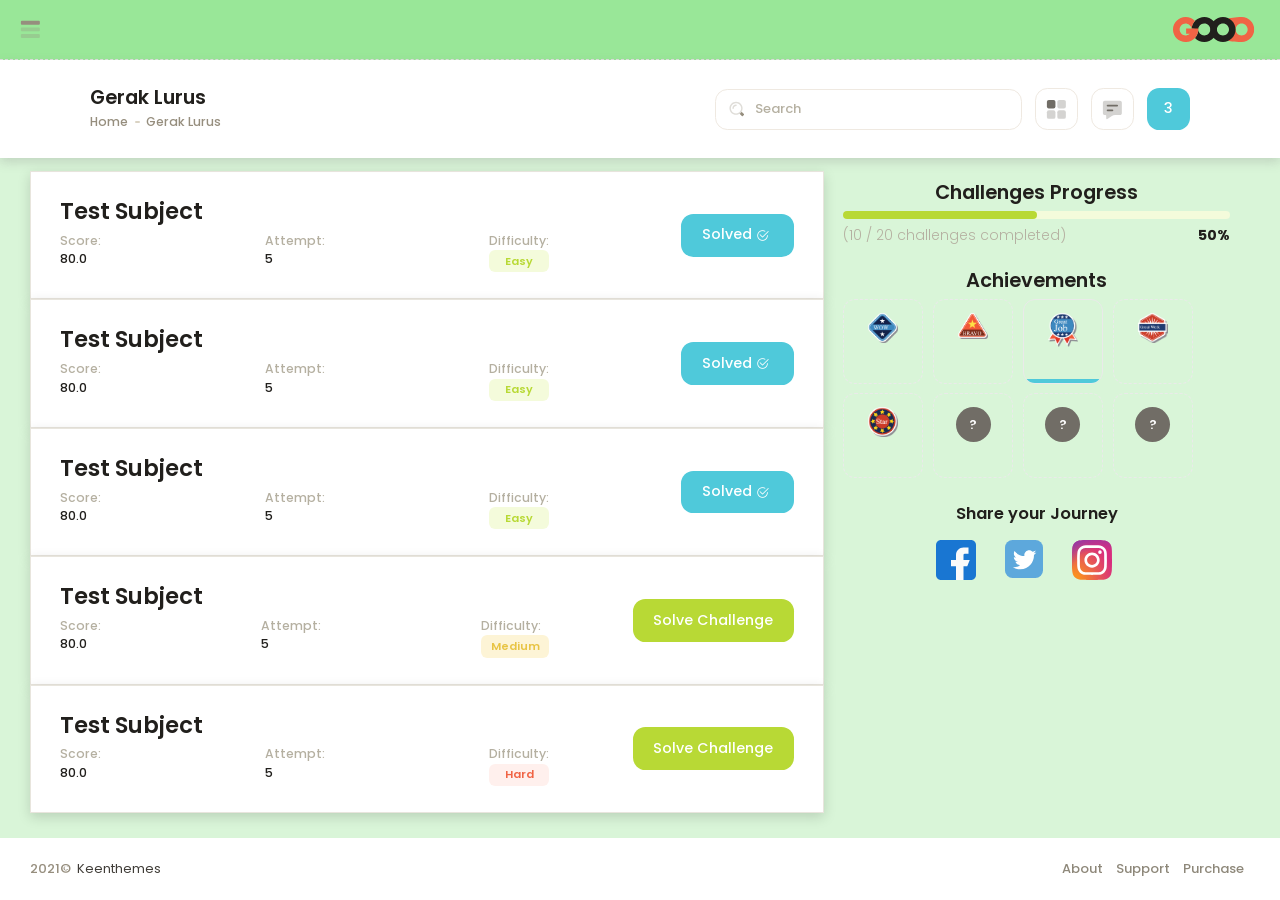
==== commit 8fd4ebd4: "add lesson tab and gerak lurus" ====
--- a/student/quiz.html
+++ b/student/quiz.html
@@ -13,7 +13,7 @@
 <html lang="en">
 	<!--begin::Head-->
 	<head>
-		<title>Listrik Statis | Gamification</title>
+		<title>Quiz - Gerak Lurus | Gamification</title>
 		<meta charset="utf-8" />
 		<meta name="description" content="Good admin dashboard live demo. Check out all the features of the admin panel. A large number of settings, additional services and widgets." />
 		<meta name="keywords" content="Good, bootstrap, bootstrap 5, admin themes, free admin themes, bootstrap admin, bootstrap dashboard, bootstrap dark mode" />
@@ -1493,7 +1493,7 @@
 								<!--begin::Page title-->
 								<div class="page-title d-flex flex-column me-5">
 									<!--begin::Title-->
-									<h1 class="d-flex flex-column text-dark fw-bolder fs-2 mb-0">Listrik Statis</h1>
+									<h1 class="d-flex flex-column text-dark fw-bolder fs-2 mb-0">Gerak Lurus</h1>
 									<!--end::Title-->
 									<!--begin::Breadcrumb-->
 									<ul class="breadcrumb breadcrumb-separatorless fw-bold fs-7 pt-1">
@@ -1508,7 +1508,7 @@
 										</li>
 										<!--end::Item-->
 										<!--begin::Item-->
-										<li class="breadcrumb-item text-muted">Listrik Statis</li>
+										<li class="breadcrumb-item text-muted">Gerak Lurus</li>
 										<!--end::Item-->
 										<!--begin::Item-->
 										<!-- <li class="breadcrumb-item">
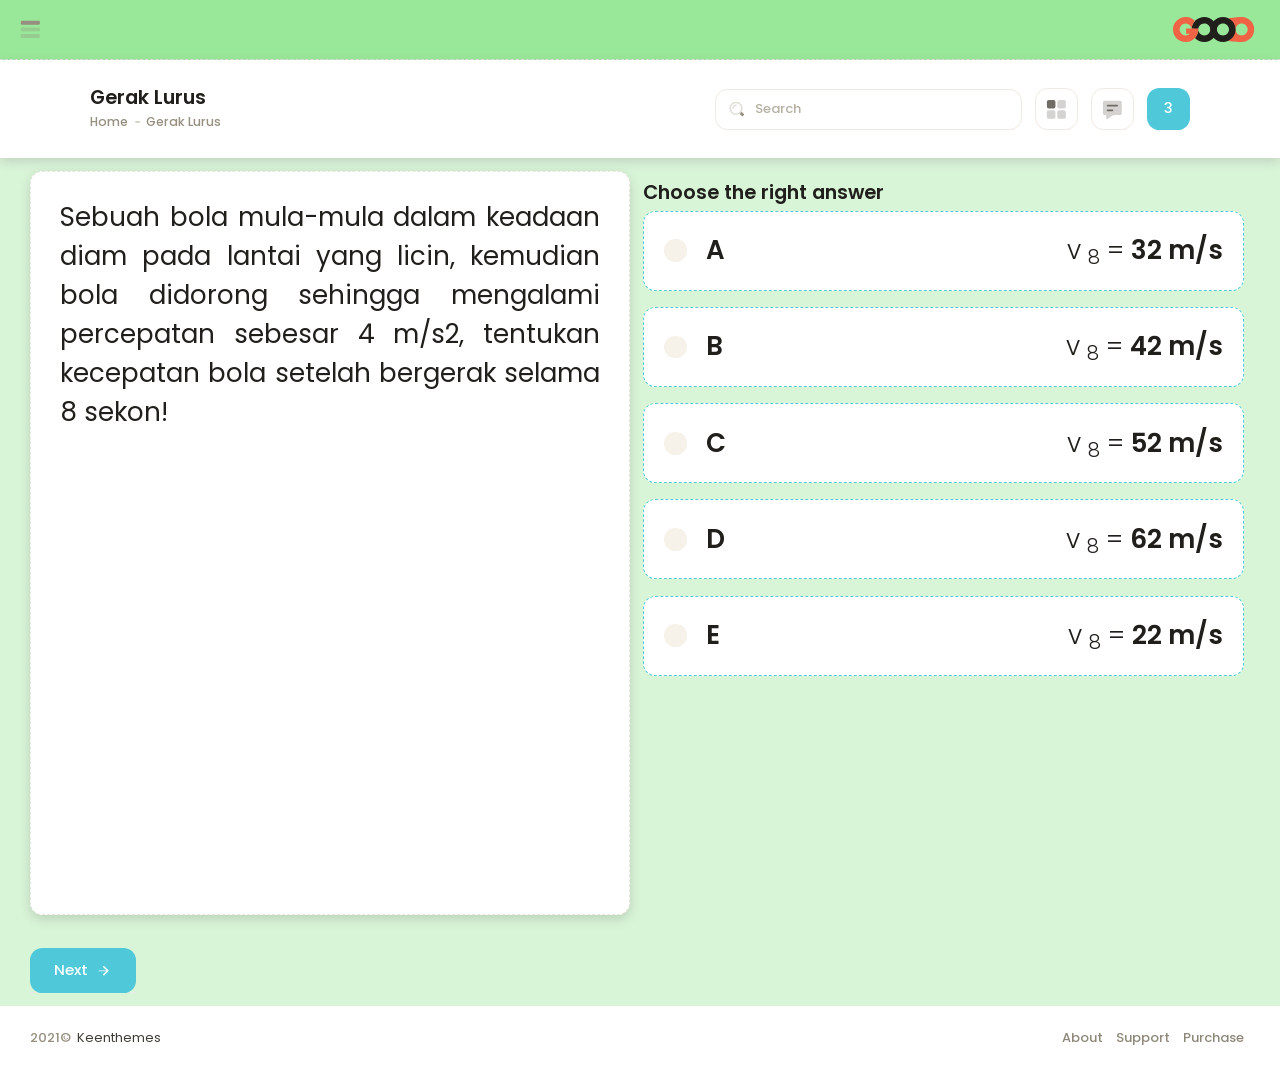
==== commit 2d7680dd: "done quiz and some fixing" ====
--- a/student/quiz.html
+++ b/student/quiz.html
@@ -13,7 +13,7 @@
 <html lang="en">
 	<!--begin::Head-->
 	<head>
-		<title>Quiz - Gerak Lurus | Gamification</title>
+		<title>Gerak Lurus | Gamification</title>
 		<meta charset="utf-8" />
 		<meta name="description" content="Good admin dashboard live demo. Check out all the features of the admin panel. A large number of settings, additional services and widgets." />
 		<meta name="keywords" content="Good, bootstrap, bootstrap 5, admin themes, free admin themes, bootstrap admin, bootstrap dashboard, bootstrap dark mode" />
@@ -53,28 +53,12 @@
 					<!--begin::Aside toolbar-->
 					<div class="aside-toolbar py-5" id="kt_aside_toolbar">
 						<!--begin::Aside select-->
-						<div class="d-flex align-items-center flex-stack">
-							<!--begin::Select-->
-							<div class="me-3 flex-row-fluid">
-								<select class="form-select form-select-white" data-control="select2" data-placeholder="Select Project" data-hide-search="true">
-									<option value="1" selected="selected">Select Project</option>
-									<option value="2">Good CRM App</option>
-									<option value="3">Oppo Booking Site</option>
-									<option value="4">FinOptima SaaS</option>
-									<option value="5">Degree Mobile App</option>
-								</select>
-							</div>
-							<!--end::Select-->
-							<a href="#" class="btn btn-icon border-0 btn-custom flex-shrink-0" data-bs-toggle="modal" data-bs-target="#kt_modal_create_project">
-								<!--begin::Svg Icon | path: icons/duotune/arrows/arr087.svg-->
-								<span class="svg-icon svg-icon-2hx">
-									<svg xmlns="http://www.w3.org/2000/svg" width="24" height="24" viewBox="0 0 24 24" fill="none">
-										<rect opacity="0.5" x="11" y="18" width="12" height="2" rx="1" transform="rotate(-90 11 18)" fill="black" />
-										<rect x="6" y="11" width="12" height="2" rx="1" fill="black" />
-									</svg>
-								</span>
-								<!--end::Svg Icon-->
+						<div class="d-flex justify-content-center-stack">
+							<!--begin::Logo-->
+							<a href="../index.html">
+								<img alt="Logo" src="../assets/media/logos/default.svg" class="h-25px" />
 							</a>
+							<!--end::Logo-->
 						</div>
 						<!--end::Aside select-->
 					</div>
@@ -85,1144 +69,12 @@
 						<div class="hover-scroll-overlay-y px-2 my-5 my-lg-5" id="kt_aside_menu_wrapper" data-kt-scroll="true" data-kt-scroll-height="auto" data-kt-scroll-dependencies="{default: '#kt_aside_toolbar, #kt_aside_footer', lg: '#kt_header, #kt_aside_toolbar, #kt_aside_footer'}" data-kt-scroll-offset="0">
 							<!--begin::Menu-->
 							<div class="menu menu-column menu-title-gray-800 menu-state-title-primary menu-state-icon-primary menu-state-bullet-primary menu-arrow-gray-500 fw-bold" id="#kt_aside_menu" data-kt-menu="true">
-								<div data-kt-menu-trigger="click" class="menu-item here show menu-accordion">
-									<span class="menu-link">
-										<span class="menu-icon">
-											<!--begin::Svg Icon | path: icons/duotune/arrows/arr001.svg-->
-											<span class="svg-icon svg-icon-5">
-												<svg xmlns="http://www.w3.org/2000/svg" width="24" height="24" viewBox="0 0 24 24" fill="none">
-													<path d="M14.4 11H3C2.4 11 2 11.4 2 12C2 12.6 2.4 13 3 13H14.4V11Z" fill="black" />
-													<path opacity="0.3" d="M14.4 20V4L21.7 11.3C22.1 11.7 22.1 12.3 21.7 12.7L14.4 20Z" fill="black" />
-												</svg>
-											</span>
-											<!--end::Svg Icon-->
+								<div class="menu-item">
+									<a class="menu-link" href="./dashboard.html">
+										<span class="menu-bullet">
+											<span class="bullet bullet-dot"></span>
 										</span>
-										<span class="menu-title">Dashboards</span>
-										<span class="menu-arrow"></span>
-									</span>
-									<div class="menu-sub menu-sub-accordion menu-active-bg">
-										<div class="menu-item">
-											<a class="menu-link" href="../index.html">
-												<span class="menu-bullet">
-													<span class="bullet bullet-dot"></span>
-												</span>
-												<span class="menu-title">Default</span>
-											</a>
-										</div>
-										<div class="menu-item">
-											<a class="menu-link" href="../dashboards/marketing.html">
-												<span class="menu-bullet">
-													<span class="bullet bullet-dot"></span>
-												</span>
-												<span class="menu-title">Marketing</span>
-											</a>
-										</div>
-										<div class="menu-item">
-											<a class="menu-link" href="../dashboards/social.html">
-												<span class="menu-bullet">
-													<span class="bullet bullet-dot"></span>
-												</span>
-												<span class="menu-title">Social</span>
-											</a>
-										</div>
-										<div class="menu-item">
-											<a class="menu-link active" href="../dashboards/ecommerce.html">
-												<span class="menu-bullet">
-													<span class="bullet bullet-dot"></span>
-												</span>
-												<span class="menu-title">eCommerce</span>
-											</a>
-										</div>
-									</div>
-								</div>
-								<div data-kt-menu-trigger="click" class="menu-item menu-accordion">
-									<span class="menu-link">
-										<span class="menu-icon">
-											<!--begin::Svg Icon | path: icons/duotune/arrows/arr001.svg-->
-											<span class="svg-icon svg-icon-5">
-												<svg xmlns="http://www.w3.org/2000/svg" width="24" height="24" viewBox="0 0 24 24" fill="none">
-													<path d="M14.4 11H3C2.4 11 2 11.4 2 12C2 12.6 2.4 13 3 13H14.4V11Z" fill="black" />
-													<path opacity="0.3" d="M14.4 20V4L21.7 11.3C22.1 11.7 22.1 12.3 21.7 12.7L14.4 20Z" fill="black" />
-												</svg>
-											</span>
-											<!--end::Svg Icon-->
-										</span>
-										<span class="menu-title">Crafted</span>
-										<span class="menu-arrow"></span>
-									</span>
-									<div class="menu-sub menu-sub-accordion menu-active-bg">
-										<div data-kt-menu-trigger="click" class="menu-item menu-accordion">
-											<span class="menu-link">
-												<span class="menu-bullet">
-													<span class="bullet bullet-dot"></span>
-												</span>
-												<span class="menu-title">Profile</span>
-												<span class="menu-arrow"></span>
-											</span>
-											<div class="menu-sub menu-sub-accordion menu-active-bg">
-												<div class="menu-item">
-													<a class="menu-link" href="../pages/profile/overview.html">
-														<span class="menu-bullet">
-															<span class="bullet bullet-dot"></span>
-														</span>
-														<span class="menu-title">Overview</span>
-													</a>
-												</div>
-												<div class="menu-item">
-													<a class="menu-link" href="../pages/profile/projects.html">
-														<span class="menu-bullet">
-															<span class="bullet bullet-dot"></span>
-														</span>
-														<span class="menu-title">Projects</span>
-													</a>
-												</div>
-												<div class="menu-item">
-													<a class="menu-link" href="../pages/profile/campaigns.html">
-														<span class="menu-bullet">
-															<span class="bullet bullet-dot"></span>
-														</span>
-														<span class="menu-title">Campaigns</span>
-													</a>
-												</div>
-												<div class="menu-item">
-													<a class="menu-link" href="../pages/profile/documents.html">
-														<span class="menu-bullet">
-															<span class="bullet bullet-dot"></span>
-														</span>
-														<span class="menu-title">Documents</span>
-													</a>
-												</div>
-												<div class="menu-item">
-													<a class="menu-link" href="../pages/profile/followers.html">
-														<span class="menu-bullet">
-															<span class="bullet bullet-dot"></span>
-														</span>
-														<span class="menu-title">Followers</span>
-													</a>
-												</div>
-												<div class="menu-item">
-													<a class="menu-link" href="../pages/profile/activity.html">
-														<span class="menu-bullet">
-															<span class="bullet bullet-dot"></span>
-														</span>
-														<span class="menu-title">Activity</span>
-													</a>
-												</div>
-											</div>
-										</div>
-										<div data-kt-menu-trigger="click" class="menu-item menu-accordion">
-											<span class="menu-link">
-												<span class="menu-bullet">
-													<span class="bullet bullet-dot"></span>
-												</span>
-												<span class="menu-title">Projects</span>
-												<span class="menu-arrow"></span>
-											</span>
-											<div class="menu-sub menu-sub-accordion menu-active-bg">
-												<div class="menu-item">
-													<a class="menu-link" href="../pages/projects/list.html">
-														<span class="menu-bullet">
-															<span class="bullet bullet-dot"></span>
-														</span>
-														<span class="menu-title">My Projects</span>
-													</a>
-												</div>
-												<div class="menu-item">
-													<a class="menu-link" href="../pages/projects/project.html">
-														<span class="menu-bullet">
-															<span class="bullet bullet-dot"></span>
-														</span>
-														<span class="menu-title">View Project</span>
-													</a>
-												</div>
-												<div class="menu-item">
-													<a class="menu-link" href="../pages/projects/targets.html">
-														<span class="menu-bullet">
-															<span class="bullet bullet-dot"></span>
-														</span>
-														<span class="menu-title">Targets</span>
-													</a>
-												</div>
-												<div class="menu-item">
-													<a class="menu-link" href="../pages/projects/budget.html">
-														<span class="menu-bullet">
-															<span class="bullet bullet-dot"></span>
-														</span>
-														<span class="menu-title">Budget</span>
-													</a>
-												</div>
-												<div class="menu-item">
-													<a class="menu-link" href="../pages/projects/users.html">
-														<span class="menu-bullet">
-															<span class="bullet bullet-dot"></span>
-														</span>
-														<span class="menu-title">Users</span>
-													</a>
-												</div>
-												<div class="menu-item">
-													<a class="menu-link" href="../pages/projects/files.html">
-														<span class="menu-bullet">
-															<span class="bullet bullet-dot"></span>
-														</span>
-														<span class="menu-title">Files</span>
-													</a>
-												</div>
-												<div class="menu-item">
-													<a class="menu-link" href="../pages/projects/activity.html">
-														<span class="menu-bullet">
-															<span class="bullet bullet-dot"></span>
-														</span>
-														<span class="menu-title">Activity</span>
-													</a>
-												</div>
-												<div class="menu-item">
-													<a class="menu-link" href="../pages/projects/settings.html">
-														<span class="menu-bullet">
-															<span class="bullet bullet-dot"></span>
-														</span>
-														<span class="menu-title">Settings</span>
-													</a>
-												</div>
-											</div>
-										</div>
-										<div data-kt-menu-trigger="click" class="menu-item menu-accordion">
-											<span class="menu-link">
-												<span class="menu-bullet">
-													<span class="bullet bullet-dot"></span>
-												</span>
-												<span class="menu-title">Wizards</span>
-												<span class="menu-arrow"></span>
-											</span>
-											<div class="menu-sub menu-sub-accordion menu-active-bg">
-												<div class="menu-item">
-													<a class="menu-link" href="../pages/wizards/horizontal.html">
-														<span class="menu-bullet">
-															<span class="bullet bullet-dot"></span>
-														</span>
-														<span class="menu-title">Horizontal</span>
-													</a>
-												</div>
-												<div class="menu-item">
-													<a class="menu-link" href="../pages/wizards/vertical.html">
-														<span class="menu-bullet">
-															<span class="bullet bullet-dot"></span>
-														</span>
-														<span class="menu-title">Vertical</span>
-													</a>
-												</div>
-												<div class="menu-item">
-													<a class="menu-link" href="../pages/wizards/create-app.html">
-														<span class="menu-bullet">
-															<span class="bullet bullet-dot"></span>
-														</span>
-														<span class="menu-title">Create App</span>
-													</a>
-												</div>
-												<div class="menu-item">
-													<a class="menu-link" href="../pages/wizards/create-campaign.html">
-														<span class="menu-bullet">
-															<span class="bullet bullet-dot"></span>
-														</span>
-														<span class="menu-title">Create Campaign</span>
-													</a>
-												</div>
-												<div class="menu-item">
-													<a class="menu-link" href="../pages/wizards/create-account.html">
-														<span class="menu-bullet">
-															<span class="bullet bullet-dot"></span>
-														</span>
-														<span class="menu-title">Create Business Acc</span>
-													</a>
-												</div>
-												<div class="menu-item">
-													<a class="menu-link" href="../pages/wizards/create-project.html">
-														<span class="menu-bullet">
-															<span class="bullet bullet-dot"></span>
-														</span>
-														<span class="menu-title">Create Project</span>
-													</a>
-												</div>
-												<div class="menu-item">
-													<a class="menu-link" href="../pages/wizards/offer-a-deal.html">
-														<span class="menu-bullet">
-															<span class="bullet bullet-dot"></span>
-														</span>
-														<span class="menu-title">Offer a Deal</span>
-													</a>
-												</div>
-												<div class="menu-item">
-													<a class="menu-link" href="../pages/wizards/two-factor-authentication.html">
-														<span class="menu-bullet">
-															<span class="bullet bullet-dot"></span>
-														</span>
-														<span class="menu-title">Two Factor Auth</span>
-													</a>
-												</div>
-											</div>
-										</div>
-										<div data-kt-menu-trigger="click" class="menu-item menu-accordion">
-											<span class="menu-link">
-												<span class="menu-bullet">
-													<span class="bullet bullet-dot"></span>
-												</span>
-												<span class="menu-title">Search</span>
-												<span class="menu-arrow"></span>
-											</span>
-											<div class="menu-sub menu-sub-accordion menu-active-bg">
-												<div class="menu-item">
-													<a class="menu-link" href="../pages/search/horizontal.html">
-														<span class="menu-bullet">
-															<span class="bullet bullet-dot"></span>
-														</span>
-														<span class="menu-title">Horizontal</span>
-													</a>
-												</div>
-												<div class="menu-item">
-													<a class="menu-link" href="../pages/search/vertical.html">
-														<span class="menu-bullet">
-															<span class="bullet bullet-dot"></span>
-														</span>
-														<span class="menu-title">Vertical</span>
-													</a>
-												</div>
-												<div class="menu-item">
-													<a class="menu-link" href="../pages/search/users.html">
-														<span class="menu-bullet">
-															<span class="bullet bullet-dot"></span>
-														</span>
-														<span class="menu-title">Users</span>
-													</a>
-												</div>
-												<div class="menu-item">
-													<a class="menu-link" href="../pages/search/select-location.html">
-														<span class="menu-bullet">
-															<span class="bullet bullet-dot"></span>
-														</span>
-														<span class="menu-title">Location</span>
-													</a>
-												</div>
-											</div>
-										</div>
-										<div class="menu-item">
-											<a class="menu-link" href="../pages/pricing.html">
-												<span class="menu-bullet">
-													<span class="bullet bullet-dot"></span>
-												</span>
-												<span class="menu-title">Pricing</span>
-											</a>
-										</div>
-									</div>
-								</div>
-								<div data-kt-menu-trigger="click" class="menu-item menu-accordion">
-									<span class="menu-link">
-										<span class="menu-icon">
-											<!--begin::Svg Icon | path: icons/duotune/arrows/arr001.svg-->
-											<span class="svg-icon svg-icon-5">
-												<svg xmlns="http://www.w3.org/2000/svg" width="24" height="24" viewBox="0 0 24 24" fill="none">
-													<path d="M14.4 11H3C2.4 11 2 11.4 2 12C2 12.6 2.4 13 3 13H14.4V11Z" fill="black" />
-													<path opacity="0.3" d="M14.4 20V4L21.7 11.3C22.1 11.7 22.1 12.3 21.7 12.7L14.4 20Z" fill="black" />
-												</svg>
-											</span>
-											<!--end::Svg Icon-->
-										</span>
-										<span class="menu-title">Authentication</span>
-										<span class="menu-arrow"></span>
-									</span>
-									<div class="menu-sub menu-sub-accordion menu-active-bg">
-										<div data-kt-menu-trigger="click" class="menu-item menu-accordion">
-											<span class="menu-link">
-												<span class="menu-bullet">
-													<span class="bullet bullet-dot"></span>
-												</span>
-												<span class="menu-title">Sign In</span>
-												<span class="menu-arrow"></span>
-											</span>
-											<div class="menu-sub menu-sub-accordion menu-active-bg">
-												<div class="menu-item">
-													<a class="menu-link" href="../authentication/sign-in/basic.html">
-														<span class="menu-bullet">
-															<span class="bullet bullet-dot"></span>
-														</span>
-														<span class="menu-title">Basic</span>
-													</a>
-												</div>
-												<div class="menu-item">
-													<a class="menu-link" href="../authentication/sign-in/two-steps.html">
-														<span class="menu-bullet">
-															<span class="bullet bullet-dot"></span>
-														</span>
-														<span class="menu-title">Two Steps</span>
-													</a>
-												</div>
-												<div class="menu-item">
-													<a class="menu-link" href="../authentication/sign-in/password-reset.html">
-														<span class="menu-bullet">
-															<span class="bullet bullet-dot"></span>
-														</span>
-														<span class="menu-title">Password Reset</span>
-													</a>
-												</div>
-												<div class="menu-item">
-													<a class="menu-link" href="../authentication/sign-in/new-password.html">
-														<span class="menu-bullet">
-															<span class="bullet bullet-dot"></span>
-														</span>
-														<span class="menu-title">New Password</span>
-													</a>
-												</div>
-											</div>
-										</div>
-										<div data-kt-menu-trigger="click" class="menu-item menu-accordion">
-											<span class="menu-link">
-												<span class="menu-bullet">
-													<span class="bullet bullet-dot"></span>
-												</span>
-												<span class="menu-title">Sign up</span>
-												<span class="menu-arrow"></span>
-											</span>
-											<div class="menu-sub menu-sub-accordion menu-active-bg">
-												<div class="menu-item">
-													<a class="menu-link" href="../authentication/sign-up/basic.html">
-														<span class="menu-bullet">
-															<span class="bullet bullet-dot"></span>
-														</span>
-														<span class="menu-title">Basic</span>
-													</a>
-												</div>
-												<div class="menu-item">
-													<a class="menu-link" href="../authentication/sign-up/multi-steps.html">
-														<span class="menu-bullet">
-															<span class="bullet bullet-dot"></span>
-														</span>
-														<span class="menu-title">Multi-steps</span>
-													</a>
-												</div>
-												<div class="menu-item">
-													<a class="menu-link" href="../authentication/sign-up/free-trial.html">
-														<span class="menu-bullet">
-															<span class="bullet bullet-dot"></span>
-														</span>
-														<span class="menu-title">Free Trial</span>
-													</a>
-												</div>
-												<div class="menu-item">
-													<a class="menu-link" href="../authentication/sign-up/coming-soon.html">
-														<span class="menu-bullet">
-															<span class="bullet bullet-dot"></span>
-														</span>
-														<span class="menu-title">Coming Soon</span>
-													</a>
-												</div>
-											</div>
-										</div>
-										<div class="menu-item">
-											<a class="menu-link" href="../authentication/general/welcome.html">
-												<span class="menu-bullet">
-													<span class="bullet bullet-dot"></span>
-												</span>
-												<span class="menu-title">Welcome Message</span>
-											</a>
-										</div>
-										<div class="menu-item">
-											<a class="menu-link" href="../authentication/general/verify-email.html">
-												<span class="menu-bullet">
-													<span class="bullet bullet-dot"></span>
-												</span>
-												<span class="menu-title">Verify Email</span>
-											</a>
-										</div>
-										<div class="menu-item">
-											<a class="menu-link" href="../authentication/general/password-confirmation.html">
-												<span class="menu-bullet">
-													<span class="bullet bullet-dot"></span>
-												</span>
-												<span class="menu-title">Password Confirmation</span>
-											</a>
-										</div>
-										<div class="menu-item">
-											<a class="menu-link" href="../authentication/general/deactivation.html">
-												<span class="menu-bullet">
-													<span class="bullet bullet-dot"></span>
-												</span>
-												<span class="menu-title">Account Deactivation</span>
-											</a>
-										</div>
-										<div class="menu-item">
-											<a class="menu-link" href="../authentication/general/error-404.html">
-												<span class="menu-bullet">
-													<span class="bullet bullet-dot"></span>
-												</span>
-												<span class="menu-title">Error 404</span>
-											</a>
-										</div>
-										<div class="menu-item">
-											<a class="menu-link" href="../authentication/general/error-500.html">
-												<span class="menu-bullet">
-													<span class="bullet bullet-dot"></span>
-												</span>
-												<span class="menu-title">Error 500</span>
-											</a>
-										</div>
-										<div data-kt-menu-trigger="click" class="menu-item menu-accordion">
-											<span class="menu-link">
-												<span class="menu-bullet">
-													<span class="bullet bullet-dot"></span>
-												</span>
-												<span class="menu-title">Email Templates</span>
-												<span class="menu-arrow"></span>
-											</span>
-											<div class="menu-sub menu-sub-accordion menu-active-bg">
-												<div class="menu-item">
-													<a class="menu-link" href="../authentication/email/verify-email.html" target="blank">
-														<span class="menu-bullet">
-															<span class="bullet bullet-dot"></span>
-														</span>
-														<span class="menu-title">Verify Email</span>
-													</a>
-												</div>
-												<div class="menu-item">
-													<a class="menu-link" href="../authentication/email/invitation.html" target="blank">
-														<span class="menu-bullet">
-															<span class="bullet bullet-dot"></span>
-														</span>
-														<span class="menu-title">Account Invitation</span>
-													</a>
-												</div>
-												<div class="menu-item">
-													<a class="menu-link" href="../authentication/email/password-reset.html" target="blank">
-														<span class="menu-bullet">
-															<span class="bullet bullet-dot"></span>
-														</span>
-														<span class="menu-title">Password Reset</span>
-													</a>
-												</div>
-												<div class="menu-item">
-													<a class="menu-link" href="../authentication/email/password-change.html" target="blank">
-														<span class="menu-bullet">
-															<span class="bullet bullet-dot"></span>
-														</span>
-														<span class="menu-title">Password Changed</span>
-													</a>
-												</div>
-											</div>
-										</div>
-									</div>
-								</div>
-								<div data-kt-menu-trigger="click" class="menu-item menu-accordion">
-									<span class="menu-link">
-										<span class="menu-icon">
-											<!--begin::Svg Icon | path: icons/duotune/arrows/arr001.svg-->
-											<span class="svg-icon svg-icon-5">
-												<svg xmlns="http://www.w3.org/2000/svg" width="24" height="24" viewBox="0 0 24 24" fill="none">
-													<path d="M14.4 11H3C2.4 11 2 11.4 2 12C2 12.6 2.4 13 3 13H14.4V11Z" fill="black" />
-													<path opacity="0.3" d="M14.4 20V4L21.7 11.3C22.1 11.7 22.1 12.3 21.7 12.7L14.4 20Z" fill="black" />
-												</svg>
-											</span>
-											<!--end::Svg Icon-->
-										</span>
-										<span class="menu-title">Account</span>
-										<span class="menu-arrow"></span>
-									</span>
-									<div class="menu-sub menu-sub-accordion menu-active-bg">
-										<div class="menu-item">
-											<a class="menu-link" href="../account/settings.html">
-												<span class="menu-bullet">
-													<span class="bullet bullet-dot"></span>
-												</span>
-												<span class="menu-title">Settings</span>
-											</a>
-										</div>
-										<div class="menu-item">
-											<a class="menu-link" href="../account/billing.html">
-												<span class="menu-bullet">
-													<span class="bullet bullet-dot"></span>
-												</span>
-												<span class="menu-title">Billing</span>
-											</a>
-										</div>
-										<div class="menu-item">
-											<a class="menu-link" href="../account/security.html">
-												<span class="menu-bullet">
-													<span class="bullet bullet-dot"></span>
-												</span>
-												<span class="menu-title">Security</span>
-											</a>
-										</div>
-										<div class="menu-item">
-											<a class="menu-link" href="../account/referrals.html">
-												<span class="menu-bullet">
-													<span class="bullet bullet-dot"></span>
-												</span>
-												<span class="menu-title">Referrals</span>
-											</a>
-										</div>
-										<div class="menu-item">
-											<a class="menu-link" href="../account/api-keys.html">
-												<span class="menu-bullet">
-													<span class="bullet bullet-dot"></span>
-												</span>
-												<span class="menu-title">API Keys</span>
-											</a>
-										</div>
-										<div class="menu-item">
-											<a class="menu-link" href="../account/statements.html">
-												<span class="menu-bullet">
-													<span class="bullet bullet-dot"></span>
-												</span>
-												<span class="menu-title">Statements</span>
-											</a>
-										</div>
-									</div>
-								</div>
-								<div data-kt-menu-trigger="click" class="menu-item menu-accordion">
-									<span class="menu-link">
-										<span class="menu-icon">
-											<!--begin::Svg Icon | path: icons/duotune/arrows/arr001.svg-->
-											<span class="svg-icon svg-icon-5">
-												<svg xmlns="http://www.w3.org/2000/svg" width="24" height="24" viewBox="0 0 24 24" fill="none">
-													<path d="M14.4 11H3C2.4 11 2 11.4 2 12C2 12.6 2.4 13 3 13H14.4V11Z" fill="black" />
-													<path opacity="0.3" d="M14.4 20V4L21.7 11.3C22.1 11.7 22.1 12.3 21.7 12.7L14.4 20Z" fill="black" />
-												</svg>
-											</span>
-											<!--end::Svg Icon-->
-										</span>
-										<span class="menu-title">Modals</span>
-										<span class="menu-arrow"></span>
-									</span>
-									<div class="menu-sub menu-sub-accordion menu-active-bg">
-										<div data-kt-menu-trigger="click" class="menu-item menu-accordion">
-											<span class="menu-link">
-												<span class="menu-bullet">
-													<span class="bullet bullet-dot"></span>
-												</span>
-												<span class="menu-title">General</span>
-												<span class="menu-arrow"></span>
-											</span>
-											<div class="menu-sub menu-sub-accordion menu-active-bg">
-												<div class="menu-item">
-													<a class="menu-link" href="../modals/general/invite-friends.html">
-														<span class="menu-bullet">
-															<span class="bullet bullet-dot"></span>
-														</span>
-														<span class="menu-title">Invite Friends</span>
-													</a>
-												</div>
-												<div class="menu-item">
-													<a class="menu-link" href="../modals/general/view-users.html">
-														<span class="menu-bullet">
-															<span class="bullet bullet-dot"></span>
-														</span>
-														<span class="menu-title">View Users</span>
-													</a>
-												</div>
-												<div class="menu-item">
-													<a class="menu-link" href="../modals/general/select-users.html">
-														<span class="menu-bullet">
-															<span class="bullet bullet-dot"></span>
-														</span>
-														<span class="menu-title">Select Users</span>
-													</a>
-												</div>
-												<div class="menu-item">
-													<a class="menu-link" href="../modals/general/upgrade-plan.html">
-														<span class="menu-bullet">
-															<span class="bullet bullet-dot"></span>
-														</span>
-														<span class="menu-title">Upgrade Plan</span>
-													</a>
-												</div>
-												<div class="menu-item">
-													<a class="menu-link" href="../modals/general/share-earn.html">
-														<span class="menu-bullet">
-															<span class="bullet bullet-dot"></span>
-														</span>
-														<span class="menu-title">Share &amp; Earn</span>
-													</a>
-												</div>
-											</div>
-										</div>
-										<div data-kt-menu-trigger="click" class="menu-item menu-accordion">
-											<span class="menu-link">
-												<span class="menu-bullet">
-													<span class="bullet bullet-dot"></span>
-												</span>
-												<span class="menu-title">Forms</span>
-												<span class="menu-arrow"></span>
-											</span>
-											<div class="menu-sub menu-sub-accordion menu-active-bg">
-												<div class="menu-item">
-													<a class="menu-link" href="../modals/forms/new-target.html">
-														<span class="menu-bullet">
-															<span class="bullet bullet-dot"></span>
-														</span>
-														<span class="menu-title">New Target</span>
-													</a>
-												</div>
-												<div class="menu-item">
-													<a class="menu-link" href="../modals/forms/new-card.html">
-														<span class="menu-bullet">
-															<span class="bullet bullet-dot"></span>
-														</span>
-														<span class="menu-title">New Card</span>
-													</a>
-												</div>
-												<div class="menu-item">
-													<a class="menu-link" href="../modals/forms/new-address.html">
-														<span class="menu-bullet">
-															<span class="bullet bullet-dot"></span>
-														</span>
-														<span class="menu-title">New Address</span>
-													</a>
-												</div>
-												<div class="menu-item">
-													<a class="menu-link" href="../modals/forms/create-api-key.html">
-														<span class="menu-bullet">
-															<span class="bullet bullet-dot"></span>
-														</span>
-														<span class="menu-title">Create API Key</span>
-													</a>
-												</div>
-											</div>
-										</div>
-										<div data-kt-menu-trigger="click" class="menu-item menu-accordion">
-											<span class="menu-link">
-												<span class="menu-bullet">
-													<span class="bullet bullet-dot"></span>
-												</span>
-												<span class="menu-title">Wizards</span>
-												<span class="menu-arrow"></span>
-											</span>
-											<div class="menu-sub menu-sub-accordion menu-active-bg">
-												<div class="menu-item">
-													<a class="menu-link" href="../modals/wizards/create-app.html">
-														<span class="menu-bullet">
-															<span class="bullet bullet-dot"></span>
-														</span>
-														<span class="menu-title">Create App</span>
-													</a>
-												</div>
-												<div class="menu-item">
-													<a class="menu-link" href="../modals/wizards/create-campaign.html">
-														<span class="menu-bullet">
-															<span class="bullet bullet-dot"></span>
-														</span>
-														<span class="menu-title">Create Campaign</span>
-													</a>
-												</div>
-												<div class="menu-item">
-													<a class="menu-link" href="../modals/wizards/create-account.html">
-														<span class="menu-bullet">
-															<span class="bullet bullet-dot"></span>
-														</span>
-														<span class="menu-title">Create Business Acc</span>
-													</a>
-												</div>
-												<div class="menu-item">
-													<a class="menu-link" href="../modals/wizards/create-project.html">
-														<span class="menu-bullet">
-															<span class="bullet bullet-dot"></span>
-														</span>
-														<span class="menu-title">Create Project</span>
-													</a>
-												</div>
-												<div class="menu-item">
-													<a class="menu-link" href="../modals/wizards/offer-a-deal.html">
-														<span class="menu-bullet">
-															<span class="bullet bullet-dot"></span>
-														</span>
-														<span class="menu-title">Offer a Deal</span>
-													</a>
-												</div>
-												<div class="menu-item">
-													<a class="menu-link" href="../modals/wizards/two-factor-authentication.html">
-														<span class="menu-bullet">
-															<span class="bullet bullet-dot"></span>
-														</span>
-														<span class="menu-title">Two Factor Auth</span>
-													</a>
-												</div>
-											</div>
-										</div>
-										<div data-kt-menu-trigger="click" class="menu-item menu-accordion">
-											<span class="menu-link">
-												<span class="menu-bullet">
-													<span class="bullet bullet-dot"></span>
-												</span>
-												<span class="menu-title">Search</span>
-												<span class="menu-arrow"></span>
-											</span>
-											<div class="menu-sub menu-sub-accordion menu-active-bg">
-												<div class="menu-item">
-													<a class="menu-link" href="../modals/search/users.html">
-														<span class="menu-bullet">
-															<span class="bullet bullet-dot"></span>
-														</span>
-														<span class="menu-title">Users</span>
-													</a>
-												</div>
-												<div class="menu-item">
-													<a class="menu-link" href="../modals/search/select-location.html">
-														<span class="menu-bullet">
-															<span class="bullet bullet-dot"></span>
-														</span>
-														<span class="menu-title">Select Location</span>
-													</a>
-												</div>
-											</div>
-										</div>
-									</div>
-								</div>
-								<div data-kt-menu-trigger="click" class="menu-item menu-accordion">
-									<span class="menu-link">
-										<span class="menu-icon">
-											<!--begin::Svg Icon | path: icons/duotune/arrows/arr001.svg-->
-											<span class="svg-icon svg-icon-5">
-												<svg xmlns="http://www.w3.org/2000/svg" width="24" height="24" viewBox="0 0 24 24" fill="none">
-													<path d="M14.4 11H3C2.4 11 2 11.4 2 12C2 12.6 2.4 13 3 13H14.4V11Z" fill="black" />
-													<path opacity="0.3" d="M14.4 20V4L21.7 11.3C22.1 11.7 22.1 12.3 21.7 12.7L14.4 20Z" fill="black" />
-												</svg>
-											</span>
-											<!--end::Svg Icon-->
-										</span>
-										<span class="menu-title">Applications</span>
-										<span class="menu-arrow"></span>
-									</span>
-									<div class="menu-sub menu-sub-accordion menu-active-bg">
-										<div data-kt-menu-trigger="click" class="menu-item menu-accordion">
-											<span class="menu-link">
-												<span class="menu-bullet">
-													<span class="bullet bullet-dot"></span>
-												</span>
-												<span class="menu-title">Inbox</span>
-												<span class="menu-arrow"></span>
-											</span>
-											<div class="menu-sub menu-sub-accordion">
-												<div class="menu-item">
-													<a class="menu-link" href="../apps/inbox/listing.html">
-														<span class="menu-bullet">
-															<span class="bullet bullet-dot"></span>
-														</span>
-														<span class="menu-title">Messages</span>
-													</a>
-												</div>
-												<div class="menu-item">
-													<a class="menu-link" href="../apps/inbox/compose.html">
-														<span class="menu-bullet">
-															<span class="bullet bullet-dot"></span>
-														</span>
-														<span class="menu-title">Compose</span>
-													</a>
-												</div>
-												<div class="menu-item">
-													<a class="menu-link" href="../apps/inbox/reply.html">
-														<span class="menu-bullet">
-															<span class="bullet bullet-dot"></span>
-														</span>
-														<span class="menu-title">View &amp; Reply</span>
-													</a>
-												</div>
-											</div>
-										</div>
-										<div data-kt-menu-trigger="click" class="menu-item menu-accordion">
-											<span class="menu-link">
-												<span class="menu-bullet">
-													<span class="bullet bullet-dot"></span>
-												</span>
-												<span class="menu-title">Chat</span>
-												<span class="menu-arrow"></span>
-											</span>
-											<div class="menu-sub menu-sub-accordion">
-												<div class="menu-item">
-													<a class="menu-link" href="../apps/chat/private.html">
-														<span class="menu-bullet">
-															<span class="bullet bullet-dot"></span>
-														</span>
-														<span class="menu-title">Private Chat</span>
-													</a>
-												</div>
-												<div class="menu-item">
-													<a class="menu-link" href="../apps/chat/group.html">
-														<span class="menu-bullet">
-															<span class="bullet bullet-dot"></span>
-														</span>
-														<span class="menu-title">Group Chat</span>
-													</a>
-												</div>
-												<div class="menu-item">
-													<a class="menu-link" href="../apps/chat/drawer.html">
-														<span class="menu-bullet">
-															<span class="bullet bullet-dot"></span>
-														</span>
-														<span class="menu-title">Drawer Chat</span>
-													</a>
-												</div>
-											</div>
-										</div>
-										<div class="menu-item">
-											<a class="menu-link" href="../apps/calendar.html">
-												<span class="menu-bullet">
-													<span class="bullet bullet-dot"></span>
-												</span>
-												<span class="menu-title">Calendar</span>
-											</a>
-										</div>
-										<div data-kt-menu-trigger="click" class="menu-item menu-accordion">
-											<span class="menu-link">
-												<span class="menu-bullet">
-													<span class="bullet bullet-dot"></span>
-												</span>
-												<span class="menu-title">Customers</span>
-												<span class="menu-arrow"></span>
-											</span>
-											<div class="menu-sub menu-sub-accordion">
-												<div class="menu-item">
-													<a class="menu-link" href="../apps/customers/getting-started.html">
-														<span class="menu-bullet">
-															<span class="bullet bullet-dot"></span>
-														</span>
-														<span class="menu-title">Getting Started</span>
-													</a>
-												</div>
-												<div class="menu-item">
-													<a class="menu-link" href="../apps/customers/list.html">
-														<span class="menu-bullet">
-															<span class="bullet bullet-dot"></span>
-														</span>
-														<span class="menu-title">Customer Listing</span>
-													</a>
-												</div>
-												<div class="menu-item">
-													<a class="menu-link" href="../apps/customers/view.html">
-														<span class="menu-bullet">
-															<span class="bullet bullet-dot"></span>
-														</span>
-														<span class="menu-title">Customer Details</span>
-													</a>
-												</div>
-											</div>
-										</div>
-										<div data-kt-menu-trigger="click" class="menu-item menu-accordion">
-											<span class="menu-link">
-												<span class="menu-bullet">
-													<span class="bullet bullet-dot"></span>
-												</span>
-												<span class="menu-title">User Management</span>
-												<span class="menu-arrow"></span>
-											</span>
-											<div class="menu-sub menu-sub-accordion menu-active-bg">
-												<div data-kt-menu-trigger="click" class="menu-item menu-accordion">
-													<span class="menu-link">
-														<span class="menu-bullet">
-															<span class="bullet bullet-dot"></span>
-														</span>
-														<span class="menu-title">Users</span>
-														<span class="menu-arrow"></span>
-													</span>
-													<div class="menu-sub menu-sub-accordion menu-active-bg">
-														<div class="menu-item">
-															<a class="menu-link" href="../apps/user-management/users/list.html">
-																<span class="menu-bullet">
-																	<span class="bullet bullet-dot"></span>
-																</span>
-																<span class="menu-title">Users List</span>
-															</a>
-														</div>
-														<div class="menu-item">
-															<a class="menu-link" href="../apps/user-management/users/view.html">
-																<span class="menu-bullet">
-																	<span class="bullet bullet-dot"></span>
-																</span>
-																<span class="menu-title">View User</span>
-															</a>
-														</div>
-													</div>
-												</div>
-												<div data-kt-menu-trigger="click" class="menu-item menu-accordion">
-													<span class="menu-link">
-														<span class="menu-bullet">
-															<span class="bullet bullet-dot"></span>
-														</span>
-														<span class="menu-title">Roles</span>
-														<span class="menu-arrow"></span>
-													</span>
-													<div class="menu-sub menu-sub-accordion menu-active-bg">
-														<div class="menu-item">
-															<a class="menu-link" href="../apps/user-management/roles/list.html">
-																<span class="menu-bullet">
-																	<span class="bullet bullet-dot"></span>
-																</span>
-																<span class="menu-title">Roles List</span>
-															</a>
-														</div>
-														<div class="menu-item">
-															<a class="menu-link" href="../apps/user-management/roles/view.html">
-																<span class="menu-bullet">
-																	<span class="bullet bullet-dot"></span>
-																</span>
-																<span class="menu-title">View Roles</span>
-															</a>
-														</div>
-													</div>
-												</div>
-												<div class="menu-item">
-													<a class="menu-link" href="../apps/user-management/permissions.html">
-														<span class="menu-bullet">
-															<span class="bullet bullet-dot"></span>
-														</span>
-														<span class="menu-title">Permissions</span>
-													</a>
-												</div>
-											</div>
-										</div>
-										<div data-kt-menu-trigger="click" class="menu-item menu-accordion">
-											<span class="menu-link">
-												<span class="menu-bullet">
-													<span class="bullet bullet-dot"></span>
-												</span>
-												<span class="menu-title">File Manager</span>
-												<span class="menu-arrow"></span>
-											</span>
-											<div class="menu-sub menu-sub-accordion">
-												<div class="menu-item">
-													<a class="menu-link" href="../apps/file-manager/folders.html">
-														<span class="menu-bullet">
-															<span class="bullet bullet-dot"></span>
-														</span>
-														<span class="menu-title">Folders</span>
-													</a>
-												</div>
-												<div class="menu-item">
-													<a class="menu-link" href="../apps/file-manager/files.html">
-														<span class="menu-bullet">
-															<span class="bullet bullet-dot"></span>
-														</span>
-														<span class="menu-title">Files</span>
-													</a>
-												</div>
-												<div class="menu-item">
-													<a class="menu-link" href="../apps/file-manager/blank.html">
-														<span class="menu-bullet">
-															<span class="bullet bullet-dot"></span>
-														</span>
-														<span class="menu-title">Blank Directory</span>
-													</a>
-												</div>
-												<div class="menu-item">
-													<a class="menu-link" href="../apps/file-manager/settings.html">
-														<span class="menu-bullet">
-															<span class="bullet bullet-dot"></span>
-														</span>
-														<span class="menu-title">Settings</span>
-													</a>
-												</div>
-											</div>
-										</div>
-										<div data-kt-menu-trigger="click" class="menu-item menu-accordion">
-											<span class="menu-link">
-												<span class="menu-bullet">
-													<span class="bullet bullet-dot"></span>
-												</span>
-												<span class="menu-title">Invoice Manager</span>
-												<span class="menu-arrow"></span>
-											</span>
-											<div class="menu-sub menu-sub-accordion">
-												<div data-kt-menu-trigger="click" class="menu-item menu-accordion">
-													<span class="menu-link">
-														<span class="menu-bullet">
-															<span class="bullet bullet-dot"></span>
-														</span>
-														<span class="menu-title">View Invoices</span>
-														<span class="menu-arrow"></span>
-													</span>
-													<div class="menu-sub menu-sub-accordion menu-active-bg">
-														<div class="menu-item">
-															<a class="menu-link" href="../apps/invoices/view/invoice-1.html">
-																<span class="menu-bullet">
-																	<span class="bullet bullet-dot"></span>
-																</span>
-																<span class="menu-title">Invoice 1</span>
-															</a>
-														</div>
-														<div class="menu-item">
-															<a class="menu-link" href="../apps/invoices/view/invoice-2.html">
-																<span class="menu-bullet">
-																	<span class="bullet bullet-dot"></span>
-																</span>
-																<span class="menu-title">Invoice 2</span>
-															</a>
-														</div>
-													</div>
-												</div>
-												<div class="menu-item">
-													<a class="menu-link" href="../apps/invoices/create.html">
-														<span class="menu-bullet">
-															<span class="bullet bullet-dot"></span>
-														</span>
-														<span class="menu-title">Create Invoice</span>
-													</a>
-												</div>
-											</div>
-										</div>
-									</div>
-								</div>
-								<div class="menu-item">
-									<a class="menu-link" href="../layout-builder.html">
-										<span class="menu-icon">
-											<!--begin::Svg Icon | path: icons/duotune/arrows/arr001.svg-->
-											<span class="svg-icon svg-icon-5">
-												<svg xmlns="http://www.w3.org/2000/svg" width="24" height="24" viewBox="0 0 24 24" fill="none">
-													<path d="M14.4 11H3C2.4 11 2 11.4 2 12C2 12.6 2.4 13 3 13H14.4V11Z" fill="black" />
-													<path opacity="0.3" d="M14.4 20V4L21.7 11.3C22.1 11.7 22.1 12.3 21.7 12.7L14.4 20Z" fill="black" />
-												</svg>
-											</span>
-											<!--end::Svg Icon-->
-										</span>
-										<span class="menu-title">Layout Builder</span>
-									</a>
-								</div>
-								<div class="menu-item">
-									<a class="menu-link" href="../documentation/base/utilities.html">
-										<span class="menu-icon">
-											<!--begin::Svg Icon | path: icons/duotune/arrows/arr001.svg-->
-											<span class="svg-icon svg-icon-5">
-												<svg xmlns="http://www.w3.org/2000/svg" width="24" height="24" viewBox="0 0 24 24" fill="none">
-													<path d="M14.4 11H3C2.4 11 2 11.4 2 12C2 12.6 2.4 13 3 13H14.4V11Z" fill="black" />
-													<path opacity="0.3" d="M14.4 20V4L21.7 11.3C22.1 11.7 22.1 12.3 21.7 12.7L14.4 20Z" fill="black" />
-												</svg>
-											</span>
-											<!--end::Svg Icon-->
-										</span>
-										<span class="menu-title">Components</span>
-									</a>
-								</div>
-								<div class="menu-item">
-									<a class="menu-link" href="../documentation/getting-started.html">
-										<span class="menu-icon">
-											<!--begin::Svg Icon | path: icons/duotune/arrows/arr001.svg-->
-											<span class="svg-icon svg-icon-5">
-												<svg xmlns="http://www.w3.org/2000/svg" width="24" height="24" viewBox="0 0 24 24" fill="none">
-													<path d="M14.4 11H3C2.4 11 2 11.4 2 12C2 12.6 2.4 13 3 13H14.4V11Z" fill="black" />
-													<path opacity="0.3" d="M14.4 20V4L21.7 11.3C22.1 11.7 22.1 12.3 21.7 12.7L14.4 20Z" fill="black" />
-												</svg>
-											</span>
-											<!--end::Svg Icon-->
-										</span>
-										<span class="menu-title">Documentation</span>
-									</a>
-								</div>
-								<div class="menu-item">
-									<a class="menu-link" href="../documentation/getting-started/changelog.html">
-										<span class="menu-icon">
-											<!--begin::Svg Icon | path: icons/duotune/arrows/arr001.svg-->
-											<span class="svg-icon svg-icon-5">
-												<svg xmlns="http://www.w3.org/2000/svg" width="24" height="24" viewBox="0 0 24 24" fill="none">
-													<path d="M14.4 11H3C2.4 11 2 11.4 2 12C2 12.6 2.4 13 3 13H14.4V11Z" fill="black" />
-													<path opacity="0.3" d="M14.4 20V4L21.7 11.3C22.1 11.7 22.1 12.3 21.7 12.7L14.4 20Z" fill="black" />
-												</svg>
-											</span>
-											<!--end::Svg Icon-->
-										</span>
-										<span class="menu-title">Changelog v1.0.1</span>
+										<span class="menu-title">Dashboard</span>
 									</a>
 								</div>
 							</div>
@@ -1427,12 +279,12 @@
 											<a href="#" class="text-gray-800 text-hover-primary fs-6 fw-bold lh-0">Paul Melone</a>
 											<!--end::Username-->
 											<!--begin::Description-->
-											<span class="text-gray-400 fw-bold d-block fs-8">Python Dev</span>
+											<span class="text-gray-400 fw-bold d-block fs-8">Student</span>
 											<!--end::Description-->
 										</div>
 										<!--end::Info-->
 										<!--begin::Action-->
-										<a href="../authentication/sign-in/basic.html" class="btn btn-icon btn-active-color-primary me-n4" data-bs-toggle="tooltip" title="End session and singout">
+										<a href="../index.html" class="btn btn-icon btn-active-color-primary me-n4" data-bs-toggle="tooltip" title="End session and singout">
 											<!--begin::Svg Icon | path: icons/duotune/arrows/arr076.svg-->
 											<span class="svg-icon svg-icon-2 svg-icon-gray-400">
 												<svg xmlns="http://www.w3.org/2000/svg" width="24" height="24" viewBox="0 0 24 24" fill="none">
@@ -2924,398 +1776,549 @@
 					<!--begin::Content-->
 					<div class="content d-flex flex-column flex-column-fluid content-bg" id="kt_content">
 						<!--begin::Container-->
-						<div id="kt_content_container" class="row container-fluid mt-4">
-							<div class="col-md-8">
-								<div class="row">
-									<div class="col-12">
-										<div class="card card-border-square card-flush">
-											<div class="card-body d-flex justify-content-sm-between align-items-center">
-												<div class="d-flex flex-column col-8">
-													<h1>Test Subject</h1>
-													<div class="d-flex d-inline-block justify-content-sm-between">
-														<span class="text-gray-400 fw-bold fs-7 d-block text-start ps-0">
-															Score: <span class="text-dark fw-bold fs-7 d-block text-start ps-0">80.0</span>
-														</span>
-														<span class="text-gray-400 fw-bold fs-7 d-block text-start ps-0">
-															Attempt: <span class="text-dark fw-bold fs-7 d-block text-start ps-0">5</span>
-														</span>
-														<span class="text-gray-400 fw-bold fs-7 d-block text-start ps-0">
-															Difficulty: <span class="d-block badge badge-light-success">Easy</span>
-														</span>
-													</div>
-												</div>
-												<div class="d-flex flex-column col-auto">
-													<a href="./subject-details.html" class="btn btn-primary">Solved <i class="bi bi-check2-circle"></i></a>
-												</div>
-											</div>
-										</div>
-									</div>
-									<div class="col-12">
-										<div class="card card-border-square card-flush">
-											<div class="card-body d-flex justify-content-sm-between align-items-center">
-												<div class="d-flex flex-column col-8">
-													<h1>Test Subject</h1>
-													<div class="d-flex d-inline-block justify-content-sm-between">
-														<span class="text-gray-400 fw-bold fs-7 d-block text-start ps-0">
-															Score: <span class="text-dark fw-bold fs-7 d-block text-start ps-0">80.0</span>
-														</span>
-														<span class="text-gray-400 fw-bold fs-7 d-block text-start ps-0">
-															Attempt: <span class="text-dark fw-bold fs-7 d-block text-start ps-0">5</span>
-														</span>
-														<span class="text-gray-400 fw-bold fs-7 d-block text-start ps-0">
-															Difficulty: <span class="d-block badge badge-light-success">Easy</span>
-														</span>
-													</div>
-												</div>
-												<div class="d-flex flex-column col-auto">
-													<a href="./subject-details.html" class="btn btn-primary">Solved <i class="bi bi-check2-circle"></i></a>
-												</div>
-											</div>
-										</div>
-									</div>
-									<div class="col-12">
-										<div class="card card-border-square card-flush">
-											<div class="card-body d-flex justify-content-sm-between align-items-center">
-												<div class="d-flex flex-column col-8">
-													<h1>Test Subject</h1>
-													<div class="d-flex d-inline-block justify-content-sm-between">
-														<span class="text-gray-400 fw-bold fs-7 d-block text-start ps-0">
-															Score: <span class="text-dark fw-bold fs-7 d-block text-start ps-0">80.0</span>
-														</span>
-														<span class="text-gray-400 fw-bold fs-7 d-block text-start ps-0">
-															Attempt: <span class="text-dark fw-bold fs-7 d-block text-start ps-0">5</span>
-														</span>
-														<span class="text-gray-400 fw-bold fs-7 d-block text-start ps-0">
-															Difficulty: <span class="d-block badge badge-light-success">Easy</span>
-														</span>
-													</div>
-												</div>
-												<div class="d-flex flex-column col-auto">
-													<a href="./subject-details.html" class="btn btn-primary">Solved <i class="bi bi-check2-circle"></i></a>
-												</div>
-											</div>
-										</div>
-									</div>
-									<div class="col-12">
-										<div class="card card-border-square card-flush">
-											<div class="card-body d-flex justify-content-sm-between align-items-center">
-												<div class="d-flex flex-column col-8">
-													<h1>Test Subject</h1>
-													<div class="d-flex d-inline-block justify-content-sm-between">
-														<span class="text-gray-400 fw-bold fs-7 d-block text-start ps-0">
-															Score: <span class="text-dark fw-bold fs-7 d-block text-start ps-0">80.0</span>
-														</span>
-														<span class="text-gray-400 fw-bold fs-7 d-block text-start ps-0">
-															Attempt: <span class="text-dark fw-bold fs-7 d-block text-start ps-0">5</span>
-														</span>
-														<span class="text-gray-400 fw-bold fs-7 d-block text-start ps-0">
-															Difficulty: <span class="d-block badge badge-light-warning">Medium</span>
-														</span>
-													</div>
-												</div>
-												<div class="d-flex flex-column col-auto">
-													<a href="./subject-details.html" class="btn btn-success">Solve Challenge</a>
-												</div>
-											</div>
-										</div>
-									</div>
-									<div class="col-12">
-										<div class="card card-border-square card-flush">
-											<div class="card-body d-flex justify-content-sm-between align-items-center">
-												<div class="d-flex flex-column col-8">
-													<h1>Test Subject</h1>
-													<div class="d-flex d-inline-block justify-content-sm-between">
-														<span class="text-gray-400 fw-bold fs-7 d-block text-start ps-0">
-															Score: <span class="text-dark fw-bold fs-7 d-block text-start ps-0">80.0</span>
-														</span>
-														<span class="text-gray-400 fw-bold fs-7 d-block text-start ps-0">
-															Attempt: <span class="text-dark fw-bold fs-7 d-block text-start ps-0">5</span>
-														</span>
-														<span class="text-gray-400 fw-bold fs-7 d-block text-start ps-0">
-															Difficulty: <span class="d-block badge badge-light-danger">Hard</span>
-														</span>
-													</div>
-												</div>
-												<div class="d-flex flex-column col-auto">
-													<a href="./subject-details.html" class="btn btn-success">Solve Challenge</a>
-												</div>
-											</div>
+						<div id="kt_content_container" class="row container-fluid mt-4 mb-4 quiz-question-pane">
+							<div class="tab-content min-h-100">
+								<div class="tab-pane fade active show quiz-pane" id="quiz1">
+									<div class="w-100">
+										<div class="d-flex">
+											<div class="col-md-6 me-4">
+												<div class="card">
+													<div class="card-body overflow-auto quiz-question-pane">
+														<p style="text-align: justify;" class="fs-2x">
+															Sebuah bola mula-mula dalam keadaan diam pada lantai yang licin, kemudian bola didorong sehingga mengalami percepatan sebesar 4 m/s2, tentukan kecepatan bola setelah bergerak selama 8 sekon!
+														</p>
+													</div>
+												</div>
+											</div>
+											<div class="col-md-6">
+												<div class="row">
+													<div class="col-12 mb-2">
+														<div class="d-flex flex-column mt-3 w-100">
+															<h2>Choose the right answer</h2>
+															<!--begin::Radio group-->
+															<div data-kt-buttons="true">
+																<!--begin::Radio button-->
+																<label class="btn btn-outline btn-outline-dashed d-flex flex-stack text-start p-6 mb-5 btn-multiple-choice bg-white">
+																	<!--end::Description-->
+																	<div class="d-flex align-items-center me-2">
+																			<!--begin::Radio-->
+																			<div class="form-check form-check-custom form-check-solid form-check-primary me-6">
+																					<input class="form-check-input" type="radio" name="plan" value="A"/>
+																			</div>
+																			<!--end::Radio-->
+
+																			<!--begin::Info-->
+																			<div class="flex-grow-1">
+																				<span class="fs-2x fw-bolder">A</span>
+																			</div>
+																			<!--end::Info-->
+																	</div>
+																	<!--end::Description-->
+
+																	<!--begin::Price-->
+																	<div class="ms-5">
+																		<span class="fs-2x fw-light">
+																			v <sub>8</sub> = <strong>32 m/s</strong>
+																		</span>
+																	</div>
+																	<!--end::Price-->
+																</label>
+																<!--end::Radio button-->
+																<label class="btn btn-outline btn-outline-dashed d-flex flex-stack text-start p-6 mb-5 btn-multiple-choice bg-white">
+																	<!--end::Description-->
+																	<div class="d-flex align-items-center me-2">
+																			<!--begin::Radio-->
+																			<div class="form-check form-check-custom form-check-solid form-check-primary me-6">
+																					<input class="form-check-input" type="radio" name="plan" value="B"/>
+																			</div>
+																			<!--end::Radio-->
+
+																			<!--begin::Info-->
+																			<div class="flex-grow-1">
+																				<span class="fs-2x fw-bolder">B</span>
+																			</div>
+																			<!--end::Info-->
+																	</div>
+																	<!--end::Description-->
+
+																	<!--begin::Price-->
+																	<div class="ms-5">
+																		<span class="fs-2x fw-light">
+																			v <sub>8</sub> = <strong>42 m/s</strong>
+																		</span>
+																	</div>
+																	<!--end::Price-->
+																</label>
+																<!--end::Radio button-->
+																<label class="btn btn-outline btn-outline-dashed d-flex flex-stack text-start p-6 mb-5 btn-multiple-choice bg-white">
+																	<!--end::Description-->
+																	<div class="d-flex align-items-center me-2">
+																			<!--begin::Radio-->
+																			<div class="form-check form-check-custom form-check-solid form-check-primary me-6">
+																					<input class="form-check-input" type="radio" name="plan" value="C"/>
+																			</div>
+																			<!--end::Radio-->
+
+																			<!--begin::Info-->
+																			<div class="flex-grow-1">
+																				<span class="fs-2x fw-bolder">C</span>
+																			</div>
+																			<!--end::Info-->
+																	</div>
+																	<!--end::Description-->
+
+																	<!--begin::Price-->
+																	<div class="ms-5">
+																		<span class="fs-2x fw-light">
+																			v <sub>8</sub> = <strong>52 m/s</strong>
+																		</span>
+																	</div>
+																	<!--end::Price-->
+																</label>
+																<!--end::Radio button-->
+																<label class="btn btn-outline btn-outline-dashed d-flex flex-stack text-start p-6 mb-5 btn-multiple-choice bg-white">
+																	<!--end::Description-->
+																	<div class="d-flex align-items-center me-2">
+																			<!--begin::Radio-->
+																			<div class="form-check form-check-custom form-check-solid form-check-primary me-6">
+																					<input class="form-check-input" type="radio" name="plan" value="startup"/>
+																			</div>
+																			<!--end::Radio-->
+
+																			<!--begin::Info-->
+																			<div class="flex-grow-1">
+																				<span class="fs-2x fw-bolder">D</span>
+																			</div>
+																			<!--end::Info-->
+																	</div>
+																	<!--end::Description-->
+
+																	<!--begin::Price-->
+																	<div class="ms-5">
+																		<span class="fs-2x fw-light">
+																			v <sub>8</sub> = <strong>62 m/s</strong>
+																		</span>
+																	</div>
+																	<!--end::Price-->
+																</label>
+																<!--end::Radio button-->
+																<label class="btn btn-outline btn-outline-dashed d-flex flex-stack text-start p-6 mb-5 btn-multiple-choice bg-white">
+																	<!--end::Description-->
+																	<div class="d-flex align-items-center me-2">
+																			<!--begin::Radio-->
+																			<div class="form-check form-check-custom form-check-solid form-check-primary me-6">
+																					<input class="form-check-input" type="radio" name="plan" value="startup"/>
+																			</div>
+																			<!--end::Radio-->
+
+																			<!--begin::Info-->
+																			<div class="flex-grow-1">
+																				<span class="fs-2x fw-bolder">E</span>
+																			</div>
+																			<!--end::Info-->
+																	</div>
+																	<!--end::Description-->
+
+																	<!--begin::Price-->
+																	<div class="ms-5">
+																		<span class="fs-2x fw-light">
+																			v <sub>8</sub> = <strong>22 m/s</strong>
+																		</span>
+																	</div>
+																	<!--end::Price-->
+																</label>
+																<!--end::Radio button-->
+															</div>
+															<!--end::Radio group-->
+														</div>
+													</div>
+												</div>
+											</div>
+										</div>
+										<div class="d-flex flex-stack pt-10">
+											<div class="nav nav-tabs">
+												<button type="button" class="btn btn-lg btn-primary nav-link" onclick="gotoQuiz(2)">Next
+													<span class="svg-icon svg-icon-3 ms-1 me-0">
+														<svg xmlns="http://www.w3.org/2000/svg" width="24" height="24" viewBox="0 0 24 24" fill="none">
+															<rect opacity="0.5" x="18" y="13" width="13" height="2" rx="1" transform="rotate(-180 18 13)" fill="black"></rect>
+															<path d="M15.4343 12.5657L11.25 16.75C10.8358 17.1642 10.8358 17.8358 11.25 18.25C11.6642 18.6642 12.3358 18.6642 12.75 18.25L18.2929 12.7071C18.6834 12.3166 18.6834 11.6834 18.2929 11.2929L12.75 5.75C12.3358 5.33579 11.6642 5.33579 11.25 5.75C10.8358 6.16421 10.8358 6.83579 11.25 7.25L15.4343 11.4343C15.7467 11.7467 15.7467 12.2533 15.4343 12.5657Z" fill="black"></path>
+														</svg>
+													</span>
+												</button>
+											</div>
+											<!--end::Wrapper-->
 										</div>
 									</div>
 								</div>
 
-							</div>
-							<div class="col-md-4">
-								<div class="row">
-									<div class="col-12 mb-2">
-										<div class="d-flex align-items-center flex-column mt-3 w-100">
-											<h2>Challenges Progress</h2>
-											<div class="h-8px mx-3 w-100 bg-light-success rounded">
-												<div class="bg-success rounded h-8px" role="progressbar" style="width: 50%;" aria-valuenow="50" aria-valuemin="0" aria-valuemax="100"></div>
-											</div>
-											<div class="d-flex justify-content-between w-100 mt-2 mb-2">
-												<span class="fw-light fs-6 text-gray-400">(10 / 20 challenges completed)</span>
-												<span class="fw-boldest fs-6 text-dark">50%</span>
-											</div>
-										</div>
-									</div>
-									<div class="col-12 mb-2">
-										<div class="d-flex align-items-center flex-column mt-3 w-100">
-											<h2>Achievements</h2>
-											<div class="tab-content">
-												<!--begin::Tap pane-->
-												<div class="tab-pane fade" id="achievement-tab-1">
-													<div class="card card-flush">
-														<div class="card-body d-flex justify-content-sm-between align-items-center">
-															<div class="d-flex flex-column col-12">
-																<div class="symbol symbol-100px symbol-fixed text-center mb-4">
-																	<img src="../assets/media/achievements/badge1.png" alt="image">
-																</div>
-																<p>Complete Challenge #1</p>
-															</div>
-														</div>
-													</div>
-												</div>
-												<div class="tab-pane fade" id="achievement-tab-2">
-													<div class="card card-flush">
-														<div class="card-body d-flex justify-content-sm-between align-items-center">
-															<div class="d-flex flex-column col-12">
-																<div class="symbol symbol-100px symbol-fixed text-center mb-4">
-																	<img src="../assets/media/achievements/badge2.png" alt="image">
-																</div>
-																<p>Complete 2 Challenge</p>
-															</div>
-														</div>
-													</div>
-												</div>
-												<div class="tab-pane fade" id="achievement-tab-3">
-													<div class="card card-flush">
-														<div class="card-body d-flex justify-content-sm-between align-items-center">
-															<div class="d-flex flex-column col-12">
-																<div class="symbol symbol-100px symbol-fixed text-center mb-4">
-																	<img src="../assets/media/achievements/badge3.png" alt="image">
-																</div>
-																<p>Complete 1 Challenge with perfect score!</p>
-															</div>
-														</div>
-													</div>
-												</div>
-												<div class="tab-pane fade" id="achievement-tab-4">
-													<div class="card card-flush">
-														<div class="card-body d-flex justify-content-sm-between align-items-center">
-															<div class="d-flex flex-column col-12">
-																<div class="symbol symbol-100px symbol-fixed text-center mb-4">
-																	<img src="../assets/media/achievements/badge4.png" alt="image">
-																</div>
-																<p>Complete 3 Challenge</p>
-															</div>
-														</div>
-													</div>
-												</div>
-												<div class="tab-pane fade" id="achievement-tab-5">
-													<div class="card card-flush">
-														<div class="card-body d-flex justify-content-sm-between align-items-center">
-															<div class="d-flex flex-column col-12">
-																<div class="symbol symbol-100px symbol-fixed text-center mb-4">
-																	<img src="../assets/media/achievements/badge5.png" alt="image">
-																</div>
-																<p>Complete 2 Challenge with perfect score! </p>
-															</div>
-														</div>
-													</div>
-												</div>
-												<div class="tab-pane fade" id="achievement-tab-6">
-													<div class="card card-flush">
-														<div class="card-body d-flex justify-content-sm-between align-items-center">
-															<div class="d-flex flex-column col-12">
-																<div class="symbol symbol-100px symbol-fixed symbol-circle text-center mb-4 m-auto">
-																	<h1>
-																		<span class="symbol-label bg-gray-700 text-inverse-dark fw-bolder">?</span>
-																	</h1>
-																</div>
-																<p>Finish 50% of the challenges</p>
-															</div>
-														</div>
-													</div>
-												</div>
-												<div class="tab-pane fade" id="achievement-tab-7">
-													<div class="card card-flush">
-														<div class="card-body d-flex justify-content-sm-between align-items-center">
-															<div class="d-flex flex-column col-12">
-																<div class="symbol symbol-100px symbol-fixed symbol-circle text-center mb-4 m-auto">
-																	<h1>
-																		<span class="symbol-label bg-gray-700 text-inverse-dark fw-bolder">?</span>
-																	</h1>
-																</div>
-																<p>Finish 80% of the challenges</p>
-															</div>
-														</div>
-													</div>
-												</div>
-												<div class="tab-pane fade" id="achievement-tab-8">
-													<div class="card card-flush">
-														<div class="card-body d-flex justify-content-sm-between align-items-center">
-															<div class="d-flex flex-column col-12">
-																<div class="symbol symbol-100px symbol-fixed symbol-circle text-center mb-4 m-auto">
-																	<h1>
-																		<span class="symbol-label bg-gray-700 text-inverse-dark fw-bolder">?</span>
-																	</h1>
-																</div>
-																<p>Finish 100% of the challenges</p>
-															</div>
-														</div>
-													</div>
-												</div>
-												<!--end::Tap pane-->
-											</div>
-											<ul class="nav nav-pills nav-pills-custom mb-3">
-												<!--begin::Item-->
-												<li class="nav-item mb-3 me-3">
-													<!--begin::Link-->
-													<a class="nav-link d-flex justify-content-between flex-column flex-center overflow-hidden w-80px h-85px py-4" data-bs-toggle="pill" href="#achievement-tab-1">
-														<!--begin::Icon-->
-														<div class="nav-icon">
-															<img alt="" src="../assets/media/achievements/badge1.png" class="">
-														</div>
-														<!--end::Icon-->
-														<!--begin::Bullet-->
-														<span class="bullet-custom position-absolute bottom-0 w-100 h-4px bg-primary"></span>
-														<!--end::Bullet-->
-													</a>
-													<!--end::Link-->
-												</li>
-												<!--end::Item-->
-												<!--begin::Item-->
-												<li class="nav-item mb-3 me-3">
-													<!--begin::Link-->
-													<a class="nav-link d-flex justify-content-between flex-column flex-center overflow-hidden w-80px h-85px py-4" data-bs-toggle="pill" href="#achievement-tab-2">
-														<!--begin::Icon-->
-														<div class="nav-icon">
-															<img alt="" src="../assets/media/achievements/badge2.png" class="">
-														</div>
-														<!--end::Icon-->
-														<!--begin::Bullet-->
-														<span class="bullet-custom position-absolute bottom-0 w-100 h-4px bg-primary"></span>
-														<!--end::Bullet-->
-													</a>
-													<!--end::Link-->
-												</li>
-												<!--end::Item-->
-												<!--begin::Item-->
-												<li class="nav-item mb-3 me-3">
-													<!--begin::Link-->
-													<a class="nav-link d-flex justify-content-between flex-column flex-center overflow-hidden w-80px h-85px py-4 active" data-bs-toggle="pill" href="#achievement-tab-3">
-														<!--begin::Icon-->
-														<div class="nav-icon">
-															<img alt="" src="../assets/media/achievements/badge3.png" class="">
-														</div>
-														<!--end::Icon-->
-														<!--begin::Bullet-->
-														<span class="bullet-custom position-absolute bottom-0 w-100 h-4px bg-primary"></span>
-														<!--end::Bullet-->
-													</a>
-													<!--end::Link-->
-												</li>
-												<!--end::Item-->
-												<!--begin::Item-->
-												<li class="nav-item mb-3 me-3">
-													<!--begin::Link-->
-													<a class="nav-link d-flex justify-content-between flex-column flex-center overflow-hidden w-80px h-85px py-4" data-bs-toggle="pill" href="#achievement-tab-4">
-														<!--begin::Icon-->
-														<div class="nav-icon">
-															<img alt="" src="../assets/media/achievements/badge4.png" class="nav-icon">
-														</div>
-														<!--end::Icon-->
-														<!--begin::Bullet-->
-														<span class="bullet-custom position-absolute bottom-0 w-100 h-4px bg-primary"></span>
-														<!--end::Bullet-->
-													</a>
-													<!--end::Link-->
-												</li>
-												<!--end::Item-->
-												<!--begin::Item-->
-												<li class="nav-item me-3">
-													<!--begin::Link-->
-													<a class="nav-link d-flex justify-content-between flex-column flex-center overflow-hidden w-80px h-85px py-4" data-bs-toggle="pill" href="#achievement-tab-5">
-														<!--begin::Icon-->
-														<div class="nav-icon">
-															<img alt="" src="../assets/media/achievements/badge5.png" class="nav-icon">
-														</div>
-														<!--end::Icon-->
-														<!--begin::Bullet-->
-														<span class="bullet-custom position-absolute bottom-0 w-100 h-4px bg-primary"></span>
-														<!--end::Bullet-->
-													</a>
-													<!--end::Link-->
-												</li>
-												<!--end::Item-->
-												<!--begin::Item-->
-												<li class="nav-item me-3">
-													<!--begin::Link-->
-													<a class="nav-link d-flex justify-content-between flex-column flex-center overflow-hidden w-80px h-85px py-4" data-bs-toggle="pill" href="#achievement-tab-6">
-														<!--begin::Icon-->
-														<div class="symbol symbol-35px symbol-circle nav-icon">
-															<span class="symbol-label bg-gray-700 text-inverse-dark fw-bolder">?</span>
-														</div>
-														<!--end::Icon-->
-														<!--begin::Bullet-->
-														<span class="bullet-custom position-absolute bottom-0 w-100 h-4px bg-primary"></span>
-														<!--end::Bullet-->
-													</a>
-													<!--end::Link-->
-												</li>
-												<!--end::Item-->
-												<!--begin::Item-->
-												<li class="nav-item me-3">
-													<!--begin::Link-->
-													<a class="nav-link d-flex justify-content-between flex-column flex-center overflow-hidden w-80px h-85px py-4" data-bs-toggle="pill" href="#achievement-tab-7">
-														<!--begin::Icon-->
-														<div class="symbol symbol-35px symbol-circle  nav-icon">
-															<span class="symbol-label bg-gray-700 text-inverse-dark fw-bolder">?</span>
-														</div>
-														<!--end::Icon-->
-														<!--begin::Bullet-->
-														<span class="bullet-custom position-absolute bottom-0 w-100 h-4px bg-primary"></span>
-														<!--end::Bullet-->
-													</a>
-													<!--end::Link-->
-												</li>
-												<!--end::Item-->
-												<!--begin::Item-->
-												<li class="nav-item me-3">
-													<!--begin::Link-->
-													<a class="nav-link d-flex justify-content-between flex-column flex-center overflow-hidden w-80px h-85px py-4" data-bs-toggle="pill" href="#achievement-tab-8">
-														<!--begin::Icon-->
-														<div class="symbol symbol-35px symbol-circle  nav-icon">
-															<span class="symbol-label bg-gray-700 text-inverse-dark fw-bolder">?</span>
-														</div>
-														<!--end::Icon-->
-														<!--begin::Bullet-->
-														<span class="bullet-custom position-absolute bottom-0 w-100 h-4px bg-primary"></span>
-														<!--end::Bullet-->
-													</a>
-													<!--end::Link-->
-												</li>
-												<!--end::Item-->
-											</ul>
-										</div>
-									</div>
-									<div class="col-12 mb-2">
-										<div class="d-flex align-items-center flex-column mt-3 w-100">
-											<h4 class="card-title fw-bolder text-">Share your Journey</h4>
-										</div>
-										<div class="mt-3 w-100 text-center">
-											<div class="flex-column">
-												<a href="#" class="me-6">
-													<img src="../assets/media/svg/brand-logos/facebook-4.svg" class="h-40px me-2" alt="">
+								<div class="tab-pane fade quiz-pane" id="quiz2">
+									<div class="w-100">
+										<div class="d-flex">
+											<div class="col-md-6 me-4">
+												<div class="card">
+													<div class="card-body overflow-auto quiz-question-pane">
+														<p style="text-align: justify;" class="fs-2x">
+															Sebutkan contoh-contoh yang termasuk dalam gerak lurus!
+														</p>
+													</div>
+												</div>
+											</div>
+											<div class="col-md-6">
+												<div class="row">
+													<div class="col-12 mb-2">
+														<div class="d-flex flex-column mt-3 w-100">
+															<h2>Give a checkmark the correct answers</h2>
+															<!--begin::Radio group-->
+															<div data-kt-buttons="true">
+																<!--begin::Radio button-->
+																<label class="btn btn-outline btn-outline-dashed d-flex flex-stack text-start p-6 mb-5 btn-multiple-choice bg-white">
+																	<!--end::Description-->
+																	<div class="d-flex align-items-center me-2">
+																			<!--begin::Radio-->
+																			<div class="form-check form-check-custom form-check-solid form-check-primary me-6">
+																					<input class="form-check-input" type="checkbox" name="plan" value="A"/>
+																			</div>
+																			<!--end::Radio-->
+
+																			<!--begin::Info-->
+																			<div class="flex-grow-1">
+																				<!-- <span class="fs-2x fw-bolder">A</span> -->
+																			</div>
+																			<!--end::Info-->
+																	</div>
+																	<!--end::Description-->
+
+																	<!--begin::Price-->
+																	<div class="ms-5">
+																		<span class="fs-2x fw-light">
+																			Sepeda motor yang melaju
+																		</span>
+																	</div>
+																	<!--end::Price-->
+																</label>
+																<!--end::Radio button-->
+																<label class="btn btn-outline btn-outline-dashed d-flex flex-stack text-start p-6 mb-5 btn-multiple-choice bg-white">
+																	<!--end::Description-->
+																	<div class="d-flex align-items-center me-2">
+																			<!--begin::Radio-->
+																			<div class="form-check form-check-custom form-check-solid form-check-primary me-6">
+																					<input class="form-check-input" type="checkbox" name="plan" value="B"/>
+																			</div>
+																			<!--end::Radio-->
+
+																			<!--begin::Info-->
+																			<div class="flex-grow-1">
+																				<!-- <span class="fs-2x fw-bolder">B</span> -->
+																			</div>
+																			<!--end::Info-->
+																	</div>
+																	<!--end::Description-->
+
+																	<!--begin::Price-->
+																	<div class="ms-5">
+																		<span class="fs-2x fw-light">
+																			Buah apel yang jatuh dari pohon
+																		</span>
+																	</div>
+																	<!--end::Price-->
+																</label>
+																<!--end::Radio button-->
+																<label class="btn btn-outline btn-outline-dashed d-flex flex-stack text-start p-6 mb-5 btn-multiple-choice bg-white">
+																	<!--end::Description-->
+																	<div class="d-flex align-items-center me-2">
+																			<!--begin::Radio-->
+																			<div class="form-check form-check-custom form-check-solid form-check-primary me-6">
+																					<input class="form-check-input" type="checkbox" name="plan" value="C"/>
+																			</div>
+																			<!--end::Radio-->
+
+																			<!--begin::Info-->
+																			<div class="flex-grow-1">
+																				<!-- <span class="fs-2x fw-bolder">C</span> -->
+																			</div>
+																			<!--end::Info-->
+																	</div>
+																	<!--end::Description-->
+
+																	<!--begin::Price-->
+																	<div class="ms-5">
+																		<span class="fs-2x fw-light">
+																			Bianglala
+																		</span>
+																	</div>
+																	<!--end::Price-->
+																</label>
+																<!--end::Radio button-->
+																<label class="btn btn-outline btn-outline-dashed d-flex flex-stack text-start p-6 mb-5 btn-multiple-choice bg-white">
+																	<!--end::Description-->
+																	<div class="d-flex align-items-center me-2">
+																			<!--begin::Radio-->
+																			<div class="form-check form-check-custom form-check-solid form-check-primary me-6">
+																					<input class="form-check-input" type="checkbox" name="plan" value="startup"/>
+																			</div>
+																			<!--end::Radio-->
+
+																			<!--begin::Info-->
+																			<div class="flex-grow-1">
+																				<!-- <span class="fs-2x fw-bolder">D</span> -->
+																			</div>
+																			<!--end::Info-->
+																	</div>
+																	<!--end::Description-->
+
+																	<!--begin::Price-->
+																	<div class="ms-5">
+																		<span class="fs-2x fw-light">
+																			Kereta api yang melaju
+																		</span>
+																	</div>
+																	<!--end::Price-->
+																</label>
+																<!--end::Radio button-->
+																<label class="btn btn-outline btn-outline-dashed d-flex flex-stack text-start p-6 mb-5 btn-multiple-choice bg-white">
+																	<!--end::Description-->
+																	<div class="d-flex align-items-center me-2">
+																			<!--begin::Radio-->
+																			<div class="form-check form-check-custom form-check-solid form-check-primary me-6">
+																					<input class="form-check-input" type="checkbox" name="plan" value="startup"/>
+																			</div>
+																			<!--end::Radio-->
+
+																			<!--begin::Info-->
+																			<div class="flex-grow-1">
+																				<!-- <span class="fs-2x fw-bolder">E</span> -->
+																			</div>
+																			<!--end::Info-->
+																	</div>
+																	<!--end::Description-->
+
+																	<!--begin::Price-->
+																	<div class="ms-5">
+																		<span class="fs-2x fw-light">
+																			Jarum jam analog
+																		</span>
+																	</div>
+																	<!--end::Price-->
+																</label>
+																<!--end::Radio button-->
+															</div>
+															<!--end::Radio group-->
+														</div>
+													</div>
+												</div>
+											</div>
+										</div>
+										<div class="d-flex flex-stack pt-10">
+											<div class="nav nav-tabs me-2">
+												<button type="button" class="btn btn-lg btn-light-primary me-3" onclick="gotoQuiz(1)">
+													<!--begin::Svg Icon | path: icons/duotune/arrows/arr063.svg-->
+													<span class="svg-icon svg-icon-3 me-1">
+														<svg xmlns="http://www.w3.org/2000/svg" width="24" height="24" viewBox="0 0 24 24" fill="none">
+															<rect opacity="0.5" x="6" y="11" width="13" height="2" rx="1" fill="black"></rect>
+															<path d="M8.56569 11.4343L12.75 7.25C13.1642 6.83579 13.1642 6.16421 12.75 5.75C12.3358 5.33579 11.6642 5.33579 11.25 5.75L5.70711 11.2929C5.31658 11.6834 5.31658 12.3166 5.70711 12.7071L11.25 18.25C11.6642 18.6642 12.3358 18.6642 12.75 18.25C13.1642 17.8358 13.1642 17.1642 12.75 16.75L8.56569 12.5657C8.25327 12.2533 8.25327 11.7467 8.56569 11.4343Z" fill="black"></path>
+														</svg>
+													</span>
+													Back
+												</button>
+											</div>
+
+											<div class="nav nav-tabs">
+												<button type="button" class="btn btn-lg btn-primary" onclick="gotoQuiz(3)">Next
+													<span class="svg-icon svg-icon-3 ms-1 me-0">
+														<svg xmlns="http://www.w3.org/2000/svg" width="24" height="24" viewBox="0 0 24 24" fill="none">
+															<rect opacity="0.5" x="18" y="13" width="13" height="2" rx="1" transform="rotate(-180 18 13)" fill="black"></rect>
+															<path d="M15.4343 12.5657L11.25 16.75C10.8358 17.1642 10.8358 17.8358 11.25 18.25C11.6642 18.6642 12.3358 18.6642 12.75 18.25L18.2929 12.7071C18.6834 12.3166 18.6834 11.6834 18.2929 11.2929L12.75 5.75C12.3358 5.33579 11.6642 5.33579 11.25 5.75C10.8358 6.16421 10.8358 6.83579 11.25 7.25L15.4343 11.4343C15.7467 11.7467 15.7467 12.2533 15.4343 12.5657Z" fill="black"></path>
+														</svg>
+													</span>
+												</button>
+											</div>
+											<!--end::Wrapper-->
+										</div>
+									</div>
+								</div>
+
+								<div class="tab-pane fade quiz-pane" id="quiz3">
+									<div class="w-100">
+										<div class="d-flex">
+											<div class="col-md-6 me-4">
+												<div class="card">
+													<div class="card-body overflow-auto quiz-question-pane">
+														<p style="text-align: justify;" class="fs-2x">
+															Sebuah bola mula-mula dalam keadaan diam pada lantai yang licin, kemudian bola didorong sehingga mengalami percepatan sebesar 4 m/s2, tentukan kecepatan bola setelah bergerak selama 8 sekon!
+														</p>
+													</div>
+												</div>
+											</div>
+											<div class="col-md-6">
+												<div class="row">
+													<div class="col-12 mb-2">
+														<div class="d-flex flex-column mt-3 w-100">
+															<h2>Choose the right answer</h2>
+															<!--begin::Radio group-->
+															<div data-kt-buttons="true">
+																<!--begin::Radio button-->
+																<label class="btn btn-outline btn-outline-dashed d-flex flex-stack text-start p-6 mb-5 btn-multiple-choice bg-white">
+																	<!--end::Description-->
+																	<div class="d-flex align-items-center me-2">
+																			<!--begin::Radio-->
+																			<div class="form-check form-check-custom form-check-solid form-check-primary me-6">
+																					<input class="form-check-input" type="radio" name="plan" value="A"/>
+																			</div>
+																			<!--end::Radio-->
+
+																			<!--begin::Info-->
+																			<div class="flex-grow-1">
+																				<span class="fs-2x fw-bolder">A</span>
+																			</div>
+																			<!--end::Info-->
+																	</div>
+																	<!--end::Description-->
+
+																	<!--begin::Price-->
+																	<div class="ms-5">
+																		<span class="fs-2x fw-light">
+																			v <sub>8</sub> = <strong>32 m/s</strong>
+																		</span>
+																	</div>
+																	<!--end::Price-->
+																</label>
+																<!--end::Radio button-->
+																<label class="btn btn-outline btn-outline-dashed d-flex flex-stack text-start p-6 mb-5 btn-multiple-choice bg-white">
+																	<!--end::Description-->
+																	<div class="d-flex align-items-center me-2">
+																			<!--begin::Radio-->
+																			<div class="form-check form-check-custom form-check-solid form-check-primary me-6">
+																					<input class="form-check-input" type="radio" name="plan" value="B"/>
+																			</div>
+																			<!--end::Radio-->
+
+																			<!--begin::Info-->
+																			<div class="flex-grow-1">
+																				<span class="fs-2x fw-bolder">B</span>
+																			</div>
+																			<!--end::Info-->
+																	</div>
+																	<!--end::Description-->
+
+																	<!--begin::Price-->
+																	<div class="ms-5">
+																		<span class="fs-2x fw-light">
+																			v <sub>8</sub> = <strong>42 m/s</strong>
+																		</span>
+																	</div>
+																	<!--end::Price-->
+																</label>
+																<!--end::Radio button-->
+																<label class="btn btn-outline btn-outline-dashed d-flex flex-stack text-start p-6 mb-5 btn-multiple-choice bg-white">
+																	<!--end::Description-->
+																	<div class="d-flex align-items-center me-2">
+																			<!--begin::Radio-->
+																			<div class="form-check form-check-custom form-check-solid form-check-primary me-6">
+																					<input class="form-check-input" type="radio" name="plan" value="C"/>
+																			</div>
+																			<!--end::Radio-->
+
+																			<!--begin::Info-->
+																			<div class="flex-grow-1">
+																				<span class="fs-2x fw-bolder">C</span>
+																			</div>
+																			<!--end::Info-->
+																	</div>
+																	<!--end::Description-->
+
+																	<!--begin::Price-->
+																	<div class="ms-5">
+																		<span class="fs-2x fw-light">
+																			v <sub>8</sub> = <strong>52 m/s</strong>
+																		</span>
+																	</div>
+																	<!--end::Price-->
+																</label>
+																<!--end::Radio button-->
+																<label class="btn btn-outline btn-outline-dashed d-flex flex-stack text-start p-6 mb-5 btn-multiple-choice bg-white">
+																	<!--end::Description-->
+																	<div class="d-flex align-items-center me-2">
+																			<!--begin::Radio-->
+																			<div class="form-check form-check-custom form-check-solid form-check-primary me-6">
+																					<input class="form-check-input" type="radio" name="plan" value="startup"/>
+																			</div>
+																			<!--end::Radio-->
+
+																			<!--begin::Info-->
+																			<div class="flex-grow-1">
+																				<span class="fs-2x fw-bolder">D</span>
+																			</div>
+																			<!--end::Info-->
+																	</div>
+																	<!--end::Description-->
+
+																	<!--begin::Price-->
+																	<div class="ms-5">
+																		<span class="fs-2x fw-light">
+																			v <sub>8</sub> = <strong>62 m/s</strong>
+																		</span>
+																	</div>
+																	<!--end::Price-->
+																</label>
+																<!--end::Radio button-->
+																<label class="btn btn-outline btn-outline-dashed d-flex flex-stack text-start p-6 mb-5 btn-multiple-choice bg-white">
+																	<!--end::Description-->
+																	<div class="d-flex align-items-center me-2">
+																			<!--begin::Radio-->
+																			<div class="form-check form-check-custom form-check-solid form-check-primary me-6">
+																					<input class="form-check-input" type="radio" name="plan" value="startup"/>
+																			</div>
+																			<!--end::Radio-->
+
+																			<!--begin::Info-->
+																			<div class="flex-grow-1">
+																				<span class="fs-2x fw-bolder">E</span>
+																			</div>
+																			<!--end::Info-->
+																	</div>
+																	<!--end::Description-->
+
+																	<!--begin::Price-->
+																	<div class="ms-5">
+																		<span class="fs-2x fw-light">
+																			v <sub>8</sub> = <strong>22 m/s</strong>
+																		</span>
+																	</div>
+																	<!--end::Price-->
+																</label>
+																<!--end::Radio button-->
+															</div>
+															<!--end::Radio group-->
+														</div>
+													</div>
+												</div>
+											</div>
+										</div>
+										<div class="d-flex flex-stack pt-10">
+											<div class="nav nav-tabs me-2">
+												<button type="button" class="btn btn-lg btn-light-primary me-3" onclick="gotoQuiz(2)">
+													<!--begin::Svg Icon | path: icons/duotune/arrows/arr063.svg-->
+													<span class="svg-icon svg-icon-3 me-1">
+														<svg xmlns="http://www.w3.org/2000/svg" width="24" height="24" viewBox="0 0 24 24" fill="none">
+															<rect opacity="0.5" x="6" y="11" width="13" height="2" rx="1" fill="black"></rect>
+															<path d="M8.56569 11.4343L12.75 7.25C13.1642 6.83579 13.1642 6.16421 12.75 5.75C12.3358 5.33579 11.6642 5.33579 11.25 5.75L5.70711 11.2929C5.31658 11.6834 5.31658 12.3166 5.70711 12.7071L11.25 18.25C11.6642 18.6642 12.3358 18.6642 12.75 18.25C13.1642 17.8358 13.1642 17.1642 12.75 16.75L8.56569 12.5657C8.25327 12.2533 8.25327 11.7467 8.56569 11.4343Z" fill="black"></path>
+														</svg>
+													</span>
+													Back
+												</button>
+											</div>
+
+											<div class="nav nav-tabs">
+												<a type="button" class="btn btn-lg btn-success" onclick="showFinishQuiz()">Submit
+													<span class="svg-icon svg-icon-3 ms-1 me-0">
+														<svg xmlns="http://www.w3.org/2000/svg" width="24" height="24" viewBox="0 0 24 24" fill="none">
+															<rect opacity="0.5" x="18" y="13" width="13" height="2" rx="1" transform="rotate(-180 18 13)" fill="black"></rect>
+															<path d="M15.4343 12.5657L11.25 16.75C10.8358 17.1642 10.8358 17.8358 11.25 18.25C11.6642 18.6642 12.3358 18.6642 12.75 18.25L18.2929 12.7071C18.6834 12.3166 18.6834 11.6834 18.2929 11.2929L12.75 5.75C12.3358 5.33579 11.6642 5.33579 11.25 5.75C10.8358 6.16421 10.8358 6.83579 11.25 7.25L15.4343 11.4343C15.7467 11.7467 15.7467 12.2533 15.4343 12.5657Z" fill="black"></path>
+														</svg>
+													</span>
 												</a>
-												<a href="#" class="me-6">
-													<img src="../assets/media/svg/brand-logos/twitter-2.svg" class="h-40px me-2" alt="">
-												</a>
-												<a href="#" class="me-6">
-													<img src="../assets/media/svg/brand-logos/instagram-2-1.svg" class="h-40px me-2" alt="">
-												</a>
-											</div>
+											</div>
+											<!--end::Wrapper-->
 										</div>
 									</div>
 								</div>
@@ -4348,80 +3351,35 @@
 		<!--end::Drawers-->
 		<!--begin::Modals-->
 		<!--begin::Modal - Enroll Subject -->
-		<div class="modal fade" id="game_modal_enroll_subject" tabindex="-1" aria-hidden="true">
+		<div class="modal fade" id="finish_quiz_modal" tabindex="-1" aria-hidden="true">
 			<!--begin::Modal dialog-->
 			<div class="modal-dialog modal-dialog-centered mw-900px">
 				<!--begin::Modal content-->
 				<div class="modal-content">
-					<!--begin::Modal header-->
-					<div class="modal-header">
-						<!--begin::Modal title-->
-						<h2>Enroll a Subject</h2>
-						<!--end::Modal title-->
-						<!--begin::Close-->
-						<div class="btn btn-sm btn-icon btn-active-color-primary" data-bs-dismiss="modal">
-							<!--begin::Svg Icon | path: icons/duotune/arrows/arr061.svg-->
-							<span class="svg-icon svg-icon-1">
-								<svg xmlns="http://www.w3.org/2000/svg" width="24" height="24" viewBox="0 0 24 24" fill="none">
-									<rect opacity="0.5" x="6" y="17.3137" width="16" height="2" rx="1" transform="rotate(-45 6 17.3137)" fill="black" />
-									<rect x="7.41422" y="6" width="16" height="2" rx="1" transform="rotate(45 7.41422 6)" fill="black" />
-								</svg>
-							</span>
-							<!--end::Svg Icon-->
-						</div>
-						<!--end::Close-->
-					</div>
-					<!--end::Modal header-->
 					<!--begin::Modal body-->
 					<div class="modal-body py-lg-10 px-lg-10">
-						<!--begin::Stepper-->
-						<div class="stepper stepper-pills stepper-column d-flex flex-column flex-xl-row flex-row-fluid" id="kt_modal_create_app_stepper">
-							<!--begin::Content-->
-							<div class="flex-row-fluid py-lg-5 px-lg-15">
-								<!--begin::Form-->
-								<form class="form" novalidate="novalidate" id="kt_modal_enroll_subject">
-									<!--begin::Step 1-->
-									<div class="current" data-kt-stepper-element="content">
-										<div class="w-100">
-											<!--begin::Input group-->
-											<div class="fv-row mb-10">
-												<!--begin::Label-->
-												<label class="d-flex align-items-center fs-5 fw-bold mb-2">
-													<span class="required">Subject's Code</span>
-													<i class="fas fa-exclamation-circle ms-2 fs-7" data-bs-toggle="tooltip" title="You can get a Subject Code from your Teacher / Lecturer"></i>
-												</label>
-												<!--end::Label-->
-												<!--begin::Input-->
-												<input type="text" class="form-control form-control-lg form-control-solid" name="name" placeholder="Ex. 2D02662F-93A7-42AD" value="" />
-												<!--end::Input-->
-											</div>
-											<!--end::Input group-->
-										</div>
-									</div>
-									<!--end::Step 1-->
-									<!--begin::Actions-->
-									<div class="d-flex flex-stack pt-10">
-										<!--begin::Wrapper-->
-										<div>
-											<button type="button" class="btn btn-lg btn-primary" id="add-subject-btn"> Continue
-											<!--begin::Svg Icon | path: icons/duotune/arrows/arr064.svg-->
-											<span class="svg-icon svg-icon-3 ms-1 me-0">
-												<svg xmlns="http://www.w3.org/2000/svg" width="24" height="24" viewBox="0 0 24 24" fill="none">
-													<rect opacity="0.5" x="18" y="13" width="13" height="2" rx="1" transform="rotate(-180 18 13)" fill="black" />
-													<path d="M15.4343 12.5657L11.25 16.75C10.8358 17.1642 10.8358 17.8358 11.25 18.25C11.6642 18.6642 12.3358 18.6642 12.75 18.25L18.2929 12.7071C18.6834 12.3166 18.6834 11.6834 18.2929 11.2929L12.75 5.75C12.3358 5.33579 11.6642 5.33579 11.25 5.75C10.8358 6.16421 10.8358 6.83579 11.25 7.25L15.4343 11.4343C15.7467 11.7467 15.7467 12.2533 15.4343 12.5657Z" fill="black" />
-												</svg>
-											</span>
-											<!--end::Svg Icon--></button>
-										</div>
-										<!--end::Wrapper-->
-									</div>
-									<!--end::Actions-->
-								</form>
-								<!--end::Form-->
+						<div class="d-flex flex-row-fluid flex-column flex-column-fluid text-center p-10">
+							<!--begin::Logo-->
+							<div class="d-flex flex-row-auto bgi-no-repeat bgi-position-x-center bgi-size-contain bgi-position-y-bottom min-h-150px min-h-lg-350px" style="background-image: url(../assets/media/illustrations/sketchy-1/7.png)"></div>
+							<h1 class="fw-bolder fs-2qx text-gray-800 mb-7">Congratulations !</h1>
+							<!--end::Logo-->
+							<!--begin::Message-->
+							<div class="fw-bold fs-3 text-muted mb-7">You just finished this challenge.</div>
+							<!--end::Message-->
+
+							<!--begin::Action-->
+							<div class="text-gray-700 fw-bold fs-4 pt-7">You also achieve a badge for</div>
+							<div class="text-primary fw-bolder mb-4">
+								Complete the Challenge with a perfect Score
 							</div>
-							<!--end::Content-->
+							<div class="symbol symbol-100px symbol-fixed text-center mb-4">
+								<img src="../assets/media/achievements/badge8.png" alt="image">
+							</div>
+							<!--end::Action-->
 						</div>
-						<!--end::Stepper-->
+						<div class="d-flex flex-center flex-row-fluid pt-12">
+							<a href="./subject-details.html" class="btn btn-primary">Continue</a>
+						</div>
 					</div>
 					<!--end::Modal body-->
 				</div>
@@ -8324,7 +7282,6 @@
 		<script src="../assets/js/custom/widgets.js"></script>
 		<script src="../assets/js/custom/apps/chat/chat.js"></script>
 		<script src="../assets/js/custom/modals/create-campaign.js"></script>
-		<script src="../assets/js/custom/modals/create-app.js"></script>
 		<script src="../assets/js/custom/modals/upgrade-plan.js"></script>
 		<script src="../assets/js/custom/modals/create-project/type.js"></script>
 		<script src="../assets/js/custom/modals/create-project/budget.js"></script>
@@ -8370,6 +7327,16 @@
 					}
 				});
 			}
+
+			function gotoQuiz(page){
+				$('.quiz-pane').removeClass('active show')
+				let selector = '#quiz'+page;
+				$(selector).addClass('active show');
+			}
+
+			function showFinishQuiz(){
+				$('#finish_quiz_modal').modal('show');
+			}
 		</script>
 	</body>
 	<!--end::Body-->
--- a/assets/css/student-style.bundle.css
+++ b/assets/css/student-style.bundle.css
@@ -49584,4 +49584,12 @@
 .card-border-square{
     border-radius: 0;
     border: 1px solid #e8e5dd;
+}
+
+.quiz-question-pane{
+    min-height: calc(100vh - 158px);;
+}
+
+.btn-multiple-choice{
+    border-color: #4fc9da !important;
 }
